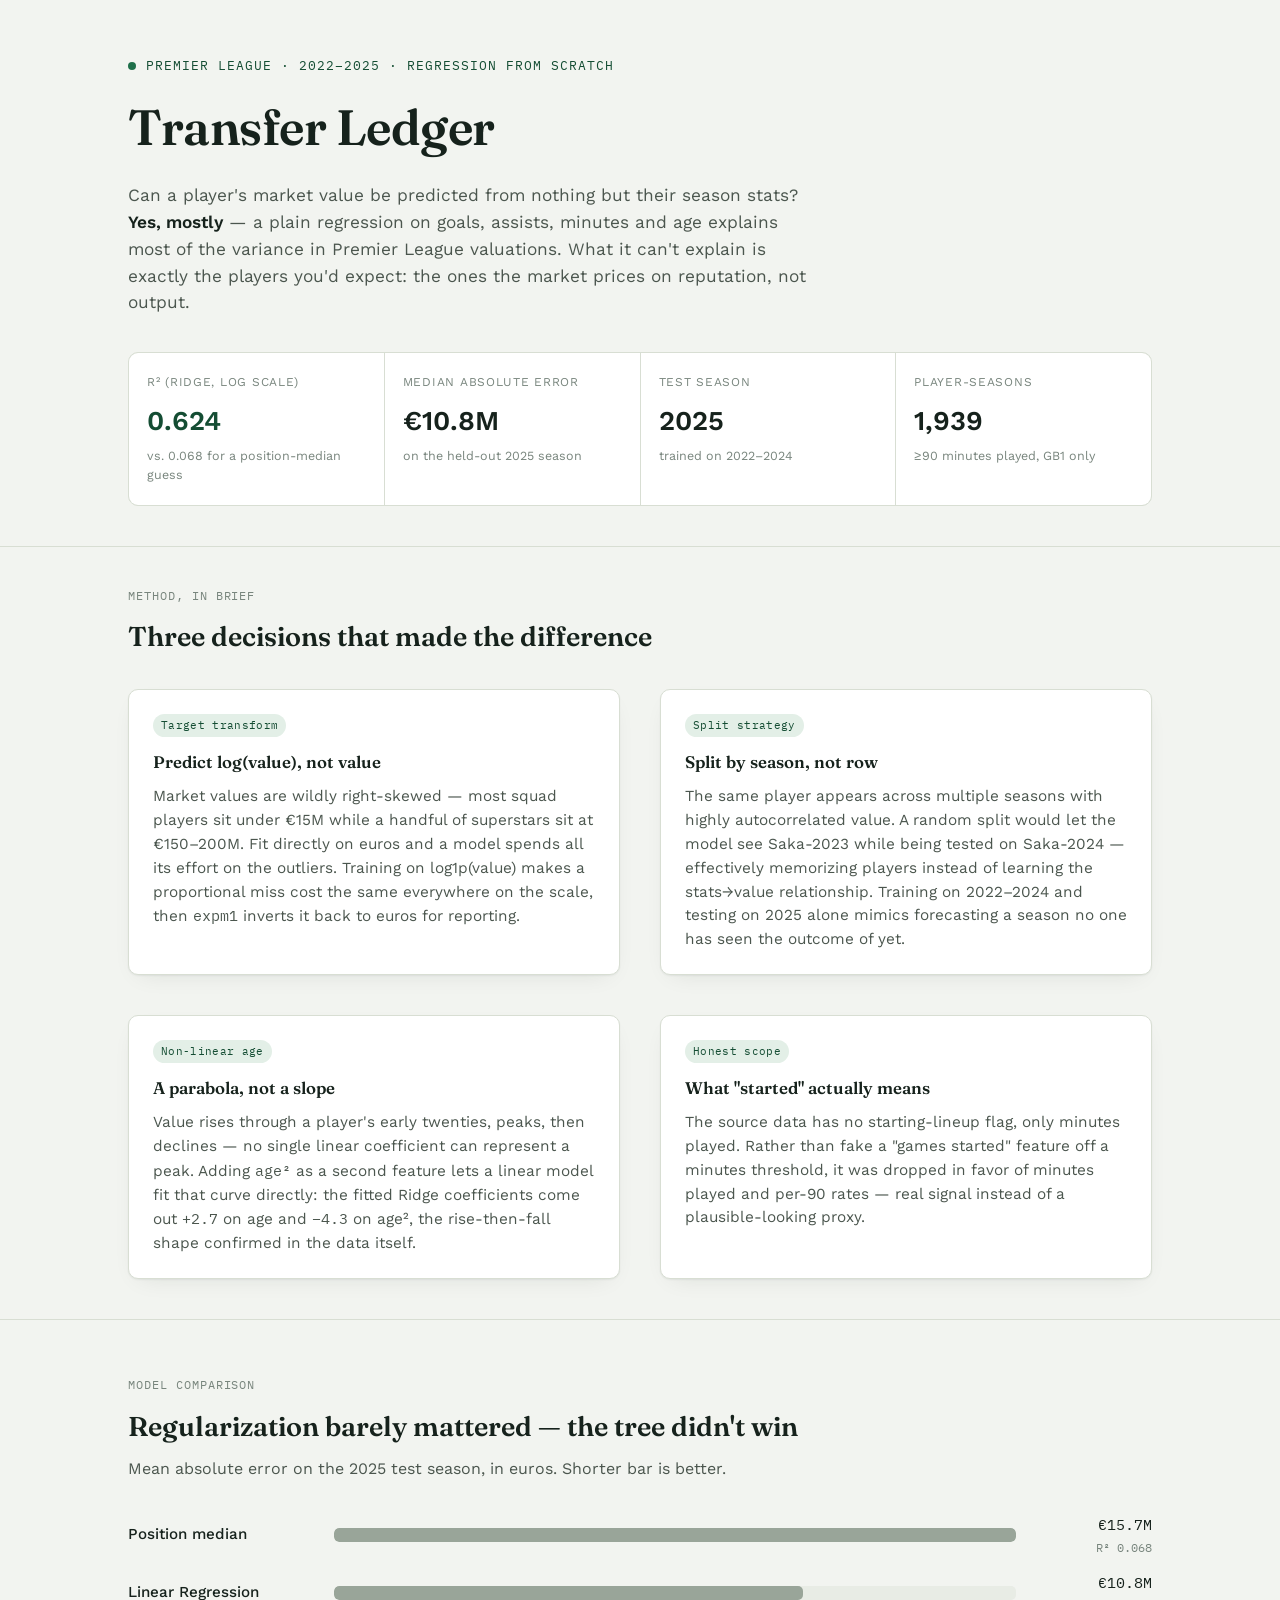
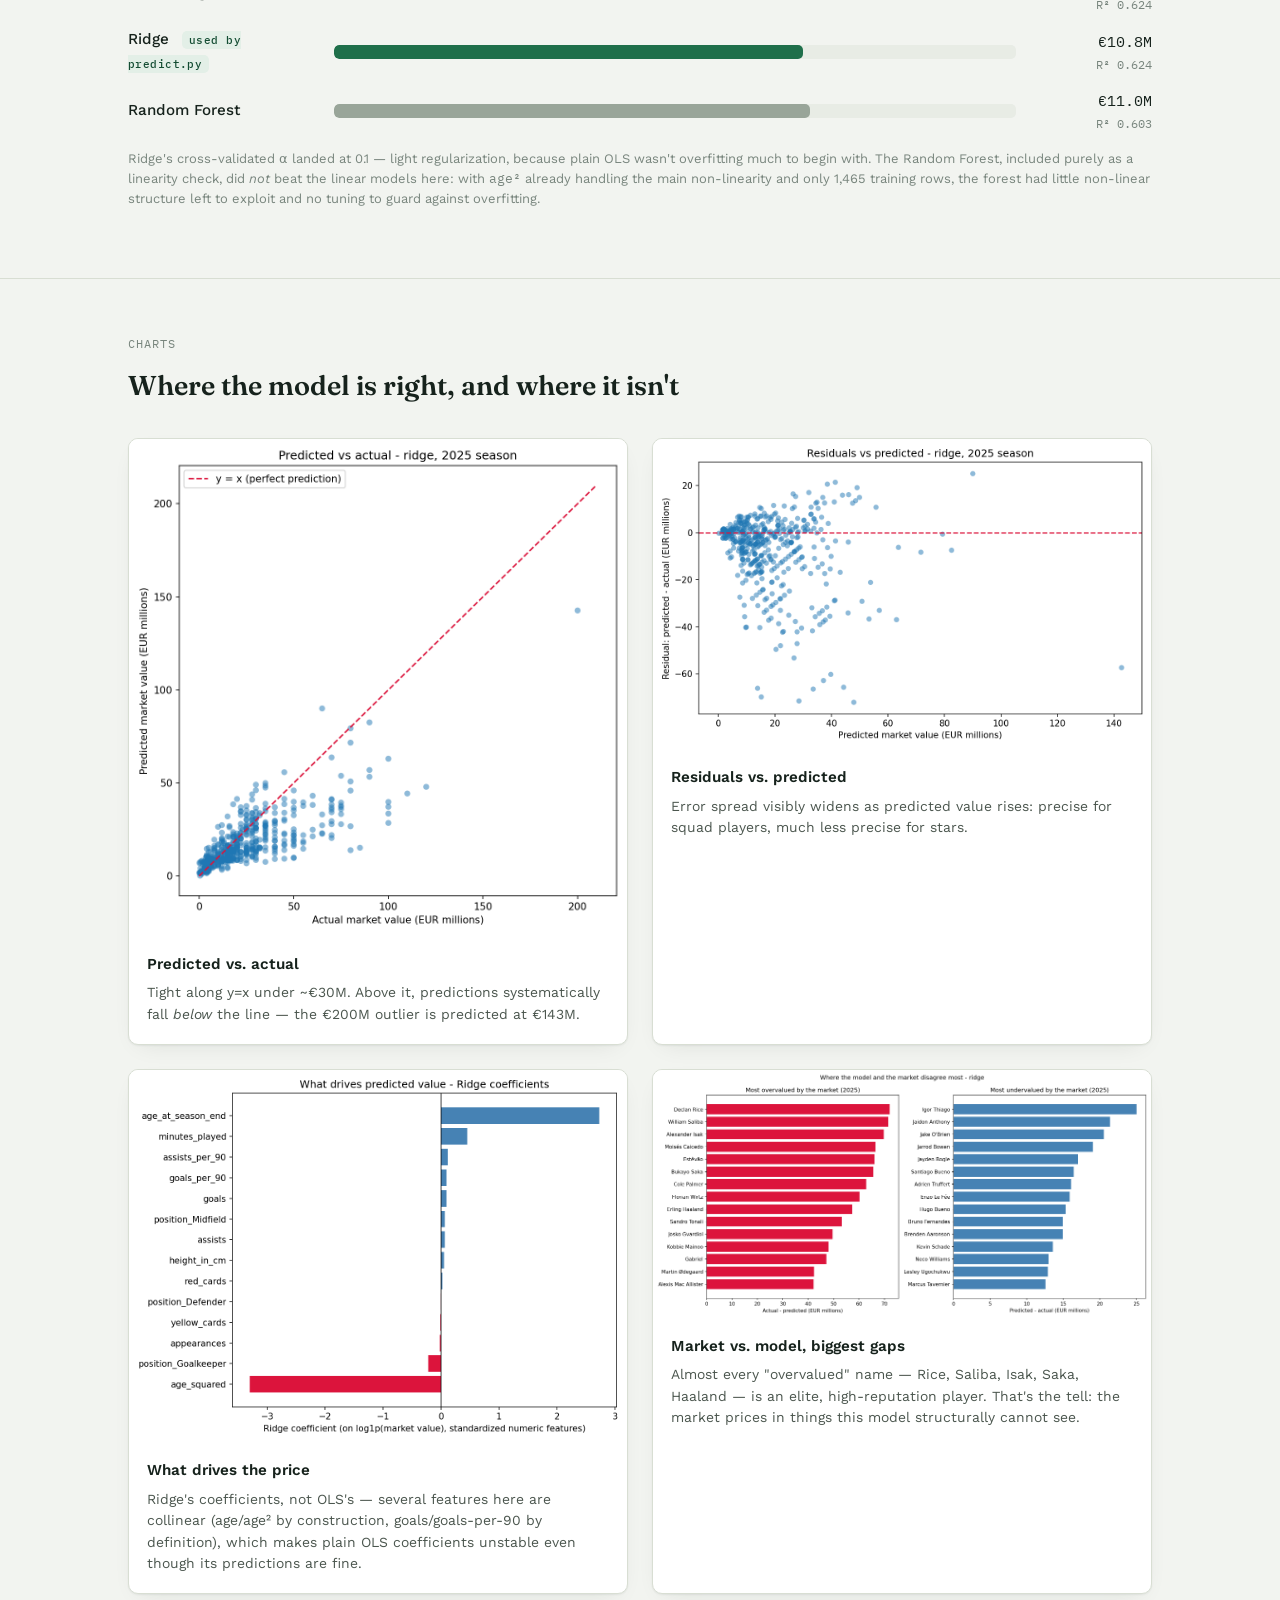
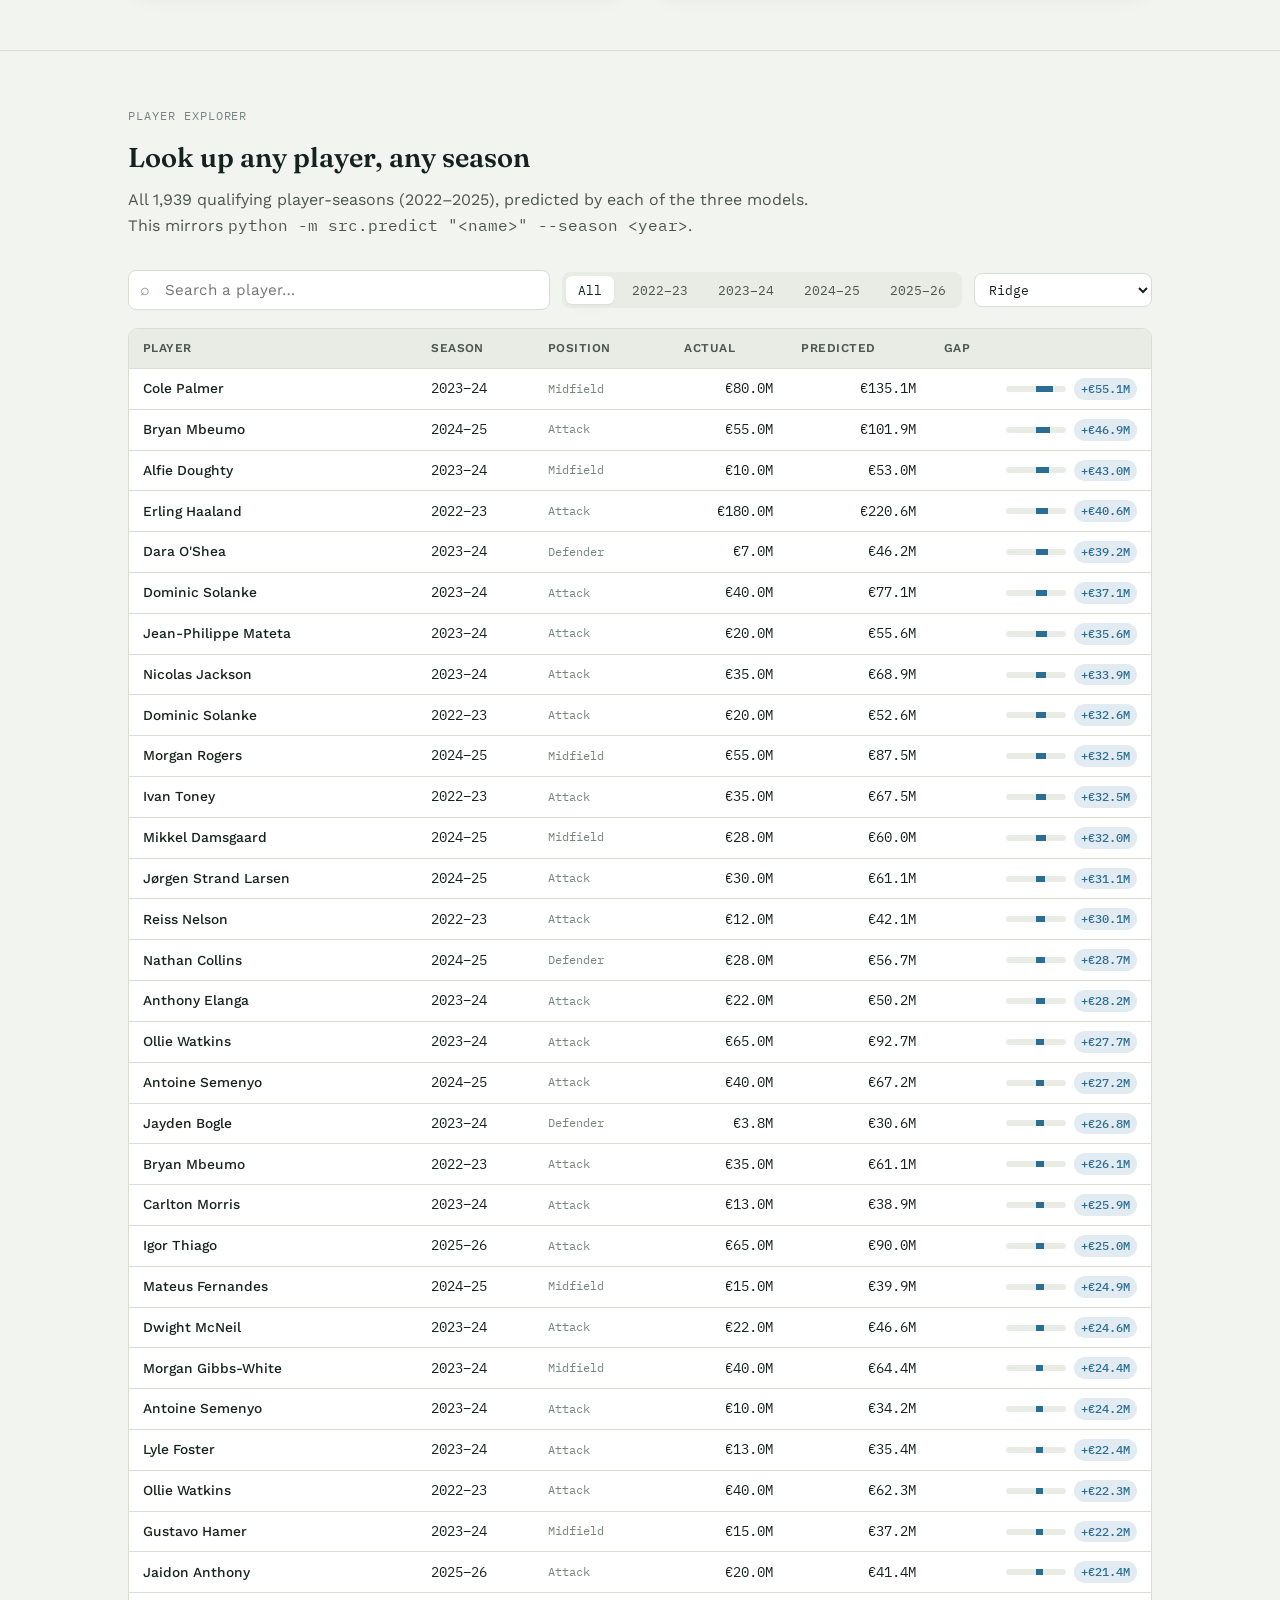
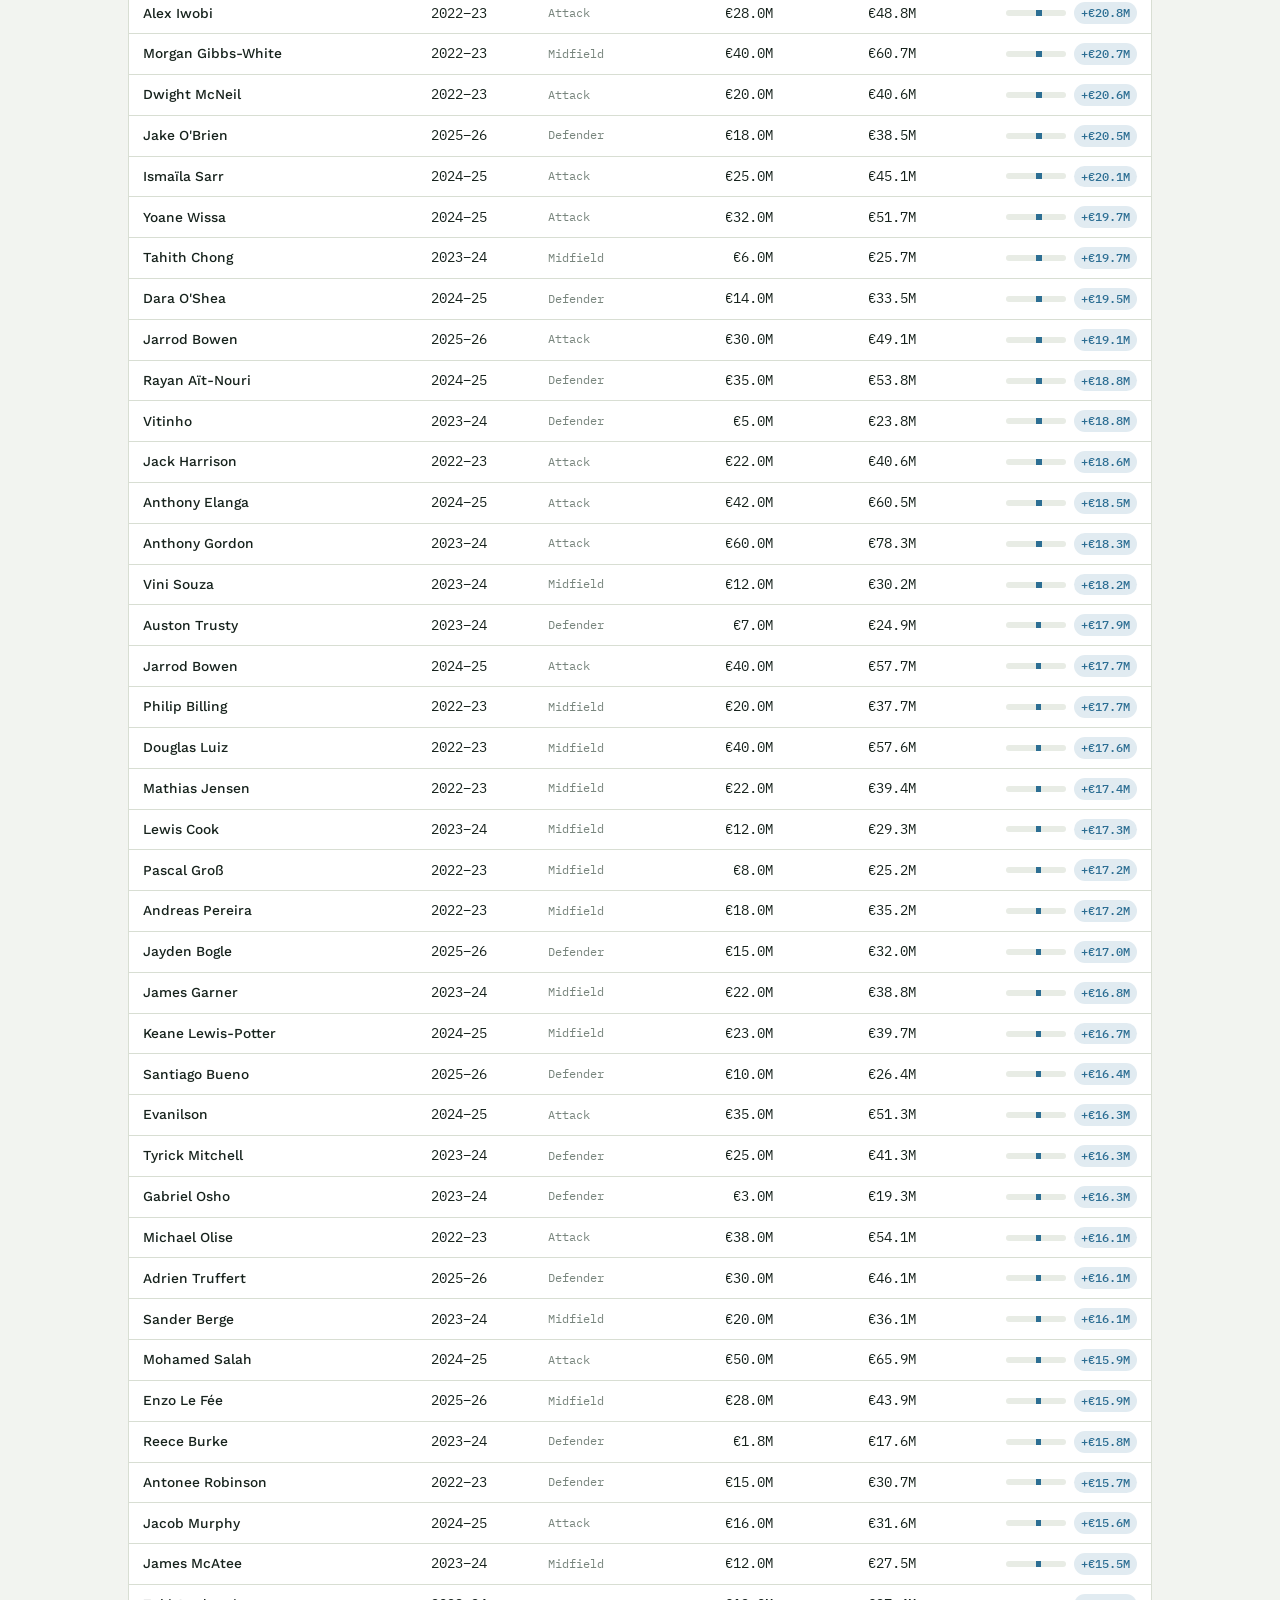
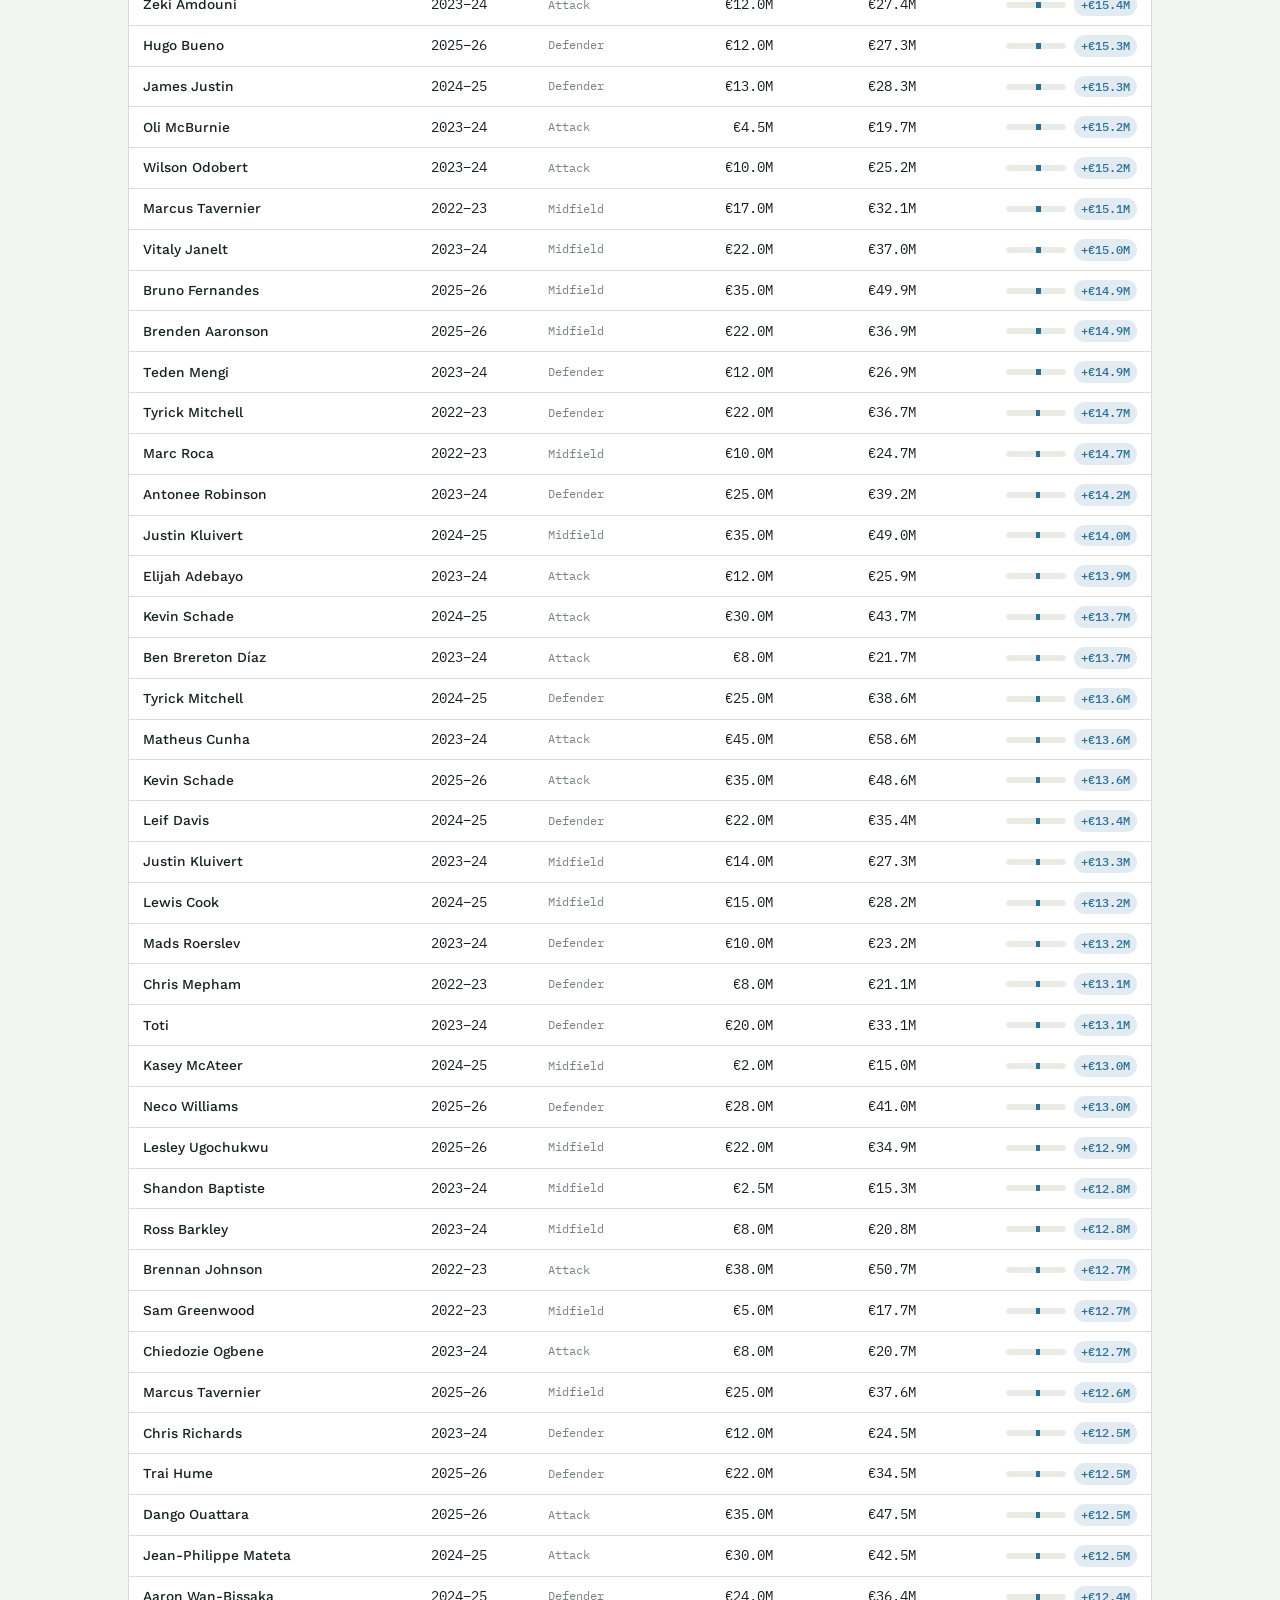
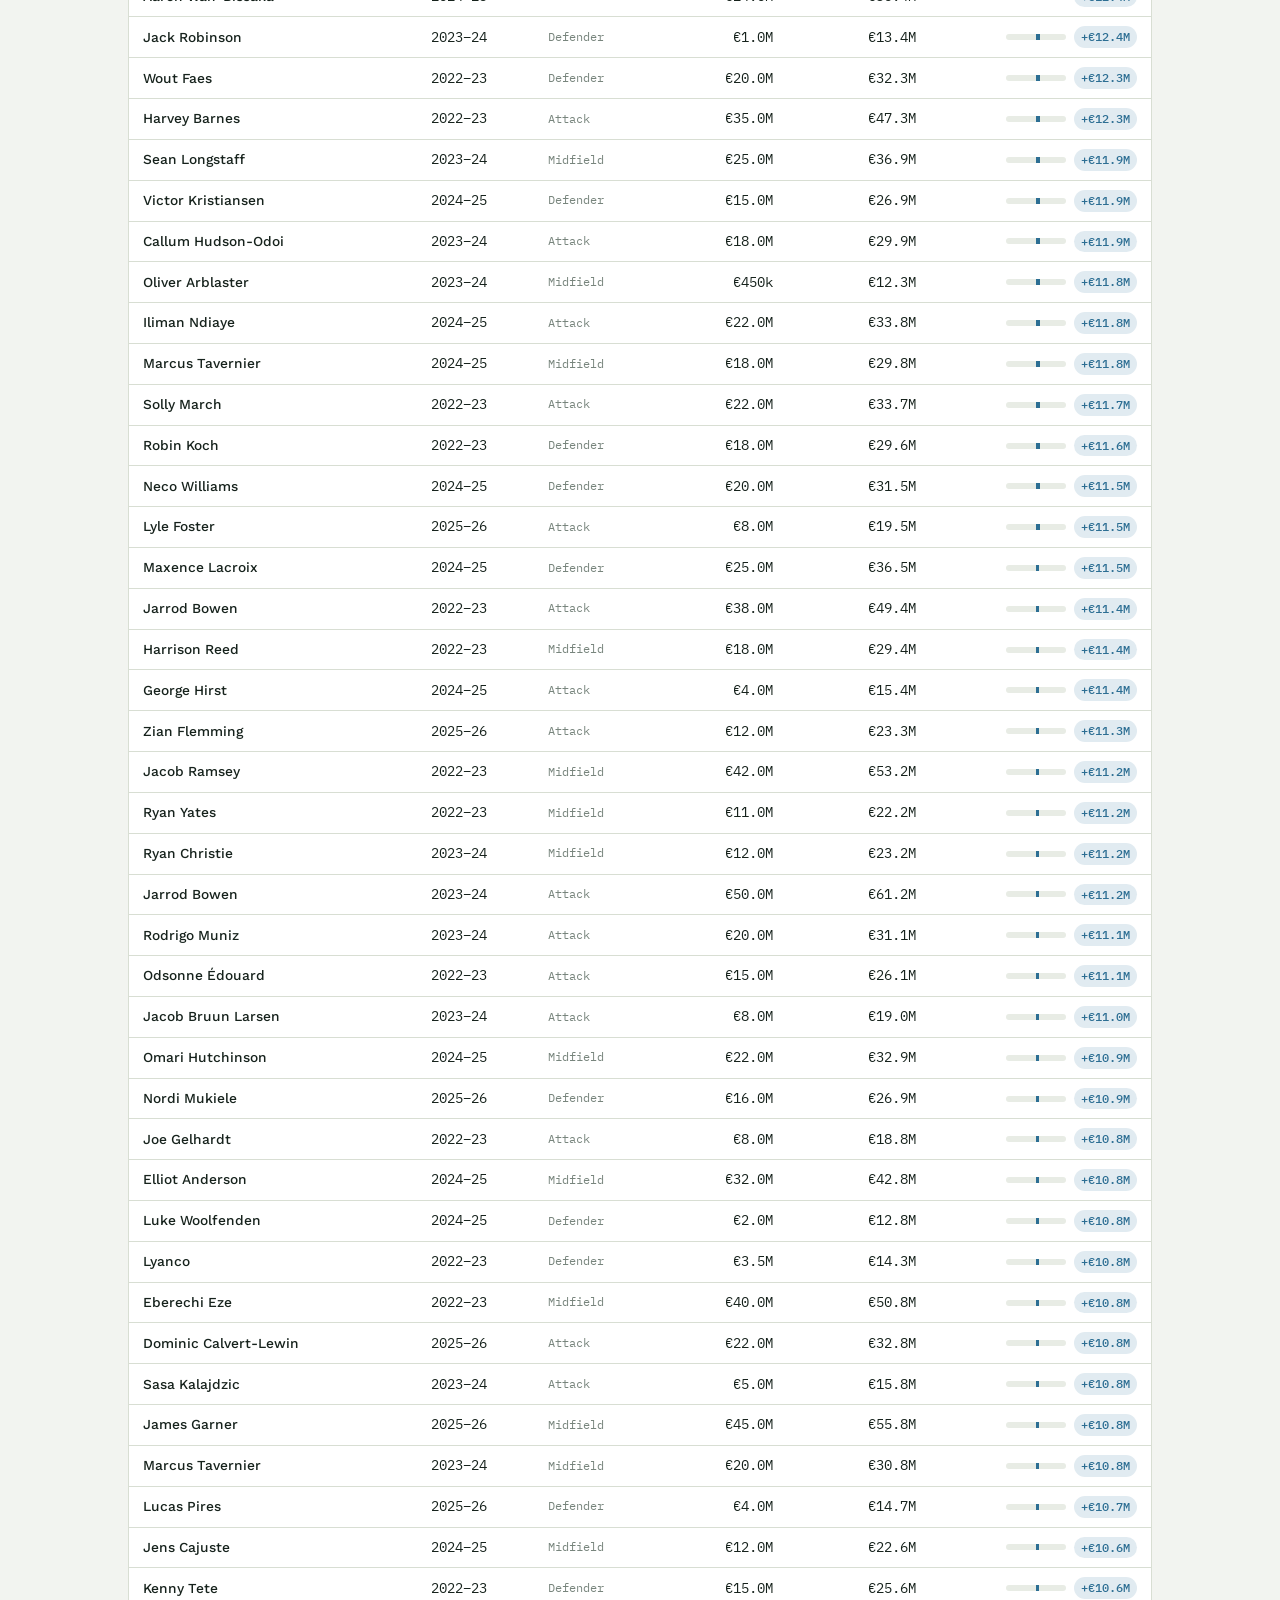
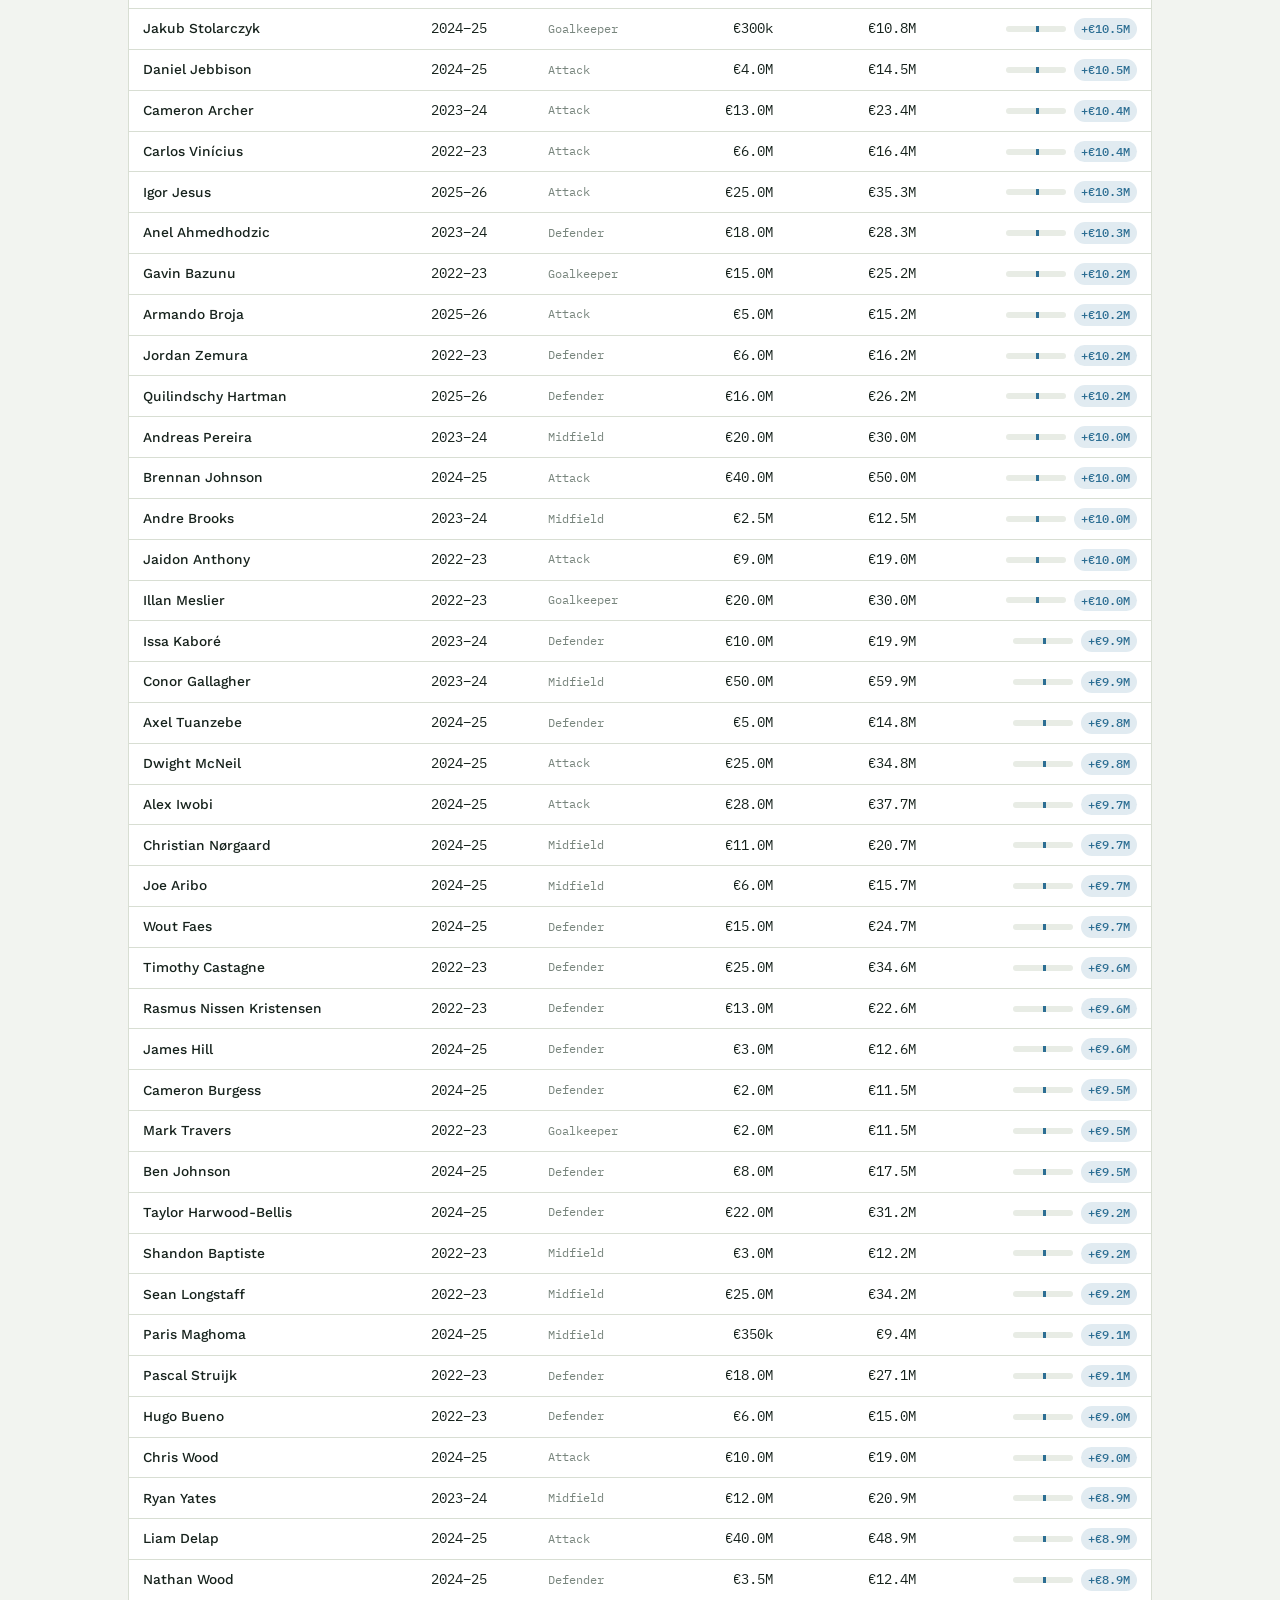
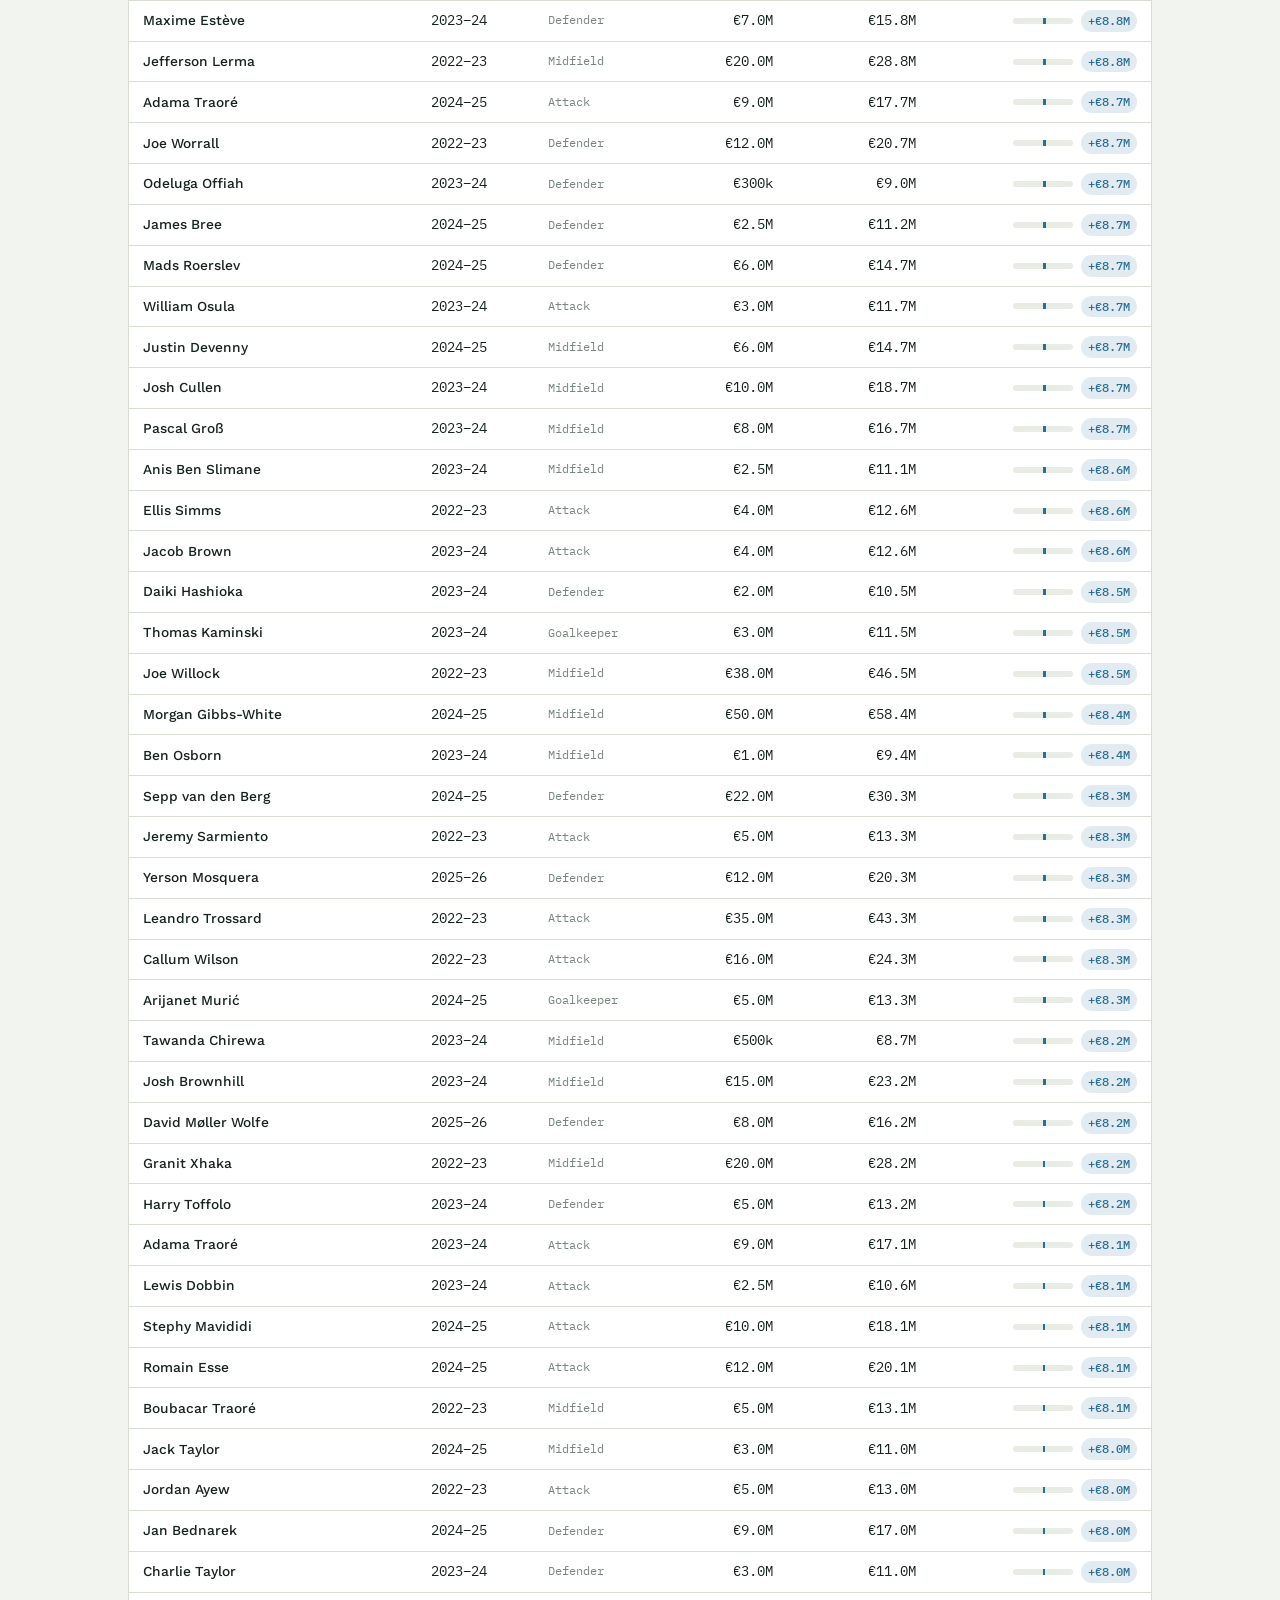
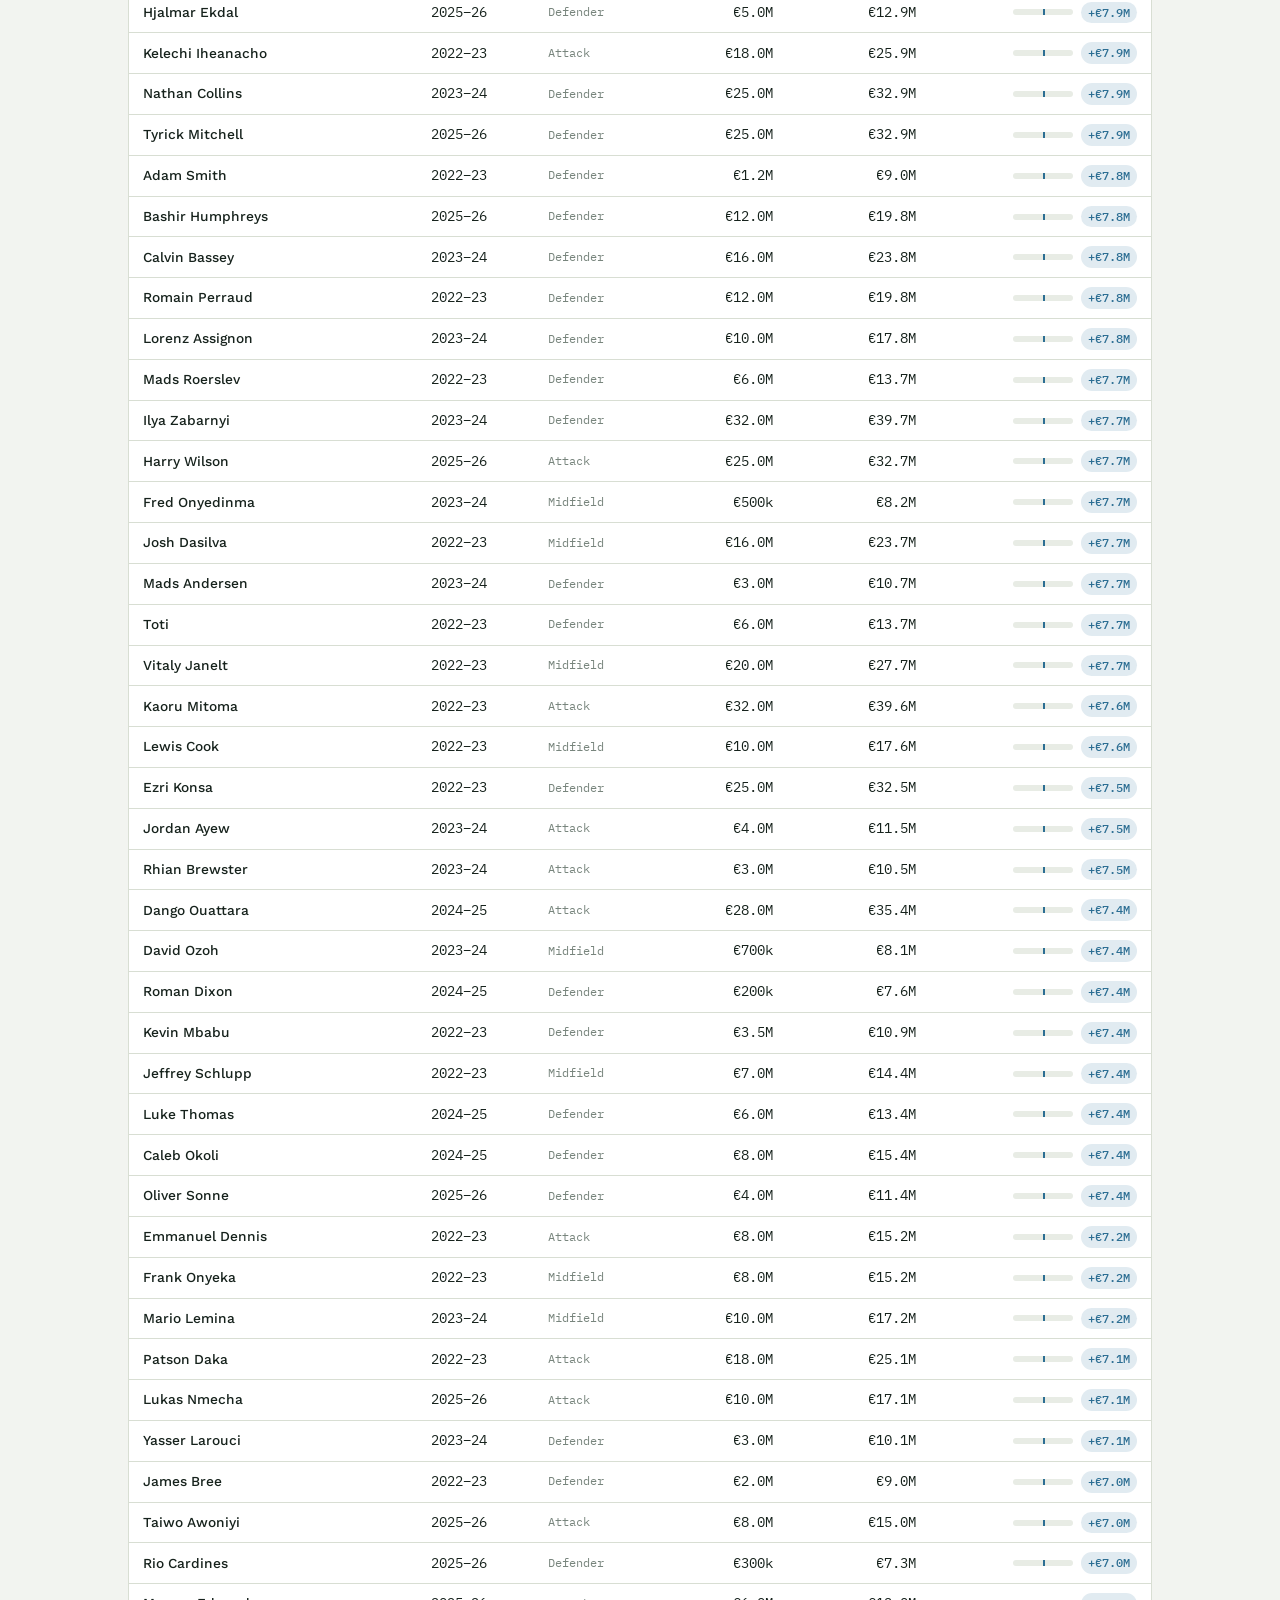
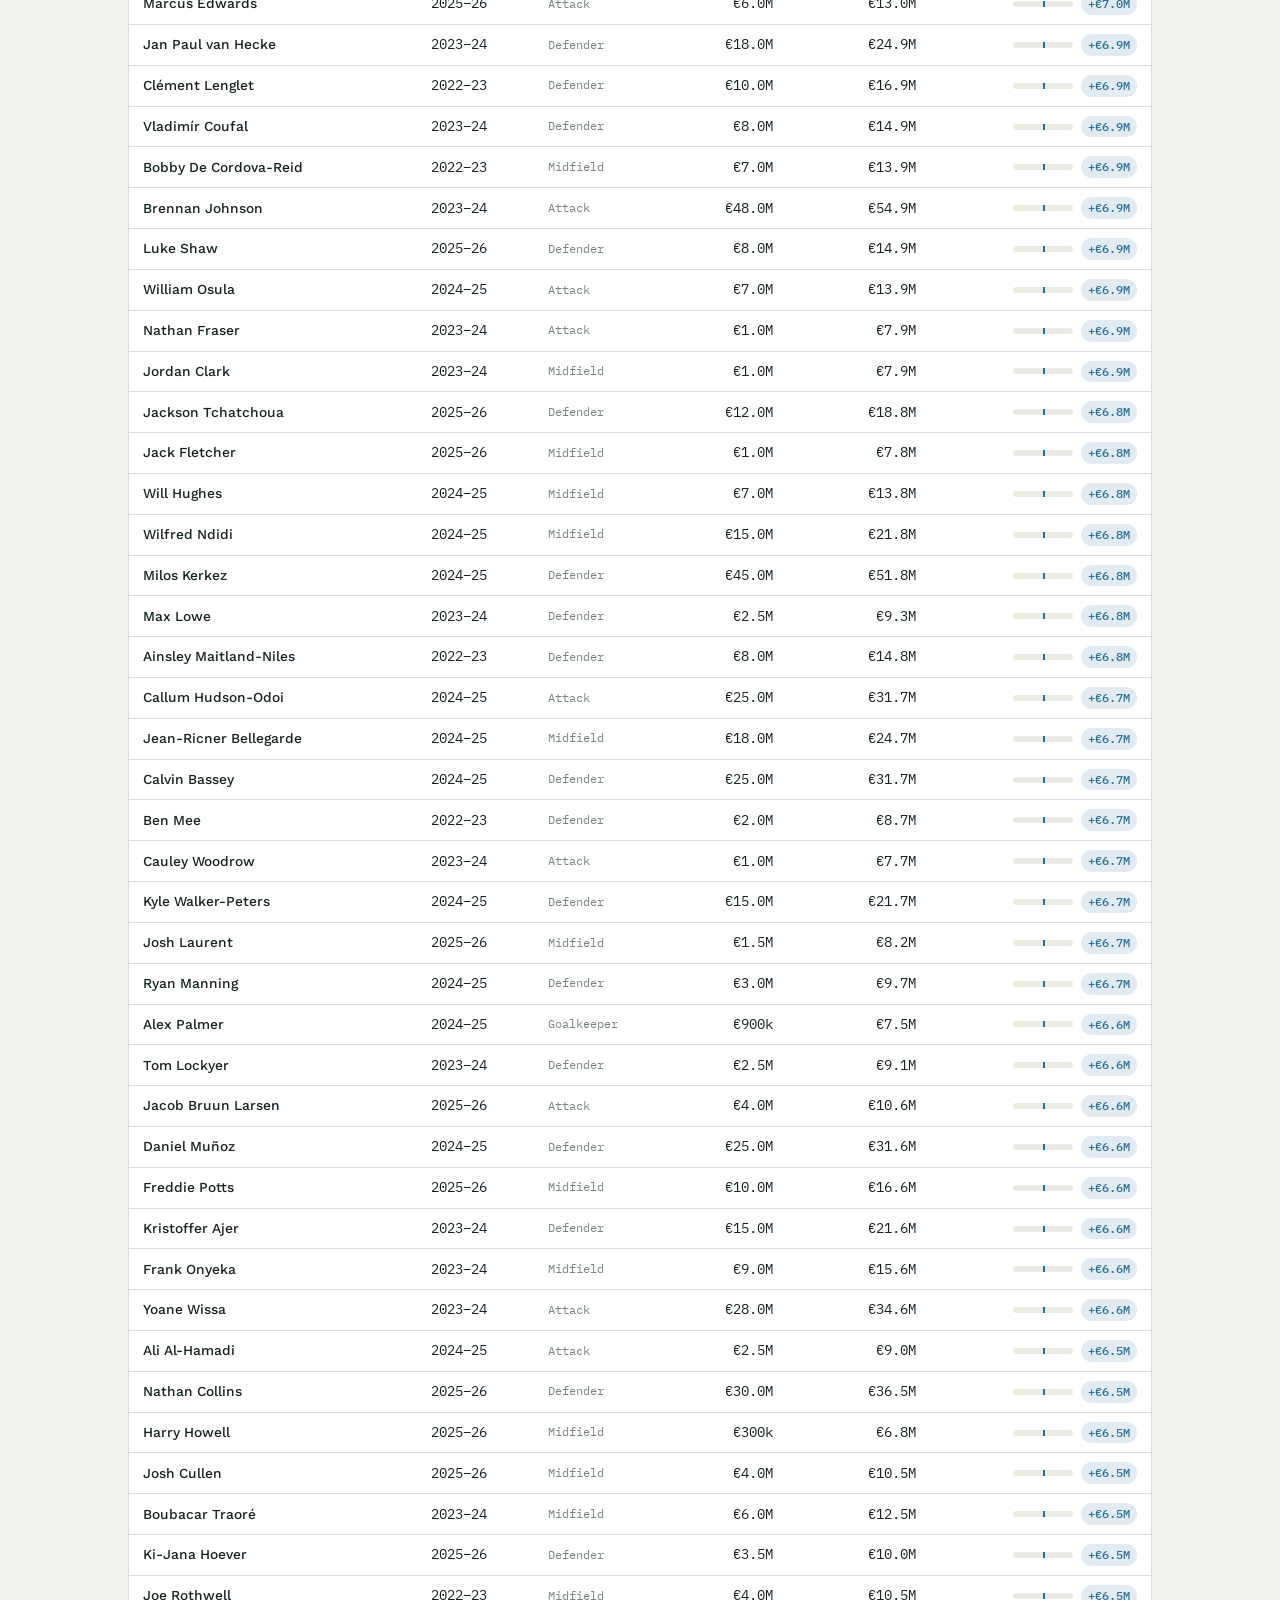
==== docs/index.html @ 1fcc5bcc "Premier League transfer value predictor: full pipeline + results dashboard Fetch/build/train/predict" ====
<!DOCTYPE html>
<html lang="en">
<head>
<meta charset="UTF-8">
<meta name="viewport" content="width=device-width, initial-scale=1.0">
<title>Transfer Ledger</title>
<meta name="description" content="A regression model that predicts Premier League market value from season stats, with model comparison, evaluation charts, and a searchable player lookup.">
<link rel="icon" href="data:image/svg+xml,<svg xmlns=%22http://www.w3.org/2000/svg%22 viewBox=%220 0 100 100%22><text y=%22.9em%22 font-size=%2290%22>⚽</text></svg>">
<link rel="preconnect" href="https://fonts.googleapis.com">
<link rel="preconnect" href="https://fonts.gstatic.com" crossorigin>
<link href="https://fonts.googleapis.com/css2?family=Fraunces:opsz,wght@9..144,400;9..144,500;9..144,600;9..144,700&family=Work+Sans:wght@400;500;600;700&family=IBM+Plex+Mono:wght@400;500;600&display=swap" rel="stylesheet">

<style>
  :root {
    --bg: #F2F4F0;
    --surface: #FFFFFF;
    --surface-alt: #E8ECE5;
    --ink: #16221C;
    --ink-secondary: #4B564E;
    --ink-muted: #78857D;
    --border: #D8DED3;
    --accent: #1F6F4A;
    --accent-strong: #144D33;
    --accent-tint: #E3EFE7;
    --overvalued: #AE4438;
    --overvalued-tint: #F5E4E1;
    --undervalued: #2C6E93;
    --undervalued-tint: #E1EBF1;
    --baseline: #99A599;
    --shadow: 0 1px 2px rgba(22,34,28,0.06), 0 8px 24px -12px rgba(22,34,28,0.12);
    --radius: 10px;
  }

  @media (prefers-color-scheme: dark) {
    :root:not([data-theme="light"]) {
      --bg: #10140F;
      --surface: #171D18;
      --surface-alt: #1E2620;
      --ink: #E7ECE5;
      --ink-secondary: #B7C2B7;
      --ink-muted: #7E8B80;
      --border: #2B342C;
      --accent: #48AC77;
      --accent-strong: #6DC998;
      --accent-tint: #1B2A21;
      --overvalued: #E2685C;
      --overvalued-tint: #2E1D1B;
      --undervalued: #6FB2DA;
      --undervalued-tint: #16242D;
      --baseline: #5C6A5F;
      --shadow: 0 1px 2px rgba(0,0,0,0.3), 0 8px 24px -12px rgba(0,0,0,0.5);
    }
  }
  :root[data-theme="dark"] {
    --bg: #10140F;
    --surface: #171D18;
    --surface-alt: #1E2620;
    --ink: #E7ECE5;
    --ink-secondary: #B7C2B7;
    --ink-muted: #7E8B80;
    --border: #2B342C;
    --accent: #48AC77;
    --accent-strong: #6DC998;
    --accent-tint: #1B2A21;
    --overvalued: #E2685C;
    --overvalued-tint: #2E1D1B;
    --undervalued: #6FB2DA;
    --undervalued-tint: #16242D;
    --baseline: #5C6A5F;
    --shadow: 0 1px 2px rgba(0,0,0,0.3), 0 8px 24px -12px rgba(0,0,0,0.5);
  }

  * { box-sizing: border-box; }
  html { color-scheme: light dark; }
  body {
    margin: 0;
    background: var(--bg);
    color: var(--ink);
    font-family: "Work Sans", system-ui, sans-serif;
    line-height: 1.55;
    -webkit-font-smoothing: antialiased;
  }
  ::selection { background: var(--accent-tint); color: var(--accent-strong); }

  h1, h2, h3 { font-family: "Fraunces", Georgia, serif; text-wrap: balance; margin: 0; color: var(--ink); }
  .mono, .num, table, code { font-family: "IBM Plex Mono", ui-monospace, monospace; font-variant-numeric: tabular-nums; }

  a { color: var(--accent-strong); }
  a:focus-visible, button:focus-visible, input:focus-visible, th button:focus-visible {
    outline: 2px solid var(--accent); outline-offset: 2px;
  }

  .wrap { max-width: 1080px; margin: 0 auto; padding: 0 28px; }

  /* ---------- Header ---------- */
  header.site {
    padding: 56px 0 40px;
    border-bottom: 1px solid var(--border);
  }
  .eyebrow {
    font-family: "IBM Plex Mono", monospace;
    font-size: 12.5px;
    letter-spacing: 0.08em;
    text-transform: uppercase;
    color: var(--accent-strong);
    display: flex;
    align-items: center;
    gap: 10px;
    margin-bottom: 14px;
  }
  .eyebrow::before {
    content: "";
    width: 8px; height: 8px; border-radius: 50%;
    background: var(--accent);
    display: inline-block;
  }
  h1.title { font-size: clamp(2.1rem, 4vw, 3.1rem); font-weight: 600; letter-spacing: -0.01em; max-width: 16ch; }
  .lede {
    margin-top: 16px;
    max-width: 62ch;
    font-size: 1.08rem;
    color: var(--ink-secondary);
  }
  .lede strong { color: var(--ink); font-weight: 600; }

  /* ---------- Stat tiles ---------- */
  .stats {
    display: grid;
    grid-template-columns: repeat(4, 1fr);
    gap: 1px;
    background: var(--border);
    border: 1px solid var(--border);
    border-radius: var(--radius);
    overflow: hidden;
    margin-top: 36px;
  }
  .stat {
    background: var(--surface);
    padding: 20px 18px;
  }
  .stat .label {
    font-size: 12px; text-transform: uppercase; letter-spacing: 0.06em;
    color: var(--ink-muted); margin-bottom: 8px;
  }
  .stat .value { font-size: 1.7rem; font-weight: 600; }
  .stat .sub { font-size: 12.5px; color: var(--ink-muted); margin-top: 4px; }
  .stat.highlight .value { color: var(--accent-strong); }

  /* ---------- Sections ---------- */
  section { padding: 56px 0; }
  section.tight { padding: 40px 0; }
  section + section { border-top: 1px solid var(--border); }
  .section-head { max-width: 68ch; margin-bottom: 32px; }
  .section-head h2 { font-size: 1.7rem; font-weight: 600; }
  .section-head p { color: var(--ink-secondary); margin-top: 10px; }
  .kicker {
    font-family: "IBM Plex Mono", monospace; font-size: 12px; letter-spacing: 0.08em;
    text-transform: uppercase; color: var(--ink-muted); margin-bottom: 10px; display: block;
  }

  /* ---------- Narrative two-col ---------- */
  .narrative {
    display: grid;
    grid-template-columns: 1fr 1fr;
    gap: 40px;
  }
  .narrative .card {
    background: var(--surface);
    border: 1px solid var(--border);
    border-radius: var(--radius);
    padding: 22px 24px;
    box-shadow: var(--shadow);
  }
  .narrative .card h3 { font-size: 1.05rem; font-weight: 600; margin-bottom: 10px; }
  .narrative .card p { color: var(--ink-secondary); font-size: 0.96rem; margin: 0; }
  .narrative .card .tag {
    display: inline-block; font-family: "IBM Plex Mono", monospace; font-size: 11px;
    padding: 3px 8px; border-radius: 20px; background: var(--accent-tint); color: var(--accent-strong);
    margin-bottom: 12px; letter-spacing: 0.03em;
  }

  /* ---------- Model comparison bars ---------- */
  .model-bars { display: flex; flex-direction: column; gap: 14px; }
  .model-row { display: grid; grid-template-columns: 190px 1fr 120px; align-items: center; gap: 16px; }
  .model-row .name { font-weight: 500; font-size: 0.95rem; }
  .model-row .name .badge {
    font-family: "IBM Plex Mono", monospace; font-size: 10.5px; letter-spacing: 0.04em;
    background: var(--accent-tint); color: var(--accent-strong); padding: 2px 7px; border-radius: 5px;
    margin-left: 8px; vertical-align: middle;
  }
  .bar-track { background: var(--surface-alt); border-radius: 5px; height: 14px; overflow: hidden; }
  .bar-fill { height: 100%; border-radius: 5px; background: var(--baseline); }
  .bar-fill.primary { background: var(--accent); }
  .model-row .mae { text-align: right; font-size: 0.95rem; }
  .model-row .mae .r2 { display: block; color: var(--ink-muted); font-size: 11.5px; margin-top: 2px; }
  .bars-caption { margin-top: 16px; font-size: 13px; color: var(--ink-muted); }

  /* ---------- Chart gallery ---------- */
  .gallery { display: grid; grid-template-columns: 1fr 1fr; gap: 24px; }
  figure.chart {
    margin: 0; background: var(--surface); border: 1px solid var(--border); border-radius: var(--radius);
    overflow: hidden; box-shadow: var(--shadow);
  }
  figure.chart img { display: block; width: 100%; height: auto; background: #fff; }
  figure.chart figcaption { padding: 16px 18px 18px; }
  figure.chart figcaption h4 { font-size: 0.95rem; font-weight: 600; margin: 0 0 6px; font-family: "Work Sans", sans-serif; }
  figure.chart figcaption p { margin: 0; font-size: 0.87rem; color: var(--ink-secondary); }

  /* ---------- Explorer ---------- */
  .explorer-controls {
    display: flex; flex-wrap: wrap; gap: 12px; align-items: center; margin-bottom: 18px;
  }
  .search-box { position: relative; flex: 1; min-width: 220px; }
  .search-box input {
    width: 100%; padding: 10px 14px 10px 36px; border-radius: 8px; border: 1px solid var(--border);
    background: var(--surface); color: var(--ink); font-family: "Work Sans", sans-serif; font-size: 0.95rem;
  }
  .search-box::before {
    content: "⌕"; position: absolute; left: 12px; top: 50%; transform: translateY(-50%);
    color: var(--ink-muted); font-size: 16px;
  }
  .season-filter { display: flex; gap: 6px; background: var(--surface-alt); padding: 4px; border-radius: 8px; }
  .season-filter button {
    font-family: "IBM Plex Mono", monospace; font-size: 12.5px; padding: 6px 12px; border-radius: 6px;
    border: none; background: transparent; color: var(--ink-secondary); cursor: pointer;
  }
  .season-filter button.active { background: var(--surface); color: var(--ink); box-shadow: var(--shadow); }
  .model-select {
    font-family: "IBM Plex Mono", monospace; font-size: 12.5px; padding: 7px 10px; border-radius: 8px;
    border: 1px solid var(--border); background: var(--surface); color: var(--ink);
  }

  .table-wrap { overflow-x: auto; border: 1px solid var(--border); border-radius: var(--radius); background: var(--surface); }
  table.players { width: 100%; border-collapse: collapse; font-size: 0.86rem; min-width: 720px; }
  table.players thead th {
    position: sticky; top: 0; background: var(--surface-alt); text-align: left; padding: 10px 14px;
    font-family: "Work Sans", sans-serif; font-weight: 600; font-size: 12px; text-transform: uppercase;
    letter-spacing: 0.04em; color: var(--ink-secondary); border-bottom: 1px solid var(--border); white-space: nowrap;
  }
  table.players thead th button {
    background: none; border: none; font: inherit; color: inherit; cursor: pointer; padding: 0;
    display: flex; align-items: center; gap: 4px; text-transform: uppercase; letter-spacing: 0.04em;
  }
  table.players tbody td { padding: 9px 14px; border-bottom: 1px solid var(--border); vertical-align: middle; }
  table.players tbody tr:last-child td { border-bottom: none; }
  table.players tbody tr:hover { background: var(--surface-alt); }
  table.players td.name-cell { font-family: "Work Sans", sans-serif; font-weight: 500; }
  table.players td.pos-cell { color: var(--ink-muted); font-size: 12px; }
  td.num { text-align: right; }
  .gap-cell { display: flex; align-items: center; gap: 8px; justify-content: flex-end; }
  .gap-pill {
    font-size: 11.5px; padding: 2px 7px; border-radius: 20px; white-space: nowrap; font-weight: 500;
  }
  .gap-pill.over { background: var(--overvalued-tint); color: var(--overvalued); }
  .gap-pill.under { background: var(--undervalued-tint); color: var(--undervalued); }
  .gap-pill.flat { background: var(--surface-alt); color: var(--ink-muted); }
  .gap-bar-track { width: 60px; height: 6px; border-radius: 4px; background: var(--surface-alt); position: relative; overflow: hidden; }
  .gap-bar-fill { position: absolute; top: 0; bottom: 0; }
  .gap-bar-fill.over { background: var(--overvalued); right: 50%; }
  .gap-bar-fill.under { background: var(--undervalued); left: 50%; }
  .no-results { padding: 32px; text-align: center; color: var(--ink-muted); font-size: 0.9rem; }
  .result-count { font-size: 12.5px; color: var(--ink-muted); margin-top: 10px; }

  /* ---------- Limitations ---------- */
  .honesty-list { display: flex; flex-direction: column; gap: 0; }
  .honesty-item {
    border-left: 2px solid var(--border); padding: 4px 0 26px 22px; position: relative;
  }
  .honesty-item::before {
    content: ""; position: absolute; left: -5px; top: 6px; width: 8px; height: 8px; border-radius: 50%;
    background: var(--accent); border: 2px solid var(--bg);
  }
  .honesty-item:last-child { padding-bottom: 4px; }
  .honesty-item h3 { font-size: 1.02rem; font-weight: 600; margin-bottom: 8px; font-family: "Work Sans", sans-serif; }
  .honesty-item p { margin: 0; color: var(--ink-secondary); font-size: 0.94rem; max-width: 68ch; }
  .honesty-item .fact {
    display: inline-block; margin-top: 10px; font-family: "IBM Plex Mono", monospace; font-size: 12px;
    background: var(--surface-alt); padding: 6px 10px; border-radius: 6px; color: var(--ink-secondary);
  }

  /* ---------- CLI ---------- */
  .cli { background: var(--ink); color: #DDE7DF; border-radius: var(--radius); padding: 20px 22px; overflow-x: auto; }
  .cli pre { margin: 0; font-family: "IBM Plex Mono", monospace; font-size: 13px; line-height: 1.8; }
  .cli .prompt { color: #6DC998; }
  .cli .comment { color: #7E8B80; }

  footer.site { padding: 40px 0 60px; }
  footer.site p { color: var(--ink-muted); font-size: 0.85rem; margin: 0; }
  footer.site a { color: var(--ink-secondary); }

  @media (max-width: 760px) {
    .stats { grid-template-columns: 1fr 1fr; }
    .narrative { grid-template-columns: 1fr; }
    .gallery { grid-template-columns: 1fr; }
    .model-row { grid-template-columns: 1fr; gap: 6px; }
    .model-row .mae { text-align: left; }
  }

  @media (prefers-reduced-motion: no-preference) {
    .stat, figure.chart, .narrative .card { transition: transform 0.15s ease; }
  }
</style>
</head>
<body>

<header class="site">
  <div class="wrap">
    <span class="eyebrow">Premier League &middot; 2022&ndash;2025 &middot; Regression from scratch</span>
    <h1 class="title">Transfer Ledger</h1>
    <p class="lede">
      Can a player's market value be predicted from nothing but their season stats?
      <strong>Yes, mostly</strong> &mdash; a plain regression on goals, assists, minutes and age
      explains most of the variance in Premier League valuations. What it can't explain
      is exactly the players you'd expect: the ones the market prices on reputation, not output.
    </p>
    <div class="stats">
      <div class="stat highlight">
        <div class="label">R&sup2; (Ridge, log scale)</div>
        <div class="value">0.624</div>
        <div class="sub">vs. 0.068 for a position-median guess</div>
      </div>
      <div class="stat">
        <div class="label">Median absolute error</div>
        <div class="value">&euro;10.8M</div>
        <div class="sub">on the held-out 2025 season</div>
      </div>
      <div class="stat">
        <div class="label">Test season</div>
        <div class="value">2025</div>
        <div class="sub">trained on 2022&ndash;2024</div>
      </div>
      <div class="stat">
        <div class="label">Player-seasons</div>
        <div class="value">1,939</div>
        <div class="sub">&ge;90 minutes played, GB1 only</div>
      </div>
    </div>
  </div>
</header>

<section class="tight">
  <div class="wrap">
    <div class="section-head">
      <span class="kicker">Method, in brief</span>
      <h2>Three decisions that made the difference</h2>
    </div>
    <div class="narrative">
      <div class="card">
        <span class="tag">Target transform</span>
        <h3>Predict log(value), not value</h3>
        <p>
          Market values are wildly right-skewed &mdash; most squad players sit under &euro;15M
          while a handful of superstars sit at &euro;150&ndash;200M. Fit directly on euros and a
          model spends all its effort on the outliers. Training on log1p(value) makes a
          proportional miss cost the same everywhere on the scale, then <code>expm1</code>
          inverts it back to euros for reporting.
        </p>
      </div>
      <div class="card">
        <span class="tag">Split strategy</span>
        <h3>Split by season, not row</h3>
        <p>
          The same player appears across multiple seasons with highly autocorrelated
          value. A random split would let the model see Saka-2023 while being tested on
          Saka-2024 &mdash; effectively memorizing players instead of learning the
          stats&rarr;value relationship. Training on 2022&ndash;2024 and testing on 2025
          alone mimics forecasting a season no one has seen the outcome of yet.
        </p>
      </div>
      <div class="card">
        <span class="tag">Non-linear age</span>
        <h3>A parabola, not a slope</h3>
        <p>
          Value rises through a player's early twenties, peaks, then declines &mdash; no
          single linear coefficient can represent a peak. Adding <code>age&sup2;</code> as a
          second feature lets a linear model fit that curve directly: the fitted Ridge
          coefficients come out <code>+2.7</code> on age and <code>&minus;4.3</code> on
          age&sup2;, the rise-then-fall shape confirmed in the data itself.
        </p>
      </div>
      <div class="card">
        <span class="tag">Honest scope</span>
        <h3>What "started" actually means</h3>
        <p>
          The source data has no starting-lineup flag, only minutes played. Rather than
          fake a "games started" feature off a minutes threshold, it was dropped in favor
          of minutes played and per-90 rates &mdash; real signal instead of a plausible-looking
          proxy.
        </p>
      </div>
    </div>
  </div>
</section>

<section>
  <div class="wrap">
    <div class="section-head">
      <span class="kicker">Model comparison</span>
      <h2>Regularization barely mattered &mdash; the tree didn't win</h2>
      <p>Mean absolute error on the 2025 test season, in euros. Shorter bar is better.</p>
    </div>
    <div class="model-bars" id="model-bars"></div>
    <p class="bars-caption">
      Ridge's cross-validated &alpha; landed at 0.1 &mdash; light regularization, because plain
      OLS wasn't overfitting much to begin with. The Random Forest, included purely as a
      linearity check, did <em>not</em> beat the linear models here: with <code>age&sup2;</code>
      already handling the main non-linearity and only 1,465 training rows, the forest had
      little non-linear structure left to exploit and no tuning to guard against overfitting.
    </p>
  </div>
</section>

<section>
  <div class="wrap">
    <div class="section-head">
      <span class="kicker">Charts</span>
      <h2>Where the model is right, and where it isn't</h2>
    </div>
    <div class="gallery">
      <figure class="chart">
        <img src="[data-uri]" alt="Scatter plot of predicted versus actual market value for the 2025 test season, with a y=x reference line" loading="lazy">
        <figcaption>
          <h4>Predicted vs. actual</h4>
          <p>Tight along y=x under ~&euro;30M. Above it, predictions systematically fall
          <em>below</em> the line &mdash; the &euro;200M outlier is predicted at &euro;143M.</p>
        </figcaption>
      </figure>
      <figure class="chart">
        <img src="[data-uri]" alt="Scatter plot of residuals versus predicted value, showing the spread of errors widening at higher predicted values" loading="lazy">
        <figcaption>
          <h4>Residuals vs. predicted</h4>
          <p>Error spread visibly widens as predicted value rises: precise for squad
          players, much less precise for stars.</p>
        </figcaption>
      </figure>
      <figure class="chart">
        <img src="[data-uri]" alt="Horizontal bar chart of Ridge regression coefficients by feature" loading="lazy">
        <figcaption>
          <h4>What drives the price</h4>
          <p>Ridge's coefficients, not OLS's &mdash; several features here are collinear
          (age/age&sup2; by construction, goals/goals-per-90 by definition), which makes
          plain OLS coefficients unstable even though its predictions are fine.</p>
        </figcaption>
      </figure>
      <figure class="chart">
        <img src="[data-uri]" alt="Two horizontal bar charts showing the 15 most overvalued and 15 most undervalued players relative to model prediction" loading="lazy">
        <figcaption>
          <h4>Market vs. model, biggest gaps</h4>
          <p>Almost every "overvalued" name &mdash; Rice, Saliba, Isak, Saka, Haaland &mdash;
          is an elite, high-reputation player. That's the tell: the market prices in
          things this model structurally cannot see.</p>
        </figcaption>
      </figure>
    </div>
  </div>
</section>

<section>
  <div class="wrap">
    <div class="section-head">
      <span class="kicker">Player explorer</span>
      <h2>Look up any player, any season</h2>
      <p>All 1,939 qualifying player-seasons (2022&ndash;2025), predicted by each of the
      three models. This mirrors <code class="mono">python -m src.predict "&lt;name&gt;" --season &lt;year&gt;</code>.</p>
    </div>
    <div class="explorer-controls">
      <div class="search-box">
        <input type="text" id="search" placeholder="Search a player&hellip;" autocomplete="off">
      </div>
      <div class="season-filter" id="season-filter" role="group" aria-label="Filter by season">
        <button data-season="all" class="active">All</button>
        <button data-season="2022">2022&ndash;23</button>
        <button data-season="2023">2023&ndash;24</button>
        <button data-season="2024">2024&ndash;25</button>
        <button data-season="2025">2025&ndash;26</button>
      </div>
      <select class="model-select" id="model-select" aria-label="Model">
        <option value="predicted_ridge" selected>Ridge</option>
        <option value="predicted_linear_regression">Linear Regression</option>
        <option value="predicted_random_forest">Random Forest</option>
      </select>
    </div>
    <div class="table-wrap">
      <table class="players">
        <thead>
          <tr>
            <th><button data-sort="name">Player</button></th>
            <th><button data-sort="season">Season</button></th>
            <th>Position</th>
            <th class="num"><button data-sort="actual_eur">Actual</button></th>
            <th class="num"><button data-sort="predicted">Predicted</button></th>
            <th class="num"><button data-sort="gap">Gap</button></th>
          </tr>
        </thead>
        <tbody id="table-body"></tbody>
      </table>
    </div>
    <p class="result-count" id="result-count"></p>
  </div>
</section>

<section>
  <div class="wrap">
    <div class="section-head">
      <span class="kicker">Honest limitations</span>
      <h2>What this model can and can't tell you</h2>
    </div>
    <div class="honesty-list">
      <div class="honesty-item">
        <h3>Where a linear model is the wrong tool</h3>
        <p>Value isn't a smooth additive function of stats &mdash; it has thresholds and
        interactions no linear model represents: one wonder-goal against a rival can move
        a valuation more than a season of solid-but-unspectacular numbers, and a young
        player's resale/potential value depends on stats this dataset doesn't have. The
        Random Forest exists specifically to price that cost.</p>
        <span class="fact">Cost measured here: R&sup2; 0.603 (forest) vs 0.624 (Ridge) &mdash; small, not zero.</span>
      </div>
      <div class="honesty-item">
        <h3>Collinear features, named</h3>
        <p><code class="mono">appearances</code> &harr; <code class="mono">minutes_played</code>
        (r=0.89) are nearly redundant. <code class="mono">goals</code> &harr;
        <code class="mono">goals_per_90</code> (r=0.75) share a numerator by construction.
        <code class="mono">age</code> &harr; <code class="mono">age&sup2;</code> (r=1.00) is
        intentional collinearity &mdash; a polynomial term, not an accident. This is exactly
        why the coefficient chart reads Ridge, not plain OLS.</p>
      </div>
      <div class="honesty-item">
        <h3>Why age isn't linear, and the fix</h3>
        <p>Value rises through a player's mid-twenties, peaks, then declines. A single
        linear age coefficient forces one constant slope across a 17-year-old prospect and
        a 34-year-old veteran &mdash; it can't represent a peak. Adding
        <code class="mono">age&sup2;</code> lets the model fit a curve instead of a line.</p>
        <span class="fact">Fitted signs confirm it: age +2.7, age&sup2; &minus;4.3</span>
      </div>
      <div class="honesty-item">
        <h3>What no stats column can capture</h3>
        <p>Contract length, agent leverage, club wealth, transfer hype, injury history,
        international reputation, resale value for young players &mdash; none of it is in
        this dataset. The evidence for how much that matters is in the charts: predictions
        track tightly under ~&euro;30M, and nearly every large miss is an elite player whose
        stats are good but whose price carries a reputation premium on top.</p>
        <span class="fact">Overall MAE &euro;10.8M; worst individual misses reach &euro;70&ndash;98M, concentrated in a handful of stars.</span>
      </div>
    </div>
  </div>
</section>

<section class="tight">
  <div class="wrap">
    <div class="section-head">
      <span class="kicker">Run it yourself</span>
      <h2>The full pipeline, five commands</h2>
    </div>
    <div class="cli">
      <pre><span class="comment"># download + cache raw CSVs, then build the model</span>
<span class="prompt">$</span> pip install -r requirements.txt
<span class="prompt">$</span> python -m src.fetch
<span class="prompt">$</span> python -m src.build_dataset
<span class="prompt">$</span> python -m src.train
<span class="prompt">$</span> python -m src.visualize

<span class="comment"># look up any player</span>
<span class="prompt">$</span> python -m src.predict "Bukayo Saka" --season 2024</pre>
    </div>
  </div>
</section>

<footer class="site">
  <div class="wrap">
    <p>Data: transfermarkt-datasets (CC0). Premier League (GB1) only, seasons 2022&ndash;2025. Built as a learning project in scikit-learn.</p>
  </div>
</footer>

<script>
(function () {
  "use strict";
  var DATA = {"fields":["player_id","name","season","position","actual_eur","predicted_linear_regression","predicted_ridge","predicted_random_forest"],"rows":[[3333,"James Milner",2022,"Midfield",1500000.0,699668.25,710523.25,1384687.27],[8198,"Cristiano Ronaldo",2022,"Attack",15000000.0,419289.97,427106.72,5727652.8],[14086,"Ashley Young",2022,"Defender",600000.0,830009.06,845302.52,716438.13],[16306,"Casemiro",2022,"Midfield",40000000.0,15718069.67,15699234.52,25716065.57],[17965,"Hugo Lloris",2022,"Goalkeeper",3000000.0,1455634.41,1472055.78,2310099.08],[29241,"Thiago Silva",2022,"Defender",2000000.0,787718.73,804764.38,1562765.63],[29364,"Jo\u00e3o Moutinho",2022,"Midfield",1500000.0,1370825.06,1388377.8,1433058.47],[29692,"Lukasz Fabianski",2022,"Goalkeeper",900000.0,1105960.58,1126858.11,1097666.8],[33713,"Theo Walcott",2022,"Attack",1000000.0,2996445.78,3008851.57,1372562.61],[33873,"Asmir Begovic",2022,"Goalkeeper",800000.0,734350.96,740600.15,816201.29],[42412,"Jonny Evans",2022,"Defender",2000000.0,1554823.75,1567165.53,1496080.82],[42460,"Ivan Peri\u0161i\u0107",2022,"Attack",7000000.0,5919244.61,5957316.32,5341572.59],[43530,"Adam Lallana",2022,"Midfield",1200000.0,1952031.23,1964140.24,1238575.84],[44779,"Diego Costa",2022,"Attack",2000000.0,2502451.15,2516898.09,1761066.37],[45403,"Andr\u00e9 Ayew",2022,"Attack",1800000.0,1889695.28,1892648.46,1655270.01],[45494,"Wayne Hennessey",2022,"Goalkeeper",400000.0,678008.87,684845.59,533716.16],[48002,"Angelo Ogbonna",2022,"Defender",900000.0,1987529.67,2001304.27,1137192.0],[51152,"Aleksandar Mitrovi\u0107",2022,"Attack",28000000.0,29911189.23,29839465.18,29501506.83],[51471,"Mateo Kovacic",2022,"Midfield",38000000.0,12812592.77,12772061.8,26006514.4],[52059,"Zanka",2022,"Defender",1500000.0,3321223.53,3328319.98,2080979.96],[52570,"Fraser Forster",2022,"Goalkeeper",1500000.0,1608363.3,1619631.2,1321948.22],[52769,"Willian",2022,"Attack",3000000.0,5161811.77,5196578.61,3221893.97],[53622,"\u0130lkay G\u00fcndo\u011fan",2022,"Midfield",20000000.0,13150800.69,13171402.62,16020250.2],[57500,"C\u00e9sar Azpilicueta",2022,"Defender",5000000.0,3004715.43,3016250.12,3593894.47],[58864,"Pierre-Emerick Aubameyang",2022,"Attack",4000000.0,2222736.36,2230659.89,2972548.23],[59377,"David de Gea",2022,"Goalkeeper",13000000.0,9308951.49,9320722.15,12322980.44],[60444,"Thiago Alc\u00e1ntara",2022,"Midfield",15000000.0,4459848.0,4455703.55,8226249.97],[61560,"Marc Albrighton",2022,"Midfield",1000000.0,2430665.42,2434985.11,1055895.81],[61592,"James Tomkins",2022,"Defender",800000.0,2052231.57,2061727.47,1201920.54],[61644,"Jack Colback",2022,"Midfield",600000.0,2160152.8,2163853.81,910659.97],[61651,"Jordan Henderson",2022,"Midfield",10000000.0,6137756.22,6151090.03,9335683.05],[61841,"Adam Smith",2022,"Defender",1200000.0,9009709.38,9023736.09,2222714.18],[64399,"Vicente Guaita",2022,"Goalkeeper",1000000.0,1654205.69,1673064.0,1189133.57],[66934,"Cheikhou Kouyat\u00e9",2022,"Midfield",2000000.0,3114999.94,3123710.72,2279122.5],[67063,"Danny Welbeck",2022,"Attack",7000000.0,9561223.91,9575455.54,8711715.18],[67420,"Luke Ayling",2022,"Defender",1800000.0,8138966.02,8141080.66,3895311.67],[68390,"S\u00e9amus Coleman",2022,"Defender",1000000.0,2571509.48,2586751.27,1114614.72],[69633,"Christian Eriksen",2022,"Midfield",22000000.0,14557782.22,14546140.6,18523349.5],[71292,"Jonjo Shelvey",2022,"Midfield",5000000.0,4418387.47,4407565.43,5141415.23],[72476,"Bernd Leno",2022,"Goalkeeper",12000000.0,11638794.12,11627821.56,12448849.94],[73564,"Jason Steele",2022,"Goalkeeper",4000000.0,3602769.11,3604028.57,4733151.23],[74230,"Pablo Sarabia",2022,"Midfield",14000000.0,5067642.64,5054051.27,10039945.4],[74300,"Luka Milivojevic",2022,"Midfield",2000000.0,3430810.1,3429338.78,2954217.18],[74810,"Ben Mee",2022,"Defender",2000000.0,8673698.23,8713437.21,3468775.18],[74960,"Martin D\u00fabravka",2022,"Goalkeeper",1500000.0,1230600.05,1234814.29,1432570.1],[75067,"Liam Cooper",2022,"Defender",3000000.0,5681276.63,5679703.99,3596058.77],[75458,"Robin Olsen",2022,"Goalkeeper",1500000.0,1835993.18,1838212.52,1446987.99],[77100,"Lucas Moura",2022,"Attack",6000000.0,5440543.37,5426122.16,5570235.51],[79422,"Keylor Navas",2022,"Goalkeeper",4000000.0,1025501.89,1036767.34,2673651.67],[80197,"Salom\u00f3n Rond\u00f3n",2022,"Attack",2000000.0,1762396.43,1766028.92,1829353.71],[80444,"Philippe Coutinho",2022,"Midfield",10000000.0,5051778.17,5039706.41,7917715.73],[82105,"Joel Matip",2022,"Defender",12000000.0,5280833.62,5279466.31,9291070.6],[82873,"Pascal Gro\u00df",2022,"Midfield",8000000.0,25198223.44,25235215.09,11217570.77],[85177,"Nathaniel Clyne",2022,"Defender",2000000.0,4934616.09,4934836.3,2803218.99],[85941,"Stefan Ortega",2022,"Goalkeeper",9000000.0,3480335.79,3465760.36,4834522.33],[88755,"Kevin De Bruyne",2022,"Midfield",70000000.0,32569369.06,32613897.75,47449721.88],[90836,"Steve Cook",2022,"Defender",1800000.0,3952604.89,3951735.17,2792345.49],[91845,"Heung-min Son",2022,"Attack",50000000.0,26328871.97,26314244.6,33040015.99],[92571,"Aaron Cresswell",2022,"Defender",1200000.0,4596842.72,4610417.18,1588956.47],[92572,"Joel Ward",2022,"Defender",1200000.0,4865351.86,4885450.39,1659004.53],[92738,"Mateusz Klich",2022,"Midfield",2000000.0,2412342.6,2414403.73,2156330.42],[93128,"Kalidou Koulibaly",2022,"Defender",15000000.0,7067673.12,7072195.55,11811924.42],[95424,"Kyle Walker",2022,"Defender",13000000.0,4770601.31,4781755.41,9163468.05],[95810,"Kieran Trippier",2022,"Defender",11000000.0,13164433.35,13200950.94,9748242.92],[95976,"Alex McCarthy",2022,"Goalkeeper",1200000.0,1960744.94,1963591.82,1381123.35],[101118,"Joel Robles",2022,"Goalkeeper",1000000.0,2120316.94,2120808.06,1285702.92],[102017,"Jorginho",2022,"Midfield",25000000.0,9482158.5,9475858.92,17561732.15],[104124,"Michail Antonio",2022,"Attack",7000000.0,6633035.95,6652409.43,6201418.57],[105470,"Alisson",2022,"Goalkeeper",35000000.0,15052125.18,15027409.67,26415106.28],[106987,"Marcel Sabitzer",2022,"Midfield",20000000.0,7703888.41,7665938.54,15805833.25],[108354,"Jordan Ayew",2022,"Attack",5000000.0,13033971.65,13040965.79,6544588.82],[108725,"Chris Wood",2022,"Attack",8000000.0,5866520.93,5863122.97,7487036.97],[110864,"Sam Johnstone",2022,"Goalkeeper",6000000.0,5092413.21,5072553.82,6694919.55],[111051,"Nampalys Mendy",2022,"Midfield",2500000.0,4938542.88,4924751.56,3787340.23],[111195,"Jo\u00ebl Veltman",2022,"Defender",10000000.0,8985376.54,8985256.5,9773059.45],[111422,"Neeskens Kebano",2022,"Attack",2000000.0,5967238.46,5950284.35,3135690.71],[111455,"Granit Xhaka",2022,"Midfield",20000000.0,28232272.35,28212924.99,22023916.63],[111819,"Neto",2022,"Goalkeeper",2500000.0,3828271.69,3843092.1,2910065.24],[111873,"Emiliano Mart\u00ednez",2022,"Goalkeeper",28000000.0,12644804.75,12631011.69,23893752.39],[112988,"C\u00e9dric Soares",2022,"Defender",3000000.0,2840288.21,2835004.6,3007838.96],[118534,"Michael Keane",2022,"Defender",10000000.0,8355671.85,8331800.05,9630236.84],[120629,"Alphonse Areola",2022,"Goalkeeper",8000000.0,4075660.21,4059088.51,5078491.78],[121257,"Adam Forshaw",2022,"Midfield",1200000.0,3611706.61,3603606.69,1946344.07],[121477,"Craig Dawson",2022,"Defender",2000000.0,5479799.82,5495156.72,2583749.89],[123275,"Tom Cairney",2022,"Midfield",2000000.0,4526330.84,4531764.25,2851727.94],[123682,"Callum Wilson",2022,"Attack",16000000.0,24256203.91,24266471.13,19145670.32],[125314,"Pontus Jansson",2022,"Defender",2500000.0,4121945.49,4123374.51,3228775.33],[126664,"Lucas Digne",2022,"Defender",15000000.0,8275758.48,8257010.5,13865487.55],[126665,"Idrissa Gueye",2022,"Midfield",5000000.0,5400182.99,5420552.09,2566515.21],[126710,"Layvin Kurzawa",2022,"Defender",3000000.0,3783998.61,3771844.53,3492815.72],[127032,"Serge Aurier",2022,"Defender",8000000.0,9107120.06,9085526.45,9211288.31],[127187,"Abdoulaye Doucour\u00e9",2022,"Midfield",12000000.0,13583520.67,13554031.38,11935894.89],[128901,"Conor Coady",2022,"Defender",12000000.0,11533259.2,11507695.68,13157744.7],[129588,"Dennis Praet",2022,"Midfield",7000000.0,7622366.67,7592887.81,8255296.38],[130164,"Jordan Pickford",2022,"Goalkeeper",22000000.0,18350705.42,18298226.42,22953278.3],[130765,"Stuart Armstrong",2022,"Midfield",4500000.0,7583839.32,7578672.31,5275621.28],[131505,"Rodrigo",2022,"Attack",6000000.0,11553379.38,11572688.63,7501209.12],[131789,"Roberto Firmino",2022,"Attack",18000000.0,14044480.49,14046598.34,12608927.18],[131996,"Bertrand Traor\u00e9",2022,"Attack",12000000.0,10651967.08,10608639.09,9128337.01],[132098,"Harry Kane",2022,"Attack",90000000.0,75578511.06,75528978.59,61490793.84],[134270,"Dan Burn",2022,"Defender",10000000.0,15846859.62,15851631.73,11984843.14],[134294,"Danny Ings",2022,"Attack",12000000.0,11775078.03,11766583.72,13311102.04],[134425,"Raheem Sterling",2022,"Attack",55000000.0,18852019.36,18785434.09,45467914.95],[135343,"Fabian Sch\u00e4r",2022,"Defender",10000000.0,15478699.84,15488748.12,11194413.12],[135853,"Manuel Lanzini",2022,"Midfield",6000000.0,5299803.3,5279935.36,5662276.13],[136401,"Daniel Bentley",2022,"Goalkeeper",2000000.0,4097273.1,4078094.55,2296304.5],[139208,"Virgil van Dijk",2022,"Defender",35000000.0,12676470.84,12689457.0,23599894.48],[140191,"Ryan Fredericks",2022,"Defender",1500000.0,4549020.67,4536324.31,2631475.31],[141660,"Jesse Lingard",2022,"Midfield",8000000.0,5744690.15,5724454.43,6281885.3],[142310,"Willy Boly",2022,"Defender",2500000.0,4141465.3,4142372.5,3317322.75],[143424,"Alex Oxlade-Chamberlain",2022,"Midfield",7000000.0,6283541.68,6257611.82,6761797.44],[144028,"Leandro Trossard",2022,"Attack",35000000.0,43377683.23,43271635.36,40424108.36],[145466,"Tim Ream",2022,"Defender",1000000.0,3339828.85,3373195.34,1155108.93],[145988,"Wilfried Zaha",2022,"Attack",22000000.0,15599099.4,15571596.0,18623731.39],[146795,"Ryan Fraser",2022,"Attack",6000000.0,4746339.2,4720470.4,5919686.25],[148153,"Lewis Dunk",2022,"Defender",16000000.0,14137404.75,14143752.8,14310457.25],[148252,"Remo Freuler",2022,"Midfield",8000000.0,9015751.33,9001584.38,9771029.8],[148367,"Christian N\u00f8rgaard",2022,"Midfield",16000000.0,16091185.89,16039846.2,13820011.3],[148455,"Mohamed Salah",2022,"Attack",65000000.0,53886278.8,53897216.77,54992224.03],[156501,"Felipe",2022,"Defender",2000000.0,3145402.02,3159495.55,2188852.99],[157506,"Jeffrey Schlupp",2022,"Midfield",7000000.0,14401408.07,14377243.9,9427424.47],[157509,"Kurt Zouma",2022,"Defender",22000000.0,15477180.64,15426166.98,21429093.19],[157672,"Vladim\u00edr Coufal",2022,"Defender",9000000.0,9084402.92,9070223.43,9351868.68],[160438,"Mohamed Elneny",2022,"Midfield",6000000.0,3802890.3,3788985.44,4994595.76],[163744,"Jack Stephens",2022,"Defender",3500000.0,8238105.46,8209902.81,5701488.57],[164770,"Rapha\u00ebl Varane",2022,"Defender",35000000.0,10357703.97,10333090.97,23203585.25],[167799,"Pierre-Emile H\u00f8jbjerg",2022,"Midfield",45000000.0,40148963.99,40038502.07,41524177.46],[168157,"Leander Dendoncker",2022,"Midfield",15000000.0,9584970.7,9545173.0,13293419.64],[170934,"Mario Lemina",2022,"Midfield",10000000.0,9131814.86,9099814.16,8833245.55],[171424,"Riyad Mahrez",2022,"Attack",20000000.0,13890080.27,13906819.6,20194328.95],[171679,"Matt Doherty",2022,"Defender",5000000.0,4679950.8,4672649.97,5315089.71],[173504,"James Tarkowski",2022,"Defender",18000000.0,18928710.89,18914266.69,16475330.69],[175446,"Jonny Otto",2022,"Defender",13000000.0,9381122.21,9343799.3,11551675.25],[175722,"Eric Dier",2022,"Defender",18000000.0,20160039.59,20119259.01,20099014.11],[176553,"Aymeric Laporte",2022,"Defender",25000000.0,8450697.87,8416922.85,16881831.85],[177476,"Nathan Ak\u00e9",2022,"Defender",42000000.0,13412399.33,13365138.95,34091784.41],[177907,"Harry Maguire",2022,"Defender",20000000.0,5965265.55,5951551.18,14058380.25],[181579,"James Ward-Prowse",2022,"Midfield",38000000.0,42559398.12,42452812.03,35825730.7],[181778,"Emerson",2022,"Defender",12000000.0,9344879.6,9310719.47,11608473.65],[182712,"Jo\u00e3o Cancelo",2022,"Defender",50000000.0,12068704.1,12022604.87,31381708.03],[182877,"Anthony Martial",2022,"Attack",15000000.0,18891052.54,18822098.51,18661008.91],[182904,"Cl\u00e9ment Lenglet",2022,"Defender",10000000.0,16997666.54,16942383.3,14820350.18],[183288,"Luke Shaw",2022,"Defender",42000000.0,20462461.63,20406667.87,32866188.28],[183293,"Joe Rothwell",2022,"Midfield",4000000.0,10524622.28,10478330.61,6014863.89],[183302,"Ben Pearson",2022,"Midfield",2200000.0,6407396.34,6372165.07,3924848.11],[183318,"Jamaal Lascelles",2022,"Defender",4500000.0,5178532.25,5158659.21,5179323.79],[183321,"Kevin Mbabu",2022,"Defender",3500000.0,10950132.73,10889431.35,4253087.29],[183334,"Patrick Bamford",2022,"Attack",9000000.0,12690305.09,12658145.96,11435877.39],[184573,"Victor Lindel\u00f6f",2022,"Defender",18000000.0,9773390.36,9738176.19,13630183.46],[186186,"Bobby De Cordova-Reid",2022,"Midfield",7000000.0,13958512.05,13933698.63,9274191.85],[186590,"John Stones",2022,"Defender",40000000.0,15150261.41,15104717.93,27202262.83],[186644,"Mohamed Elyounoussi",2022,"Attack",9000000.0,14526923.61,14479009.98,11328442.47],[186901,"Marek Rod\u00e1k",2022,"Goalkeeper",3000000.0,6854339.17,6818398.43,2965618.59],[188077,"Ryan Christie",2022,"Midfield",10000000.0,14799653.84,14744762.5,13067333.97],[191614,"Fred",2022,"Midfield",20000000.0,8576870.54,8559802.16,12411891.11],[192080,"Nick Pope",2022,"Goalkeeper",20000000.0,14364389.57,14348174.43,17004522.6],[192279,"Kepa Arrizabalaga",2022,"Goalkeeper",18000000.0,14292575.7,14236228.51,20264974.17],[192765,"Ben Davies",2022,"Defender",15000000.0,13660402.68,13636508.72,15536009.4],[193098,"\u00c1lex Moreno",2022,"Defender",15000000.0,9407092.75,9379775.52,11753734.68],[193116,"John McGinn",2022,"Midfield",27000000.0,22150074.1,22084041.29,23164803.89],[197838,"Jamie Vardy",2022,"Attack",2500000.0,2158907.96,2185764.08,2306577.14],[198516,"Harry Toffolo",2022,"Defender",3500000.0,9123920.41,9088063.84,5629429.54],[199527,"Jacob Murphy",2022,"Attack",15000000.0,14433550.3,14388435.93,15787481.2],[202886,"Ruben Loftus-Cheek",2022,"Midfield",25000000.0,15761116.25,15699285.4,20001435.94],[203026,"Danny Ward",2022,"Goalkeeper",6000000.0,10560199.9,10525469.23,10294702.1],[203394,"Andreas Pereira",2022,"Midfield",18000000.0,35327180.92,35231221.71,23573295.05],[203460,"Jack Grealish",2022,"Attack",75000000.0,29508517.13,29415287.42,59394980.22],[203853,"Oleksandr Zinchenko",2022,"Defender",42000000.0,20490535.62,20425974.31,33776630.67],[204103,"Adama Traor\u00e9",2022,"Attack",10000000.0,15412004.41,15359678.83,12506834.27],[204294,"Saman Ghoddos",2022,"Midfield",2000000.0,4681208.61,4661100.36,2916707.79],[206040,"Ra\u00fal Jim\u00e9nez",2022,"Attack",6000000.0,4458370.13,4454268.4,6510631.57],[206746,"Kenny Tete",2022,"Defender",15000000.0,25614666.83,25552271.53,18912029.33],[207014,"Will Hughes",2022,"Midfield",5000000.0,10742741.31,10704563.59,7208649.2],[209212,"Solly March",2022,"Attack",22000000.0,33801934.48,33711055.8,27145413.07],[212847,"Adam Webster",2022,"Defender",25000000.0,14232394.78,14187150.59,25339813.44],[214056,"Daniel Amartey",2022,"Defender",12000000.0,11692823.93,11648098.34,13398155.78],[215118,"Calum Chambers",2022,"Defender",8000000.0,6360089.06,6333606.81,8062761.41],[215876,"Ricardo Pereira",2022,"Defender",10000000.0,7061763.76,7034516.61,8840955.48],[217111,"Hakim Ziyech",2022,"Attack",16000000.0,8020489.63,7990911.35,13328810.79],[217115,"Neal Maupay",2022,"Attack",10000000.0,10702893.56,10661424.08,10607185.34],[225083,"N'Golo Kant\u00e9",2022,"Midfield",15000000.0,3634647.98,3627578.29,7856916.06],[225122,"Gon\u00e7alo Guedes",2022,"Attack",23000000.0,11849032.85,11794137.46,20492093.66],[225161,"R\u00faben Neves",2022,"Midfield",40000000.0,38503689.86,38428231.91,39527900.02],[225693,"Fabinho",2022,"Midfield",42000000.0,17643696.45,17613045.95,27891593.6],[226973,"Harrison Reed",2022,"Midfield",18000000.0,29518890.3,29436967.61,18685635.66],[228645,"Wout Weghorst",2022,"Attack",12000000.0,6329780.7,6315012.57,9657591.66],[228948,"Thilo Kehrer",2022,"Defender",18000000.0,21553870.87,21491730.25,19852022.73],[230784,"Thomas Partey",2022,"Midfield",35000000.0,15631897.4,15597011.75,25726796.81],[231572,"N\u00e9lson Semedo",2022,"Defender",15000000.0,16065405.48,16034811.96,16229501.56],[234781,"Maxwel Cornet",2022,"Attack",12000000.0,7467457.37,7431444.4,12073528.61],[234803,"Andrew Robertson",2022,"Defender",40000000.0,23003372.09,22954960.1,28843237.78],[238223,"Ederson",2022,"Goalkeeper",40000000.0,15827994.43,15786053.24,32673540.29],[238266,"Duje Caleta-Car",2022,"Defender",11000000.0,12300220.34,12255481.14,12277491.77],[240306,"Bruno Fernandes",2022,"Midfield",75000000.0,49998805.05,49898788.97,63139288.76],[241641,"Bernardo Silva",2022,"Midfield",80000000.0,23352830.55,23286855.41,52411298.83],[242631,"Alex Iwobi",2022,"Attack",28000000.0,48946357.89,48819620.06,28987592.82],[243028,"Jan Bednarek",2022,"Defender",14000000.0,15028024.31,14979748.55,15504672.54],[245056,"Sa\u0161a Luki\u0107",2022,"Midfield",12000000.0,8725780.69,8683271.92,9747334.89],[246291,"Diego Llorente",2022,"Defender",12000000.0,5997651.13,5974980.02,10174966.58],[246968,"Ayoze P\u00e9rez",2022,"Attack",6000000.0,6245345.81,6215149.83,6487679.64],[249089,"Lewis Cook",2022,"Midfield",10000000.0,17636480.43,17573801.22,12881780.19],[249356,"Jack Stacey",2022,"Defender",2000000.0,7257724.68,7225065.81,3155805.16],[249565,"Youri Tielemans",2022,"Midfield",25000000.0,27258046.62,27175963.82,27894350.56],[249994,"Jos\u00e9 S\u00e1",2022,"Goalkeeper",18000000.0,14459183.34,14429245.62,18804251.39],[250426,"Adam Armstrong",2022,"Attack",10000000.0,14617342.34,14567017.32,11512873.26],[250478,"Matt Targett",2022,"Defender",13000000.0,7967374.04,7934577.93,10278291.59],[251664,"Ivan Toney",2022,"Attack",35000000.0,67659807.52,67536929.27,37526712.59],[253341,"Rob Holding",2022,"Defender",8000000.0,9238453.64,9201903.32,9516336.87],[253677,"Tyrone Mings",2022,"Defender",22000000.0,20461823.51,20446608.54,20113307.97],[255906,"Scott McKenna",2022,"Defender",10000000.0,14751157.01,14703052.15,13147645.18],[256178,"Joe Gomez",2022,"Defender",22000000.0,14649543.86,14605893.93,19262318.17],[256977,"Daniel Podence",2022,"Attack",20000000.0,16438736.26,16382801.29,20008854.59],[257455,"Jo\u00e3o Palhinha",2022,"Midfield",40000000.0,28995729.53,28929995.91,38056828.47],[258004,"R\u00faben Dias",2022,"Defender",80000000.0,18507937.76,18457106.22,49145872.0],[258878,"Tosin Adarabioyo",2022,"Defender",16000000.0,22418911.1,22372758.98,17179825.09],[258889,"Dominic Solanke",2022,"Attack",20000000.0,52740607.59,52638022.1,28704171.0],[258919,"Dean Henderson",2022,"Goalkeeper",18000000.0,12663572.45,12610521.71,17018453.74],[258923,"Marcus Rashford",2022,"Attack",80000000.0,75058860.8,74954026.89,70374214.61],[260827,"Joachim Andersen",2022,"Defender",30000000.0,25487725.92,25427843.14,25440211.76],[260841,"Daniel Iversen",2022,"Goalkeeper",5000000.0,10770384.8,10724087.74,4603894.79],[262226,"Timothy Castagne",2022,"Defender",25000000.0,34724880.58,34639896.38,26348281.12],[262749,"David Raya",2022,"Goalkeeper",30000000.0,23843250.36,23756084.39,30267089.65],[262980,"Jefferson Lerma",2022,"Midfield",20000000.0,28910536.89,28827757.69,24820357.27],[263361,"Maximilian W\u00f6ber",2022,"Defender",14000000.0,14217943.68,14179648.15,15562861.83],[270171,"Vitaly Janelt",2022,"Midfield",20000000.0,27707124.43,27660283.59,21466086.84],[272622,"Issa Diop",2022,"Defender",18000000.0,20135737.94,20078897.55,19981098.79],[272642,"Allan Saint-Maximin",2022,"Attack",32000000.0,18874670.22,18801907.15,26953949.84],[272855,"Paul Onuachu",2022,"Attack",13000000.0,6987940.73,6958340.23,9242704.84],[272999,"Miguel Almir\u00f3n",2022,"Attack",32000000.0,25609404.1,25543362.95,30508955.21],[274839,"Wilfred Ndidi",2022,"Midfield",25000000.0,15870677.91,15814612.51,22402485.92],[275590,"Kieffer Moore",2022,"Attack",4000000.0,8763462.32,8752348.7,5404046.64],[277033,"David Brooks",2022,"Attack",12000000.0,7503119.76,7465582.18,9681291.71],[279455,"Harry Wilson",2022,"Attack",16000000.0,20063516.48,19994432.39,19372572.53],[283628,"Tom\u00e1\u0161 Sou\u010dek",2022,"Midfield",35000000.0,29302271.88,29220412.79,31419795.12],[284730,"Manuel Akanji",2022,"Defender",38000000.0,18456353.87,18398093.29,33695068.44],[284857,"Marc Cucurella",2022,"Defender",35000000.0,17855858.19,17820297.23,26180572.06],[285845,"Ainsley Maitland-Niles",2022,"Defender",8000000.0,14820144.95,14776768.16,10578518.18],[288255,"Donny van de Beek",2022,"Midfield",13000000.0,8566610.75,8525118.73,9577024.55],[289446,"Yerry Mina",2022,"Defender",10000000.0,9376430.2,9342029.58,9837964.11],[289592,"Orel Mangala",2022,"Midfield",16000000.0,18229512.83,18181361.3,17574219.45],[290532,"Sa\u00efd Benrahma",2022,"Attack",25000000.0,22647176.43,22568388.04,25678759.47],[291200,"Moussa Niakhat\u00e9",2022,"Defender",18000000.0,11703520.06,11655562.89,14319050.49],[292246,"Hee-chan Hwang",2022,"Attack",12000000.0,13507356.08,13455515.83,14353474.9],[292417,"Demarai Gray",2022,"Attack",20000000.0,26193560.1,26109867.07,21917020.48],[292808,"Wout Faes",2022,"Defender",20000000.0,32378626.07,32338702.91,21306754.46],[294057,"James Maddison",2022,"Midfield",60000000.0,53666231.93,53559118.09,58645342.48],[295313,"Taiwo Awoniyi",2022,"Attack",25000000.0,27231206.56,27171164.54,24372923.84],[295330,"Kelechi Iheanacho",2022,"Attack",18000000.0,25980496.76,25900341.3,21166814.97],[298091,"Harry Souttar",2022,"Defender",15000000.0,15792808.11,15763215.03,13716456.19],[300716,"Kieran Tierney",2022,"Defender",25000000.0,11418486.62,11383900.14,20311431.7],[302215,"Naby Ke\u00efta",2022,"Midfield",12000000.0,6320308.48,6284991.9,8371815.84],[306024,"Dominic Calvert-Lewin",2022,"Attack",25000000.0,16036589.1,15978386.62,21848933.24],[309400,"Kai Havertz",2022,"Attack",55000000.0,40174640.44,40191243.07,44106869.41],[314210,"Tom Davies",2022,"Midfield",9000000.0,10337227.94,10308041.39,9438576.46],[314353,"Trent Alexander-Arnold",2022,"Defender",65000000.0,50223609.28,50227307.16,45888808.19],[314875,"Jarrod Bowen",2022,"Attack",38000000.0,49574591.58,49447337.85,41487152.88],[315779,"Christian Pulisic",2022,"Attack",25000000.0,13439467.81,13407866.97,18656181.11],[315867,"Gianluca Scamacca",2022,"Attack",22000000.0,16974061.63,16949370.0,19506244.96],[315969,"Scott McTominay",2022,"Midfield",25000000.0,13992261.92,13951739.4,20053886.7],[316125,"Ben Chilwell",2022,"Defender",35000000.0,18401874.08,18345438.93,26734516.78],[316264,"Martin \u00d8degaard",2022,"Midfield",90000000.0,93545444.14,93548534.91,84050766.16],[318523,"Romain Perraud",2022,"Defender",12000000.0,19843342.65,19796529.65,13830641.79],[319301,"Daniel James",2022,"Attack",12000000.0,13288367.58,13243286.19,13011399.29],[319859,"Mathias Jensen",2022,"Midfield",22000000.0,39494246.64,39391620.46,27886982.87],[320141,"\u00c7a\u011flar S\u00f6y\u00fcnc\u00fc",2022,"Defender",15000000.0,9641475.55,9600344.63,13196412.97],[320411,"Philip Billing",2022,"Midfield",20000000.0,37781708.85,37689706.73,23196226.31],[321247,"Emiliano Buend\u00eda",2022,"Attack",28000000.0,27232538.12,27147827.53,28854104.43],[324223,"James Bree",2022,"Defender",2000000.0,9082844.05,9047722.2,2974151.15],[324358,"Ollie Watkins",2022,"Attack",40000000.0,62428948.06,62286631.14,43179348.27],[328658,"Kristoffer Ajer",2022,"Defender",16000000.0,12683009.67,12646977.46,12615609.95],[328784,"Robin Koch",2022,"Defender",18000000.0,29641205.05,29578312.26,22036888.86],[329145,"Diego Carlos",2022,"Defender",20000000.0,4504995.86,4487875.6,12155198.08],[330085,"Gustavo Scarpa",2022,"Midfield",10000000.0,5202106.62,5175846.28,7988571.8],[331560,"Takehiro Tomiyasu",2022,"Defender",25000000.0,12692015.35,12671733.69,20127902.23],[332697,"Weston McKennie",2022,"Midfield",18000000.0,16932373.03,16892632.51,18605137.35],[332705,"Tyler Adams",2022,"Midfield",18000000.0,21432311.58,21394857.79,19511764.4],[333241,"Joelinton",2022,"Midfield",42000000.0,33890498.07,33815410.19,38477978.4],[334526,"Denis Zakaria",2022,"Midfield",18000000.0,9637546.6,9589859.98,13606781.46],[335721,"Ben White",2022,"Defender",55000000.0,42466054.37,42420300.49,44960541.25],[336869,"Marc Roca",2022,"Midfield",10000000.0,24730152.07,24660914.38,13091620.09],[338070,"Konstantinos Tsimikas",2022,"Defender",18000000.0,14700976.16,14642851.15,17304359.42],[339314,"Deniz Undav",2022,"Attack",10000000.0,14155465.27,14111713.43,12943081.3],[339340,"Tyrell Malacia",2022,"Defender",22000000.0,13542149.35,13533618.5,17983228.08],[339556,"Rico Henry",2022,"Defender",28000000.0,31786596.03,31712837.62,26264575.06],[340321,"Josh Dasilva",2022,"Midfield",16000000.0,23711427.99,23689182.54,16942102.18],[340324,"Eddie Nketiah",2022,"Attack",25000000.0,19605572.71,19595988.01,24300420.41],[340325,"Reiss Nelson",2022,"Attack",12000000.0,42084416.1,42062874.6,12314119.62],[340329,"Joe Willock",2022,"Midfield",38000000.0,46436384.09,46450049.84,36303359.78],[340918,"Caoimh\u00edn Kelleher",2022,"Goalkeeper",12000000.0,7210796.55,7184265.69,4594358.17],[340950,"Diogo Jota",2022,"Attack",50000000.0,25989191.99,25904910.49,44460563.94],[341051,"Kyle Walker-Peters",2022,"Defender",25000000.0,23038933.08,22973031.42,23916795.06],[341429,"Davinson S\u00e1nchez",2022,"Defender",15000000.0,10183309.83,10144783.53,13862352.62],[343475,"Ben Godfrey",2022,"Defender",13000000.0,12611715.63,12571919.05,14975518.86],[344152,"Odsonne \u00c9douard",2022,"Attack",15000000.0,26108853.5,26066690.99,19238321.68],[344605,"Boubakary Soumar\u00e9",2022,"Midfield",20000000.0,18195095.55,18180337.79,20968136.39],[346314,"Trevoh Chalobah",2022,"Defender",18000000.0,17959081.48,17958174.49,20154277.49],[346478,"Japhet Tanganga",2022,"Defender",7000000.0,8962830.9,8941774.31,6722646.09],[346483,"Mason Mount",2022,"Midfield",60000000.0,24252499.31,24217094.58,44481966.47],[346707,"Sean Longstaff",2022,"Midfield",25000000.0,34248095.86,34170111.57,25142211.07],[346779,"Ch\u00e9 Adams",2022,"Attack",20000000.0,24302925.33,24213781.2,21341376.35],[348623,"Mason Holgate",2022,"Defender",9000000.0,8991464.44,8954180.3,9378911.09],[349066,"Alexander Isak",2022,"Attack",70000000.0,35425461.55,35438298.31,56246921.27],[349599,"Pervis Estupi\u00f1\u00e1n",2022,"Defender",32000000.0,34762404.44,34713393.05,29402373.63],[349701,"Antonee Robinson",2022,"Defender",15000000.0,30733959.66,30682129.37,18126493.96],[351749,"Kalvin Phillips",2022,"Midfield",32000000.0,7422685.03,7384588.25,20575407.7],[354362,"Rodrigo Bentancur",2022,"Midfield",40000000.0,24215940.0,24148577.06,35501146.37],[355861,"Arnaut Danjuma",2022,"Attack",25000000.0,10238817.22,10196420.41,16326894.77],[355915,"Cristian Romero",2022,"Defender",60000000.0,23446234.17,23419089.97,41187767.23],[357119,"Ibrahima Konat\u00e9",2022,"Defender",38000000.0,17855943.97,17846111.95,32611972.13],[357147,"Diogo Dalot",2022,"Defender",40000000.0,25339628.34,25329530.41,32820210.71],[357565,"Rodri",2022,"Midfield",90000000.0,41447186.22,41349082.44,54282306.99],[357658,"Mark Travers",2022,"Goalkeeper",2000000.0,11492270.91,11466577.83,3086834.0],[357662,"Declan Rice",2022,"Midfield",90000000.0,50746302.24,50724789.55,69925153.17],[357885,"Pablo Fornals",2022,"Midfield",22000000.0,16635390.83,16574358.75,17943315.07],[361093,"Sven Botman",2022,"Defender",45000000.0,37157661.1,37205642.92,38861452.04],[361914,"Nayef Aguerd",2022,"Defender",35000000.0,15690600.14,15636818.03,27988700.89],[363205,"Gabriel Jesus",2022,"Attack",75000000.0,44810992.28,44704503.51,64373415.38],[365172,"Patson Daka",2022,"Attack",18000000.0,25117335.47,25086553.48,20880770.37],[366930,"Sergio G\u00f3mez",2022,"Defender",13000000.0,11614275.0,11615697.16,14455600.15],[369684,"Rasmus Nissen Kristensen",2022,"Defender",13000000.0,22649389.73,22597920.85,15905305.54],[371256,"Tet\u00ea",2022,"Attack",25000000.0,12151414.34,12139250.14,21572286.59],[374139,"Junior Firpo",2022,"Defender",10000000.0,16004729.1,15947023.99,13086529.66],[378710,"Richarlison",2022,"Attack",48000000.0,18382457.41,18325300.09,32321411.07],[379807,"Lyanco",2022,"Defender",3500000.0,14365256.36,14322739.22,6697342.1],[381967,"Albert Sambi Lokonga",2022,"Midfield",15000000.0,12368112.57,12353163.43,12492013.15],[387626,"Leon Bailey",2022,"Attack",28000000.0,27167245.22,27103554.51,27433838.35],[388165,"Yoane Wissa",2022,"Attack",18000000.0,23687593.21,23629190.91,23071766.82],[391005,"Mads Roerslev",2022,"Defender",6000000.0,13754452.96,13740725.52,6900917.29],[391065,"Hamed Traor\u00e9",2022,"Attack",22000000.0,9869970.09,9855187.96,16906778.25],[392757,"Marc Gu\u00e9hi",2022,"Defender",35000000.0,37614400.72,37708356.15,35599139.23],[392765,"Emile Smith Rowe",2022,"Midfield",35000000.0,25909856.76,25872200.17,21148764.91],[392775,"Ryan Sessegnon",2022,"Defender",18000000.0,13428615.88,13440963.43,17666189.89],[393323,"Brenden Aaronson",2022,"Midfield",25000000.0,30866405.71,30930149.07,27180388.12],[394327,"Boubacar Kamara",2022,"Midfield",30000000.0,21306869.83,21300616.79,27362133.21],[396638,"Manor Solomon",2022,"Attack",18000000.0,14913844.18,14900361.01,18551773.91],[398065,"Harvey Barnes",2022,"Attack",35000000.0,47343649.81,47257090.06,34223499.82],[398402,"Sam Surridge",2022,"Attack",5000000.0,11375023.17,11353318.21,7204384.6],[399434,"Marcus Tavernier",2022,"Midfield",17000000.0,32110820.39,32067014.31,22537759.02],[401173,"Jadon Sancho",2022,"Attack",45000000.0,30168379.16,30186282.24,40197664.73],[403151,"Robert S\u00e1nchez",2022,"Goalkeeper",22000000.0,17609316.25,17555346.18,20998078.86],[404842,"Vitaliy Mykolenko",2022,"Defender",25000000.0,26321810.06,26319047.32,23919680.28],[406635,"Phil Foden",2022,"Midfield",110000000.0,45478260.16,45548852.17,80907237.31],[406638,"Oliver Skipp",2022,"Midfield",15000000.0,16919419.12,16940485.13,16796678.87],[410425,"Yves Bissouma",2022,"Midfield",18000000.0,11053837.68,11012573.79,17174084.0],[410708,"Pascal Struijk",2022,"Defender",18000000.0,27041164.62,27055551.6,21695649.01],[413032,"Ibrahima Diallo",2022,"Midfield",7000000.0,12064932.47,12041229.55,8296816.13],[413039,"Bryan Mbeumo",2022,"Attack",35000000.0,61105055.55,61149509.03,41345931.01],[413220,"James Justin",2022,"Defender",20000000.0,15204663.73,15156351.58,17748287.23],[413403,"Ezri Konsa",2022,"Defender",25000000.0,32579288.16,32524359.07,25725267.98],[415970,"Joe Worrall",2022,"Defender",12000000.0,20792265.14,20744573.8,13791799.1],[417346,"Jack Harrison",2022,"Attack",22000000.0,40692227.01,40582836.98,27407096.58],[418560,"Erling Haaland",2022,"Attack",180000000.0,219608937.09,220569923.73,150651588.27],[420002,"Jean-Philippe Mateta",2022,"Attack",7000000.0,12919387.24,12889137.19,8290250.15],[421637,"Frank Onyeka",2022,"Midfield",8000000.0,15251034.31,15198210.91,10647021.78],[423744,"Billy Gilmour",2022,"Midfield",12000000.0,11954345.81,11972082.12,12790841.73],[424015,"Nathan Patterson",2022,"Defender",16000000.0,14353198.73,14409669.28,16352812.15],[425334,"Matty Cash",2022,"Defender",25000000.0,18193701.04,18148667.47,22232362.25],[425902,"Ryan Yates",2022,"Midfield",11000000.0,22277491.65,22221600.14,13697097.6],[425918,"Jakub Kiwior",2022,"Defender",25000000.0,12325972.29,12323395.74,22883677.36],[427568,"Aaron Ramsdale",2022,"Goalkeeper",40000000.0,31811433.2,31747590.6,35008548.78],[429014,"Morgan Gibbs-White",2022,"Midfield",40000000.0,60662145.06,60743821.37,41969164.91],[431755,"Dejan Kulusevski",2022,"Midfield",50000000.0,39870647.06,39921839.54,44574071.38],[433177,"Bukayo Saka",2022,"Attack",120000000.0,98561080.81,99132125.91,91970556.6],[433188,"Curtis Jones",2022,"Midfield",22000000.0,19652564.13,19691328.75,22105821.49],[434675,"Cody Gakpo",2022,"Attack",55000000.0,32996433.59,32974170.94,46354273.84],[435338,"Gabriel",2022,"Defender",55000000.0,41944760.42,41894644.21,47214614.07],[439072,"Mat\u00edas Vi\u00f1a",2022,"Defender",8000000.0,11823851.37,11789273.71,10303860.99],[442248,"Ethan Pinnock",2022,"Defender",14000000.0,17644470.53,17609506.38,15012169.68],[442531,"Edouard Mendy",2022,"Goalkeeper",12000000.0,4134233.5,4123923.04,9242989.19],[444523,"Lucas Paquet\u00e1",2022,"Midfield",45000000.0,30535430.7,30458729.39,38284507.14],[447661,"Douglas Luiz",2022,"Midfield",40000000.0,57633568.16,57550858.23,45195356.31],[448854,"Emmanuel Dennis",2022,"Attack",8000000.0,15284870.6,15233653.22,10788609.89],[462250,"Jo\u00e3o F\u00e9lix",2022,"Attack",50000000.0,18745293.41,18726300.51,32690579.99],[463603,"Beno\u00eet Badiashile",2022,"Defender",40000000.0,14719088.03,14755774.66,24976557.69],[467563,"Armel Bella-Kotchap",2022,"Defender",20000000.0,22571595.73,22685486.16,21787817.29],[468002,"Ben Johnson",2022,"Defender",10000000.0,12475686.59,12473483.17,10011698.96],[468198,"Joe Aribo",2022,"Midfield",11000000.0,14261920.46,14204488.5,12747657.51],[469050,"Nathan Collins",2022,"Defender",22000000.0,22479278.49,22549521.49,23441300.63],[469781,"Marcos Senesi",2022,"Defender",22000000.0,24114267.45,24063309.36,24503698.55],[470607,"Brennan Johnson",2022,"Attack",38000000.0,50505537.82,50731215.1,39312789.31],[472423,"Reece James",2022,"Defender",65000000.0,16435174.13,16432338.73,37460299.36],[473050,"Kevin Schade",2022,"Attack",25000000.0,12955178.82,13001606.2,21959554.94],[474701,"Crysencio Summerville",2022,"Attack",15000000.0,20461497.72,20548502.72,18111541.81],[475188,"Kiernan Dewsbury-Hall",2022,"Midfield",25000000.0,27966248.84,27919401.62,23734262.72],[475411,"Wesley Fofana",2022,"Defender",55000000.0,16871408.32,16907875.0,38873073.56],[476344,"Emerson Royal",2022,"Defender",20000000.0,23541992.52,23511295.79,21225106.97],[476352,"Renan Lodi",2022,"Defender",20000000.0,20357636.54,20319444.37,19801696.98],[477758,"Aaron Wan-Bissaka",2022,"Defender",25000000.0,14633068.22,14589991.61,20927293.95],[479999,"Eberechi Eze",2022,"Midfield",40000000.0,50872071.47,50820383.11,40460400.76],[480116,"Lloyd Kelly",2022,"Defender",18000000.0,24040756.89,24007767.74,18277394.71],[480692,"Luis D\u00edaz",2022,"Attack",75000000.0,17737593.57,17669660.35,51911897.39],[480762,"Lisandro Mart\u00ednez",2022,"Defender",50000000.0,19313160.76,19270949.37,36242901.72],[480987,"Chris Mepham",2022,"Defender",8000000.0,21127890.58,21086968.07,11395383.3],[485424,"Moussa Djenepo",2022,"Attack",8000000.0,13646146.86,13598985.6,11243575.79],[485706,"Amadou Onana",2022,"Midfield",45000000.0,33327609.68,33490043.38,39733732.39],[487465,"Pedro Neto",2022,"Attack",28000000.0,13474065.06,13464524.3,20076700.47],[488362,"Conor Gallagher",2022,"Midfield",32000000.0,21647215.17,21682717.11,28112390.7],[488656,"Siriki Demb\u00e9l\u00e9",2022,"Attack",2000000.0,6755865.87,6718184.86,3858455.66],[490307,"Enock Mwepu",2022,"Midfield",18000000.0,13673452.01,13607563.97,15281278.51],[495666,"William Saliba",2022,"Defender",65000000.0,30400008.87,30507992.38,53682701.87],[503680,"Neco Williams",2022,"Defender",20000000.0,19456104.45,19531354.76,21784734.72],[503733,"Anthony Gordon",2022,"Attack",35000000.0,20171008.74,20239018.72,28731416.67],[503749,"Jacob Ramsey",2022,"Midfield",42000000.0,53004679.81,53230179.23,45459104.61],[503975,"Joe Hodge",2022,"Midfield",2000000.0,8299077.55,8336697.6,3035630.48],[503980,"Joe Gelhardt",2022,"Attack",8000000.0,18784820.11,18847539.75,9880406.91],[503987,"Noni Madueke",2022,"Attack",30000000.0,11876930.04,11923556.43,24854102.38],[504148,"Tariq Lamptey",2022,"Defender",12000000.0,8594248.69,8601293.76,11313423.41],[504849,"Kaoru Mitoma",2022,"Attack",32000000.0,39714435.4,39611673.87,36352030.38],[505194,"Luke Thomas",2022,"Defender",12000000.0,13030199.49,13067747.95,11501930.41],[505219,"James Garner",2022,"Midfield",14000000.0,14118836.0,14142446.06,16502148.99],[506189,"Flynn Downes",2022,"Midfield",9000000.0,11665586.76,11640591.51,9944748.51],[511550,"Ellis Simms",2022,"Attack",4000000.0,12539743.82,12561391.1,5015162.88],[512385,"Luis Sinisterra",2022,"Attack",22000000.0,16509075.26,16492907.71,19861627.45],[517894,"Matheus Cunha",2022,"Attack",25000000.0,14910350.52,14887441.28,20992646.87],[520624,"Bruno Guimar\u00e3es",2022,"Midfield",70000000.0,42180296.47,42103288.63,60807079.1],[525247,"Maximilian Kilman",2022,"Defender",30000000.0,35577898.11,35510741.12,28307340.12],[525287,"Carlos Vin\u00edcius",2022,"Attack",6000000.0,16441550.28,16393962.53,9672524.65],[532178,"Sam Greenwood",2022,"Midfield",5000000.0,17620868.8,17687723.89,8380918.58],[533916,"Shandon Baptiste",2022,"Midfield",3000000.0,12232529.08,12197041.96,5201591.98],[534033,"Alexis Mac Allister",2022,"Midfield",65000000.0,49219825.9,49197616.9,51889085.29],[537382,"Bryan Gil",2022,"Attack",15000000.0,14528162.82,14522942.26,11319331.53],[537598,"F\u00e1bio Vieira",2022,"Midfield",25000000.0,16204888.72,16202190.18,19622693.25],[537860,"Mykhaylo Mudryk",2022,"Attack",50000000.0,14030527.15,14040598.45,28563850.85],[538977,"Georginio Rutter",2022,"Attack",18000000.0,12281834.37,12326368.71,16636226.07],[540941,"Mikkel Damsgaard",2022,"Midfield",13000000.0,13224134.92,13236039.64,11514341.51],[542586,"Illan Meslier",2022,"Goalkeeper",20000000.0,29933611.99,29959455.37,23899857.2],[543387,"Cheick Doucour\u00e9",2022,"Midfield",35000000.0,34497707.41,34535053.28,34726837.36],[546543,"Darwin N\u00fa\u00f1ez",2022,"Attack",65000000.0,40049595.96,40035233.77,53411757.85],[553875,"Pedro Porro",2022,"Defender",40000000.0,20985541.51,20965722.51,31464710.6],[557612,"S\u00e9kou Mara",2022,"Attack",10000000.0,15427199.96,15514520.4,12403477.07],[559263,"F\u00e1bio Carvalho",2022,"Midfield",16000000.0,12206400.79,12274273.28,14794604.81],[560694,"Lewis O'Brien",2022,"Midfield",8000000.0,11504139.79,11470109.96,10935553.14],[563963,"Mohammed Salisu",2022,"Defender",18000000.0,21944507.13,21930918.59,19224737.72],[564529,"Victor Kristiansen",2022,"Defender",12000000.0,12569820.26,12652723.26,11791139.27],[565822,"Harvey Elliott",2022,"Midfield",35000000.0,17919162.05,18063705.82,31994624.71],[566723,"Michael Olise",2022,"Attack",38000000.0,53826252.13,54129658.51,36107912.89],[567576,"Elliot Anderson",2022,"Midfield",8000000.0,11739787.63,11810154.25,8985333.35],[568005,"Jeremy Sarmiento",2022,"Attack",5000000.0,13239888.92,13287747.62,5983300.94],[568177,"Cole Palmer",2022,"Midfield",15000000.0,12834933.34,12889279.07,14990474.95],[568693,"Pape Matar Sarr",2022,"Midfield",15000000.0,13629274.2,13695038.16,13828061.95],[571743,"Armando Broja",2022,"Attack",28000000.0,16140958.02,16188089.81,22328601.65],[576024,"Juli\u00e1n Alvarez",2022,"Attack",60000000.0,26283501.61,26299593.12,39991662.62],[576314,"Jan Paul van Hecke",2022,"Defender",5000000.0,9981738.55,9984899.84,6847828.67],[578391,"Rayan A\u00eft-Nouri",2022,"Defender",22000000.0,13674193.34,13719527.94,19209647.19],[578539,"Chris Richards",2022,"Defender",10000000.0,10819805.26,10817769.6,10705410.5],[583189,"Anthony Elanga",2022,"Attack",18000000.0,11396503.56,11442742.04,15673910.55],[583255,"Antoine Semenyo",2022,"Attack",9000000.0,11858603.24,11851807.48,9071404.19],[584769,"Dwight McNeil",2022,"Attack",20000000.0,40591527.54,40634911.64,26809966.32],[585550,"Gavin Bazunu",2022,"Goalkeeper",15000000.0,25080118.15,25198053.82,19097523.82],[591949,"Aaron Hickey",2022,"Defender",25000000.0,19787230.5,19917273.23,24683762.36],[601883,"Matheus Nunes",2022,"Defender",45000000.0,26941971.32,26912702.89,32356676.09],[602105,"Antony",2022,"Attack",60000000.0,24105079.61,24112386.23,43646539.18],[606718,"Toti",2022,"Defender",6000000.0,13689168.62,13674362.25,8841503.69],[614258,"Levi Colwill",2022,"Defender",30000000.0,16110810.33,16234678.04,27420247.03],[627626,"Wilfried Gnonto",2022,"Attack",18000000.0,17879436.24,18058520.32,20472581.43],[628451,"Rom\u00e9o Lavia",2022,"Midfield",32000000.0,20115421.89,20340521.82,29192336.14],[633530,"Jordan Zemura",2022,"Defender",6000000.0,16186255.35,16175042.9,9369365.22],[644401,"Keane Lewis-Potter",2022,"Midfield",12000000.0,12215017.25,12218543.64,12125058.62],[646738,"Juan Larios",2022,"Defender",7000000.0,6775324.0,6837618.93,6640990.28],[648046,"Evan Ferguson",2022,"Attack",30000000.0,19600598.69,19873066.97,28514250.69],[648195,"Enzo Fern\u00e1ndez",2022,"Midfield",80000000.0,20072472.02,20100030.89,47054382.99],[649020,"Boubacar Traor\u00e9",2022,"Midfield",5000000.0,13031574.58,13059509.91,6163496.66],[649317,"Jhon Dur\u00e1n",2022,"Attack",12000000.0,7499622.74,7570220.1,8008515.39],[655488,"Gabriel Martinelli",2022,"Attack",80000000.0,68226392.16,68532848.9,71463967.13],[659089,"Ilya Zabarnyi",2022,"Defender",20000000.0,9447531.16,9498725.67,13372598.0],[659459,"Carney Chukwuemeka",2022,"Midfield",15000000.0,9173182.81,9255476.79,13178906.31],[660867,"Julio Enciso",2022,"Midfield",22000000.0,17390620.57,17573146.01,21966213.23],[670840,"Joe Whitworth",2022,"Goalkeeper",900000.0,5895427.55,5948324.12,1421121.74],[670858,"Lewis Hall",2022,"Defender",10000000.0,8446917.52,8550034.92,8742055.49],[680806,"Samuel Edozie",2022,"Attack",8000000.0,9607881.3,9671443.83,7952246.81],[684210,"Jaidon Anthony",2022,"Attack",9000000.0,18967164.79,18973570.84,12738954.07],[687626,"Mois\u00e9s Caicedo",2022,"Midfield",75000000.0,36188014.77,36371347.09,60703927.17],[698678,"Hugo Bueno",2022,"Defender",6000000.0,14902959.95,14997829.46,9474293.19],[701057,"Rico Lewis",2022,"Defender",20000000.0,8536983.23,8648016.73,14003717.61],[730893,"Tyrick Mitchell",2022,"Defender",22000000.0,36717758.13,36731362.73,22773471.56],[735570,"Jo\u00e3o Gomes",2022,"Midfield",18000000.0,12259078.13,12276100.4,18319539.01],[746695,"Kamaldeen Sulemana",2022,"Attack",22000000.0,14944429.36,15004481.48,20972001.33],[748319,"Carlos Alcaraz",2022,"Midfield",15000000.0,19817580.84,19951316.0,19346294.38],[808509,"Danilo",2022,"Midfield",28000000.0,20356472.3,20394270.42,25403689.15],[811779,"Alejandro Garnacho",2022,"Attack",25000000.0,15587686.25,15780870.06,21423571.75],[823231,"Dango Ouattara",2022,"Attack",25000000.0,18727816.55,18803182.43,24933709.36],[864799,"Stefan Bajcetic",2022,"Midfield",13000000.0,9787697.92,9912802.76,14816888.6],[983989,"Facundo Buonanotte",2022,"Midfield",12000000.0,10400768.22,10536899.55,12833414.03],[3333,"James Milner",2023,"Midfield",1000000.0,505701.25,515177.3,1096919.15],[14086,"Ashley Young",2023,"Defender",500000.0,569897.99,583005.13,618096.81],[16306,"Casemiro",2023,"Midfield",20000000.0,7579252.15,7584577.21,14751935.58],[29241,"Thiago Silva",2023,"Defender",1000000.0,565154.33,580444.28,1050726.88],[29692,"Lukasz Fabianski",2023,"Goalkeeper",700000.0,241170.18,246445.73,776307.61],[42412,"Jonny Evans",2023,"Defender",2000000.0,1335120.08,1351343.1,1819003.95],[42460,"Ivan Peri\u0161i\u0107",2023,"Attack",2000000.0,2279795.38,2292291.53,1786549.06],[43530,"Adam Lallana",2023,"Midfield",1000000.0,1152886.57,1164308.14,1069378.97],[48002,"Angelo Ogbonna",2023,"Defender",700000.0,1047617.4,1058099.15,698845.03],[51471,"Mateo Kovacic",2023,"Midfield",30000000.0,8734303.57,8711400.31,22140751.31],[52059,"Zanka",2023,"Defender",1000000.0,2593400.63,2605362.39,1203629.0],[52495,"Chris Basham",2023,"Defender",300000.0,955400.45,964240.22,459483.98],[52769,"Willian",2023,"Attack",3000000.0,2606341.64,2631855.26,2591512.4],[53360,"Jay Rodr\u00edguez",2023,"Attack",1000000.0,2194521.4,2208400.99,1263723.75],[61697,"Wes Foderingham",2023,"Goalkeeper",900000.0,4864898.97,4877134.95,1748370.36],[61841,"Adam Smith",2023,"Defender",1000000.0,5294084.55,5308174.91,1520845.02],[61842,"Andros Townsend",2023,"Attack",1800000.0,4866900.0,4874213.39,3044545.59],[66934,"Cheikhou Kouyat\u00e9",2023,"Midfield",1000000.0,1567458.0,1574657.86,1163830.86],[67063,"Danny Welbeck",2023,"Attack",5000000.0,5160339.96,5179426.07,4338114.64],[68390,"S\u00e9amus Coleman",2023,"Defender",500000.0,1101371.82,1110411.16,554591.85],[69633,"Christian Eriksen",2023,"Midfield",8000000.0,5546842.11,5546697.9,7280565.96],[72476,"Bernd Leno",2023,"Goalkeeper",13000000.0,9817706.25,9825934.27,10451956.17],[73547,"Oliver Norwood",2023,"Midfield",1000000.0,3731987.1,3740769.91,1406606.21],[73564,"Jason Steele",2023,"Goalkeeper",3500000.0,2691961.74,2699123.36,3039432.48],[74230,"Pablo Sarabia",2023,"Midfield",10000000.0,11090842.66,11097840.21,11157638.05],[74810,"Ben Mee",2023,"Defender",1000000.0,2608764.5,2623235.01,1259529.92],[74960,"Martin D\u00fabravka",2023,"Goalkeeper",1000000.0,1979916.26,1995254.19,1159578.28],[75458,"Robin Olsen",2023,"Goalkeeper",1500000.0,1420913.96,1426357.13,1301243.65],[77757,"Thomas Kaminski",2023,"Goalkeeper",3000000.0,11483767.7,11480691.78,5337494.92],[82105,"Joel Matip",2023,"Defender",8000000.0,3303278.29,3307207.01,5782177.42],[82873,"Pascal Gro\u00df",2023,"Midfield",8000000.0,16597286.27,16652830.62,10024426.93],[85177,"Nathaniel Clyne",2023,"Defender",1500000.0,3313590.2,3319083.44,1809387.31],[85864,"Loris Karius",2023,"Goalkeeper",1000000.0,3092172.29,3080924.64,1303063.25],[85941,"Stefan Ortega",2023,"Goalkeeper",9000000.0,3238578.51,3230677.66,7949971.81],[88755,"Kevin De Bruyne",2023,"Midfield",50000000.0,11663791.96,11681705.2,24112722.92],[89231,"J\u00f3hann Berg Gudmundsson",2023,"Attack",1000000.0,4063077.53,4076592.0,1376225.48],[91845,"Heung-min Son",2023,"Attack",45000000.0,34765265.88,34815307.43,37910539.29],[92469,"Matt Ritchie",2023,"Midfield",1000000.0,1843298.18,1854444.85,1207202.31],[92571,"Aaron Cresswell",2023,"Defender",900000.0,1400478.9,1406670.86,945515.0],[92572,"Joel Ward",2023,"Defender",1000000.0,3218758.67,3239700.66,1369778.72],[95424,"Kyle Walker",2023,"Defender",13000000.0,6384413.75,6417838.16,7679833.16],[95810,"Kieran Trippier",2023,"Defender",10000000.0,7746365.41,7781840.29,7450270.81],[102017,"Jorginho",2023,"Midfield",12000000.0,4551307.61,4552168.85,8769558.24],[104124,"Michail Antonio",2023,"Attack",4000000.0,4545956.93,4570149.07,3045446.33],[105470,"Alisson",2023,"Goalkeeper",28000000.0,7867137.34,7860538.98,18829771.1],[108354,"Jordan Ayew",2023,"Attack",4000000.0,11453509.46,11486381.39,6124759.51],[108725,"Chris Wood",2023,"Attack",7000000.0,12182827.25,12208160.12,8193580.16],[110864,"Sam Johnstone",2023,"Goalkeeper",10000000.0,6371328.04,6358361.46,9790723.71],[111195,"Jo\u00ebl Veltman",2023,"Defender",10000000.0,5439303.78,5446529.47,7870612.39],[111819,"Neto",2023,"Goalkeeper",2500000.0,3433645.17,3457756.68,2142466.98],[111873,"Emiliano Mart\u00ednez",2023,"Goalkeeper",28000000.0,9607640.39,9607450.54,20564590.99],[118534,"Michael Keane",2023,"Defender",6000000.0,4418568.64,4412668.4,6118249.75],[120629,"Alphonse Areola",2023,"Goalkeeper",10000000.0,9545917.67,9534360.71,11477529.64],[121324,"John Egan",2023,"Defender",4000000.0,3674074.67,3668143.27,3918830.17],[121477,"Craig Dawson",2023,"Defender",2000000.0,4422977.75,4446784.48,1960715.7],[123275,"Tom Cairney",2023,"Midfield",2000000.0,5352791.39,5370975.23,3058272.71],[123682,"Callum Wilson",2023,"Attack",13000000.0,7890505.57,7898695.88,10940287.2],[124419,"Odysseas Vlachodimos",2023,"Goalkeeper",7000000.0,4362532.09,4343465.9,5805479.84],[125685,"Luke Berry",2023,"Midfield",400000.0,5878055.27,5873925.02,1155307.48],[125714,"Mark Flekken",2023,"Goalkeeper",12000000.0,13816913.67,13802983.16,14473321.94],[126664,"Lucas Digne",2023,"Defender",12000000.0,11843578.61,11836703.54,11956364.96],[126665,"Idrissa Gueye",2023,"Midfield",3000000.0,3278177.7,3298785.08,2558731.13],[127032,"Serge Aurier",2023,"Defender",3700000.0,5279504.48,5269612.19,4238441.66],[127187,"Abdoulaye Doucour\u00e9",2023,"Midfield",10000000.0,15721766.02,15720201.53,11374111.56],[127202,"Matz Sels",2023,"Goalkeeper",7000000.0,3984957.72,3982327.04,6210666.26],[128909,"Jack Robinson",2023,"Defender",1000000.0,13367133.19,13359993.49,2326085.89],[129078,"Nathan Redmond",2023,"Attack",5000000.0,3880597.33,3864996.65,5030404.89],[130164,"Jordan Pickford",2023,"Goalkeeper",22000000.0,14994569.32,14963623.63,21288781.53],[131978,"Ross Barkley",2023,"Midfield",8000000.0,20814961.95,20790806.4,11194015.69],[134270,"Dan Burn",2023,"Defender",8000000.0,12222107.48,12243065.97,10737942.52],[134294,"Danny Ings",2023,"Attack",8000000.0,3549910.22,3547099.04,5546439.73],[134425,"Raheem Sterling",2023,"Attack",35000000.0,18748982.75,18704370.41,32433523.82],[135343,"Fabian Sch\u00e4r",2023,"Defender",10000000.0,11525485.04,11550837.4,9642679.33],[136401,"Daniel Bentley",2023,"Goalkeeper",2000000.0,3625229.59,3612886.39,2932661.41],[139208,"Virgil van Dijk",2023,"Defender",30000000.0,12625202.99,12661791.62,20652221.88],[142310,"Willy Boly",2023,"Defender",2500000.0,4615394.17,4630388.87,2723954.36],[144028,"Leandro Trossard",2023,"Attack",35000000.0,17768694.84,17728842.27,28988064.87],[145466,"Tim Ream",2023,"Defender",800000.0,1222662.97,1238396.06,1100738.73],[146310,"Wataru Endo",2023,"Midfield",13000000.0,6953690.17,6948865.94,9129449.33],[146690,"George Baldock",2023,"Defender",2500000.0,5199714.15,5190166.11,3631930.07],[148153,"Lewis Dunk",2023,"Defender",12000000.0,11597359.26,11622499.79,12792726.35],[148367,"Christian N\u00f8rgaard",2023,"Midfield",18000000.0,15221599.23,15194649.79,16068262.6],[148368,"Divock Origi",2023,"Attack",5000000.0,7802939.3,7771908.09,6772579.47],[148455,"Mohamed Salah",2023,"Attack",55000000.0,30120861.72,30160779.76,40411809.79],[156501,"Felipe",2023,"Defender",1500000.0,1301943.22,1310664.47,1306752.62],[157506,"Jeffrey Schlupp",2023,"Midfield",7000000.0,7542201.54,7534288.58,6361417.06],[157509,"Kurt Zouma",2023,"Defender",25000000.0,19283866.98,19244903.75,23901194.26],[157672,"Vladim\u00edr Coufal",2023,"Defender",8000000.0,14922115.19,14938802.98,8406051.19],[164770,"Rapha\u00ebl Varane",2023,"Defender",20000000.0,6818140.57,6810767.57,11814749.13],[167799,"Pierre-Emile H\u00f8jbjerg",2023,"Midfield",18000000.0,9654536.74,9626374.16,15118501.36],[168157,"Leander Dendoncker",2023,"Midfield",7000000.0,8833545.04,8801715.24,4827709.06],[169801,"Cauley Woodrow",2023,"Attack",1000000.0,7727452.53,7702162.68,2042259.93],[170527,"Timo Werner",2023,"Attack",17000000.0,13629221.51,13564038.81,16303028.77],[170934,"Mario Lemina",2023,"Midfield",10000000.0,17197553.77,17186713.79,8316167.38],[171679,"Matt Doherty",2023,"Defender",3000000.0,4215525.74,4221549.38,3254943.13],[173504,"James Tarkowski",2023,"Defender",13000000.0,14593669.88,14608805.27,9202670.36],[175722,"Eric Dier",2023,"Defender",12000000.0,4541329.72,4526070.32,7069115.38],[177476,"Nathan Ak\u00e9",2023,"Defender",40000000.0,14702198.82,14659621.49,26217733.28],[177907,"Harry Maguire",2023,"Defender",18000000.0,9976875.77,9971694.32,13781670.0],[181579,"James Ward-Prowse",2023,"Midfield",30000000.0,33677420.12,33611350.53,30443590.7],[181778,"Emerson",2023,"Defender",12000000.0,18504904.97,18478216.69,12864121.28],[182877,"Anthony Martial",2023,"Attack",10000000.0,7712185.48,7677009.4,10936316.01],[182904,"Cl\u00e9ment Lenglet",2023,"Defender",10000000.0,9505303.96,9469214.97,10030156.24],[183288,"Luke Shaw",2023,"Defender",32000000.0,7421403.58,7391978.02,19995536.73],[183293,"Joe Rothwell",2023,"Midfield",2500000.0,6088209.97,6060448.25,3815435.14],[183318,"Jamaal Lascelles",2023,"Defender",7000000.0,6623009.24,6609371.98,7990915.77],[184129,"Jordan Clark",2023,"Midfield",1000000.0,7875979.05,7858719.25,2116805.61],[184528,"Emil Krafth",2023,"Defender",2500000.0,6485635.64,6465296.22,4560255.56],[184573,"Victor Lindel\u00f6f",2023,"Defender",15000000.0,9234199.2,9208562.97,11980781.94],[186186,"Bobby De Cordova-Reid",2023,"Midfield",5000000.0,9170527.03,9165284.17,6319446.34],[186590,"John Stones",2023,"Defender",38000000.0,7449792.85,7428953.35,21075449.2],[188077,"Ryan Christie",2023,"Midfield",12000000.0,23270086.85,23213389.25,14533953.26],[191422,"Mahmoud Dahoud",2023,"Midfield",6000000.0,9503434.3,9448270.87,6481549.45],[192080,"Nick Pope",2023,"Goalkeeper",16000000.0,4291007.51,4288194.73,10688676.17],[192765,"Ben Davies",2023,"Defender",10000000.0,5609215.4,5599720.46,9554535.36],[193098,"\u00c1lex Moreno",2023,"Defender",13000000.0,5912167.4,5903273.63,10923656.25],[193116,"John McGinn",2023,"Midfield",30000000.0,30217596.32,30150063.61,28616817.61],[195633,"Charlie Taylor",2023,"Defender",3000000.0,11005664.49,10994486.02,4610728.61],[198516,"Harry Toffolo",2023,"Defender",5000000.0,13247043.67,13204655.19,8229084.95],[199527,"Jacob Murphy",2023,"Attack",15000000.0,18133737.9,18067434.83,16405400.47],[203394,"Andreas Pereira",2023,"Midfield",20000000.0,30114156.51,30041075.16,22807959.39],[203460,"Jack Grealish",2023,"Attack",60000000.0,10692889.32,10655550.95,38397081.21],[203853,"Oleksandr Zinchenko",2023,"Defender",38000000.0,15510153.52,15455339.48,29721252.39],[204103,"Adama Traor\u00e9",2023,"Attack",9000000.0,17217761.05,17139168.95,10109607.47],[204294,"Saman Ghoddos",2023,"Midfield",2000000.0,5331636.76,5318659.09,3185856.52],[206040,"Ra\u00fal Jim\u00e9nez",2023,"Attack",5000000.0,6373777.63,6388334.01,4653475.46],[206746,"Kenny Tete",2023,"Defender",15000000.0,8287876.18,8254400.19,13432264.6],[207014,"Will Hughes",2023,"Midfield",9000000.0,13011471.94,12972273.97,10746225.52],[207742,"Tom Lockyer",2023,"Defender",2500000.0,9156737.86,9126536.14,3984761.61],[209212,"Solly March",2023,"Attack",18000000.0,8890945.88,8856398.85,14998373.35],[212847,"Adam Webster",2023,"Defender",20000000.0,8247378.73,8219092.85,13408324.43],[214666,"Connor Roberts",2023,"Defender",7000000.0,7020741.68,6992076.35,9275489.72],[215118,"Calum Chambers",2023,"Defender",4000000.0,8553147.49,8509397.26,4513784.54],[217115,"Neal Maupay",2023,"Attack",12000000.0,17848018.63,17795899.78,15985003.94],[218087,"Ben Osborn",2023,"Midfield",1000000.0,9387283.29,9355200.2,2113597.56],[221025,"Andr\u00e9 Gomes",2023,"Midfield",10000000.0,5476335.57,5463766.0,7848803.66],[222209,"Thomas Strakosha",2023,"Goalkeeper",3000000.0,4556474.02,4532874.73,2652308.51],[226073,"Ivo Grbic",2023,"Goalkeeper",3500000.0,7043533.19,7008487.31,3459005.12],[226973,"Harrison Reed",2023,"Midfield",15000000.0,10297732.97,10265268.26,12069910.35],[230784,"Thomas Partey",2023,"Midfield",18000000.0,5208083.25,5194791.71,12910520.42],[231572,"N\u00e9lson Semedo",2023,"Defender",12000000.0,16204604.54,16188464.14,8252541.78],[234509,"Andr\u00e9 Onana",2023,"Goalkeeper",35000000.0,22535416.95,22464574.22,29582317.94],[234781,"Maxwel Cornet",2023,"Attack",9000000.0,9948377.85,9906240.33,7842513.02],[234803,"Andrew Robertson",2023,"Defender",30000000.0,11033551.14,11008211.31,22635941.75],[236490,"Ola Aina",2023,"Defender",12000000.0,15023666.6,14970215.28,13286683.69],[238223,"Ederson",2023,"Goalkeeper",35000000.0,10212544.07,10196161.27,25831938.41],[240306,"Bruno Fernandes",2023,"Midfield",70000000.0,41428319.01,41380414.38,59465106.58],[241481,"Ja\u00efro Riedewald",2023,"Midfield",3000000.0,7242414.74,7203796.86,4418977.07],[241641,"Bernardo Silva",2023,"Midfield",70000000.0,28284885.67,28237202.55,56410431.13],[242606,"Josh Cullen",2023,"Midfield",10000000.0,18725857.36,18659574.08,14243141.44],[242631,"Alex Iwobi",2023,"Attack",25000000.0,23516536.03,23438638.73,25112002.4],[244338,"Pelly Ruddock Mpanzu",2023,"Midfield",1500000.0,6502906.49,6482732.66,2607697.82],[245056,"Sa\u0161a Luki\u0107",2023,"Midfield",10000000.0,11153369.92,11108526.03,11671206.59],[246963,"Carlton Morris",2023,"Attack",13000000.0,38952624.07,38865422.6,18665862.28],[249089,"Lewis Cook",2023,"Midfield",12000000.0,29395069.53,29282498.56,15226037.25],[249565,"Youri Tielemans",2023,"Midfield",25000000.0,23558905.85,23481030.9,24679018.32],[249994,"Jos\u00e9 S\u00e1",2023,"Goalkeeper",14000000.0,10568234.75,10558658.18,14000975.33],[251106,"Enes \u00dcnal",2023,"Attack",18000000.0,18848194.42,18769890.39,15855189.59],[251664,"Ivan Toney",2023,"Attack",50000000.0,16209161.35,16146445.39,36302877.26],[255906,"Scott McKenna",2023,"Defender",9000000.0,8013696.53,7975239.41,9390560.52],[256178,"Joe Gomez",2023,"Defender",28000000.0,15959401.62,15918803.3,20967452.68],[257455,"Jo\u00e3o Palhinha",2023,"Midfield",55000000.0,22989624.62,22942936.77,41952770.74],[258004,"R\u00faben Dias",2023,"Defender",80000000.0,21974477.31,21902099.66,43422668.62],[258878,"Tosin Adarabioyo",2023,"Defender",20000000.0,17815882.94,17761162.64,18777642.79],[258885,"Max Lowe",2023,"Defender",2500000.0,9352829.44,9307189.03,4075657.01],[258889,"Dominic Solanke",2023,"Attack",40000000.0,77229013.37,77070419.05,41073168.55],[258919,"Dean Henderson",2023,"Goalkeeper",12000000.0,11382536.31,11329977.86,13180426.12],[258923,"Marcus Rashford",2023,"Attack",60000000.0,32482366.37,32394104.09,44319370.01],[260827,"Joachim Andersen",2023,"Defender",35000000.0,35788901.29,35723785.42,32681556.82],[262226,"Timothy Castagne",2023,"Defender",17000000.0,22140974.82,22084663.63,19676259.44],[262749,"David Raya",2023,"Goalkeeper",35000000.0,16000733.37,15941034.27,27283995.13],[262980,"Jefferson Lerma",2023,"Midfield",20000000.0,14944713.91,14902713.87,19642398.59],[264220,"Reece Burke",2023,"Defender",1800000.0,17650821.7,17595151.45,3962725.8],[270171,"Vitaly Janelt",2023,"Midfield",22000000.0,37092563.67,37017847.83,22385070.88],[272622,"Issa Diop",2023,"Defender",20000000.0,13046377.98,13000837.86,19234445.04],[272999,"Miguel Almir\u00f3n",2023,"Attack",20000000.0,11077050.8,11052755.63,16293737.58],[275590,"Kieffer Moore",2023,"Attack",2000000.0,5295107.59,5294828.06,2451592.68],[277033,"David Brooks",2023,"Attack",8000000.0,11661788.53,11604377.66,10321321.53],[278166,"Amari'i Bell",2023,"Defender",2500000.0,8815971.58,8789222.87,4424983.43],[279455,"Harry Wilson",2023,"Attack",17000000.0,23082542.24,23018415.81,24745825.24],[282429,"Sergio Reguil\u00f3n",2023,"Defender",12000000.0,17648288.18,17587076.59,12731477.99],[283628,"Tom\u00e1\u0161 Sou\u010dek",2023,"Midfield",30000000.0,28917226.06,28864582.23,27962092.86],[284730,"Manuel Akanji",2023,"Defender",45000000.0,17861585.24,17814273.46,32826326.88],[284857,"Marc Cucurella",2023,"Defender",25000000.0,16939780.58,16894442.47,20336463.12],[286047,"Guglielmo Vicario",2023,"Goalkeeper",35000000.0,25438524.37,25354481.86,32463041.62],[287579,"Sofyan Amrabat",2023,"Midfield",22000000.0,9684309.83,9645853.11,17164959.0],[289592,"Orel Mangala",2023,"Midfield",20000000.0,15667190.8,15608296.6,18566017.82],[290532,"Sa\u00efd Benrahma",2023,"Attack",20000000.0,7321555.74,7283704.26,16439885.75],[291200,"Moussa Niakhat\u00e9",2023,"Defender",16000000.0,11973119.64,11934572.1,16483376.42],[292246,"Hee-chan Hwang",2023,"Attack",25000000.0,28696369.67,28616915.49,26884159.28],[293281,"Jacob Bruun Larsen",2023,"Attack",8000000.0,19024922.96,18983293.36,10220954.34],[293569,"Josh Brownhill",2023,"Midfield",15000000.0,23316516.8,23234281.06,18672106.48],[294057,"James Maddison",2023,"Midfield",70000000.0,34315708.67,34206284.26,62798798.72],[295313,"Taiwo Awoniyi",2023,"Attack",28000000.0,22289549.23,22212659.54,27844418.81],[298477,"Oli McBurnie",2023,"Attack",4500000.0,19767055.62,19706381.32,9593477.28],[303657,"Ionu\u021b Radu",2023,"Goalkeeper",3000000.0,6168346.88,6133366.16,2777578.19],[305274,"Fred Onyedinma",2023,"Midfield",500000.0,8247771.91,8204685.67,1654272.49],[306024,"Dominic Calvert-Lewin",2023,"Attack",22000000.0,28497454.27,28414190.93,24486663.77],[309400,"Kai Havertz",2023,"Attack",70000000.0,68331039.06,68361981.03,64257606.31],[314210,"Tom Davies",2023,"Midfield",5000000.0,8520164.55,8481569.95,5437673.36],[314353,"Trent Alexander-Arnold",2023,"Defender",70000000.0,28159966.99,28108310.17,51313257.36],[314875,"Jarrod Bowen",2023,"Attack",50000000.0,61375595.23,61208517.04,47574473.28],[315969,"Scott McTominay",2023,"Midfield",32000000.0,25612479.09,25539908.02,27117771.35],[316125,"Ben Chilwell",2023,"Defender",28000000.0,9662149.05,9621704.5,24403399.67],[316264,"Martin \u00d8degaard",2023,"Midfield",110000000.0,73960293.24,73845212.74,88103679.4],[319859,"Mathias Jensen",2023,"Midfield",28000000.0,21129203.44,21062941.15,25715574.72],[319900,"Elijah Adebayo",2023,"Attack",12000000.0,25958964.39,25896411.82,15554000.66],[320411,"Philip Billing",2023,"Midfield",22000000.0,18453856.59,18388671.91,19378459.54],[322702,"Benson Manuel",2023,"Attack",5000000.0,6075683.06,6040322.53,6038706.26],[322985,"Gustavo Hamer",2023,"Midfield",15000000.0,37347588.08,37249571.1,20874820.58],[324358,"Ollie Watkins",2023,"Attack",65000000.0,92875676.14,92739161.83,64211372.02],[324882,"Marvelous Nakamba",2023,"Midfield",5000000.0,6499186.91,6476583.43,5421605.05],[328658,"Kristoffer Ajer",2023,"Defender",15000000.0,21621789.78,21580606.86,15041184.05],[329145,"Diego Carlos",2023,"Defender",16000000.0,7196885.61,7191468.69,14594766.66],[330659,"Justin Kluivert",2023,"Midfield",14000000.0,27378173.95,27329515.28,17292471.46],[331560,"Takehiro Tomiyasu",2023,"Defender",35000000.0,16320979.99,16282236.54,26762940.28],[332705,"Tyler Adams",2023,"Midfield",15000000.0,8388453.86,8348937.66,10503781.3],[333014,"Sander Berge",2023,"Midfield",20000000.0,36135460.36,36071271.82,24077934.16],[333241,"Joelinton",2023,"Midfield",40000000.0,14163643.56,14109741.52,27280424.62],[335721,"Ben White",2023,"Defender",55000000.0,38176513.98,38117477.78,49132899.79],[338070,"Konstantinos Tsimikas",2023,"Defender",22000000.0,11688245.63,11632254.18,20487893.39],[338635,"Hannes Delcroix",2023,"Defender",4000000.0,10102127.94,10071016.66,5397154.1],[339556,"Rico Henry",2023,"Defender",20000000.0,9155219.28,9105893.33,13405017.34],[340324,"Eddie Nketiah",2023,"Attack",30000000.0,20227856.01,20189052.7,28107633.06],[340325,"Reiss Nelson",2023,"Attack",15000000.0,8534230.15,8510180.58,13171186.38],[340329,"Joe Willock",2023,"Midfield",30000000.0,12317419.66,12279755.16,21957950.28],[340918,"Caoimh\u00edn Kelleher",2023,"Goalkeeper",20000000.0,9806913.33,9764877.87,15952781.27],[340950,"Diogo Jota",2023,"Attack",50000000.0,25630444.9,25548273.98,44048024.28],[343475,"Ben Godfrey",2023,"Defender",10000000.0,11919107.65,11873819.67,9378043.75],[344152,"Odsonne \u00c9douard",2023,"Attack",18000000.0,21314893.61,21261678.01,18738107.66],[344381,"Christopher Nkunku",2023,"Attack",65000000.0,12255940.15,12205763.69,37224933.08],[344830,"Tahith Chong",2023,"Midfield",6000000.0,25687356.1,25662670.93,9220460.96],[346314,"Trevoh Chalobah",2023,"Defender",13000000.0,14207996.98,14175182.13,12620670.09],[346483,"Mason Mount",2023,"Midfield",35000000.0,11466274.16,11426688.3,23683133.68],[346707,"Sean Longstaff",2023,"Midfield",25000000.0,37023902.14,36937506.68,30724166.41],[348623,"Mason Holgate",2023,"Defender",5000000.0,9787273.07,9741892.77,6783388.84],[348795,"Giovani Lo Celso",2023,"Midfield",16000000.0,13107951.3,13053806.31,14566168.03],[349066,"Alexander Isak",2023,"Attack",75000000.0,69972587.78,69942483.04,71936822.82],[349599,"Pervis Estupi\u00f1\u00e1n",2023,"Defender",30000000.0,17043309.65,16985958.99,25403490.32],[349701,"Antonee Robinson",2023,"Defender",25000000.0,39246543.33,39171743.25,26108704.01],[351749,"Kalvin Phillips",2023,"Midfield",25000000.0,6677510.15,6644988.65,18528951.06],[354362,"Rodrigo Bentancur",2023,"Midfield",35000000.0,13340166.53,13294600.97,24259552.18],[355861,"Arnaut Danjuma",2023,"Attack",13000000.0,9016545.67,8972715.66,11973045.9],[355915,"Cristian Romero",2023,"Defender",60000000.0,34961792.44,34884483.03,46459848.49],[357119,"Ibrahima Konat\u00e9",2023,"Defender",45000000.0,17160637.29,17132762.54,33358481.13],[357147,"Diogo Dalot",2023,"Defender",35000000.0,40674150.27,40635517.99,32022371.65],[357565,"Rodri",2023,"Midfield",120000000.0,60413290.44,60280354.81,90594318.83],[357658,"Mark Travers",2023,"Goalkeeper",3500000.0,8120796.52,8087943.71,4459235.8],[357662,"Declan Rice",2023,"Midfield",120000000.0,75213868.16,75151936.54,97941890.23],[357885,"Pablo Fornals",2023,"Midfield",14000000.0,7020472.0,6985244.13,13723357.05],[361093,"Sven Botman",2023,"Defender",45000000.0,21783229.63,21757735.88,36960974.78],[361914,"Nayef Aguerd",2023,"Defender",35000000.0,14661420.37,14610555.39,26216634.4],[363205,"Gabriel Jesus",2023,"Attack",65000000.0,21509746.83,21439001.87,47703056.12],[364409,"Gabriel Osho",2023,"Defender",3000000.0,19339108.55,19284880.73,6206286.46],[369567,"Sasa Kalajdzic",2023,"Attack",5000000.0,15831786.93,15790127.71,5570982.39],[371021,"Arijanet Muri\u0107",2023,"Goalkeeper",7000000.0,10570828.74,10528578.72,5131574.66],[375885,"Ibrahim Sangar\u00e9",2023,"Midfield",30000000.0,12500127.95,12453471.92,23041215.64],[377468,"Anel Ahmedhodzic",2023,"Defender",18000000.0,28282508.52,28259333.68,21969552.09],[378710,"Richarlison",2023,"Attack",38000000.0,32666274.37,32582770.29,38275551.82],[380350,"Igor Julio",2023,"Defender",17000000.0,15323289.68,15278891.57,17208119.61],[381963,"Mike Tresor",2023,"Midfield",12000000.0,9366363.79,9332201.16,12243853.02],[381967,"Albert Sambi Lokonga",2023,"Midfield",15000000.0,21201332.78,21152766.42,17546651.22],[384461,"Jakub Moder",2023,"Midfield",10000000.0,11680687.76,11646159.07,10075836.43],[386047,"Axel Disasi",2023,"Defender",40000000.0,26246803.65,26191853.38,34272485.31],[387191,"Daiki Hashioka",2023,"Defender",2000000.0,10522016.71,10489110.8,3194786.45],[387626,"Leon Bailey",2023,"Attack",42000000.0,46060031.76,45966749.43,46145338.62],[388165,"Yoane Wissa",2023,"Attack",28000000.0,34645527.42,34556011.45,28956622.2],[389253,"Auston Trusty",2023,"Defender",7000000.0,24917820.63,24867293.28,11291064.62],[391005,"Mads Roerslev",2023,"Defender",10000000.0,23210287.07,23181565.52,11802390.57],[392085,"Nicol\u00f2 Zaniolo",2023,"Attack",20000000.0,13739916.18,13720630.05,16778531.19],[392179,"Hjalmar Ekdal",2023,"Defender",7000000.0,9555062.07,9521159.63,8198721.41],[392591,"Chiedozie Ogbene",2023,"Attack",8000000.0,20735321.67,20660956.08,9844629.33],[392757,"Marc Gu\u00e9hi",2023,"Defender",38000000.0,21831198.56,21820200.05,32344987.63],[392765,"Emile Smith Rowe",2023,"Midfield",22000000.0,16935503.8,16894939.42,20481596.89],[392768,"Callum Hudson-Odoi",2023,"Attack",18000000.0,29859240.79,29860178.24,20391101.55],[394327,"Boubacar Kamara",2023,"Midfield",38000000.0,21667169.66,21619679.67,29090098.89],[395516,"Moussa Diaby",2023,"Attack",55000000.0,41195998.87,41144202.56,52276602.61],[396638,"Manor Solomon",2023,"Attack",13000000.0,18153555.67,18059254.89,12604609.01],[397033,"Sandro Tonali",2023,"Midfield",38000000.0,12126360.37,12100332.98,26131597.71],[398065,"Harvey Barnes",2023,"Attack",35000000.0,21654721.79,21585821.3,29097142.71],[399434,"Marcus Tavernier",2023,"Midfield",20000000.0,30818812.63,30751898.01,25221296.11],[399776,"Pau Torres",2023,"Defender",45000000.0,22867434.63,22797325.93,39053222.83],[401320,"Dara O'Shea",2023,"Defender",7000000.0,46307066.83,46246838.4,12889866.36],[401356,"Edson \u00c1lvarez",2023,"Midfield",35000000.0,24253699.88,24194341.88,31345506.59],[402733,"Gonzalo Montiel",2023,"Defender",10000000.0,10675659.21,10629669.12,13166997.06],[403151,"Robert S\u00e1nchez",2023,"Goalkeeper",20000000.0,12189693.03,12137583.27,14461566.85],[403898,"Jordan Beyer",2023,"Defender",13000000.0,15912454.01,15898602.17,15269849.85],[404842,"Vitaliy Mykolenko",2023,"Defender",28000000.0,26116490.65,26061976.5,29352954.12],[406560,"Rhian Brewster",2023,"Attack",3000000.0,10513982.8,10484727.44,5551620.08],[406635,"Phil Foden",2023,"Midfield",150000000.0,98391750.44,98429894.07,117031079.87],[406638,"Oliver Skipp",2023,"Midfield",15000000.0,11210164.94,11197414.09,13327563.84],[407021,"Mads Andersen",2023,"Defender",3000000.0,10716980.73,10678058.36,5499581.34],[410425,"Yves Bissouma",2023,"Midfield",35000000.0,17556799.66,17491686.85,27393436.43],[413039,"Bryan Mbeumo",2023,"Attack",40000000.0,40636468.48,40562172.0,47014440.65],[413403,"Ezri Konsa",2023,"Defender",35000000.0,27909479.01,27837073.2,30512210.22],[415912,"Konstantinos Mavropanos",2023,"Defender",20000000.0,16021860.36,15970601.08,19014457.48],[415970,"Joe Worrall",2023,"Defender",7500000.0,9269403.03,9223529.92,7863880.64],[417346,"Jack Harrison",2023,"Attack",18000000.0,22197230.04,22110506.14,21935798.38],[418560,"Erling Haaland",2023,"Attack",180000000.0,117562355.86,117714960.72,144570165.71],[420002,"Jean-Philippe Mateta",2023,"Attack",20000000.0,55720682.28,55623590.54,27916175.07],[421637,"Frank Onyeka",2023,"Midfield",9000000.0,15620382.02,15573108.79,11906946.4],[423744,"Billy Gilmour",2023,"Midfield",18000000.0,24150155.21,24166221.69,20609676.03],[424015,"Nathan Patterson",2023,"Defender",15000000.0,15750938.95,15778699.48,16746165.48],[425306,"Matt Turner",2023,"Goalkeeper",7000000.0,7233936.8,7206696.98,7173403.67],[425334,"Matty Cash",2023,"Defender",28000000.0,21714276.06,21663129.89,26036080.85],[425902,"Ryan Yates",2023,"Midfield",12000000.0,20961800.75,20908934.52,12842466.2],[425918,"Jakub Kiwior",2023,"Defender",30000000.0,19392853.99,19370542.89,25619429.63],[426192,"Ben Brereton D\u00edaz",2023,"Attack",8000000.0,21726844.94,21672226.55,12379217.94],[427568,"Aaron Ramsdale",2023,"Goalkeeper",25000000.0,8120490.58,8080821.39,17205745.46],[429014,"Morgan Gibbs-White",2023,"Midfield",40000000.0,64438385.29,64447821.78,43375527.04],[431755,"Dejan Kulusevski",2023,"Midfield",55000000.0,50077178.06,50095297.87,47361671.15],[433177,"Bukayo Saka",2023,"Attack",140000000.0,92537989.93,92822199.18,116011910.44],[433183,"Tommy Doyle",2023,"Midfield",10000000.0,14006426.37,14020887.96,11892993.18],[433188,"Curtis Jones",2023,"Midfield",35000000.0,19790596.79,19785251.72,24337194.8],[434675,"Cody Gakpo",2023,"Attack",50000000.0,39001616.47,38968882.87,48625226.77],[435338,"Gabriel",2023,"Defender",70000000.0,34265668.84,34194702.68,57747478.51],[438001,"Santiago Bueno",2023,"Defender",8000000.0,11830494.8,11792356.23,9557755.26],[442248,"Ethan Pinnock",2023,"Defender",12000000.0,12510973.38,12500487.53,12596529.07],[444523,"Lucas Paquet\u00e1",2023,"Midfield",65000000.0,38155327.66,38066452.09,50235059.76],[447661,"Douglas Luiz",2023,"Midfield",70000000.0,51239479.41,51158056.47,62477625.61],[450050,"Jean-Ricner Bellegarde",2023,"Midfield",15000000.0,15892347.35,15824252.0,15036484.63],[451276,"Dominik Szoboszlai",2023,"Midfield",75000000.0,31051453.34,31059436.09,50850473.02],[461883,"Calvin Bassey",2023,"Defender",16000000.0,23826033.32,23811319.99,18370635.14],[463603,"Beno\u00eet Badiashile",2023,"Defender",30000000.0,18225825.94,18236733.18,24057911.97],[465555,"Djordje Petrovic",2023,"Goalkeeper",20000000.0,17429727.93,17391771.62,21216667.35],[465717,"Jayden Bogle",2023,"Defender",3800000.0,30560726.08,30580439.81,8119261.13],[466810,"Ansu Fati",2023,"Attack",25000000.0,12294624.36,12341971.29,20462354.43],[467623,"Lyle Foster",2023,"Attack",13000000.0,35430459.52,35400776.95,18288445.34],[468002,"Ben Johnson",2023,"Defender",8000000.0,10462331.15,10442607.37,7768159.42],[468249,"Vitinho",2023,"Defender",5000000.0,23799186.54,23758797.78,8344629.25],[469050,"Nathan Collins",2023,"Defender",25000000.0,32803428.29,32863775.59,26108281.61],[469781,"Marcos Senesi",2023,"Defender",22000000.0,27812409.47,27768233.76,24916109.02],[469958,"Jacob Brown",2023,"Attack",4000000.0,12602066.04,12555592.0,6750290.8],[470607,"Brennan Johnson",2023,"Attack",48000000.0,54808107.15,54932782.24,48267650.93],[471690,"Max Aarons",2023,"Defender",16000000.0,14807450.86,14780259.87,15256679.13],[472423,"Reece James",2023,"Defender",40000000.0,16137125.83,16087634.74,23362884.08],[473050,"Kevin Schade",2023,"Attack",22000000.0,17964252.5,17986142.29,19987086.09],[475959,"Josko Gvardiol",2023,"Defender",75000000.0,32405015.43,32506037.44,59583875.79],[476344,"Emerson Royal",2023,"Defender",18000000.0,13588889.58,13557792.06,16220307.89],[477758,"Aaron Wan-Bissaka",2023,"Defender",20000000.0,17826509.23,17769115.72,18553566.82],[478573,"Ryan Gravenberch",2023,"Midfield",35000000.0,16506923.57,16554705.95,26072161.69],[479999,"Eberechi Eze",2023,"Midfield",55000000.0,41958328.33,41852791.13,51228579.06],[480116,"Lloyd Kelly",2023,"Defender",18000000.0,17191796.02,17147622.24,17115827.48],[480692,"Luis D\u00edaz",2023,"Attack",75000000.0,37402909.59,37302558.93,51713392.3],[480762,"Lisandro Mart\u00ednez",2023,"Defender",45000000.0,10280201.91,10236003.75,26862314.98],[480987,"Chris Mepham",2023,"Defender",6000000.0,11305049.8,11258980.44,8036541.62],[485585,"Ian Maatsen",2023,"Defender",40000000.0,8689097.7,8704392.21,21771891.82],[485706,"Amadou Onana",2023,"Midfield",50000000.0,27189063.28,27243582.15,39982653.14],[486049,"J\u00e9r\u00e9my Doku",2023,"Attack",65000000.0,38100808.84,38231555.22,56592076.31],[487465,"Pedro Neto",2023,"Attack",55000000.0,33498614.38,33448709.34,47240925.1],[488362,"Conor Gallagher",2023,"Midfield",50000000.0,59842237.47,59859927.74,48635335.33],[491296,"Anass Zaroury",2023,"Attack",9000000.0,9566744.92,9543761.61,9340300.61],[493003,"Daniel Mu\u00f1oz",2023,"Defender",18000000.0,14908021.83,14849021.71,15277755.98],[495666,"William Saliba",2023,"Defender",80000000.0,47283998.34,47381543.67,61294018.57],[497291,"Nicol\u00e1s Dom\u00ednguez",2023,"Midfield",17000000.0,19398721.58,19338404.5,18314013.11],[503680,"Neco Williams",2023,"Defender",17000000.0,18440398.28,18461134.0,19668559.87],[503733,"Anthony Gordon",2023,"Attack",60000000.0,78107834.33,78322580.18,61278619.47],[503743,"Morgan Rogers",2023,"Midfield",15000000.0,18729096.87,18785380.57,16305750.07],[503749,"Jacob Ramsey",2023,"Midfield",35000000.0,15593016.11,15592843.35,19441137.24],[503981,"Tino Livramento",2023,"Defender",35000000.0,15295503.64,15364285.71,27981476.83],[503987,"Noni Madueke",2023,"Attack",28000000.0,22644066.87,22706198.32,26784987.65],[504148,"Tariq Lamptey",2023,"Defender",12000000.0,14699254.92,14683314.88,14241337.06],[504215,"Giovanni Reyna",2023,"Midfield",18000000.0,14355681.83,14390032.1,14991938.29],[504581,"Ryan Giles",2023,"Defender",4500000.0,10311849.47,10289174.46,5006788.69],[504849,"Kaoru Mitoma",2023,"Attack",45000000.0,20076232.49,19995766.62,37884169.05],[505194,"Luke Thomas",2023,"Defender",6000000.0,12429521.08,12433868.48,7513932.48],[505219,"James Garner",2023,"Midfield",22000000.0,38719507.08,38772376.01,25293667.34],[505653,"F\u00e1bio Silva",2023,"Attack",11000000.0,9414161.66,9433760.48,10255967.32],[512385,"Luis Sinisterra",2023,"Attack",17000000.0,15758674.45,15710913.1,14996496.6],[517894,"Matheus Cunha",2023,"Attack",45000000.0,58638875.04,58607488.56,48694272.61],[520624,"Bruno Guimar\u00e3es",2023,"Midfield",85000000.0,61451578.45,61347158.73,76600134.85],[525247,"Maximilian Kilman",2023,"Defender",32000000.0,35713098.09,35644470.55,31602700.7],[525287,"Carlos Vin\u00edcius",2023,"Attack",4000000.0,8355570.59,8328382.04,4852479.32],[533662,"Cameron Archer",2023,"Attack",13000000.0,23384497.57,23431949.41,16032743.76],[533916,"Shandon Baptiste",2023,"Midfield",2500000.0,15382617.88,15313008.5,4765264.08],[534033,"Alexis Mac Allister",2023,"Midfield",75000000.0,44686376.1,44594863.21,68395303.21],[535955,"Nuno Tavares",2023,"Defender",15000000.0,10024994.99,10002670.3,10374953.94],[536835,"Amad Diallo",2023,"Attack",18000000.0,13215251.23,13238478.2,16750284.23],[537382,"Bryan Gil",2023,"Attack",14000000.0,8669586.92,8658413.54,12451298.57],[537598,"F\u00e1bio Vieira",2023,"Midfield",22000000.0,21905581.74,21836173.88,19906692.82],[537860,"Mykhaylo Mudryk",2023,"Attack",35000000.0,23693615.2,23710277.75,32890971.23],[538971,"Naouirou Ahamada",2023,"Midfield",8000000.0,9986875.34,10009355.78,8341186.31],[540941,"Mikkel Damsgaard",2023,"Midfield",10000000.0,15723600.4,15702695.69,12126081.48],[543164,"Rhys Norrington-Davies",2023,"Defender",2500000.0,8176439.28,8147778.7,2840518.69],[543387,"Cheick Doucour\u00e9",2023,"Midfield",35000000.0,13006545.63,12969717.1,15949200.49],[543499,"Mohammed Kudus",2023,"Attack",50000000.0,47489219.9,47513363.23,48589357.57],[546543,"Darwin N\u00fa\u00f1ez",2023,"Attack",70000000.0,54461550.31,54461781.91,67134654.99],[546712,"Anis Ben Slimane",2023,"Midfield",2500000.0,11115543.99,11112309.66,4508231.12],[548470,"Teden Mengi",2023,"Defender",12000000.0,26805992.79,26901653.41,17157989.44],[548729,"Zeki Amdouni",2023,"Attack",12000000.0,27394983.66,27411276.44,14735507.91],[553875,"Pedro Porro",2023,"Defender",45000000.0,48145369.26,48112352.83,42639516.1],[554251,"Yasser Larouci",2023,"Defender",3000000.0,10083051.22,10074526.78,4521833.33],[556385,"Destiny Udogie",2023,"Defender",45000000.0,31469516.59,31644906.2,42397285.43],[557459,"Micky van de Ven",2023,"Defender",55000000.0,29381882.42,29431465.63,50747823.57],[565093,"Bart Verbruggen",2023,"Goalkeeper",18000000.0,16762871.6,16815665.12,19947169.5],[565822,"Harvey Elliott",2023,"Midfield",35000000.0,27107822.17,27258822.44,30754926.08],[566723,"Michael Olise",2023,"Attack",55000000.0,45613288.77,45714739.07,49616546.24],[566799,"James Trafford",2023,"Goalkeeper",18000000.0,22104708.18,22188889.58,19970022.15],[567576,"Elliot Anderson",2023,"Midfield",15000000.0,16133991.98,16190701.45,15987808.93],[567597,"Odeluga Offiah",2023,"Defender",300000.0,8999385.06,9026036.4,914465.69],[568177,"Cole Palmer",2023,"Midfield",80000000.0,134329951.4,135067890.44,91891019.0],[568559,"Radu Dr\u0103gu\u0219in",2023,"Defender",25000000.0,10757881.42,10776607.35,19751384.36],[568693,"Pape Matar Sarr",2023,"Midfield",45000000.0,30085306.52,30236746.3,36432625.25],[571743,"Armando Broja",2023,"Attack",22000000.0,17728556.97,17747430.13,19606920.03],[576024,"Juli\u00e1n Alvarez",2023,"Attack",90000000.0,64033926.26,64016008.33,76724116.53],[576314,"Jan Paul van Hecke",2023,"Defender",18000000.0,24951647.07,24948017.25,19144706.98],[578391,"Rayan A\u00eft-Nouri",2023,"Defender",35000000.0,26328389.2,26384100.51,33111985.24],[578539,"Chris Richards",2023,"Defender",12000000.0,24534970.79,24522420.04,15572713.73],[583189,"Anthony Elanga",2023,"Attack",22000000.0,49962590.83,50154488.33,30592281.67],[583199,"James McAtee",2023,"Midfield",12000000.0,27430760.01,27549224.56,17733417.7],[583255,"Antoine Semenyo",2023,"Attack",10000000.0,34235099.64,34228441.69,17065284.4],[584769,"Dwight McNeil",2023,"Attack",22000000.0,46688650.37,46649978.93,24884099.87],[586834,"Jesurun Rak-Sakyi",2023,"Attack",2000000.0,8447110.83,8464729.66,2807897.43],[591949,"Aaron Hickey",2023,"Defender",28000000.0,11423334.26,11453817.38,18036024.17],[595809,"Beto",2023,"Attack",20000000.0,14585057.59,14548349.66,16302929.61],[601883,"Matheus Nunes",2023,"Defender",50000000.0,13690644.96,13647454.49,31351782.38],[602105,"Antony",2023,"Attack",25000000.0,15278831.84,15258923.56,20575375.49],[606718,"Toti",2023,"Defender",20000000.0,33107757.14,33074278.64,20915257.26],[607224,"Hannibal",2023,"Midfield",9000000.0,12916552.0,12967030.25,5666082.21],[608175,"Alfie Doughty",2023,"Midfield",10000000.0,53009066.88,52996801.0,17917898.96],[609556,"William Osula",2023,"Attack",3000000.0,11592466.97,11663026.0,5687250.05],[610442,"Rasmus H\u00f8jlund",2023,"Attack",65000000.0,41027371.04,41263259.9,54522678.31],[614258,"Levi Colwill",2023,"Defender",50000000.0,20953361.16,21064042.29,36819199.85],[620322,"Malo Gusto",2023,"Defender",35000000.0,27428955.19,27598154.95,32645723.82],[620598,"Ameen Al-Dakhil",2023,"Defender",12000000.0,14904739.87,14936620.04,14951650.79],[621993,"Andrew Omobamidele",2023,"Defender",11000000.0,12198611.43,12231845.82,11170074.73],[624258,"Conor Bradley",2023,"Defender",15000000.0,17367436.62,17459624.08,17985961.31],[626724,"Jo\u00e3o Pedro",2023,"Attack",45000000.0,39959579.48,40056838.23,42229054.91],[627248,"Lewis Dobbin",2023,"Attack",2500000.0,10598101.7,10637793.28,4341807.31],[632349,"Jarell Quansah",2023,"Defender",22000000.0,16597552.96,16677945.96,23371928.47],[644401,"Keane Lewis-Potter",2023,"Midfield",15000000.0,19855832.53,19857164.1,17056375.34],[646658,"Aaron Ramsey",2023,"Midfield",15000000.0,10758596.65,10796521.11,13108606.08],[648046,"Evan Ferguson",2023,"Attack",50000000.0,19415476.85,19619486.96,36501254.0],[648195,"Enzo Fern\u00e1ndez",2023,"Midfield",75000000.0,29489974.52,29505552.64,56184960.0],[649020,"Boubacar Traor\u00e9",2023,"Midfield",6000000.0,12498237.53,12512539.85,7179402.54],[649317,"Jhon Dur\u00e1n",2023,"Attack",20000000.0,17329279.09,17481038.03,19354904.89],[649452,"Issa Kabor\u00e9",2023,"Defender",10000000.0,19899260.7,19926065.81,15587485.3],[655488,"Gabriel Martinelli",2023,"Attack",70000000.0,34460711.58,34518050.55,53670916.31],[658536,"Simon Adingra",2023,"Attack",30000000.0,29794175.28,29864433.83,30854481.58],[659089,"Ilya Zabarnyi",2023,"Defender",32000000.0,39518848.93,39718139.33,33588198.49],[659459,"Carney Chukwuemeka",2023,"Midfield",15000000.0,17177159.48,17276657.24,11058639.14],[660867,"Julio Enciso",2023,"Midfield",22000000.0,13441428.4,13519580.79,19106567.67],[661053,"Jarrad Branthwaite",2023,"Defender",42000000.0,42400101.42,42616948.74,43419890.43],[661207,"Oscar Bobb",2023,"Attack",25000000.0,13730016.95,13796361.64,21873767.92],[663581,"Vini Souza",2023,"Midfield",12000000.0,30251855.45,30201691.19,15585123.71],[670688,"Youssef Chermiti",2023,"Attack",9000000.0,8438985.93,8509557.35,7872725.96],[670858,"Lewis Hall",2023,"Defender",18000000.0,10616667.37,10717507.16,18012618.19],[676318,"Facundo Pellistri",2023,"Attack",8000000.0,13780455.12,13775247.53,9275988.69],[684210,"Jaidon Anthony",2023,"Attack",6000000.0,8821561.31,8791572.12,6186998.99],[687626,"Mois\u00e9s Caicedo",2023,"Midfield",75000000.0,36275972.66,36381901.25,55910815.25],[696589,"Tim Iroegbunam",2023,"Midfield",4000000.0,9108412.83,9148578.0,4245530.71],[698678,"Hugo Bueno",2023,"Defender",6000000.0,10959262.11,11000106.08,7498570.09],[701057,"Rico Lewis",2023,"Defender",38000000.0,10776961.03,10882859.79,27526157.71],[711969,"Lorenz Assignon",2023,"Defender",10000000.0,17801974.21,17786369.93,13983878.17],[711999,"Lesley Ugochukwu",2023,"Midfield",25000000.0,9582896.28,9652243.54,16963511.21],[717411,"Yegor Yarmolyuk",2023,"Midfield",10000000.0,10369154.81,10448843.4,9767885.64],[724783,"Tawanda Chirewa",2023,"Midfield",500000.0,8689802.86,8734931.05,1147137.77],[730861,"Milos Kerkez",2023,"Defender",20000000.0,21405692.42,21558351.06,22523891.55],[730893,"Tyrick Mitchell",2023,"Defender",25000000.0,41345218.67,41326345.79,29207868.74],[735570,"Jo\u00e3o Gomes",2023,"Midfield",35000000.0,30704307.35,30740039.51,33503572.67],[735571,"Rodrigo Muniz",2023,"Attack",20000000.0,31031436.89,31071098.12,25724638.09],[743498,"Wilson Odobert",2023,"Attack",10000000.0,24893797.3,25160034.31,16429914.54],[743597,"Matheus Fran\u00e7a",2023,"Midfield",15000000.0,12835768.52,12918186.86,12317795.18],[744149,"Adam Wharton",2023,"Midfield",30000000.0,18701707.55,18828793.66,27468372.07],[745461,"Luca Koleosho",2023,"Attack",7000000.0,12699793.94,12806553.99,10131657.22],[746739,"Andre Brooks",2023,"Midfield",2500000.0,12437756.5,12505832.14,3933699.55],[776890,"Nicolas Jackson",2023,"Attack",35000000.0,68733075.21,68944462.21,43237957.67],[780630,"Willy Kambwala",2023,"Defender",5000000.0,8971247.81,9050997.55,7041309.74],[787232,"David Datro Fofana",2023,"Attack",12000000.0,18402396.97,18476237.47,14574205.57],[790992,"Alfie Gilchrist",2023,"Defender",5000000.0,10801814.69,10879075.97,6222510.19],[808509,"Danilo",2023,"Midfield",28000000.0,23979557.43,23999191.07,28428750.52],[811779,"Alejandro Garnacho",2023,"Attack",45000000.0,37961945.08,38343165.93,40144513.94],[820374,"Kobbie Mainoo",2023,"Midfield",50000000.0,21506596.7,21757534.1,37522454.99],[823231,"Dango Ouattara",2023,"Attack",20000000.0,17094482.64,17136311.28,20645379.44],[842341,"Maxime Est\u00e8ve",2023,"Defender",7000000.0,15795621.17,15848373.43,10503795.76],[849410,"Valent\u00edn Barco",2023,"Midfield",13000000.0,8268079.02,8327507.61,9987008.63],[852024,"B\u00e9nie Traor\u00e9",2023,"Attack",4000000.0,8989056.8,9010551.94,5861529.08],[855256,"Alex Scott",2023,"Midfield",20000000.0,14778795.15,14866374.81,17966222.43],[863741,"Nathan Fraser",2023,"Attack",1000000.0,7796537.72,7873288.57,2099881.73],[865993,"David Ozoh",2023,"Midfield",700000.0,8042511.4,8128691.2,1201113.58],[867688,"Jack Hinshelwood",2023,"Midfield",16000000.0,13586088.84,13733438.45,17237536.69],[874066,"Oliver Arblaster",2023,"Midfield",450000.0,12224384.47,12299726.29,1326941.9],[922769,"Lewis Miley",2023,"Midfield",22000000.0,16037952.87,16280759.43,23303406.95],[973085,"Carlos Baleba",2023,"Midfield",22000000.0,13701056.9,13804117.79,19791097.18],[983989,"Facundo Buonanotte",2023,"Midfield",18000000.0,16032083.93,16206518.53,20343913.09],[1005649,"Murillo",2023,"Defender",35000000.0,31065601.03,31195454.63,31689409.07],[1043634,"Leon Chiwome",2023,"Attack",1000000.0,6961044.5,7049600.03,1683357.4],[3333,"James Milner",2024,"Midfield",1000000.0,193913.32,198309.54,981562.94],[14086,"Ashley Young",2024,"Defender",500000.0,418424.77,430134.62,702251.71],[16306,"Casemiro",2024,"Midfield",10000000.0,4089609.52,4099852.14,6056893.47],[29692,"Lukasz Fabianski",2024,"Goalkeeper",500000.0,180675.67,185615.37,685294.57],[42412,"Jonny Evans",2024,"Defender",2000000.0,513749.07,521400.4,1367532.38],[43530,"Adam Lallana",2024,"Midfield",750000.0,900549.89,911916.25,899230.76],[51471,"Mateo Kovacic",2024,"Midfield",20000000.0,14937119.43,14917748.56,17739787.98],[52570,"Fraser Forster",2024,"Goalkeeper",1000000.0,582399.72,590325.42,871499.78],[52769,"Willian",2024,"Attack",750000.0,578480.32,585217.69,776281.46],[53622,"\u0130lkay G\u00fcndo\u011fan",2024,"Midfield",5000000.0,5554791.28,5590483.89,4318869.43],[61841,"Adam Smith",2024,"Defender",750000.0,2651280.54,2664291.61,1093920.89],[67063,"Danny Welbeck",2024,"Attack",5000000.0,6722474.18,6768080.23,4322130.55],[68390,"S\u00e9amus Coleman",2024,"Defender",500000.0,616148.57,623159.63,639371.58],[69633,"Christian Eriksen",2024,"Midfield",4000000.0,4005020.98,4014647.27,3944624.02],[72476,"Bernd Leno",2024,"Goalkeeper",10000000.0,7702629.26,7727119.16,8376059.49],[73564,"Jason Steele",2024,"Goalkeeper",1500000.0,1059618.66,1064388.17,1534072.0],[74230,"Pablo Sarabia",2024,"Midfield",5000000.0,4544948.03,4552983.89,4511311.83],[74810,"Ben Mee",2024,"Defender",1000000.0,878928.72,886286.13,981979.01],[74960,"Martin D\u00fabravka",2024,"Goalkeeper",1000000.0,845760.05,854458.94,930214.93],[75458,"Robin Olsen",2024,"Goalkeeper",1000000.0,929831.61,936123.66,947817.1],[75489,"Niclas F\u00fcllkrug",2024,"Attack",10000000.0,5944278.7,5946733.09,8534882.51],[85177,"Nathaniel Clyne",2024,"Defender",1000000.0,1639121.97,1645494.63,1003254.99],[85941,"Stefan Ortega",2024,"Goalkeeper",8000000.0,3070687.49,3069647.18,6371270.46],[88755,"Kevin De Bruyne",2024,"Midfield",20000000.0,6925390.15,6956908.75,12043202.62],[91845,"Heung-min Son",2024,"Attack",20000000.0,13932709.71,13969505.87,20293534.64],[92571,"Aaron Cresswell",2024,"Defender",500000.0,1166212.31,1175603.17,624135.64],[95424,"Kyle Walker",2024,"Defender",4000000.0,1625599.23,1636739.96,2817911.24],[95810,"Kieran Trippier",2024,"Defender",4000000.0,2515527.66,2531012.48,2556437.29],[95976,"Alex McCarthy",2024,"Goalkeeper",350000.0,972951.13,979789.61,491748.79],[99331,"Jannik Vestergaard",2024,"Defender",2000000.0,4392348.52,4401523.94,2935543.62],[102017,"Jorginho",2024,"Midfield",6000000.0,2466880.04,2472135.98,4301010.63],[104124,"Michail Antonio",2024,"Attack",700000.0,1756025.85,1767627.14,952744.27],[105470,"Alisson",2024,"Goalkeeper",20000000.0,6053829.98,6059334.78,15883991.64],[108354,"Jordan Ayew",2024,"Attack",2500000.0,4274247.31,4292989.91,2821073.08],[108725,"Chris Wood",2024,"Attack",10000000.0,18867258.8,18953719.9,7861977.46],[110864,"Sam Johnstone",2024,"Goalkeeper",6000000.0,2952322.4,2948623.25,5742859.09],[111195,"Jo\u00ebl Veltman",2024,"Defender",4000000.0,3821936.09,3833372.27,3875608.18],[111819,"Neto",2024,"Goalkeeper",1500000.0,734075.68,739946.25,1099249.2],[111873,"Emiliano Mart\u00ednez",2024,"Goalkeeper",20000000.0,8853160.61,8868960.95,17471980.2],[118534,"Michael Keane",2024,"Defender",5000000.0,4796498.83,4801268.97,5262814.01],[120629,"Alphonse Areola",2024,"Goalkeeper",9000000.0,6124347.24,6124786.31,10250014.19],[121477,"Craig Dawson",2024,"Defender",1500000.0,1667658.66,1679526.07,1635953.51],[123275,"Tom Cairney",2024,"Midfield",1500000.0,2510180.93,2523471.59,1762900.54],[123551,"Sam Morsy",2024,"Midfield",500000.0,5962497.38,5987106.44,1042151.13],[123682,"Callum Wilson",2024,"Attack",8000000.0,2113289.12,2116699.59,5240909.0],[125714,"Mark Flekken",2024,"Goalkeeper",10000000.0,11475030.47,11480194.52,11437272.07],[126664,"Lucas Digne",2024,"Defender",10000000.0,9984720.17,9991542.22,10601693.44],[126665,"Idrissa Gueye",2024,"Midfield",1500000.0,3759904.46,3797756.55,1483253.0],[127187,"Abdoulaye Doucour\u00e9",2024,"Midfield",7000000.0,10084503.42,10097977.61,7725374.82],[127202,"Matz Sels",2024,"Goalkeeper",7000000.0,7225977.02,7247519.74,6982037.77],[128901,"Conor Coady",2024,"Defender",2200000.0,5651689.67,5655335.32,3677500.14],[130164,"Jordan Pickford",2024,"Goalkeeper",18000000.0,12462447.47,12455424.9,16091034.24],[131978,"Ross Barkley",2024,"Midfield",6000000.0,6879932.69,6875879.79,6527380.26],[134270,"Dan Burn",2024,"Defender",6000000.0,10568426.75,10615037.57,5977766.44],[134294,"Danny Ings",2024,"Attack",6000000.0,5091030.71,5091870.89,3712373.11],[134425,"Raheem Sterling",2024,"Attack",10000000.0,6073674.13,6050456.2,7552835.04],[135343,"Fabian Sch\u00e4r",2024,"Defender",7000000.0,8540964.8,8576613.91,4895520.84],[136401,"Daniel Bentley",2024,"Goalkeeper",1500000.0,2605911.13,2600484.7,1503892.48],[139208,"Virgil van Dijk",2024,"Defender",23000000.0,8777190.18,8827856.02,12290553.46],[142310,"Willy Boly",2024,"Defender",1500000.0,1570226.62,1577384.72,1397842.18],[144028,"Leandro Trossard",2024,"Attack",22000000.0,23678900.68,23655541.41,23664257.23],[146310,"Wataru Endo",2024,"Midfield",8000000.0,2780434.93,2779290.59,5052484.84],[146509,"Conor Townsend",2024,"Defender",800000.0,3721089.68,3717680.01,1342237.7],[146795,"Ryan Fraser",2024,"Attack",2000000.0,3503036.69,3489760.25,2697823.82],[148153,"Lewis Dunk",2024,"Defender",6000000.0,4626116.05,4643924.96,4367372.63],[148367,"Christian N\u00f8rgaard",2024,"Midfield",11000000.0,20708807.23,20702017.1,12523904.04],[148455,"Mohamed Salah",2024,"Attack",50000000.0,65641992.93,65938702.2,32555079.11],[157506,"Jeffrey Schlupp",2024,"Midfield",3000000.0,2516644.0,2514904.57,2493976.41],[157672,"Vladim\u00edr Coufal",2024,"Defender",5000000.0,3136508.82,3141204.12,4622487.83],[163744,"Jack Stephens",2024,"Defender",1500000.0,7772345.4,7758217.0,2686842.86],[170527,"Timo Werner",2024,"Attack",7000000.0,10027868.68,9980621.7,8613893.54],[170934,"Mario Lemina",2024,"Midfield",7500000.0,7580830.92,7572648.53,6270483.63],[171679,"Matt Doherty",2024,"Defender",2000000.0,5359211.13,5379975.0,2289267.91],[173504,"James Tarkowski",2024,"Defender",9000000.0,9324027.13,9343567.99,8846055.81],[177476,"Nathan Ak\u00e9",2024,"Defender",25000000.0,5279958.51,5261667.03,15875112.54],[177907,"Harry Maguire",2024,"Defender",13000000.0,6056381.81,6065469.14,10805592.48],[181579,"James Ward-Prowse",2024,"Midfield",8000000.0,8779874.54,8758528.43,6657771.93],[181687,"Massimo Luongo",2024,"Midfield",400000.0,2435312.88,2434459.49,908187.36],[181778,"Emerson",2024,"Defender",10000000.0,9806384.37,9796025.55,10360155.46],[183288,"Luke Shaw",2024,"Defender",12000000.0,4807900.45,4788698.61,8917297.64],[184528,"Emil Krafth",2024,"Defender",2000000.0,4044878.22,4035386.92,2564706.94],[184573,"Victor Lindel\u00f6f",2024,"Defender",8000000.0,4857925.16,4848000.06,7466867.4],[186186,"Bobby De Cordova-Reid",2024,"Midfield",2500000.0,5153599.91,5152218.86,3227807.96],[186590,"John Stones",2024,"Defender",25000000.0,5567259.43,5558133.52,14161625.08],[188077,"Ryan Christie",2024,"Midfield",10000000.0,13422646.4,13397300.15,10634957.83],[192080,"Nick Pope",2024,"Goalkeeper",8000000.0,5497352.92,5509558.53,5666310.19],[192279,"Kepa Arrizabalaga",2024,"Goalkeeper",10000000.0,10740813.24,10717610.17,13406498.51],[192765,"Ben Davies",2024,"Defender",6000000.0,4511281.44,4511337.45,5305208.78],[193098,"\u00c1lex Moreno",2024,"Defender",7000000.0,4373951.96,4371160.61,5933597.08],[193116,"John McGinn",2024,"Midfield",16000000.0,13202970.6,13185420.74,14607430.68],[195633,"Charlie Taylor",2024,"Defender",2200000.0,3336134.02,3331220.24,2700335.89],[197838,"Jamie Vardy",2024,"Attack",1000000.0,1735955.66,1772400.14,1517766.31],[198516,"Harry Toffolo",2024,"Defender",3000000.0,4640396.79,4621366.67,3359080.17],[199527,"Jacob Murphy",2024,"Attack",16000000.0,31585409.57,31557092.66,23157637.01],[203026,"Danny Ward",2024,"Goalkeeper",1200000.0,2475153.02,2470093.6,1314133.03],[203394,"Andreas Pereira",2024,"Midfield",18000000.0,18539647.81,18496377.64,17384446.62],[203460,"Jack Grealish",2024,"Attack",28000000.0,7285041.27,7259785.97,18764196.84],[203853,"Oleksandr Zinchenko",2024,"Defender",20000000.0,7691000.27,7656195.47,15856163.61],[204103,"Adama Traor\u00e9",2024,"Attack",9000000.0,17792975.78,17747924.77,12134033.25],[206040,"Ra\u00fal Jim\u00e9nez",2024,"Attack",5000000.0,9143264.46,9199580.23,4531546.59],[206746,"Kenny Tete",2024,"Defender",13000000.0,10962394.26,10931610.61,12579817.07],[207014,"Will Hughes",2024,"Midfield",7000000.0,13835456.37,13815821.56,8837998.31],[208379,"Christian Walton",2024,"Goalkeeper",900000.0,5425393.35,5400514.99,2033716.53],[209212,"Solly March",2024,"Attack",6000000.0,3634426.22,3622603.03,6107743.59],[212847,"Adam Webster",2024,"Defender",11000000.0,6048358.94,6032247.79,10157897.7],[215876,"Ricardo Pereira",2024,"Defender",4500000.0,3209610.99,3204207.23,3656212.53],[225122,"Gon\u00e7alo Guedes",2024,"Attack",11000000.0,14174344.56,14122568.99,12987821.41],[226973,"Harrison Reed",2024,"Midfield",6000000.0,4223365.67,4208234.77,4664758.67],[230784,"Thomas Partey",2024,"Midfield",14000000.0,13251685.1,13260238.43,12370728.1],[231572,"N\u00e9lson Semedo",2024,"Defender",9000000.0,12588356.54,12595589.94,8277342.15],[234509,"Andr\u00e9 Onana",2024,"Goalkeeper",25000000.0,16775405.23,16717818.67,25181959.85],[234803,"Andrew Robertson",2024,"Defender",18000000.0,11004771.18,10993973.77,14566259.71],[236490,"Ola Aina",2024,"Defender",22000000.0,23307224.26,23250488.63,22396600.35],[238223,"Ederson",2024,"Goalkeeper",20000000.0,8335280.55,8332203.2,15200402.21],[240306,"Bruno Fernandes",2024,"Midfield",50000000.0,39926085.62,39903591.69,41258855.24],[241641,"Bernardo Silva",2024,"Midfield",38000000.0,16581266.09,16561298.74,23412851.38],[242631,"Alex Iwobi",2024,"Attack",28000000.0,37813420.02,37728179.68,31380566.01],[243028,"Jan Bednarek",2024,"Defender",9000000.0,17060434.66,17022529.78,14795706.14],[245056,"Sa\u0161a Luki\u0107",2024,"Midfield",14000000.0,16939365.09,16893242.5,17265161.6],[245625,"Alex Palmer",2024,"Goalkeeper",900000.0,7576024.0,7540874.96,2040646.78],[249089,"Lewis Cook",2024,"Midfield",15000000.0,28305786.04,28212266.17,17364515.18],[249126,"Harry Winks",2024,"Midfield",9000000.0,11203678.09,11161384.84,9096574.67],[249565,"Youri Tielemans",2024,"Midfield",38000000.0,37051789.5,36943898.68,36528741.95],[249994,"Jos\u00e9 S\u00e1",2024,"Goalkeeper",7000000.0,6732059.78,6735603.68,8912561.74],[250426,"Adam Armstrong",2024,"Attack",12000000.0,12165432.95,12113250.04,14154175.62],[251106,"Enes \u00dcnal",2024,"Attack",10000000.0,12408365.24,12360927.17,11363479.87],[253677,"Tyrone Mings",2024,"Defender",5000000.0,4590591.48,4591462.08,5747817.43],[255731,"Wes Burns",2024,"Midfield",1200000.0,6273425.21,6251919.81,2508246.89],[255788,"Cameron Burgess",2024,"Defender",2000000.0,11557333.47,11521800.96,3607984.52],[256178,"Joe Gomez",2024,"Defender",20000000.0,7718652.74,7684104.49,13992969.39],[258004,"R\u00faben Dias",2024,"Defender",65000000.0,16545488.23,16492437.84,44149002.38],[258878,"Tosin Adarabioyo",2024,"Defender",20000000.0,14534375.16,14490635.3,17940640.99],[258889,"Dominic Solanke",2024,"Attack",40000000.0,31286132.54,31179315.08,36221401.9],[258919,"Dean Henderson",2024,"Goalkeeper",20000000.0,22256088.09,22181042.31,23376670.37],[258923,"Marcus Rashford",2024,"Attack",50000000.0,23231147.61,23153366.77,40423348.63],[260827,"Joachim Andersen",2024,"Defender",27000000.0,19523806.23,19472017.19,23435499.24],[262226,"Timothy Castagne",2024,"Defender",13000000.0,10523372.24,10491659.82,13217045.32],[262300,"Ryan Manning",2024,"Defender",3000000.0,9689478.48,9654266.89,5558366.75],[262749,"David Raya",2024,"Goalkeeper",40000000.0,16984948.93,16939287.98,32559453.14],[262980,"Jefferson Lerma",2024,"Midfield",10000000.0,10849902.67,10834168.9,9101442.6],[263236,"Kevin Danso",2024,"Defender",25000000.0,10816584.36,10770624.11,17797001.33],[270171,"Vitaly Janelt",2024,"Midfield",20000000.0,24642089.94,24560979.89,18999651.98],[272622,"Issa Diop",2024,"Defender",14000000.0,10944619.47,10907515.76,13611583.71],[272855,"Paul Onuachu",2024,"Attack",6000000.0,8794461.28,8789259.98,6698107.55],[272999,"Miguel Almir\u00f3n",2024,"Attack",10000000.0,3245057.32,3235918.04,6893606.78],[274839,"Wilfred Ndidi",2024,"Midfield",15000000.0,21882840.46,21815371.16,16598172.69],[277033,"David Brooks",2024,"Attack",10000000.0,9533905.26,9498093.24,10410130.48],[279455,"Harry Wilson",2024,"Attack",15000000.0,15670138.53,15612876.65,17232198.86],[282429,"Sergio Reguil\u00f3n",2024,"Defender",6000000.0,5760187.19,5731741.15,6530813.23],[283628,"Tom\u00e1\u0161 Sou\u010dek",2024,"Midfield",18000000.0,22923535.96,22903551.42,16925493.75],[284730,"Manuel Akanji",2024,"Defender",28000000.0,10921900.54,10895810.31,23334778.89],[284857,"Marc Cucurella",2024,"Defender",35000000.0,31302495.04,31237318.04,33545862.17],[286047,"Guglielmo Vicario",2024,"Goalkeeper",32000000.0,12512060.59,12461427.61,26901883.45],[289592,"Orel Mangala",2024,"Midfield",18000000.0,12590848.98,12533562.26,16231484.72],[292139,"Sammie Szmodics",2024,"Midfield",10000000.0,8755190.74,8723442.03,10724651.25],[292246,"Hee-chan Hwang",2024,"Attack",12000000.0,7310598.75,7283270.27,10862401.78],[292808,"Wout Faes",2024,"Defender",15000000.0,24725938.51,24659540.16,18428564.01],[294057,"James Maddison",2024,"Midfield",42000000.0,30435993.31,30358767.93,43249578.08],[295313,"Taiwo Awoniyi",2024,"Attack",16000000.0,8206549.35,8175581.72,12193204.66],[296622,"Marco Asensio",2024,"Midfield",20000000.0,10345175.82,10304903.87,17442253.5],[300716,"Kieran Tierney",2024,"Defender",9000000.0,7936861.83,7905401.05,9182511.48],[306024,"Dominic Calvert-Lewin",2024,"Attack",16000000.0,16745747.57,16687079.83,18480012.28],[309400,"Kai Havertz",2024,"Attack",65000000.0,35278676.76,35198926.89,52392647.39],[314353,"Trent Alexander-Arnold",2024,"Defender",75000000.0,33180761.77,33112837.19,59796148.82],[314875,"Jarrod Bowen",2024,"Attack",40000000.0,57862686.54,57712062.31,46677153.67],[316125,"Ben Chilwell",2024,"Defender",15000000.0,7431656.72,7400905.73,11111079.77],[316264,"Martin \u00d8degaard",2024,"Midfield",85000000.0,37778142.16,37671318.21,61941603.92],[319859,"Mathias Jensen",2024,"Midfield",14000000.0,8854697.71,8821543.31,10972986.92],[320411,"Philip Billing",2024,"Midfield",10000000.0,6310123.86,6281716.65,8355375.27],[324223,"James Bree",2024,"Defender",2500000.0,11264073.44,11216023.39,4867658.38],[324358,"Ollie Watkins",2024,"Attack",40000000.0,45360804.93,45293709.65,44721341.82],[326029,"Donyell Malen",2024,"Attack",25000000.0,13634055.91,13589325.09,20770369.57],[326031,"Matthijs de Ligt",2024,"Defender",38000000.0,22160299.82,22113941.53,29244970.88],[328658,"Kristoffer Ajer",2024,"Defender",18000000.0,13802506.11,13763757.24,16236942.15],[329145,"Diego Carlos",2024,"Defender",9500000.0,3701070.83,3699489.52,7284567.76],[330659,"Justin Kluivert",2024,"Midfield",35000000.0,49037211.33,48950276.08,43693508.32],[332705,"Tyler Adams",2024,"Midfield",18000000.0,20616341.57,20549820.44,17414812.49],[333014,"Sander Berge",2024,"Midfield",25000000.0,20144573.06,20083028.95,22224902.23],[333241,"Joelinton",2024,"Midfield",35000000.0,22874300.19,22816113.63,34227507.71],[335721,"Ben White",2024,"Defender",45000000.0,12928453.86,12877280.07,27097124.73],[336077,"Altay Bay\u0131nd\u0131r",2024,"Goalkeeper",8000000.0,7133031.56,7095520.24,6061822.59],[336367,"Joe Lumley",2024,"Goalkeeper",500000.0,3836431.31,3819832.48,1487981.76],[338070,"Konstantinos Tsimikas",2024,"Defender",18000000.0,7798367.08,7768756.28,15137578.18],[338424,"Mikel Merino",2024,"Midfield",35000000.0,19132168.03,19081413.23,29852464.84],[339340,"Tyrell Malacia",2024,"Defender",8000000.0,7083263.13,7050083.72,8308728.91],[339556,"Rico Henry",2024,"Defender",15000000.0,5664873.6,5634323.47,11115566.43],[340324,"Eddie Nketiah",2024,"Attack",18000000.0,16012191.35,15967597.59,18487334.24],[340325,"Reiss Nelson",2024,"Attack",16000000.0,12247097.9,12197504.93,15533606.68],[340328,"Stephy Mavididi",2024,"Attack",10000000.0,18136758.78,18076004.23,12051661.56],[340329,"Joe Willock",2024,"Midfield",22000000.0,15608118.43,15568248.34,19401702.57],[340456,"Noussair Mazraoui",2024,"Defender",25000000.0,24808290.38,24742536.66,22842446.24],[340918,"Caoimh\u00edn Kelleher",2024,"Goalkeeper",20000000.0,8996424.81,8951417.96,16226460.77],[340950,"Diogo Jota",2024,"Attack",40000000.0,18716322.55,18653973.48,31000897.31],[341051,"Kyle Walker-Peters",2024,"Defender",15000000.0,21746877.37,21680183.51,17571385.13],[341092,"Federico Chiesa",2024,"Attack",14000000.0,6185975.24,6150569.44,8999576.41],[341501,"Hamza Choudhury",2024,"Midfield",4500000.0,6809535.7,6770083.59,5272101.29],[342046,"Axel Tuanzebe",2024,"Defender",5000000.0,14836000.19,14786638.23,7855850.9],[342385,"Guido Rodr\u00edguez",2024,"Midfield",10000000.0,6310480.44,6301218.57,7250259.37],[343475,"Ben Godfrey",2024,"Defender",6000000.0,6964266.7,6929690.85,5479031.65],[344009,"Nathan Broadhead",2024,"Attack",4500000.0,10365105.6,10320401.95,6388557.57],[344152,"Odsonne \u00c9douard",2024,"Attack",8000000.0,7121721.01,7083920.38,6617312.84],[344381,"Christopher Nkunku",2024,"Attack",35000000.0,13818155.69,13766959.64,28522104.93],[344605,"Boubakary Soumar\u00e9",2024,"Midfield",14000000.0,20521690.66,20466539.6,15179346.04],[346314,"Trevoh Chalobah",2024,"Defender",25000000.0,23821339.71,23767033.59,23386902.17],[346483,"Mason Mount",2024,"Midfield",28000000.0,10809600.31,10766453.94,21993656.23],[346707,"Sean Longstaff",2024,"Midfield",20000000.0,9586293.28,9548383.95,15107627.88],[349066,"Alexander Isak",2024,"Attack",120000000.0,101850621.33,101740278.56,102860231.29],[349503,"Conor Chaplin",2024,"Attack",6000000.0,8838017.01,8797570.38,6731520.06],[349599,"Pervis Estupi\u00f1\u00e1n",2024,"Defender",30000000.0,19289428.0,19228022.4,29436279.12],[349701,"Antonee Robinson",2024,"Defender",35000000.0,40189155.98,40123300.34,29483359.07],[351749,"Kalvin Phillips",2024,"Midfield",12000000.0,8117028.3,8086917.31,10658028.21],[354362,"Rodrigo Bentancur",2024,"Midfield",30000000.0,14640251.39,14593224.93,26771655.13],[355915,"Cristian Romero",2024,"Defender",50000000.0,14519082.82,14465661.29,31685570.97],[356141,"Daichi Kamada",2024,"Midfield",12000000.0,11752018.76,11709875.2,12609172.78],[357119,"Ibrahima Konat\u00e9",2024,"Defender",60000000.0,29266634.39,29212800.4,43033406.12],[357147,"Diogo Dalot",2024,"Defender",30000000.0,29951808.11,29887445.21,25816269.55],[357658,"Mark Travers",2024,"Goalkeeper",4000000.0,7866294.68,7827726.64,5956840.05],[357662,"Declan Rice",2024,"Midfield",120000000.0,47375777.21,47285923.69,90375398.79],[361093,"Sven Botman",2024,"Defender",42000000.0,10127331.41,10094704.31,22398311.43],[363205,"Gabriel Jesus",2024,"Attack",32000000.0,9495406.74,9457043.24,23157230.67],[365172,"Patson Daka",2024,"Attack",15000000.0,10470907.08,10429853.79,13955718.78],[369316,"Ferdi Kad\u0131o\u011flu",2024,"Defender",25000000.0,9819754.72,9781813.71,16676199.98],[371021,"Arijanet Muri\u0107",2024,"Goalkeeper",5000000.0,13320730.44,13265576.7,7682754.33],[372246,"Carlos Soler",2024,"Midfield",18000000.0,11973664.47,11934376.9,16732701.01],[375885,"Ibrahim Sangar\u00e9",2024,"Midfield",24000000.0,10813752.68,10763779.54,18555507.29],[378710,"Richarlison",2024,"Attack",20000000.0,14053355.02,14001717.62,17715006.14],[380350,"Igor Julio",2024,"Defender",20000000.0,10191613.35,10151186.41,17245231.09],[386047,"Axel Disasi",2024,"Defender",22000000.0,10924283.67,10883192.91,18522421.41],[387626,"Leon Bailey",2024,"Attack",28000000.0,12296540.47,12246064.14,22329606.28],[388165,"Yoane Wissa",2024,"Attack",32000000.0,51856059.69,51745447.96,36790516.79],[391005,"Mads Roerslev",2024,"Defender",6000000.0,14731384.97,14684019.75,10243854.67],[392591,"Chiedozie Ogbene",2024,"Attack",7000000.0,6469684.19,6433508.4,6806010.29],[392757,"Marc Gu\u00e9hi",2024,"Defender",45000000.0,37864895.97,37843687.56,37213717.9],[392765,"Emile Smith Rowe",2024,"Midfield",30000000.0,33988784.67,33947155.23,30263209.93],[392768,"Callum Hudson-Odoi",2024,"Attack",25000000.0,31789720.84,31746428.15,26798054.28],[392775,"Ryan Sessegnon",2024,"Defender",15000000.0,20557719.32,20515730.62,16748938.59],[394327,"Boubacar Kamara",2024,"Midfield",40000000.0,18899869.3,18843454.58,30718852.83],[397033,"Sandro Tonali",2024,"Midfield",60000000.0,35289871.17,35237109.72,48636044.1],[398065,"Harvey Barnes",2024,"Attack",35000000.0,31056383.71,30967605.8,38390348.01],[399434,"Marcus Tavernier",2024,"Midfield",18000000.0,29857724.58,29777197.66,24945318.18],[399776,"Pau Torres",2024,"Defender",32000000.0,14832902.5,14783491.43,28426049.21],[400536,"Mads Hermansen",2024,"Goalkeeper",15000000.0,19644624.35,19594271.56,18667165.73],[401173,"Jadon Sancho",2024,"Attack",28000000.0,27744532.0,27689043.56,28333831.03],[401320,"Dara O'Shea",2024,"Defender",14000000.0,33544064.58,33480677.98,17273337.8],[401356,"Edson \u00c1lvarez",2024,"Midfield",25000000.0,15988837.29,15939227.28,20546410.56],[403151,"Robert S\u00e1nchez",2024,"Goalkeeper",20000000.0,20364885.52,20297890.11,21083318.09],[404842,"Vitaliy Mykolenko",2024,"Defender",28000000.0,33038835.42,32967614.06,26609976.3],[405385,"Yukinari Sugawara",2024,"Defender",11000000.0,17213168.08,17188840.5,13129987.0],[406634,"Matt O'Riley",2024,"Midfield",22000000.0,22183243.9,22142221.49,21772649.64],[406635,"Phil Foden",2024,"Midfield",100000000.0,28137310.68,28075576.64,56654927.99],[406638,"Oliver Skipp",2024,"Midfield",10000000.0,12799028.23,12773198.31,11889069.39],[410225,"Isma\u00efla Sarr",2024,"Attack",25000000.0,45212754.08,45114869.32,30120668.11],[410425,"Yves Bissouma",2024,"Midfield",25000000.0,11264487.15,11228954.17,20940855.87],[413039,"Bryan Mbeumo",2024,"Attack",55000000.0,102031182.8,101873699.02,61731834.0],[413220,"James Justin",2024,"Defender",13000000.0,28351663.69,28285415.66,17836677.72],[413403,"Ezri Konsa",2024,"Defender",35000000.0,24877376.89,24797388.36,31234668.34],[413507,"Nikola Milenkovi\u0107",2024,"Defender",35000000.0,40470924.06,40389115.28,38020899.79],[414908,"Marshall Munetsi",2024,"Midfield",15000000.0,11767151.72,11716184.35,13759958.91],[415381,"Mats Wieffer",2024,"Defender",25000000.0,21627200.77,21587425.24,24417495.46],[415912,"Konstantinos Mavropanos",2024,"Defender",17000000.0,16587531.83,16548277.17,18434859.47],[417346,"Jack Harrison",2024,"Attack",14000000.0,14583263.41,14528191.81,15080395.08],[418560,"Erling Haaland",2024,"Attack",180000000.0,90350241.96,90309307.4,129003518.41],[420002,"Jean-Philippe Mateta",2024,"Attack",30000000.0,42575645.81,42477709.23,31533176.62],[420243,"Jurri\u00ebn Timber",2024,"Defender",55000000.0,28832119.39,28838686.87,41194505.68],[420808,"George Hirst",2024,"Attack",4000000.0,15417555.03,15377273.56,6585330.63],[423744,"Billy Gilmour",2024,"Midfield",20000000.0,8511722.63,8484207.75,11429407.57],[424015,"Nathan Patterson",2024,"Defender",15000000.0,12467614.91,12451654.6,13085209.92],[425334,"Matty Cash",2024,"Defender",25000000.0,16877819.08,16829198.26,23944562.7],[425902,"Ryan Yates",2024,"Midfield",12000000.0,18502339.7,18457984.75,13939675.29],[425918,"Jakub Kiwior",2024,"Defender",28000000.0,14463633.94,14426073.13,21975760.35],[426192,"Ben Brereton D\u00edaz",2024,"Attack",7500000.0,9140240.21,9098869.01,6864912.03],[427568,"Aaron Ramsdale",2024,"Goalkeeper",16000000.0,19202376.67,19129323.04,18980185.31],[428016,"Brandon Austin",2024,"Goalkeeper",600000.0,6322430.34,6287897.02,1252094.46],[429014,"Morgan Gibbs-White",2024,"Midfield",50000000.0,58484319.35,58426604.02,53491286.37],[429983,"J\u00f8rgen Strand Larsen",2024,"Attack",30000000.0,61144336.47,61093418.09,37072180.11],[430310,"Andrew Irving",2024,"Midfield",4000000.0,9547195.77,9515612.99,4657129.72],[431755,"Dejan Kulusevski",2024,"Midfield",50000000.0,43381566.25,43317865.79,45614138.47],[433177,"Bukayo Saka",2024,"Attack",150000000.0,51401420.85,51408423.36,95445646.15],[433183,"Tommy Doyle",2024,"Midfield",10000000.0,12007002.08,11992838.77,9277828.88],[433188,"Curtis Jones",2024,"Midfield",45000000.0,29206286.05,29188000.07,38445313.16],[434224,"Maxence Lacroix",2024,"Defender",25000000.0,36533486.44,36494988.23,24684494.08],[434675,"Cody Gakpo",2024,"Attack",70000000.0,41805407.83,41749436.57,56984991.75],[435338,"Gabriel",2024,"Defender",75000000.0,26156018.31,26086288.7,52101226.42],[435648,"Joshua Zirkzee",2024,"Attack",30000000.0,23051304.07,23049483.84,25878172.64],[438001,"Santiago Bueno",2024,"Defender",10000000.0,15696302.05,15652858.72,12569515.02],[442248,"Ethan Pinnock",2024,"Defender",7000000.0,7500985.44,7504222.28,7769535.73],[444211,"Will Smallbone",2024,"Midfield",6000000.0,12404930.22,12365606.15,8980953.39],[444523,"Lucas Paquet\u00e1",2024,"Midfield",28000000.0,21761405.49,21698436.89,25149437.66],[445939,"Omar Marmoush",2024,"Attack",75000000.0,23437287.52,23352392.29,47843516.55],[447995,"Ross Stewart",2024,"Attack",4000000.0,7339660.29,7308828.98,5442379.86],[450050,"Jean-Ricner Bellegarde",2024,"Midfield",18000000.0,24822770.71,24743331.76,20015225.45],[451276,"Dominik Szoboszlai",2024,"Midfield",80000000.0,51662555.16,51655037.38,69648615.81],[458178,"Jack Taylor",2024,"Midfield",3000000.0,11077373.03,11043299.95,4690108.47],[461833,"Caleb Okoli",2024,"Defender",8000000.0,15375894.63,15371511.08,10975821.74],[461883,"Calvin Bassey",2024,"Defender",25000000.0,31771954.54,31727560.64,24538671.23],[462250,"Jo\u00e3o F\u00e9lix",2024,"Attack",20000000.0,12847113.46,12797223.73,17898040.9],[463603,"Beno\u00eet Badiashile",2024,"Defender",22000000.0,10553892.49,10532875.56,14051971.1],[466805,"Nico Gonz\u00e1lez",2024,"Midfield",40000000.0,14289512.96,14279512.95,28291502.48],[467563,"Armel Bella-Kotchap",2024,"Defender",9000000.0,10397660.94,10386940.95,9098901.45],[468002,"Ben Johnson",2024,"Defender",8000000.0,17496687.6,17460795.86,10864292.02],[468066,"Jens Cajuste",2024,"Midfield",12000000.0,22656685.01,22593142.0,13720603.14],[468198,"Joe Aribo",2024,"Midfield",6000000.0,15734453.57,15681255.11,9095173.2],[469050,"Nathan Collins",2024,"Defender",28000000.0,56599169.27,56655646.15,32509186.33],[469781,"Marcos Senesi",2024,"Defender",22000000.0,9453447.82,9417763.17,17115075.07],[470596,"Paris Maghoma",2024,"Midfield",350000.0,9436475.21,9412841.8,1113315.81],[470607,"Brennan Johnson",2024,"Attack",40000000.0,49998956.67,50028110.96,42955522.54],[472423,"Reece James",2024,"Defender",30000000.0,14291601.54,14249802.69,22262134.9],[473050,"Kevin Schade",2024,"Attack",30000000.0,43639449.52,43697420.49,33190974.21],[474701,"Crysencio Summerville",2024,"Attack",22000000.0,13312438.54,13297811.38,19701427.32],[475188,"Kiernan Dewsbury-Hall",2024,"Midfield",20000000.0,10816680.27,10758095.29,18008064.21],[475411,"Wesley Fofana",2024,"Defender",25000000.0,14000915.52,13980678.16,18459552.5],[475959,"Josko Gvardiol",2024,"Defender",75000000.0,45527136.68,45587694.19,62464235.17],[476701,"Manuel Ugarte",2024,"Midfield",45000000.0,22291534.09,22285083.21,35289877.33],[477758,"Aaron Wan-Bissaka",2024,"Defender",24000000.0,36525942.68,36431814.01,26401628.87],[478573,"Ryan Gravenberch",2024,"Midfield",75000000.0,52949137.5,53036862.54,54577879.57],[479999,"Eberechi Eze",2024,"Midfield",55000000.0,49485330.47,49348279.05,54580973.27],[480116,"Lloyd Kelly",2024,"Defender",16000000.0,10927867.1,10880555.25,12808580.25],[480692,"Luis D\u00edaz",2024,"Attack",70000000.0,42322589.59,42224337.79,59568581.14],[480762,"Lisandro Mart\u00ednez",2024,"Defender",40000000.0,15328122.82,15273756.27,26893987.83],[483348,"Djed Spence",2024,"Defender",20000000.0,21492943.24,21462271.32,22035799.11],[485585,"Ian Maatsen",2024,"Defender",28000000.0,16859503.77,16875864.27,24619813.99],[485706,"Amadou Onana",2024,"Midfield",50000000.0,23465658.04,23464753.69,34563960.55],[486049,"J\u00e9r\u00e9my Doku",2024,"Attack",50000000.0,28580100.58,28605567.22,43648169.68],[486144,"Jakub Stolarczyk",2024,"Goalkeeper",300000.0,10856991.28,10826909.99,917221.28],[487465,"Pedro Neto",2024,"Attack",50000000.0,33374977.1,33329876.03,46478867.93],[488935,"H\u00e1kon Valdimarsson",2024,"Goalkeeper",2500000.0,8011968.65,7995682.67,3344557.04],[493003,"Daniel Mu\u00f1oz",2024,"Defender",25000000.0,31649434.23,31606718.15,27833767.53],[494880,"Jorge Cuenca",2024,"Defender",5000000.0,9548053.68,9514201.27,5999962.05],[495666,"William Saliba",2024,"Defender",80000000.0,42113535.14,42097428.63,54549188.0],[497291,"Nicol\u00e1s Dom\u00ednguez",2024,"Midfield",18000000.0,17165072.32,17114762.24,16862212.72],[502821,"Riccardo Calafiori",2024,"Defender",35000000.0,17064117.13,17086335.24,28432206.28],[503680,"Neco Williams",2024,"Defender",20000000.0,31530757.0,31543926.39,22367020.75],[503733,"Anthony Gordon",2024,"Attack",65000000.0,45318486.78,45302937.39,52783842.47],[503743,"Morgan Rogers",2024,"Midfield",55000000.0,87236445.04,87547381.51,62371617.69],[503749,"Jacob Ramsey",2024,"Midfield",32000000.0,26753704.88,26737315.39,32278747.0],[503866,"Albert Gr\u00f8nbaek",2024,"Midfield",11000000.0,9428333.6,9401760.81,7334853.56],[503977,"Taylor Harwood-Bellis",2024,"Defender",22000000.0,31158230.21,31213242.94,23997141.8],[503981,"Tino Livramento",2024,"Defender",40000000.0,31522700.65,31607241.89,32265302.3],[503987,"Noni Madueke",2024,"Attack",40000000.0,37252471.88,37300663.28,39233247.21],[503990,"Nathan Wood",2024,"Defender",3500000.0,12346061.5,12350851.44,5626588.04],[504148,"Tariq Lamptey",2024,"Defender",11000000.0,15088781.32,15046844.67,13376432.84],[504849,"Kaoru Mitoma",2024,"Attack",40000000.0,35046322.17,34943323.16,34092228.16],[505194,"Luke Thomas",2024,"Defender",6000000.0,13392498.28,13374930.99,7722875.69],[505219,"James Garner",2024,"Midfield",18000000.0,18976315.58,18946067.99,20046148.17],[506189,"Flynn Downes",2024,"Midfield",13000000.0,19230769.79,19174136.96,17602676.96],[512385,"Luis Sinisterra",2024,"Attack",15000000.0,13634894.82,13572452.67,12442700.46],[513245,"Jesper Lindstr\u00f8m",2024,"Attack",18000000.0,14651214.77,14609714.16,17251785.79],[513970,"Juli\u00e1n Araujo",2024,"Defender",10000000.0,9779891.84,9766676.03,9105282.11],[517894,"Matheus Cunha",2024,"Attack",60000000.0,63122639.98,63009709.55,58242986.58],[520624,"Bruno Guimar\u00e3es",2024,"Midfield",80000000.0,46641619.51,46531867.76,59152738.34],[525247,"Maximilian Kilman",2024,"Defender",25000000.0,31343813.0,31278577.02,26436546.5],[527425,"Luke Woolfenden",2024,"Defender",2000000.0,12872051.4,12825289.16,4239796.16],[528892,"Harry Clarke",2024,"Defender",4500000.0,9439678.15,9419304.94,5108684.99],[533662,"Cameron Archer",2024,"Attack",12000000.0,16631069.87,16632713.21,14293531.88],[534033,"Alexis Mac Allister",2024,"Midfield",100000000.0,37089470.36,36996771.4,73568388.33],[536835,"Amad Diallo",2024,"Attack",45000000.0,45450215.24,45529895.61,51253996.09],[537860,"Mykhaylo Mudryk",2024,"Attack",18000000.0,8285074.39,8257405.4,15728948.72],[538977,"Georginio Rutter",2024,"Attack",32000000.0,28348916.1,28378114.65,32797878.5],[540941,"Mikkel Damsgaard",2024,"Midfield",28000000.0,60010871.42,59958655.96,30481463.69],[541231,"Sepp van den Berg",2024,"Defender",22000000.0,30288846.78,30319840.33,23096193.31],[543387,"Cheick Doucour\u00e9",2024,"Midfield",25000000.0,9873812.86,9835191.92,18309632.5],[543499,"Mohammed Kudus",2024,"Attack",45000000.0,40499109.51,40415372.0,40260142.66],[546543,"Darwin N\u00fa\u00f1ez",2024,"Attack",45000000.0,21895317.73,21854976.56,32002859.39],[553875,"Pedro Porro",2024,"Defender",38000000.0,33702830.69,33641998.63,35194101.27],[556385,"Destiny Udogie",2024,"Defender",40000000.0,22115643.15,22166845.74,33443753.42],[557459,"Micky van de Ven",2024,"Defender",50000000.0,17076051.59,17057149.4,33173484.95],[559263,"F\u00e1bio Carvalho",2024,"Midfield",14000000.0,15495517.44,15506020.06,14971176.1],[559794,"Jack Clarke",2024,"Attack",15000000.0,19078414.85,19050518.6,16614808.61],[564529,"Victor Kristiansen",2024,"Defender",15000000.0,26868648.84,26933196.88,19388354.78],[565093,"Bart Verbruggen",2024,"Goalkeeper",30000000.0,32681442.06,32747341.61,32113954.73],[565822,"Harvey Elliott",2024,"Midfield",30000000.0,17557088.07,17581424.54,22156267.0],[567576,"Elliot Anderson",2024,"Midfield",32000000.0,42696599.16,42834850.94,33482679.18],[568177,"Cole Palmer",2024,"Midfield",120000000.0,106924170.57,107234135.79,105696150.07],[568559,"Radu Dr\u0103gu\u0219in",2024,"Defender",25000000.0,15765514.33,15766772.11,19769606.41],[568693,"Pape Matar Sarr",2024,"Midfield",32000000.0,27409130.06,27479319.67,32626828.93],[571743,"Armando Broja",2024,"Attack",12000000.0,10343256.34,10327745.43,10694946.8],[576314,"Jan Paul van Hecke",2024,"Defender",32000000.0,33534505.45,33511523.25,27542234.77],[578391,"Rayan A\u00eft-Nouri",2024,"Defender",35000000.0,53733864.93,53793210.43,39199531.64],[578539,"Chris Richards",2024,"Defender",14000000.0,20314570.62,20276384.22,16320714.35],[583189,"Anthony Elanga",2024,"Attack",42000000.0,60398841.29,60521381.21,45217567.89],[583199,"James McAtee",2024,"Midfield",20000000.0,16521336.44,16551093.78,18119853.81],[583255,"Antoine Semenyo",2024,"Attack",40000000.0,67274289.2,67224991.59,45011074.67],[584769,"Dwight McNeil",2024,"Attack",25000000.0,34853808.45,34755967.42,27203798.98],[585323,"Filip J\u00f8rgensen",2024,"Goalkeeper",18000000.0,9411568.3,9402338.85,12622741.43],[592975,"Woyo Coulibaly",2024,"Defender",2000000.0,7710546.2,7676910.39,2433298.32],[595809,"Beto",2024,"Attack",22000000.0,21477392.23,21419553.96,21884340.84],[596446,"Leif Davis",2024,"Defender",22000000.0,35498187.97,35431983.32,21920409.51],[601883,"Matheus Nunes",2024,"Defender",35000000.0,23150697.21,23086321.26,29136237.56],[602105,"Antony",2024,"Attack",35000000.0,7682670.62,7648751.61,19743616.78],[605184,"Jean-Clair Todibo",2024,"Defender",25000000.0,18382076.05,18344666.26,21529223.52],[606718,"Toti",2024,"Defender",28000000.0,24569998.23,24514531.8,24765996.02],[609556,"William Osula",2024,"Attack",7000000.0,13858523.86,13911179.25,5688208.05],[610442,"Rasmus H\u00f8jlund",2024,"Attack",35000000.0,28227730.32,28312588.29,29214114.43],[610581,"Ali Al-Hamadi",2024,"Attack",2500000.0,9031654.16,9026848.62,3377294.71],[610849,"Liam Delap",2024,"Attack",40000000.0,48655509.66,48871753.49,41065993.93],[611793,"James Hill",2024,"Defender",3000000.0,12577592.34,12568075.62,4699003.16],[614258,"Levi Colwill",2024,"Defender",55000000.0,38958046.2,39118012.1,49624351.14],[620322,"Malo Gusto",2024,"Defender",35000000.0,19127687.41,19198904.14,28865087.6],[621193,"Kasey McAteer",2024,"Midfield",2000000.0,15044991.14,15032333.41,4850037.63],[623570,"Iliman Ndiaye",2024,"Attack",22000000.0,33908005.12,33843144.49,24858730.6],[624258,"Conor Bradley",2024,"Defender",30000000.0,14297579.94,14343849.92,24282156.0],[626724,"Jo\u00e3o Pedro",2024,"Attack",50000000.0,54808174.93,54828507.26,50951738.55],[628451,"Rom\u00e9o Lavia",2024,"Midfield",40000000.0,13565863.8,13616728.66,26531602.6],[632349,"Jarell Quansah",2024,"Defender",20000000.0,10864253.57,10886332.05,15563729.49],[644401,"Keane Lewis-Potter",2024,"Midfield",23000000.0,39765097.28,39742955.48,26256634.47],[645686,"Lamare Bogarde",2024,"Midfield",6000000.0,10907548.66,10942666.12,8307615.4],[648046,"Evan Ferguson",2024,"Attack",25000000.0,10985758.75,11059034.35,19451757.42],[648195,"Enzo Fern\u00e1ndez",2024,"Midfield",75000000.0,56518409.63,56518133.83,63219648.61],[649317,"Jhon Dur\u00e1n",2024,"Attack",35000000.0,24084923.87,24210608.23,28761812.29],[654253,"Toby Collyer",2024,"Midfield",5000000.0,9247355.82,9272884.69,4808839.69],[654982,"Bilal El Khannouss",2024,"Midfield",28000000.0,28910031.62,29082363.19,28390884.56],[655488,"Gabriel Martinelli",2024,"Attack",55000000.0,41029818.9,41021747.34,49397843.13],[658536,"Simon Adingra",2024,"Attack",28000000.0,17722792.3,17721286.98,24282691.15],[659089,"Ilya Zabarnyi",2024,"Defender",42000000.0,41526088.15,41622481.19,38037041.18],[660867,"Julio Enciso",2024,"Midfield",22000000.0,19846908.07,19934668.36,22275412.35],[661053,"Jarrad Branthwaite",2024,"Defender",50000000.0,29870337.27,29934021.63,37911795.94],[663244,"Jota Silva",2024,"Attack",15000000.0,16310565.6,16272610.19,15119719.35],[665390,"Jaden Philogene",2024,"Attack",16000000.0,13587982.64,13592040.1,16369493.0],[667121,"Rodrigo Gomes",2024,"Midfield",15000000.0,13920797.2,13961643.71,16196623.56],[667287,"Yasin Ayari",2024,"Midfield",22000000.0,22470194.89,22561321.4,22650228.38],[670858,"Lewis Hall",2024,"Defender",32000000.0,27292259.01,27484800.75,31750051.46],[673492,"Morato",2024,"Defender",14000000.0,12839116.5,12840085.27,12211047.65],[683895,"Emmanuel Agbadou",2024,"Defender",20000000.0,11984341.51,11937231.19,19490608.14],[687626,"Mois\u00e9s Caicedo",2024,"Midfield",90000000.0,47074583.48,47128210.28,67496516.09],[689637,"Chadi Riad",2024,"Defender",15000000.0,8934048.1,8950412.31,6209344.87],[693095,"Jacob Greaves",2024,"Defender",18000000.0,24263563.25,24236954.14,18473505.06],[696589,"Tim Iroegbunam",2024,"Midfield",9000000.0,13044983.76,13078770.39,10512643.94],[700106,"Brajan Gruda",2024,"Midfield",25000000.0,21043698.9,21143506.39,20700604.75],[701057,"Rico Lewis",2024,"Defender",40000000.0,19027802.07,19170260.84,33989540.76],[711337,"Evanilson",2024,"Attack",35000000.0,51461727.06,51337500.71,38399643.14],[711544,"Jake O'Brien",2024,"Defender",18000000.0,20607839.06,20602255.69,21925176.82],[711999,"Lesley Ugochukwu",2024,"Midfield",18000000.0,20923400.3,21041886.35,21844401.23],[716276,"Yerson Mosquera",2024,"Defender",8000000.0,10509835.74,10490115.93,8930495.09],[717411,"Yegor Yarmolyuk",2024,"Midfield",15000000.0,15409750.74,15491350.86,17589080.27],[725912,"Anton\u00edn Kinsk\u00fd",2024,"Goalkeeper",15000000.0,9182384.95,9190357.7,14436873.94],[729264,"Welington",2024,"Defender",3000000.0,9208930.64,9185813.85,4385848.97],[730861,"Milos Kerkez",2024,"Defender",45000000.0,51512340.84,51808999.27,42202877.98],[730893,"Tyrick Mitchell",2024,"Defender",25000000.0,38702100.0,38634522.34,26140138.51],[735570,"Jo\u00e3o Gomes",2024,"Midfield",40000000.0,36132185.8,36119794.24,33114746.37],[735571,"Rodrigo Muniz",2024,"Attack",20000000.0,25655540.23,25663415.96,21282644.37],[739443,"Igor Thiago",2024,"Attack",18000000.0,9548429.2,9528589.73,12862771.11],[741238,"Omari Hutchinson",2024,"Midfield",22000000.0,32783618.55,32924444.99,26368230.12],[742451,"Carlos Forbs",2024,"Attack",8000000.0,11302413.6,11336279.79,9189190.91],[743413,"Nico O'Reilly",2024,"Defender",18000000.0,13018855.57,13123273.07,17289728.71],[743498,"Wilson Odobert",2024,"Attack",20000000.0,12196456.88,12272076.11,19515864.05],[743591,"Savinho",2024,"Attack",50000000.0,34857776.08,35055282.92,44570548.26],[744149,"Adam Wharton",2024,"Midfield",45000000.0,18336026.28,18412050.07,32749363.56],[745191,"Ram\u00f3n Sosa",2024,"Attack",12000000.0,9852482.68,9819599.42,11864080.51],[746695,"Kamaldeen Sulemana",2024,"Attack",13000000.0,16770889.17,16769240.39,15077523.35],[746740,"Daniel Jebbison",2024,"Attack",4000000.0,14450699.95,14512329.36,4408474.35],[747009,"Justin Devenny",2024,"Midfield",6000000.0,14608849.38,14662494.53,7861907.01],[748319,"Carlos Alcaraz",2024,"Midfield",14000000.0,20358987.02,20383402.25,15803667.66],[763079,"Abdukodir Khusanov",2024,"Defender",35000000.0,10395521.05,10437337.63,20481222.32],[776890,"Nicolas Jackson",2024,"Attack",50000000.0,54410404.16,54426025.22,46576697.45],[800176,"Andr\u00e9",2024,"Midfield",28000000.0,24986843.43,24976575.67,23386838.83],[801734,"Mathys Tel",2024,"Attack",35000000.0,16317880.86,16441674.06,28179702.49],[805714,"Renato Veiga",2024,"Defender",25000000.0,9209733.13,9235123.43,15470401.96],[808509,"Danilo",2024,"Midfield",28000000.0,9642140.5,9615226.62,17308484.78],[811779,"Alejandro Garnacho",2024,"Attack",45000000.0,30362777.47,30567951.23,39583616.02],[820374,"Kobbie Mainoo",2024,"Midfield",50000000.0,16549146.38,16685803.25,39989180.21],[823231,"Dango Ouattara",2024,"Attack",28000000.0,35400978.22,35436311.01,31945188.55],[823486,"Michael Kayode",2024,"Defender",18000000.0,11383791.44,11442755.9,15598303.05],[848682,"Kosta Nedeljkovic",2024,"Defender",10000000.0,7507017.57,7577634.75,4528487.21],[855256,"Alex Scott",2024,"Midfield",20000000.0,11628465.91,11662277.56,15582167.16],[856479,"Roman Dixon",2024,"Defender",200000.0,7566019.64,7608776.11,736446.38],[864121,"Abdul Fatawu",2024,"Attack",11000000.0,13790121.51,13835214.12,13299565.41],[866246,"Lucas Bergvall",2024,"Midfield",38000000.0,14022524.18,14177629.75,25985225.25],[866655,"Tyler Dibling",2024,"Attack",25000000.0,17533680.17,17739212.89,26133131.87],[867688,"Jack Hinshelwood",2024,"Midfield",24000000.0,28080267.45,28324800.32,26307499.06],[880245,"Mateus Fernandes",2024,"Midfield",15000000.0,39666360.74,39946959.75,20418646.38],[890290,"Dean Huijsen",2024,"Defender",60000000.0,30099770.56,30412712.05,52474898.56],[890719,"Ethan Nwaneri",2024,"Midfield",55000000.0,15292524.75,15527043.14,39098453.99],[890721,"Myles Lewis-Skelly",2024,"Defender",45000000.0,14852357.09,15043059.93,35267712.91],[911424,"Tyler Fredricson",2024,"Defender",3000000.0,8558379.34,8615253.06,3359205.92],[922563,"Oliver Scarles",2024,"Defender",8000000.0,9183364.26,9274801.54,8871186.9],[922693,"Archie Gray",2024,"Midfield",38000000.0,16498011.63,16683557.09,33610374.83],[922769,"Lewis Miley",2024,"Midfield",22000000.0,10346730.66,10464483.06,17228101.99],[923831,"Leny Yoro",2024,"Defender",55000000.0,12247147.39,12378527.91,32624091.97],[926952,"Patrick Dorgu",2024,"Attack",25000000.0,12766013.08,12836323.9,15515791.49],[936874,"Tyrique George",2024,"Attack",10000000.0,15543577.69,15694504.83,7224280.2],[942497,"Jahmai Simpson-Pusey",2024,"Defender",5000000.0,7674642.99,7743647.61,2912166.19],[967319,"Romain Esse",2024,"Attack",12000000.0,19926639.35,20066304.83,8796450.19],[973085,"Carlos Baleba",2024,"Midfield",40000000.0,32396583.58,32568504.83,33352001.77],[983989,"Facundo Buonanotte",2024,"Midfield",20000000.0,22017082.82,22196566.18,23330166.86],[991800,"Lu\u00eds Guilherme",2024,"Attack",15000000.0,6903601.02,6969519.39,11308279.13],[996897,"Diego G\u00f3mez",2024,"Midfield",14000000.0,15008625.21,15034815.76,14127410.55],[1004708,"Josh Acheampong",2024,"Defender",8000000.0,7688975.94,7773456.67,5487911.98],[1005649,"Murillo",2024,"Defender",55000000.0,36606149.65,36686363.34,45550919.99],[1011131,"Josh King",2024,"Midfield",1000000.0,6526217.2,6608044.13,1764064.69],[1011147,"Mikey Moore",2024,"Attack",18000000.0,8362423.06,8488936.33,13762729.96],[1011738,"Harry Amass",2024,"Defender",5000000.0,7016160.17,7114085.8,5498801.26],[1012534,"Yankuba Minteh",2024,"Attack",30000000.0,30334445.64,30547559.6,31921331.09],[1042886,"Chido Obi",2024,"Attack",5000000.0,6093980.78,6196473.67,3548902.39],[1063329,"Andr\u00e9s Garc\u00eda",2024,"Defender",7000000.0,9850341.98,9863677.29,7987604.02],[1078163,"Ayden Heaven",2024,"Defender",5000000.0,7295981.79,7386339.78,4148067.69],[3333,"James Milner",2025,"Midfield",500000.0,189221.54,194737.06,1040109.67],[16306,"Casemiro",2025,"Midfield",6000000.0,7494116.99,7542513.5,2627380.82],[51471,"Mateo Kovacic",2025,"Midfield",10000000.0,5349203.62,5334821.07,2191626.08],[61651,"Jordan Henderson",2025,"Midfield",1200000.0,2362262.03,2387947.52,1635144.02],[61841,"Adam Smith",2025,"Defender",300000.0,1864011.6,1877586.34,1341610.37],[67063,"Danny Welbeck",2025,"Attack",3000000.0,4689429.14,4737852.67,2348729.11],[72476,"Bernd Leno",2025,"Goalkeeper",6000000.0,5456112.89,5485670.62,2717496.69],[74960,"Martin D\u00fabravka",2025,"Goalkeeper",500000.0,1557266.66,1581723.36,1089201.01],[75489,"Niclas F\u00fcllkrug",2025,"Attack",3500000.0,2344846.16,2347747.28,1837444.51],[82873,"Pascal Gro\u00df",2025,"Midfield",2500000.0,3140356.73,3160402.11,2085087.12],[85177,"Nathaniel Clyne",2025,"Defender",300000.0,1452533.42,1461920.13,884810.49],[85941,"Stefan Ortega",2025,"Goalkeeper",4000000.0,1594740.82,1596635.35,1456639.39],[95424,"Kyle Walker",2025,"Defender",1500000.0,3184284.44,3222576.8,1398986.71],[95810,"Kieran Trippier",2025,"Defender",1500000.0,1684405.2,1699737.47,1111203.65],[99397,"Karl Darlow",2025,"Goalkeeper",200000.0,1781965.87,1797159.7,1074654.99],[105470,"Alisson",2025,"Goalkeeper",15000000.0,4168035.67,4181083.73,3074065.88],[108725,"Chris Wood",2025,"Attack",5000000.0,2591276.67,2604781.75,1813364.53],[110864,"Sam Johnstone",2025,"Goalkeeper",2000000.0,2739428.75,2742419.9,2198705.18],[111195,"Jo\u00ebl Veltman",2025,"Defender",1500000.0,2200180.62,2213298.86,1850590.51],[111455,"Granit Xhaka",2025,"Midfield",8000000.0,8980068.09,9021798.5,5519440.27],[111873,"Emiliano Mart\u00ednez",2025,"Goalkeeper",12000000.0,5405242.02,5426475.18,5003672.07],[118534,"Michael Keane",2025,"Defender",3000000.0,7213162.52,7240254.88,3772457.77],[120629,"Alphonse Areola",2025,"Goalkeeper",4000000.0,4037551.25,4045006.1,4411846.81],[123275,"Tom Cairney",2025,"Midfield",500000.0,1670306.26,1684388.87,1644526.2],[123682,"Callum Wilson",2025,"Attack",4000000.0,3890910.48,3913443.29,2222296.59],[124884,"Marco Bizot",2025,"Goalkeeper",1500000.0,1128577.66,1135792.84,1033456.53],[126664,"Lucas Digne",2025,"Defender",6000000.0,6774121.42,6790964.45,10037504.05],[126665,"Idrissa Gueye",2025,"Midfield",500000.0,1977625.43,2002029.38,1554105.49],[127202,"Matz Sels",2025,"Goalkeeper",3500000.0,3815072.74,3833825.9,1837250.43],[130164,"Jordan Pickford",2025,"Goalkeeper",13000000.0,9406594.96,9413592.6,10833722.95],[131978,"Ross Barkley",2025,"Midfield",4000000.0,5400697.65,5405330.77,6914327.38],[131996,"Bertrand Traor\u00e9",2025,"Attack",4000000.0,5201172.61,5185404.18,5880912.16],[134270,"Dan Burn",2025,"Defender",4000000.0,5418136.88,5452677.57,2566591.53],[135343,"Fabian Sch\u00e4r",2025,"Defender",4000000.0,2154326.99,2165501.96,1467624.23],[136401,"Daniel Bentley",2025,"Goalkeeper",800000.0,2073611.54,2073404.1,1313247.74],[139208,"Virgil van Dijk",2025,"Defender",15000000.0,7080762.46,7141299.11,3006679.22],[144028,"Leandro Trossard",2025,"Attack",18000000.0,13247178.57,13240802.7,17033702.49],[146310,"Wataru Endo",2025,"Midfield",4000000.0,3282032.57,3283107.63,2122883.76],[148153,"Lewis Dunk",2025,"Defender",3500000.0,4798048.44,4833673.13,1722199.49],[148367,"Christian N\u00f8rgaard",2025,"Midfield",5000000.0,2890869.0,2887574.52,2224758.91],[148455,"Mohamed Salah",2025,"Attack",22000000.0,8017052.44,8053005.77,6150211.41],[171679,"Matt Doherty",2025,"Defender",1000000.0,1885803.11,1895037.93,1468289.71],[173504,"James Tarkowski",2025,"Defender",5000000.0,9479764.2,9526371.62,4831638.71],[177476,"Nathan Ak\u00e9",2025,"Defender",12000000.0,4152536.31,4146006.68,5306044.07],[177907,"Harry Maguire",2025,"Defender",8000000.0,5180413.66,5196759.09,4240595.71],[181380,"Arthur Masuaku",2025,"Defender",2000000.0,2339481.63,2338653.67,1657679.21],[181579,"James Ward-Prowse",2025,"Midfield",5000000.0,5405270.52,5395305.85,5764613.93],[183288,"Luke Shaw",2025,"Defender",8000000.0,14929171.73,14925099.6,8149126.87],[184573,"Victor Lindel\u00f6f",2025,"Defender",5000000.0,4795615.98,4792762.12,5851349.38],[186590,"John Stones",2025,"Defender",12000000.0,3353023.81,3350316.37,3751092.52],[188077,"Ryan Christie",2025,"Midfield",8000000.0,5709036.74,5701761.56,6733729.74],[192080,"Nick Pope",2025,"Goalkeeper",5000000.0,3869486.97,3887321.01,1948637.83],[192279,"Kepa Arrizabalaga",2025,"Goalkeeper",5000000.0,2546220.75,2539395.15,1334376.66],[192765,"Ben Davies",2025,"Defender",3000000.0,2958308.58,2963890.87,1904005.04],[193116,"John McGinn",2025,"Midfield",13000000.0,13270966.59,13270142.06,13051794.74],[199527,"Jacob Murphy",2025,"Attack",12000000.0,8501917.77,8494813.88,13008887.74],[203460,"Jack Grealish",2025,"Attack",20000000.0,12638046.92,12608686.78,10949528.7],[203853,"Oleksandr Zinchenko",2025,"Defender",8000000.0,5158571.84,5134539.59,5861788.45],[204103,"Adama Traor\u00e9",2025,"Attack",6000000.0,4335406.99,4322644.55,4350710.56],[206040,"Ra\u00fal Jim\u00e9nez",2025,"Attack",3000000.0,5151905.89,5197713.18,2446088.68],[206746,"Kenny Tete",2025,"Defender",8000000.0,8397145.5,8379434.54,8260839.07],[207014,"Will Hughes",2025,"Midfield",5000000.0,6873950.88,6867691.34,11149744.32],[226049,"Freddie Woodman",2025,"Goalkeeper",3000000.0,4504535.89,4480839.39,4268475.31],[234803,"Andrew Robertson",2025,"Defender",7000000.0,4304394.03,4305763.73,5086151.33],[236490,"Ola Aina",2025,"Defender",18000000.0,9183783.67,9154306.29,8380664.01],[240306,"Bruno Fernandes",2025,"Midfield",35000000.0,49841215.1,49942552.55,37444075.37],[240692,"Reinildo Mandava",2025,"Defender",4000000.0,6271050.75,6278757.83,10654833.87],[241641,"Bernardo Silva",2025,"Midfield",22000000.0,12894291.01,12902989.74,6457655.43],[242606,"Josh Cullen",2025,"Midfield",4000000.0,10551536.34,10514966.5,8670480.72],[242631,"Alex Iwobi",2025,"Attack",20000000.0,17430576.39,17389942.04,18973869.46],[245056,"Sa\u0161a Luki\u0107",2025,"Midfield",10000000.0,12491374.95,12460697.13,15331806.2],[249089,"Lewis Cook",2025,"Midfield",11000000.0,7898022.97,7862933.42,8643925.21],[249565,"Youri Tielemans",2025,"Midfield",30000000.0,15392552.93,15330526.71,14675112.65],[249994,"Jos\u00e9 S\u00e1",2025,"Goalkeeper",3500000.0,3976659.43,3985817.82,3322672.67],[250426,"Adam Armstrong",2025,"Attack",6000000.0,10141059.09,10097064.82,15325949.82],[251106,"Enes \u00dcnal",2025,"Attack",7000000.0,7064255.31,7042513.15,5383899.12],[253677,"Tyrone Mings",2025,"Defender",3000000.0,4132691.95,4142899.71,2773834.55],[256178,"Joe Gomez",2025,"Defender",13000000.0,8953186.12,8923996.83,10561286.92],[257455,"Jo\u00e3o Palhinha",2025,"Midfield",15000000.0,14281071.95,14274503.42,11905058.38],[258004,"R\u00faben Dias",2025,"Defender",55000000.0,14701787.29,14659263.19,27857284.72],[258878,"Tosin Adarabioyo",2025,"Defender",16000000.0,8346582.48,8317549.77,10543615.18],[258889,"Dominic Solanke",2025,"Attack",28000000.0,10591694.63,10547653.71,16792731.72],[258919,"Dean Henderson",2025,"Goalkeeper",28000000.0,17930522.62,17879306.05,25036848.16],[260827,"Joachim Andersen",2025,"Defender",20000000.0,16753954.04,16731755.4,19633736.26],[262226,"Timothy Castagne",2025,"Defender",8000000.0,8554560.77,8541865.59,14417733.79],[262749,"David Raya",2025,"Goalkeeper",30000000.0,13421527.78,13396019.82,17807657.58],[262980,"Jefferson Lerma",2025,"Midfield",6000000.0,8408562.81,8407108.84,9316532.92],[263236,"Kevin Danso",2025,"Defender",20000000.0,12117791.43,12082663.64,16282200.67],[270171,"Vitaly Janelt",2025,"Midfield",16000000.0,16713624.18,16657581.86,15199514.31],[272622,"Issa Diop",2025,"Defender",8000000.0,7970576.0,7944762.32,11878031.25],[277033,"David Brooks",2025,"Attack",12000000.0,10758913.6,10724958.26,12073059.99],[279455,"Harry Wilson",2025,"Attack",25000000.0,32775872.72,32711738.37,36256502.05],[282939,"Luke O'Nien",2025,"Defender",700000.0,4184583.21,4176624.25,4533802.66],[283628,"Tom\u00e1\u0161 Sou\u010dek",2025,"Midfield",10000000.0,12127069.47,12123127.11,13091833.58],[284857,"Marc Cucurella",2025,"Defender",50000000.0,23446415.6,23386750.0,20235840.15],[286047,"Guglielmo Vicario",2025,"Goalkeeper",18000000.0,13938139.74,13895513.64,23141600.78],[292246,"Hee-chan Hwang",2025,"Attack",6000000.0,9122731.7,9101261.86,8324265.39],[293194,"Borna Sosa",2025,"Defender",3000000.0,6002976.26,5975730.04,4043716.86],[293281,"Jacob Bruun Larsen",2025,"Attack",4000000.0,10661491.14,10618219.61,7816880.03],[295313,"Taiwo Awoniyi",2025,"Attack",8000000.0,15072417.04,15020177.99,14401867.58],[296802,"Walter Ben\u00edtez",2025,"Goalkeeper",4000000.0,1637739.15,1639028.09,1501348.96],[297212,"Joe Rodon",2025,"Defender",18000000.0,23651474.94,23594707.08,29801089.31],[306024,"Dominic Calvert-Lewin",2025,"Attack",22000000.0,32881943.28,32812213.16,27826475.69],[309400,"Kai Havertz",2025,"Attack",55000000.0,18747093.38,18665193.11,13868412.1],[314241,"Josh Laurent",2025,"Midfield",1500000.0,8176298.61,8170653.96,14093219.53],[314288,"Lukas Nmecha",2025,"Attack",10000000.0,17126043.05,17074708.37,13119803.54],[314367,"Marcus Edwards",2025,"Attack",6000000.0,13017613.09,12955881.73,17497305.69],[314875,"Jarrod Bowen",2025,"Attack",30000000.0,49146996.62,49067314.7,45824433.23],[315858,"Gianluigi Donnarumma",2025,"Goalkeeper",45000000.0,22411052.85,22343981.31,22208537.22],[316264,"Martin \u00d8degaard",2025,"Midfield",65000000.0,22792921.98,22696722.07,18881051.27],[318508,"Olivier Boscagli",2025,"Defender",15000000.0,8622853.53,8585175.19,16043227.34],[319301,"Daniel James",2025,"Attack",10000000.0,6301651.63,6270860.81,9572039.0],[319859,"Mathias Jensen",2025,"Midfield",10000000.0,13200495.04,13176778.31,13097922.33],[321247,"Emiliano Buend\u00eda",2025,"Attack",16000000.0,14151043.97,14118698.68,24561910.42],[324358,"Ollie Watkins",2025,"Attack",25000000.0,30323253.39,30294518.08,21647841.91],[325443,"Viktor Gy\u00f6keres",2025,"Attack",65000000.0,33143291.29,33073727.83,26584310.87],[326029,"Donyell Malen",2025,"Attack",45000000.0,14019063.49,13965275.41,16299623.27],[326031,"Matthijs de Ligt",2025,"Defender",30000000.0,13140782.61,13087718.81,10879425.51],[328658,"Kristoffer Ajer",2025,"Defender",18000000.0,15387783.09,15345814.19,17680793.15],[330659,"Justin Kluivert",2025,"Midfield",25000000.0,11379602.22,11332516.81,10195958.5],[331726,"Tammy Abraham",2025,"Attack",18000000.0,9732562.82,9698323.62,6733671.02],[332705,"Tyler Adams",2025,"Midfield",25000000.0,17731609.27,17666976.36,22619584.83],[333014,"Sander Berge",2025,"Midfield",25000000.0,25495678.2,25423155.12,22674580.21],[333241,"Joelinton",2025,"Midfield",25000000.0,12860611.18,12831915.49,15775123.32],[335721,"Ben White",2025,"Defender",30000000.0,8629184.02,8591648.61,14941053.16],[336077,"Altay Bay\u0131nd\u0131r",2025,"Goalkeeper",5000000.0,6775913.97,6740733.75,6559056.32],[338424,"Mikel Merino",2025,"Midfield",25000000.0,13291826.15,13255767.88,11453268.31],[338629,"Sebastiaan Bornauw",2025,"Defender",8000000.0,8423808.85,8389164.44,10448484.56],[339556,"Rico Henry",2025,"Defender",13000000.0,8278302.07,8247513.29,8415631.64],[340324,"Eddie Nketiah",2025,"Attack",10000000.0,9936328.99,9892737.09,12145181.77],[340325,"Reiss Nelson",2025,"Attack",8000000.0,13796481.05,13712609.02,7375752.32],[340329,"Joe Willock",2025,"Midfield",14000000.0,14060295.65,14006697.65,18181662.9],[340456,"Noussair Mazraoui",2025,"Defender",18000000.0,8279440.36,8249214.41,8032021.54],[340918,"Caoimh\u00edn Kelleher",2025,"Goalkeeper",28000000.0,23843822.26,23757086.02,28301738.6],[341051,"Kyle Walker-Peters",2025,"Defender",12000000.0,8871715.39,8840302.41,8181090.2],[341092,"Federico Chiesa",2025,"Attack",13000000.0,10350297.97,10315483.59,9584610.48],[342046,"Axel Tuanzebe",2025,"Defender",5000000.0,10394501.9,10353133.03,12462260.03],[342385,"Guido Rodr\u00edguez",2025,"Midfield",4000000.0,3007980.16,3003881.45,2147461.42],[344069,"Anton Stach",2025,"Midfield",28000000.0,31614190.37,31518013.19,34392802.86],[345911,"Ladislav Krejci",2025,"Defender",22000000.0,23460992.05,23394066.59,35277593.29],[346314,"Trevoh Chalobah",2025,"Defender",40000000.0,28556653.18,28487174.13,23645379.03],[346483,"Mason Mount",2025,"Midfield",25000000.0,12984088.63,12933641.64,14780570.87],[346707,"Sean Longstaff",2025,"Midfield",15000000.0,13044191.2,12995838.38,14727510.3],[346890,"Noah Okafor",2025,"Attack",25000000.0,25019074.15,24958151.0,23117947.53],[348026,"Nordi Mukiele",2025,"Defender",16000000.0,26940397.94,26879764.12,21008488.68],[349066,"Alexander Isak",2025,"Attack",85000000.0,15256914.19,15196174.56,14682133.94],[349701,"Antonee Robinson",2025,"Defender",22000000.0,10486334.5,10452750.34,11807260.86],[352041,"Lucas Perri",2025,"Goalkeeper",10000000.0,9465070.47,9423529.0,11932494.84],[353032,"Omar Alderete",2025,"Defender",13000000.0,18655929.52,18620666.63,19323686.89],[354362,"Rodrigo Bentancur",2025,"Midfield",20000000.0,14320883.7,14275566.49,19631191.79],[355915,"Cristian Romero",2025,"Defender",45000000.0,17152510.4,17105859.44,24174598.29],[356141,"Daichi Kamada",2025,"Midfield",10000000.0,11276660.37,11241943.06,15824996.59],[357119,"Ibrahima Konat\u00e9",2025,"Defender",45000000.0,29725522.33,29664436.4,24017287.98],[357147,"Diogo Dalot",2025,"Defender",30000000.0,25749421.97,25686269.37,20179246.13],[357162,"Florentino",2025,"Midfield",16000000.0,21055482.35,20989691.35,17438866.62],[357565,"Rodri",2025,"Midfield",50000000.0,9908570.57,9878373.29,9870650.2],[357662,"Declan Rice",2025,"Midfield",120000000.0,48040397.81,47917598.36,51364668.11],[361093,"Sven Botman",2025,"Defender",35000000.0,19789299.96,19734455.86,19888716.02],[361914,"Nayef Aguerd",2025,"Defender",15000000.0,4677251.96,4659746.07,3959897.91],[362108,"Gabriel Gudmundsson",2025,"Defender",20000000.0,21112430.61,21048472.25,20838799.07],[363205,"Gabriel Jesus",2025,"Attack",17000000.0,8244962.06,8215753.29,14602454.3],[365108,"Dan Ndoye",2025,"Attack",32000000.0,15205054.35,15157371.44,13257575.85],[369316,"Ferdi Kad\u0131o\u011flu",2025,"Defender",35000000.0,27007974.9,26937847.82,25195103.66],[369962,"Jo\u00ebl Piroe",2025,"Attack",10000000.0,7713295.76,7678169.8,9388776.78],[371851,"Jaka Bijol",2025,"Defender",20000000.0,18859442.21,18802957.88,19461049.07],[375885,"Ibrahim Sangar\u00e9",2025,"Midfield",20000000.0,19410065.65,19349196.9,25702733.54],[378710,"Richarlison",2025,"Attack",25000000.0,26368626.22,26311628.96,33253035.35],[380350,"Igor Julio",2025,"Defender",10000000.0,6172107.27,6142423.25,3402556.93],[381753,"Ilia Gruev",2025,"Midfield",12000000.0,18391351.11,18327658.4,17591555.32],[386047,"Axel Disasi",2025,"Defender",15000000.0,10750956.93,10707038.33,13544957.46],[387626,"Leon Bailey",2025,"Attack",14000000.0,7432601.99,7395219.61,12690299.48],[388165,"Yoane Wissa",2025,"Attack",25000000.0,6863219.15,6838341.39,9745663.14],[392179,"Hjalmar Ekdal",2025,"Defender",5000000.0,12952729.57,12900480.09,13790829.27],[392757,"Marc Gu\u00e9hi",2025,"Defender",70000000.0,41357141.15,41291947.67,34318058.76],[392765,"Emile Smith Rowe",2025,"Midfield",20000000.0,21667678.05,21612455.48,11946587.76],[392768,"Callum Hudson-Odoi",2025,"Attack",30000000.0,25881030.45,25810097.1,22901588.37],[392770,"Angel Gomes",2025,"Midfield",10000000.0,8857203.4,8815604.64,12296871.3],[392771,"Ethan Ampadu",2025,"Midfield",30000000.0,34499638.6,34430101.85,24025788.27],[392775,"Ryan Sessegnon",2025,"Defender",22000000.0,23061751.11,22996743.1,23865237.62],[393323,"Brenden Aaronson",2025,"Midfield",22000000.0,37002657.21,36927586.02,39499066.18],[394327,"Boubacar Kamara",2025,"Midfield",40000000.0,19088867.76,19015679.15,18657262.53],[397033,"Sandro Tonali",2025,"Midfield",80000000.0,26825284.97,26751455.45,20855656.3],[398065,"Harvey Barnes",2025,"Attack",32000000.0,19521672.7,19466141.29,18268998.0],[399434,"Marcus Tavernier",2025,"Midfield",25000000.0,37691071.08,37585662.44,29120264.94],[399776,"Pau Torres",2025,"Defender",20000000.0,10784095.94,10750431.93,12104575.98],[400536,"Mads Hermansen",2025,"Goalkeeper",15000000.0,14080230.14,14022285.17,15480583.25],[401173,"Jadon Sancho",2025,"Attack",18000000.0,13174605.16,13121672.39,13229469.26],[401922,"Samuel Chukwueze",2025,"Attack",18000000.0,18011100.87,17934526.89,22594018.76],[403151,"Robert S\u00e1nchez",2025,"Goalkeeper",22000000.0,20150192.28,20088240.07,23791737.11],[404842,"Vitaliy Mykolenko",2025,"Defender",25000000.0,25567568.72,25497252.28,24190469.58],[406634,"Matt O'Riley",2025,"Midfield",18000000.0,12331435.84,12287317.51,9158609.08],[406635,"Phil Foden",2025,"Midfield",70000000.0,34358910.68,34272667.4,45713722.07],[410225,"Isma\u00efla Sarr",2025,"Attack",40000000.0,24810398.49,24729092.88,27076847.3],[410425,"Yves Bissouma",2025,"Midfield",10000000.0,6026188.44,6001696.83,8226479.37],[410708,"Pascal Struijk",2025,"Defender",22000000.0,28085452.22,28019042.78,22496204.67],[411537,"Zian Flemming",2025,"Attack",12000000.0,23365864.07,23301877.62,22176037.75],[413039,"Bryan Mbeumo",2025,"Attack",75000000.0,37968176.9,37854963.95,33303722.0],[413220,"James Justin",2025,"Defender",12000000.0,15327375.91,15282576.62,18344410.71],[413403,"Ezri Konsa",2025,"Defender",40000000.0,20871602.93,20803660.88,30548202.42],[413507,"Nikola Milenkovi\u0107",2025,"Defender",28000000.0,26261629.21,26209277.6,25053949.12],[414908,"Marshall Munetsi",2025,"Midfield",15000000.0,8438348.3,8407715.97,11523480.18],[415381,"Mats Wieffer",2025,"Defender",25000000.0,22496587.38,22446646.8,16624983.05],[415912,"Konstantinos Mavropanos",2025,"Defender",18000000.0,21246367.9,21189895.61,29676613.5],[415970,"Joe Worrall",2025,"Defender",2000000.0,6224356.09,6200589.61,8082764.78],[417346,"Jack Harrison",2025,"Attack",6500000.0,4860833.68,4837735.67,5079251.93],[418560,"Erling Haaland",2025,"Attack",200000000.0,142737464.51,142646685.73,102537671.54],[420002,"Jean-Philippe Mateta",2025,"Attack",30000000.0,25727173.15,25664278.05,24940562.42],[420210,"Lutsharel Geertruida",2025,"Defender",20000000.0,15882057.87,15840329.18,20669253.68],[420243,"Jurri\u00ebn Timber",2025,"Defender",70000000.0,36819135.64,36782707.27,40391735.35],[423440,"Mart\u00edn Zubimendi",2025,"Midfield",75000000.0,33369624.68,33269439.95,27458429.28],[424015,"Nathan Patterson",2025,"Defender",10000000.0,9077899.36,9052303.28,8036599.18],[425334,"Matty Cash",2025,"Defender",22000000.0,25985715.2,25939482.0,26731277.59],[425902,"Ryan Yates",2025,"Midfield",7000000.0,10653295.43,10610561.73,10575603.86],[427568,"Aaron Ramsdale",2025,"Goalkeeper",12000000.0,7833088.6,7794435.84,4854052.51],[429014,"Morgan Gibbs-White",2025,"Midfield",70000000.0,63879297.16,63710897.82,44219793.5],[429915,"Maxim De Cuyper",2025,"Defender",22000000.0,20247470.2,20209945.06,20895510.56],[429983,"J\u00f8rgen Strand Larsen",2025,"Attack",40000000.0,27453507.69,27391728.92,34734868.12],[430310,"Andrew Irving",2025,"Midfield",4500000.0,9006979.59,8965566.45,7772415.86],[432164,"Igor Jesus",2025,"Attack",25000000.0,35329441.37,35271800.54,38680737.58],[432914,"John Victor",2025,"Goalkeeper",5000000.0,4339611.13,4322750.38,3855681.06],[433177,"Bukayo Saka",2025,"Attack",110000000.0,44374990.75,44321944.97,49090525.18],[433188,"Curtis Jones",2025,"Midfield",35000000.0,23802893.65,23752125.63,14674217.12],[434224,"Maxence Lacroix",2025,"Defender",50000000.0,35328509.14,35260516.18,22337153.57],[434675,"Cody Gakpo",2025,"Attack",60000000.0,43220249.94,43121393.88,38292612.58],[435338,"Gabriel",2025,"Defender",75000000.0,27907300.22,27843781.37,23442604.68],[435648,"Joshua Zirkzee",2025,"Attack",20000000.0,15665820.34,15637907.65,8459304.47],[438001,"Santiago Bueno",2025,"Defender",10000000.0,26491827.04,26421008.39,35321565.48],[442248,"Ethan Pinnock",2025,"Defender",3000000.0,2539865.78,2542707.87,1353899.75],[444523,"Lucas Paquet\u00e1",2025,"Midfield",32000000.0,14793172.35,14737180.45,25145055.27],[445939,"Omar Marmoush",2025,"Attack",50000000.0,17121710.57,17057009.15,21062093.85],[447661,"Douglas Luiz",2025,"Midfield",18000000.0,9551091.07,9509807.6,11346019.55],[450050,"Jean-Ricner Bellegarde",2025,"Midfield",16000000.0,11344454.77,11297884.64,15512483.37],[451276,"Dominik Szoboszlai",2025,"Midfield",100000000.0,63092403.97,63019668.81,59461596.46],[455661,"Nick Woltemade",2025,"Attack",55000000.0,39588540.31,39584774.61,38461614.64],[460939,"Tijjani Reijnders",2025,"Midfield",50000000.0,19358999.14,19288633.2,25254865.61],[461883,"Calvin Bassey",2025,"Defender",28000000.0,24544667.86,24482565.87,27457944.69],[463603,"Beno\u00eet Badiashile",2025,"Defender",15000000.0,10556020.86,10525397.92,11449539.84],[463605,"Bafod\u00e9 Diakit\u00e9",2025,"Defender",25000000.0,13886160.65,13845321.25,16368299.43],[465555,"Djordje Petrovic",2025,"Goalkeeper",28000000.0,28484496.01,28400009.26,29299867.54],[465717,"Jayden Bogle",2025,"Defender",15000000.0,32067276.41,32009380.42,24039926.55],[466805,"Nico Gonz\u00e1lez",2025,"Midfield",40000000.0,18881763.49,18857985.36,21813011.64],[467623,"Lyle Foster",2025,"Attack",8000000.0,19586450.32,19535110.72,20771142.0],[469050,"Nathan Collins",2025,"Defender",30000000.0,36549142.99,36526844.28,25522526.48],[469781,"Marcos Senesi",2025,"Defender",25000000.0,27323993.99,27279840.06,20415251.01],[470607,"Brennan Johnson",2025,"Attack",30000000.0,20179854.17,20152536.15,18401108.78],[472423,"Reece James",2025,"Defender",60000000.0,24964021.42,24901368.46,24894708.18],[473050,"Kevin Schade",2025,"Attack",35000000.0,48581662.33,48566847.13,39325719.78],[473169,"Brian Brobbey",2025,"Attack",30000000.0,28170346.5,28155665.32,18227435.22],[474701,"Crysencio Summerville",2025,"Attack",35000000.0,34886553.25,34844120.28,40182851.5],[475188,"Kiernan Dewsbury-Hall",2025,"Midfield",35000000.0,38967109.21,38853698.21,46041761.44],[475411,"Wesley Fofana",2025,"Defender",28000000.0,18269353.39,18232195.74,18741725.29],[475959,"Josko Gvardiol",2025,"Defender",70000000.0,20425835.99,20398888.44,33697628.52],[476701,"Manuel Ugarte",2025,"Midfield",25000000.0,12325089.49,12287977.04,9628987.9],[477758,"Aaron Wan-Bissaka",2025,"Defender",15000000.0,16603554.88,16551063.67,17675020.48],[478573,"Ryan Gravenberch",2025,"Midfield",80000000.0,50793508.55,50805282.7,52637072.37],[479999,"Eberechi Eze",2025,"Midfield",65000000.0,23089955.69,23013753.43,25505542.29],[480762,"Lisandro Mart\u00ednez",2025,"Defender",40000000.0,9171112.62,9130853.62,11019480.18],[483348,"Djed Spence",2025,"Defender",30000000.0,18713302.15,18670066.35,19097752.31],[484547,"Jeremie Frimpong",2025,"Defender",35000000.0,13672512.08,13629148.71,15550354.47],[485583,"Ki-Jana Hoever",2025,"Defender",3500000.0,10007927.91,9983669.64,10046780.85],[485585,"Ian Maatsen",2025,"Defender",30000000.0,18504279.69,18490542.83,22200908.28],[485706,"Amadou Onana",2025,"Midfield",45000000.0,22962259.1,22922185.56,21777075.06],[486049,"J\u00e9r\u00e9my Doku",2025,"Attack",75000000.0,35928953.11,35904543.57,37203115.0],[487465,"Pedro Neto",2025,"Attack",60000000.0,38280041.8,38174453.81,39530256.19],[487969,"Randal Kolo Muani",2025,"Attack",20000000.0,15369180.96,15316028.63,14824780.93],[488362,"Conor Gallagher",2025,"Midfield",32000000.0,15249990.32,15185546.36,13355702.11],[488935,"H\u00e1kon Valdimarsson",2025,"Goalkeeper",2500000.0,7578295.68,7551041.51,4070125.43],[489359,"Ao Tanaka",2025,"Midfield",13000000.0,12919709.9,12869033.57,15248631.26],[493003,"Daniel Mu\u00f1oz",2025,"Defender",22000000.0,16535388.52,16509354.58,20457688.64],[494237,"Wilson Isidor",2025,"Attack",18000000.0,18520471.96,18482371.68,11467360.72],[494880,"Jorge Cuenca",2025,"Defender",8000000.0,11009388.28,10972809.57,16335015.3],[495666,"William Saliba",2025,"Defender",100000000.0,28548089.91,28502968.01,22899914.62],[497291,"Nicol\u00e1s Dom\u00ednguez",2025,"Midfield",15000000.0,11957094.17,11910413.83,12366996.63],[500689,"Evann Guessand",2025,"Attack",25000000.0,15110333.56,15071674.74,16167871.67],[502676,"Giorgi Mamardashvili",2025,"Goalkeeper",28000000.0,10252008.77,10209787.87,5807505.64],[502821,"Riccardo Calafiori",2025,"Defender",55000000.0,21957860.98,21956531.42,23784452.88],[503680,"Neco Williams",2025,"Defender",28000000.0,41044526.25,41010132.71,28930446.46],[503686,"Dan Ballard",2025,"Defender",20000000.0,22934591.77,22875335.77,28042433.5],[503733,"Anthony Gordon",2025,"Attack",65000000.0,27304268.88,27244608.74,29060413.51],[503743,"Morgan Rogers",2025,"Midfield",90000000.0,82414761.54,82512460.11,58811127.59],[503749,"Jacob Ramsey",2025,"Midfield",35000000.0,22161091.92,22114287.49,23419793.84],[503883,"Senne Lammens",2025,"Goalkeeper",35000000.0,26942234.6,26921098.63,24225021.34],[503981,"Tino Livramento",2025,"Defender",45000000.0,16490369.48,16481521.5,18063789.58],[503987,"Noni Madueke",2025,"Attack",50000000.0,18652317.74,18627832.9,17028599.63],[504849,"Kaoru Mitoma",2025,"Attack",22000000.0,12848271.62,12803946.98,21831405.42],[505219,"James Garner",2025,"Midfield",45000000.0,55799959.86,55764645.16,32686809.88],[514285,"Quilindschy Hartman",2025,"Defender",16000000.0,26201146.75,26160133.89,18942703.54],[515544,"Trai Hume",2025,"Defender",22000000.0,34484642.83,34499524.28,35704537.45],[517894,"Matheus Cunha",2025,"Attack",75000000.0,39566740.62,39463987.52,31836664.6],[520624,"Bruno Guimar\u00e3es",2025,"Midfield",70000000.0,35798044.03,35703612.11,43083941.85],[521964,"Malick Thiaw",2025,"Defender",45000000.0,38635572.64,38614302.32,50970549.32],[522784,"Taty Castellanos",2025,"Attack",28000000.0,15498229.39,15438652.48,20883792.93],[524285,"Luca Netz",2025,"Defender",8000000.0,10021102.92,10018767.95,6678552.52],[525247,"Maximilian Kilman",2025,"Defender",13000000.0,10831548.83,10799144.78,14424137.58],[532776,"Amine Adli",2025,"Attack",20000000.0,17009708.83,16962178.56,22472397.85],[534033,"Alexis Mac Allister",2025,"Midfield",70000000.0,27928160.01,27848669.87,21892049.5],[536835,"Amad Diallo",2025,"Attack",45000000.0,30543288.87,30525123.16,25406542.25],[538977,"Georginio Rutter",2025,"Attack",30000000.0,27836178.74,27821142.74,30805251.65],[540664,"Dilane Bakwa",2025,"Attack",28000000.0,14506720.33,14479225.15,16479383.19],[540941,"Mikkel Damsgaard",2025,"Midfield",30000000.0,30701357.18,30617268.07,31049730.45],[541231,"Sepp van den Berg",2025,"Defender",32000000.0,33835333.81,33817935.18,25205987.15],[541628,"Oliver Sonne",2025,"Defender",4000000.0,11395986.99,11362424.28,10766220.4],[543499,"Mohammed Kudus",2025,"Attack",50000000.0,25213443.65,25125844.83,27932028.08],[553875,"Pedro Porro",2025,"Defender",35000000.0,24875096.81,24817480.1,22627186.94],[556385,"Destiny Udogie",2025,"Defender",30000000.0,17006908.87,17010394.31,18246049.51],[557459,"Micky van de Ven",2025,"Defender",50000000.0,39914871.77,39897600.04,48690340.13],[559263,"F\u00e1bio Carvalho",2025,"Midfield",8000000.0,13965579.59,13949118.43,9135320.53],[565093,"Bart Verbruggen",2025,"Goalkeeper",40000000.0,33862067.31,33862586.26,34092771.37],[565822,"Harvey Elliott",2025,"Midfield",20000000.0,8625681.53,8611752.88,7821188.52],[566799,"James Trafford",2025,"Goalkeeper",25000000.0,8631305.67,8613763.6,5342577.47],[566931,"Xavi Simons",2025,"Midfield",40000000.0,29419650.23,29449771.21,34089524.82],[567576,"Elliot Anderson",2025,"Midfield",75000000.0,53789666.58,53846067.35,47499233.84],[568006,"Dennis Cirkin",2025,"Defender",6000000.0,9400116.55,9381671.07,6127590.96],[568157,"Y\u00e9remy Pino",2025,"Attack",30000000.0,24380103.91,24382464.33,25077429.96],[568177,"Cole Palmer",2025,"Midfield",100000000.0,37192335.77,37182286.2,23863593.49],[568559,"Radu Dr\u0103gu\u0219in",2025,"Defender",16000000.0,11084299.5,11062461.81,9040802.9],[568693,"Pape Matar Sarr",2025,"Midfield",30000000.0,25911192.61,25905534.27,29410423.75],[571743,"Armando Broja",2025,"Attack",5000000.0,15224929.32,15194358.15,14117467.56],[572265,"Lorenzo Lucca",2025,"Attack",20000000.0,13902309.71,13860075.9,4118893.05],[576314,"Jan Paul van Hecke",2025,"Defender",45000000.0,41501403.04,41452379.35,39127753.01],[578391,"Rayan A\u00eft-Nouri",2025,"Defender",40000000.0,14723018.35,14684817.73,17234599.36],[578539,"Chris Richards",2025,"Defender",28000000.0,28081658.15,28018571.82,20842503.45],[583189,"Anthony Elanga",2025,"Attack",32000000.0,15465342.73,15447111.71,13053165.86],[583199,"James McAtee",2025,"Midfield",18000000.0,13209636.8,13186490.0,15375632.15],[583255,"Antoine Semenyo",2025,"Attack",80000000.0,71764436.58,71649243.03,43028543.39],[584769,"Dwight McNeil",2025,"Attack",18000000.0,13045835.19,12992712.48,9716402.74],[585323,"Filip J\u00f8rgensen",2025,"Goalkeeper",15000000.0,8585780.76,8562221.49,5675422.61],[588989,"Jhon Arias",2025,"Attack",15000000.0,8311396.1,8273862.9,10438508.3],[591949,"Aaron Hickey",2025,"Defender",16000000.0,11304016.69,11294704.02,8881238.89],[595809,"Beto",2025,"Attack",18000000.0,21165201.63,21123204.83,23621949.82],[598577,"Florian Wirtz",2025,"Midfield",100000000.0,39740436.68,39784028.19,38545500.13],[601883,"Matheus Nunes",2025,"Defender",50000000.0,32726658.43,32653244.07,23924284.89],[605184,"Jean-Clair Todibo",2025,"Defender",22000000.0,17897077.78,17846246.69,17760683.03],[605426,"Melker Ellborg",2025,"Goalkeeper",3000000.0,8269377.06,8261120.14,5221695.9],[606718,"Toti",2025,"Defender",18000000.0,12517570.46,12469717.44,18246070.22],[607223,"Rayan Cherki",2025,"Midfield",90000000.0,53198591.34,53312014.43,49539597.79],[607224,"Hannibal",2025,"Midfield",15000000.0,21203958.14,21218734.35,21504377.85],[607226,"Loum Tchaouna",2025,"Attack",13000000.0,17614976.55,17642106.49,20032321.07],[608832,"Merlin R\u00f6hl",2025,"Midfield",16000000.0,14269518.63,14250991.74,16442682.96],[609556,"William Osula",2025,"Attack",28000000.0,22884612.51,22935077.67,19286194.89],[610849,"Liam Delap",2025,"Attack",28000000.0,16106283.52,16116129.5,18521451.03],[611793,"James Hill",2025,"Defender",23000000.0,25023477.06,25010044.81,23271783.29],[612517,"Bashir Humphreys",2025,"Defender",12000000.0,19806217.05,19823655.87,25377963.04],[614258,"Levi Colwill",2025,"Defender",50000000.0,9709191.76,9701395.39,8712975.45],[617755,"Jenson Seelt",2025,"Defender",5000000.0,9928572.07,9927125.67,4023641.93],[620322,"Malo Gusto",2025,"Defender",35000000.0,28889999.52,28942676.54,29958960.92],[623570,"Iliman Ndiaye",2025,"Attack",55000000.0,37735357.79,37625539.87,35258610.48],[624258,"Conor Bradley",2025,"Defender",25000000.0,15262793.81,15275973.97,17503752.39],[626724,"Jo\u00e3o Pedro",2025,"Attack",80000000.0,79333555.99,79340791.46,84160491.85],[627442,"Benjamin Sesko",2025,"Attack",75000000.0,36988553.93,37071033.42,34684009.0],[627626,"Wilfried Gnonto",2025,"Attack",16000000.0,15607348.19,15618285.53,13423059.97],[628451,"Rom\u00e9o Lavia",2025,"Midfield",22000000.0,10475441.12,10483502.11,9500972.8],[633992,"Enzo Le F\u00e9e",2025,"Midfield",28000000.0,44005090.5,43894660.16,45293513.86],[644401,"Keane Lewis-Potter",2025,"Midfield",25000000.0,25488321.86,25429205.02,20964341.09],[645686,"Lamare Bogarde",2025,"Midfield",18000000.0,13999299.43,14032319.11,16497008.46],[646750,"Cristhian Mosquera",2025,"Defender",40000000.0,13390352.35,13438955.54,11729576.46],[646991,"Robin Roefs",2025,"Goalkeeper",28000000.0,30006021.14,30025481.25,33875693.9],[648195,"Enzo Fern\u00e1ndez",2025,"Midfield",90000000.0,57014749.25,56949940.57,46899180.55],[654539,"Adrien Truffert",2025,"Defender",30000000.0,46098910.41,46088224.15,30037327.15],[655488,"Gabriel Martinelli",2025,"Attack",45000000.0,19068810.86,19029639.17,21872302.08],[658536,"Simon Adingra",2025,"Attack",22000000.0,13057697.84,13023551.94,19251814.17],[659813,"Piero Hincapi\u00e9",2025,"Defender",50000000.0,22000742.17,21976878.02,26524020.88],[660860,"Diego Coppola",2025,"Defender",18000000.0,9836162.6,9850096.19,10972745.22],[661053,"Jarrad Branthwaite",2025,"Defender",40000000.0,15692074.13,15675864.64,13155724.27],[661207,"Oscar Bobb",2025,"Attack",28000000.0,14047896.18,14053508.9,12836610.59],[661427,"David M\u00f8ller Wolfe",2025,"Defender",8000000.0,16240451.39,16224344.92,16336087.17],[667121,"Rodrigo Gomes",2025,"Midfield",15000000.0,16206060.34,16215247.43,19601599.33],[667287,"Yasin Ayari",2025,"Midfield",35000000.0,27658741.57,27697393.0,23456313.53],[670858,"Lewis Hall",2025,"Defender",40000000.0,23059393.26,23163159.72,24072713.64],[670882,"Jamie Gittens",2025,"Attack",30000000.0,14214886.32,14244306.93,16920485.47],[673492,"Morato",2025,"Defender",14000000.0,16205757.21,16181221.99,18304969.72],[683571,"Tolu Arokodare",2025,"Attack",20000000.0,20533736.66,20495750.84,15684685.33],[683895,"Emmanuel Agbadou",2025,"Defender",16000000.0,8488073.94,8454017.43,9358051.27],[684210,"Jaidon Anthony",2025,"Attack",20000000.0,41470761.84,41376955.27,35782869.31],[687626,"Mois\u00e9s Caicedo",2025,"Midfield",100000000.0,33567407.66,33539188.88,21378164.74],[689637,"Chadi Riad",2025,"Defender",15000000.0,12967564.11,12970081.81,9233879.55],[696181,"Romaine Mundle",2025,"Attack",7000000.0,9210902.6,9204045.18,9766382.05],[696589,"Tim Iroegbunam",2025,"Midfield",18000000.0,20941690.44,20976880.02,23631760.25],[698164,"Freddie Potts",2025,"Midfield",10000000.0,16586539.94,16600681.04,14558080.46],[698678,"Hugo Bueno",2025,"Defender",12000000.0,27322623.27,27339192.5,26229515.97],[700106,"Brajan Gruda",2025,"Midfield",28000000.0,14538226.39,14571468.26,17619378.92],[701057,"Rico Lewis",2025,"Defender",28000000.0,10832191.84,10864901.25,12301379.39],[708072,"Nicol\u00f2 Savona",2025,"Defender",15000000.0,16442594.58,16452175.35,17971387.9],[709726,"Hugo Ekitik\u00e9",2025,"Attack",80000000.0,45875532.77,45881522.37,54422312.49],[711337,"Evanilson",2025,"Attack",35000000.0,36428803.08,36328338.88,32445659.83],[711544,"Jake O'Brien",2025,"Defender",18000000.0,38565726.95,38547182.58,26350861.76],[711999,"Lesley Ugochukwu",2025,"Midfield",22000000.0,34778563.41,34894491.64,48847135.65],[716276,"Yerson Mosquera",2025,"Defender",12000000.0,20296007.42,20275635.87,23605433.69],[717411,"Yegor Yarmolyuk",2025,"Midfield",32000000.0,32538161.94,32647495.34,29419326.03],[719673,"Ben Gannon-Doak",2025,"Attack",15000000.0,15963146.05,16027269.68,4076637.32],[725912,"Anton\u00edn Kinsk\u00fd",2025,"Goalkeeper",15000000.0,9645248.54,9634010.14,12931804.83],[727089,"Noah Sadiki",2025,"Midfield",35000000.0,28262135.73,28391399.31,28171415.23],[730861,"Milos Kerkez",2025,"Defender",35000000.0,25730711.24,25803042.9,32025543.9],[730893,"Tyrick Mitchell",2025,"Defender",25000000.0,32923952.78,32852105.19,24685478.57],[735570,"Jo\u00e3o Gomes",2025,"Midfield",40000000.0,29733848.24,29680467.81,24539905.38],[735571,"Rodrigo Muniz",2025,"Attack",20000000.0,14970928.3,14931353.99,19381652.62],[739443,"Igor Thiago",2025,"Attack",65000000.0,90035845.89,90019108.72,68042123.89],[741238,"Omari Hutchinson",2025,"Midfield",30000000.0,30747840.2,30803474.94,34910294.0],[741257,"\u00c1lex Jim\u00e9nez",2025,"Defender",22000000.0,21478802.79,21620832.07,28225894.59],[743384,"Chemsdine Talbi",2025,"Attack",25000000.0,21911042.75,22028726.77,24281479.21],[743413,"Nico O'Reilly",2025,"Defender",70000000.0,40761986.0,41045010.41,47676781.7],[743498,"Wilson Odobert",2025,"Attack",18000000.0,15406921.77,15464604.89,15819052.92],[743591,"Savinho",2025,"Attack",35000000.0,15415703.2,15450914.69,18504245.85],[743600,"Andrey Santos",2025,"Midfield",40000000.0,15797010.56,15842394.98,22348613.48],[744149,"Adam Wharton",2025,"Midfield",70000000.0,38246920.49,38363446.3,30731544.23],[745181,"Soungoutou Magassa",2025,"Midfield",17000000.0,15459229.09,15484623.12,16990761.48],[747009,"Justin Devenny",2025,"Midfield",12000000.0,13994528.1,14009944.09,16317177.71],[748319,"Carlos Alcaraz",2025,"Midfield",15000000.0,12899583.32,12889348.26,15424494.15],[763079,"Abdukodir Khusanov",2025,"Defender",50000000.0,16132847.37,16173821.99,21893105.79],[800176,"Andr\u00e9",2025,"Midfield",25000000.0,27676045.0,27642091.37,26518906.98],[801734,"Mathys Tel",2025,"Attack",22000000.0,19869327.68,19985929.85,18989853.0],[811779,"Alejandro Garnacho",2025,"Attack",28000000.0,21267104.62,21330939.2,24333718.24],[817665,"Pablo",2025,"Attack",18000000.0,13925594.44,13938523.94,14397354.71],[820374,"Kobbie Mainoo",2025,"Midfield",70000000.0,21861965.55,21979951.56,32927130.53],[823231,"Dango Ouattara",2025,"Attack",35000000.0,47499106.59,47487131.61,54166228.36],[823486,"Michael Kayode",2025,"Defender",40000000.0,36771619.04,36944960.29,36260930.97],[829299,"Max Wei\u00df",2025,"Goalkeeper",4000000.0,8073714.26,8084250.59,5612396.23],[842341,"Maxime Est\u00e8ve",2025,"Defender",28000000.0,33863365.15,33864072.48,26329462.85],[843595,"Max Alleyne",2025,"Defender",8000000.0,8591810.26,8632726.13,2131774.32],[848509,"Jackson Tchatchoua",2025,"Defender",12000000.0,18871439.54,18847968.24,18681968.46],[855256,"Alex Scott",2025,"Midfield",50000000.0,36657938.96,36729678.67,26446195.51],[866246,"Lucas Bergvall",2025,"Midfield",35000000.0,18773878.87,18914687.36,20441405.18],[866655,"Tyler Dibling",2025,"Attack",17000000.0,8415526.99,8471712.43,11016407.03],[867688,"Jack Hinshelwood",2025,"Midfield",28000000.0,30488007.9,30651375.15,27615317.82],[876631,"Habib Diarra",2025,"Midfield",35000000.0,22627809.17,22670990.81,26305900.61],[880245,"Mateus Fernandes",2025,"Midfield",50000000.0,45767399.47,45963020.29,33494835.94],[890719,"Ethan Nwaneri",2025,"Midfield",35000000.0,7509129.16,7580666.5,2943199.66],[890721,"Myles Lewis-Skelly",2025,"Defender",45000000.0,9196631.81,9285695.44,11932496.06],[900195,"Kevin",2025,"Attack",25000000.0,16410190.87,16405546.99,22851107.62],[903611,"Nilson Angulo",2025,"Attack",17000000.0,10245436.25,10240725.48,5973713.58],[904802,"Jorrel Hato",2025,"Defender",40000000.0,11956161.34,12057046.51,18246065.98],[910905,"Mamadou Sarr",2025,"Defender",22000000.0,8995437.15,9044413.74,1496378.69],[922563,"Oliver Scarles",2025,"Defender",10000000.0,11506274.13,11581901.19,18361311.97],[922693,"Archie Gray",2025,"Midfield",35000000.0,20616568.53,20786496.74,29630491.12],[922769,"Lewis Miley",2025,"Midfield",25000000.0,23676513.05,23871261.31,27118731.11],[923831,"Leny Yoro",2025,"Defender",50000000.0,20196294.08,20356831.41,24674762.71],[926952,"Patrick Dorgu",2025,"Attack",35000000.0,26713179.07,26837958.24,31953069.97],[927768,"Lucas Pires",2025,"Defender",4000000.0,14690031.22,14650821.77,17281305.98],[933017,"Zach Abbott",2025,"Defender",4000000.0,7884298.71,7940562.06,3929737.71],[936874,"Tyrique George",2025,"Attack",20000000.0,8636696.16,8694857.82,8424271.35],[937941,"Thierno Barry",2025,"Attack",30000000.0,31488191.0,31529502.47,26410070.79],[938158,"Marc Guiu",2025,"Attack",12000000.0,12130966.43,12202377.78,12917104.77],[947411,"Chris Rigg",2025,"Midfield",25000000.0,11756280.16,11890842.41,16777691.69],[950091,"Stefanos Tzimas",2025,"Attack",18000000.0,22303178.71,22444170.25,4633917.57],[955357,"Junior Kroupi",2025,"Attack",70000000.0,29148230.48,29448650.37,32944666.76],[967346,"Eliezer Mayenda",2025,"Attack",16000000.0,13307174.3,13375036.44,18273020.39],[973085,"Carlos Baleba",2025,"Midfield",55000000.0,17734620.0,17775161.55,24076792.35],[984096,"Jair Cunha",2025,"Defender",15000000.0,11479999.1,11532721.22,12524017.97],[989112,"Veljko Milosavljevic",2025,"Defender",20000000.0,8432585.13,8531226.11,6720158.53],[991800,"Lu\u00eds Guilherme",2025,"Attack",12000000.0,7597498.78,7641076.68,3920569.88],[996897,"Diego G\u00f3mez",2025,"Midfield",25000000.0,30173763.15,30221015.47,27292933.11],[998101,"Alex T\u00f3th",2025,"Midfield",12000000.0,8647244.18,8693599.18,1306860.74],[1004708,"Josh Acheampong",2025,"Defender",25000000.0,11525599.68,11624899.49,18360334.92],[1005649,"Murillo",2025,"Defender",50000000.0,21851556.09,21843659.39,25800583.3],[1006411,"Jaydee Canvot",2025,"Defender",28000000.0,13611866.08,13739882.3,24201611.49],[1011131,"Josh King",2025,"Midfield",25000000.0,15070940.19,15234763.28,23113203.33],[1011140,"Jack Fletcher",2025,"Midfield",1000000.0,7762632.71,7836679.68,1750939.59],[1012534,"Yankuba Minteh",2025,"Attack",45000000.0,33871754.1,34008727.97,35442585.73],[1012564,"Rayan",2025,"Attack",60000000.0,21124952.97,21314928.22,23438613.18],[1047257,"Rio Cardines",2025,"Defender",300000.0,7255651.6,7308443.78,1065675.52],[1056993,"Est\u00eav\u00e3o",2025,"Attack",80000000.0,13716481.46,13875923.01,18159411.39],[1060087,"Charalampos Kostoulas",2025,"Attack",25000000.0,13584887.77,13752250.34,14097071.7],[1064471,"Fer L\u00f3pez",2025,"Midfield",16000000.0,14626263.77,14645882.73,13727042.65],[1067168,"Harry Howell",2025,"Midfield",300000.0,6726947.61,6819184.34,1751866.15],[1078163,"Ayden Heaven",2025,"Defender",30000000.0,12570461.51,12692141.23,13604925.3],[1086258,"Souza",2025,"Defender",12000000.0,7864550.05,7925088.08,3996784.4],[1107726,"Ezra Mayers",2025,"Defender",2000000.0,7343105.01,7414634.59,3052331.33],[1107733,"Harrison Armstrong",2025,"Midfield",12000000.0,9612214.53,9705250.11,10881405.49],[1108466,"Rio Ngumoha",2025,"Attack",30000000.0,9577889.26,9733667.21,18255616.97],[1111589,"El Hadji Malick Diouf",2025,"Defender",28000000.0,33577219.63,33766956.36,32110917.21],[1124005,"Christantus Uche",2025,"Attack",12000000.0,15786396.38,15774398.09,11672180.5],[1187629,"Max Dowman",2025,"Attack",30000000.0,11471317.36,11720234.64,5536055.75],[1193867,"Pedro Lima",2025,"Defender",4000000.0,7688415.09,7748220.6,9661042.57],[1230661,"Mateus Man\u00e9",2025,"Midfield",20000000.0,19485255.0,19737123.87,25315108.56]]};
  var FIELDS = DATA.fields;
  var IDX = {};
  FIELDS.forEach(function (f, i) { IDX[f] = i; });
  var rows = DATA.rows;

  var METRICS = [
    { key: "position_median_baseline", label: "Position median", mae: 15712869, r2: 0.068, primary: false },
    { key: "linear_regression", label: "Linear Regression", mae: 10809573, r2: 0.624, primary: false },
    { key: "ridge", label: "Ridge", mae: 10808850, r2: 0.624, primary: true },
    { key: "random_forest", label: "Random Forest", mae: 10976277, r2: 0.603, primary: false }
  ];

  function fmtEur(v) {
    if (v == null || isNaN(v)) return "&mdash;";
    var abs = Math.abs(v);
    if (abs >= 1e6) return "€" + (v / 1e6).toFixed(1) + "M";
    return "€" + Math.round(v / 1e3) + "k";
  }

  function renderBars() {
    var maxMae = Math.max.apply(null, METRICS.map(function (m) { return m.mae; }));
    var el = document.getElementById("model-bars");
    el.innerHTML = METRICS.map(function (m) {
      var pct = (m.mae / maxMae) * 100;
      return '<div class="model-row">' +
        '<div class="name">' + m.label + (m.primary ? ' <span class="badge">used by predict.py</span>' : '') + '</div>' +
        '<div class="bar-track"><div class="bar-fill' + (m.primary ? ' primary' : '') + '" style="width:' + pct + '%"></div></div>' +
        '<div class="mae num">' + fmtEur(m.mae) + '<span class="r2">R&sup2; ' + m.r2.toFixed(3) + '</span></div>' +
        '</div>';
    }).join("");
  }

  var state = { query: "", season: "all", model: "predicted_ridge", sortKey: "gap", sortDir: "desc" };

  function getVal(row, key) {
    if (key === "predicted") return row[IDX[state.model]];
    if (key === "gap") return row[IDX[state.model]] - row[IDX.actual_eur];
    return row[IDX[key]];
  }

  function filteredRows() {
    var q = state.query.trim().toLowerCase();
    var out = rows.filter(function (r) {
      if (state.season !== "all" && String(r[IDX.season]) !== state.season) return false;
      if (q && r[IDX.name].toLowerCase().indexOf(q) === -1) return false;
      return true;
    });
    out.sort(function (a, b) {
      var va = getVal(a, state.sortKey), vb = getVal(b, state.sortKey);
      if (typeof va === "string") { va = va.toLowerCase(); vb = vb.toLowerCase(); }
      var cmp = va < vb ? -1 : va > vb ? 1 : 0;
      return state.sortDir === "asc" ? cmp : -cmp;
    });
    return out;
  }

  function renderTable() {
    var tbody = document.getElementById("table-body");
    var data = filteredRows();
    document.getElementById("result-count").textContent = data.length + " of " + rows.length + " player-seasons";

    if (!data.length) {
      tbody.innerHTML = "";
      tbody.parentElement.parentElement.insertAdjacentHTML("beforeend", "");
      tbody.innerHTML = '<tr><td colspan="6" class="no-results">No player matches &ldquo;' + state.query + '&rdquo;.</td></tr>';
      return;
    }

    var maxAbsGap = 1;
    data.forEach(function (r) { maxAbsGap = Math.max(maxAbsGap, Math.abs(getVal(r, "gap"))); });

    tbody.innerHTML = data.slice(0, 400).map(function (r) {
      var actual = r[IDX.actual_eur];
      var predicted = getVal(r, "predicted");
      var gap = predicted - actual;
      var pillClass = Math.abs(gap) < actual * 0.05 ? "flat" : (gap > 0 ? "under" : "over");
      var pillLabel = pillClass === "flat" ? "roughly matches" : (pillClass === "under" ? "model says worth more" : "market pays more");
      var barPct = Math.min(50, (Math.abs(gap) / maxAbsGap) * 50);
      var barHtml = gap === 0 ? "" :
        '<div class="gap-bar-track"><div class="gap-bar-fill ' + (gap > 0 ? "under" : "over") + '" style="' +
        (gap > 0 ? "left:50%;width:" + barPct + "%" : "right:50%;width:" + barPct + "%") + '"></div></div>';

      return "<tr>" +
        '<td class="name-cell">' + r[IDX.name] + "</td>" +
        '<td class="mono">' + r[IDX.season] + "&ndash;" + String(r[IDX.season] + 1).slice(2) + "</td>" +
        '<td class="pos-cell">' + r[IDX.position] + "</td>" +
        '<td class="num mono">' + fmtEur(actual) + "</td>" +
        '<td class="num mono">' + fmtEur(predicted) + "</td>" +
        '<td class="num"><div class="gap-cell">' + barHtml + '<span class="gap-pill ' + pillClass + '" title="' + pillLabel + '">' +
          (gap > 0 ? "+" : "") + fmtEur(gap) + "</span></div></td>" +
        "</tr>";
    }).join("");
  }

  document.getElementById("search").addEventListener("input", function (e) {
    state.query = e.target.value;
    renderTable();
  });

  document.getElementById("season-filter").addEventListener("click", function (e) {
    var btn = e.target.closest("button");
    if (!btn) return;
    state.season = btn.getAttribute("data-season");
    document.querySelectorAll("#season-filter button").forEach(function (b) { b.classList.remove("active"); });
    btn.classList.add("active");
    renderTable();
  });

  document.getElementById("model-select").addEventListener("change", function (e) {
    state.model = e.target.value;
    renderTable();
  });

  document.querySelectorAll("th button[data-sort]").forEach(function (btn) {
    btn.addEventListener("click", function () {
      var key = btn.getAttribute("data-sort");
      if (state.sortKey === key) {
        state.sortDir = state.sortDir === "asc" ? "desc" : "asc";
      } else {
        state.sortKey = key;
        state.sortDir = "desc";
      }
      renderTable();
    });
  });

  renderBars();
  state.sortKey = "gap";
  state.sortDir = "desc";
  renderTable();
})();
</script>
</body>
</html>
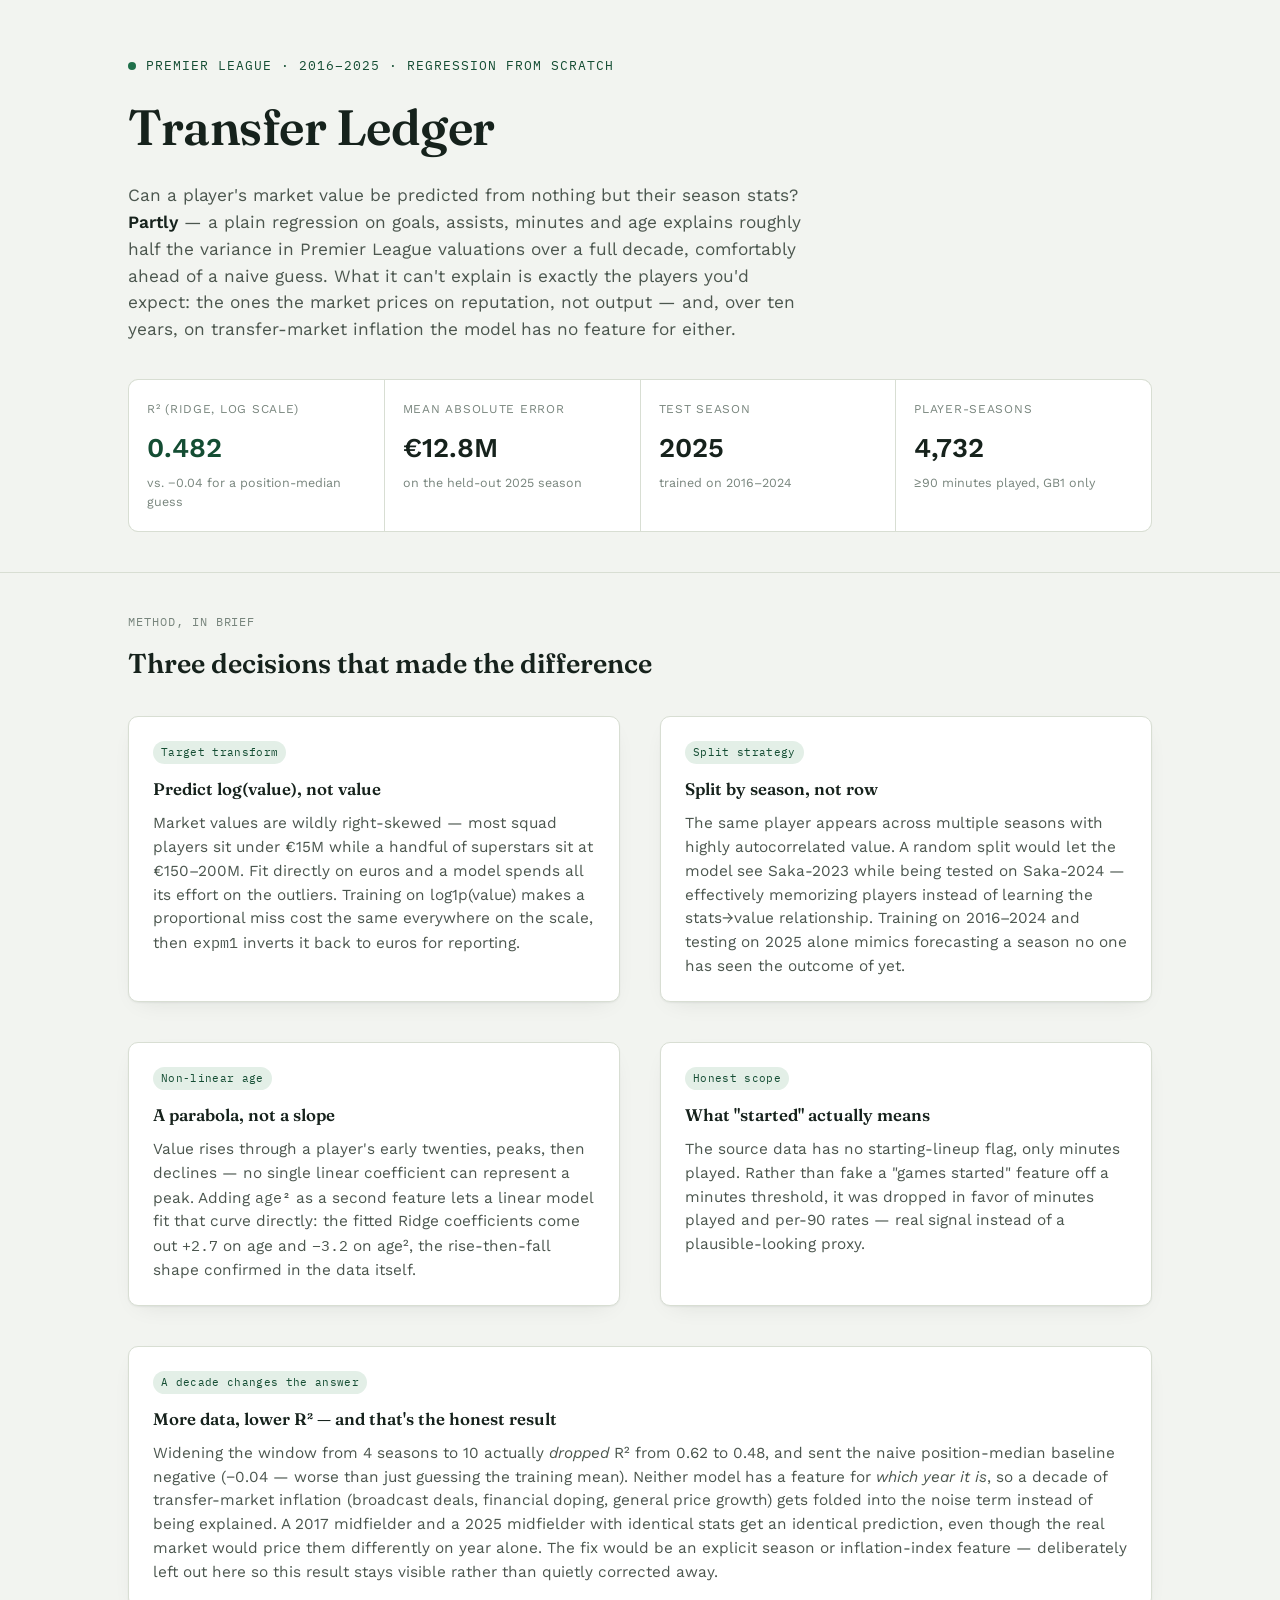
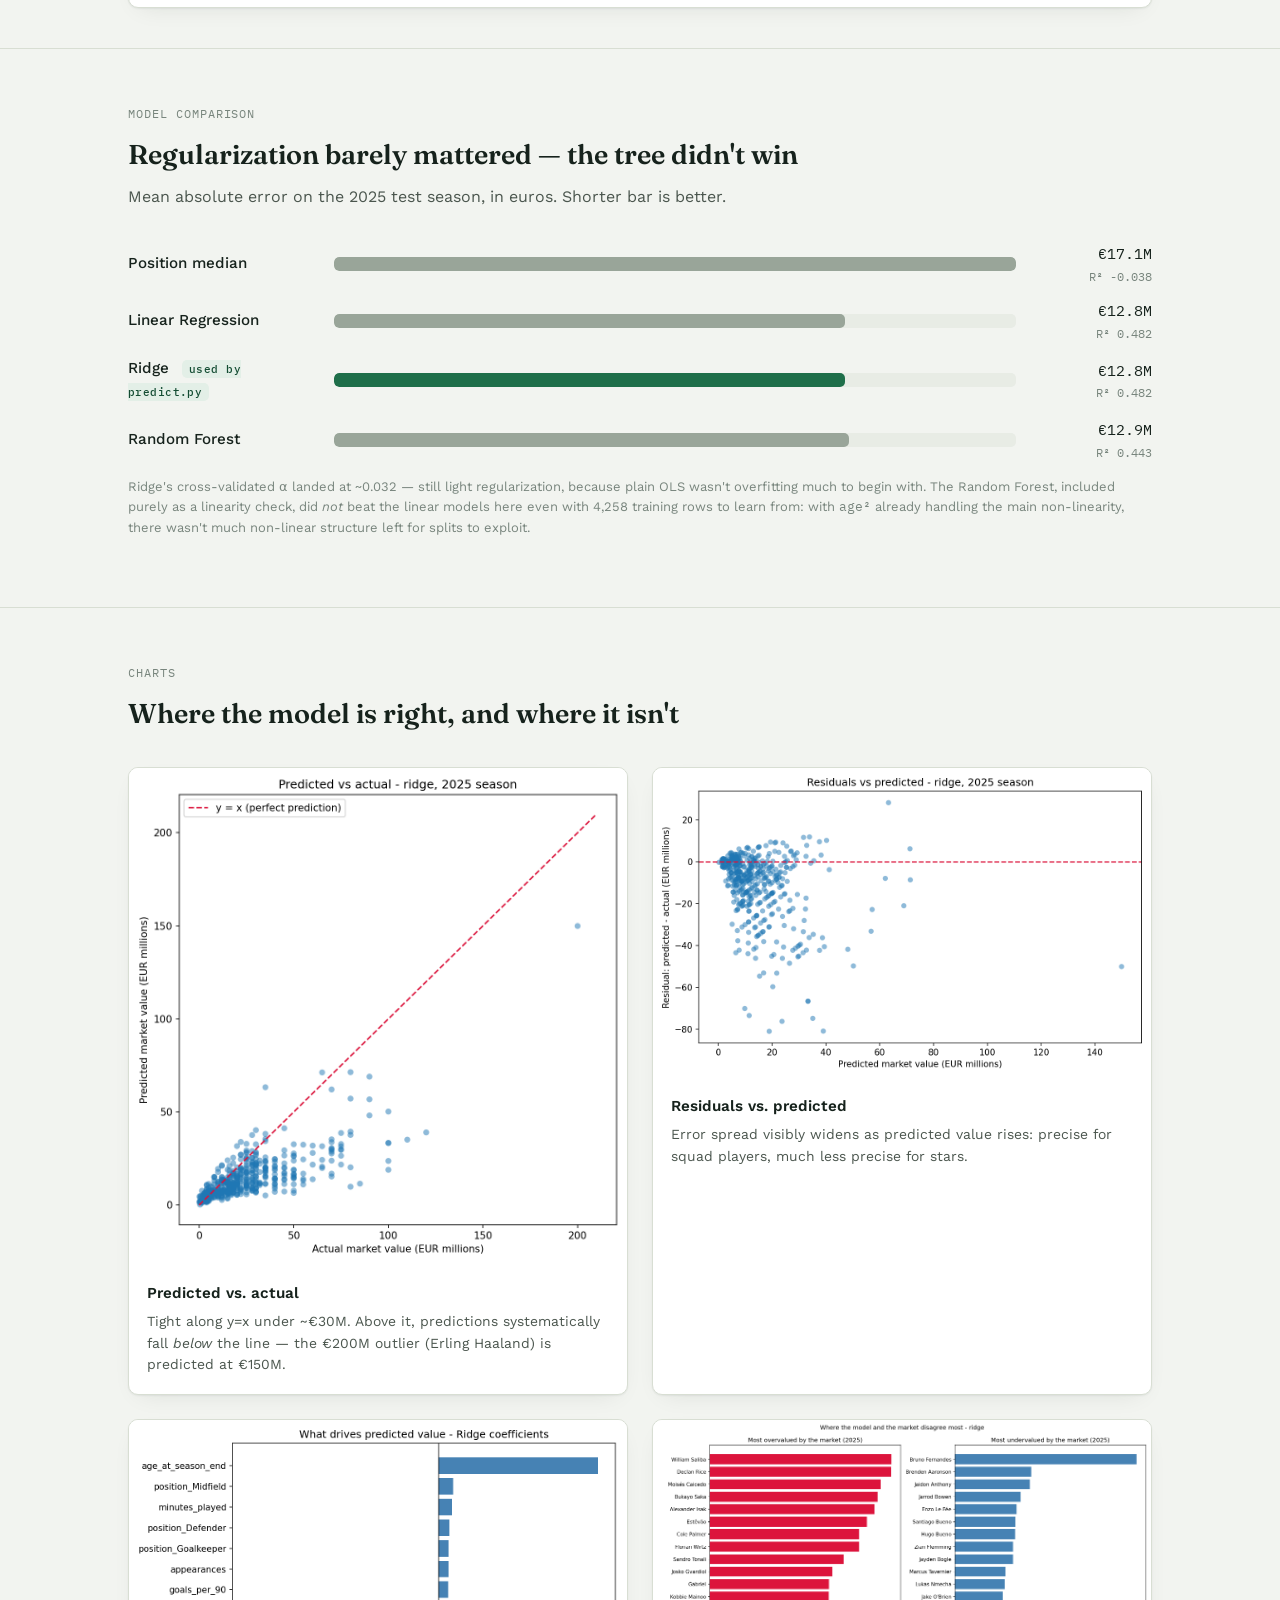
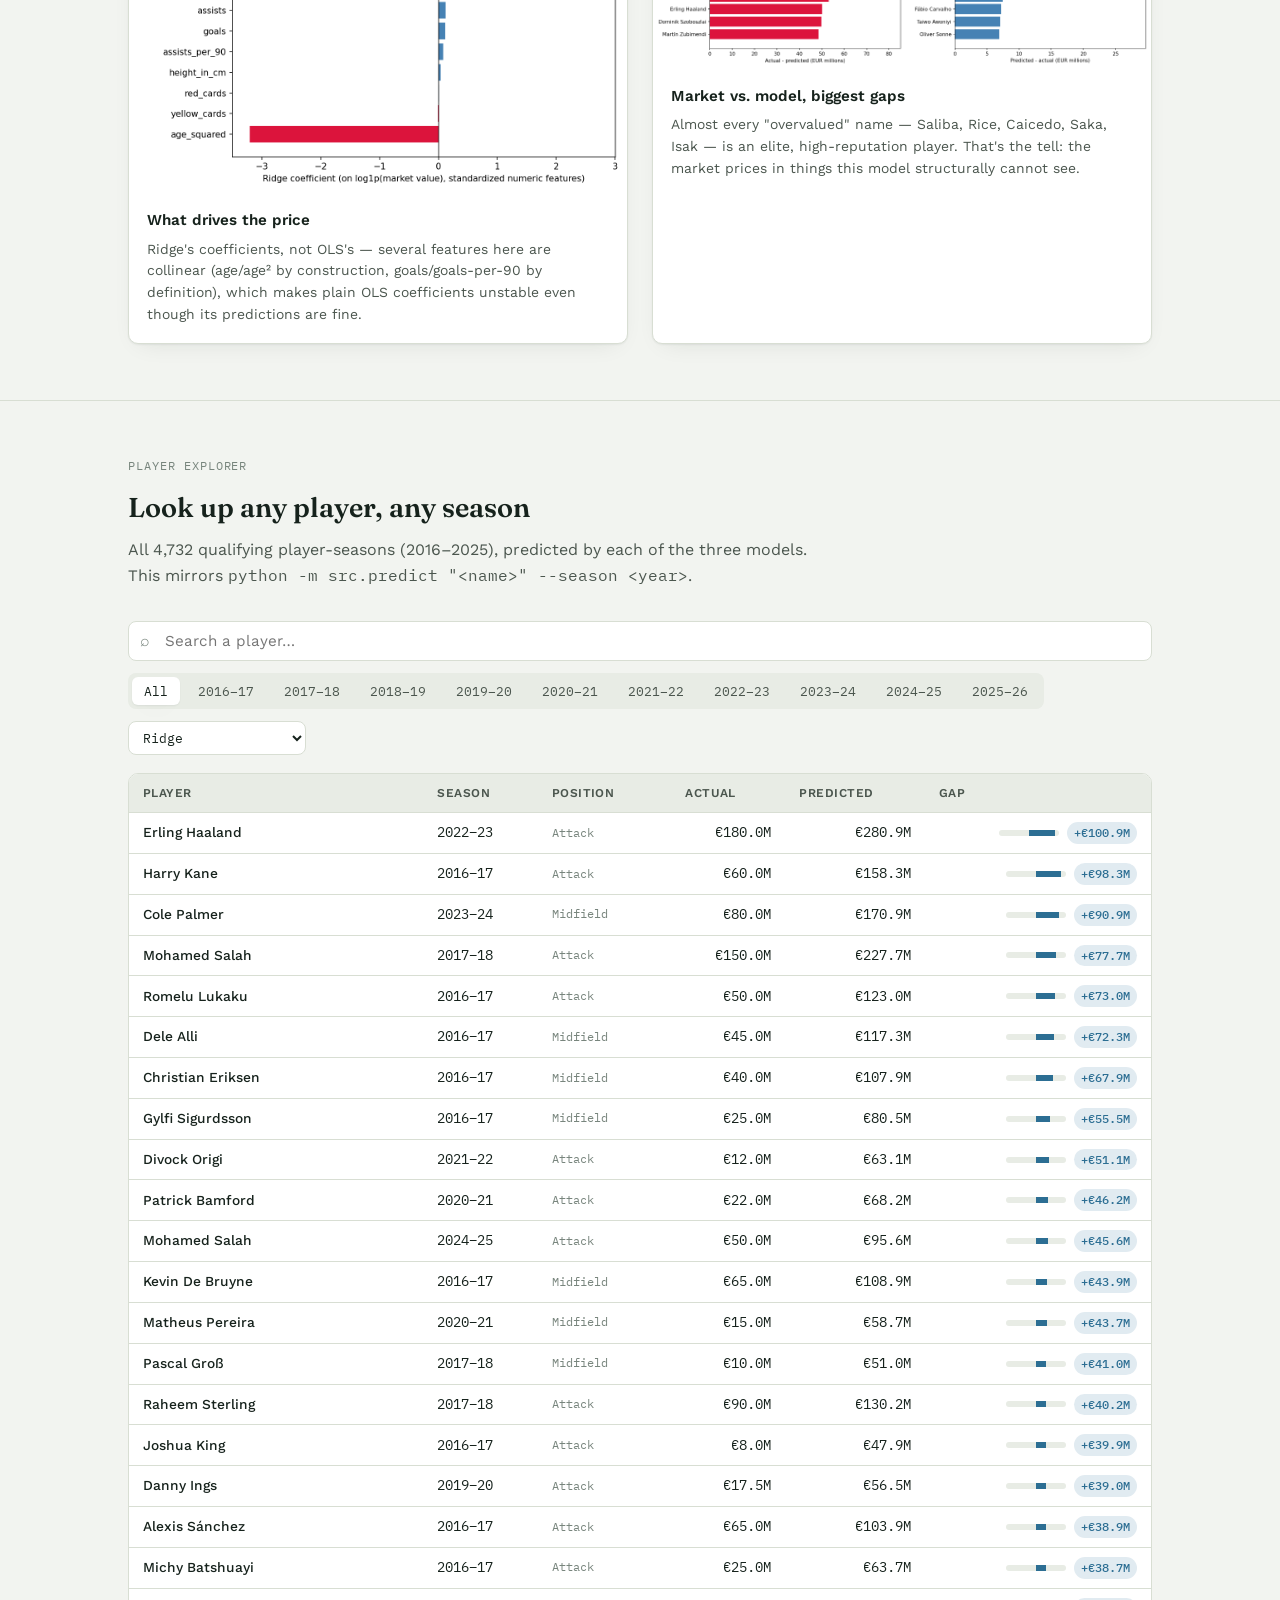
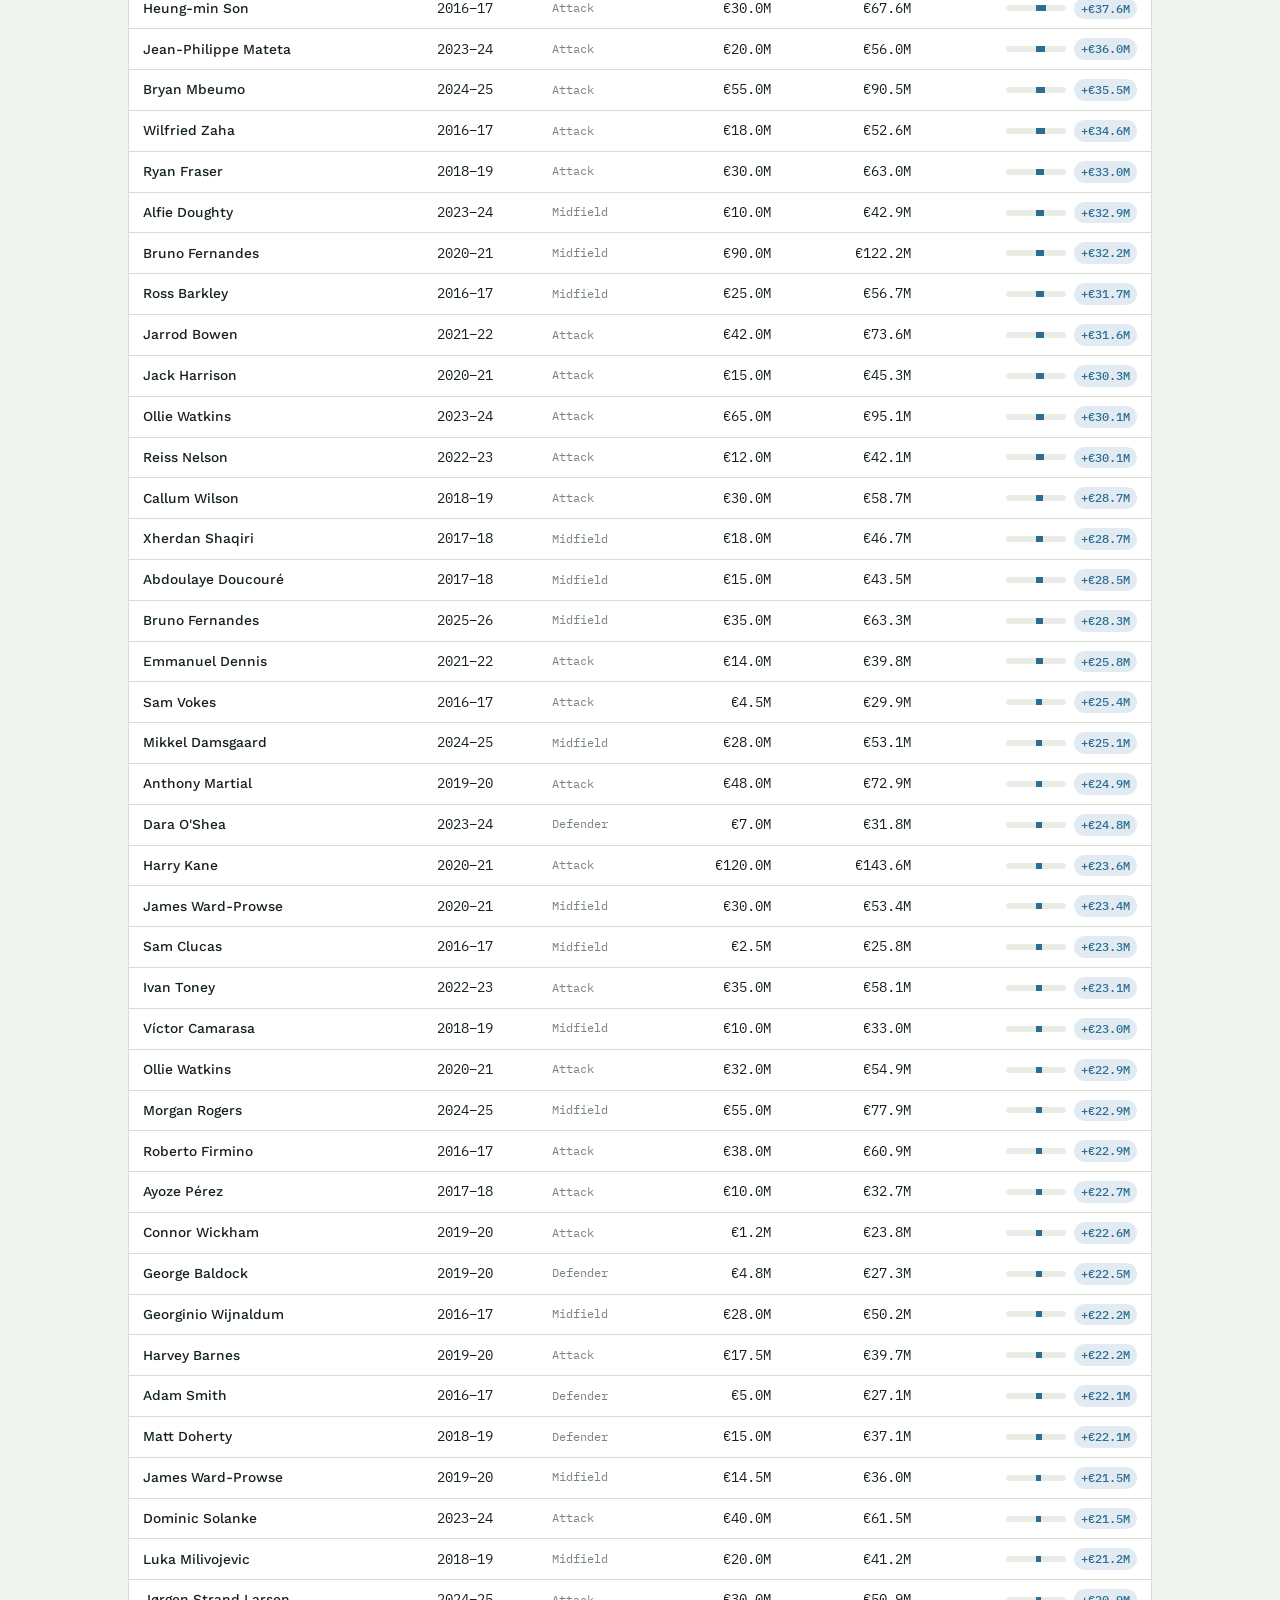
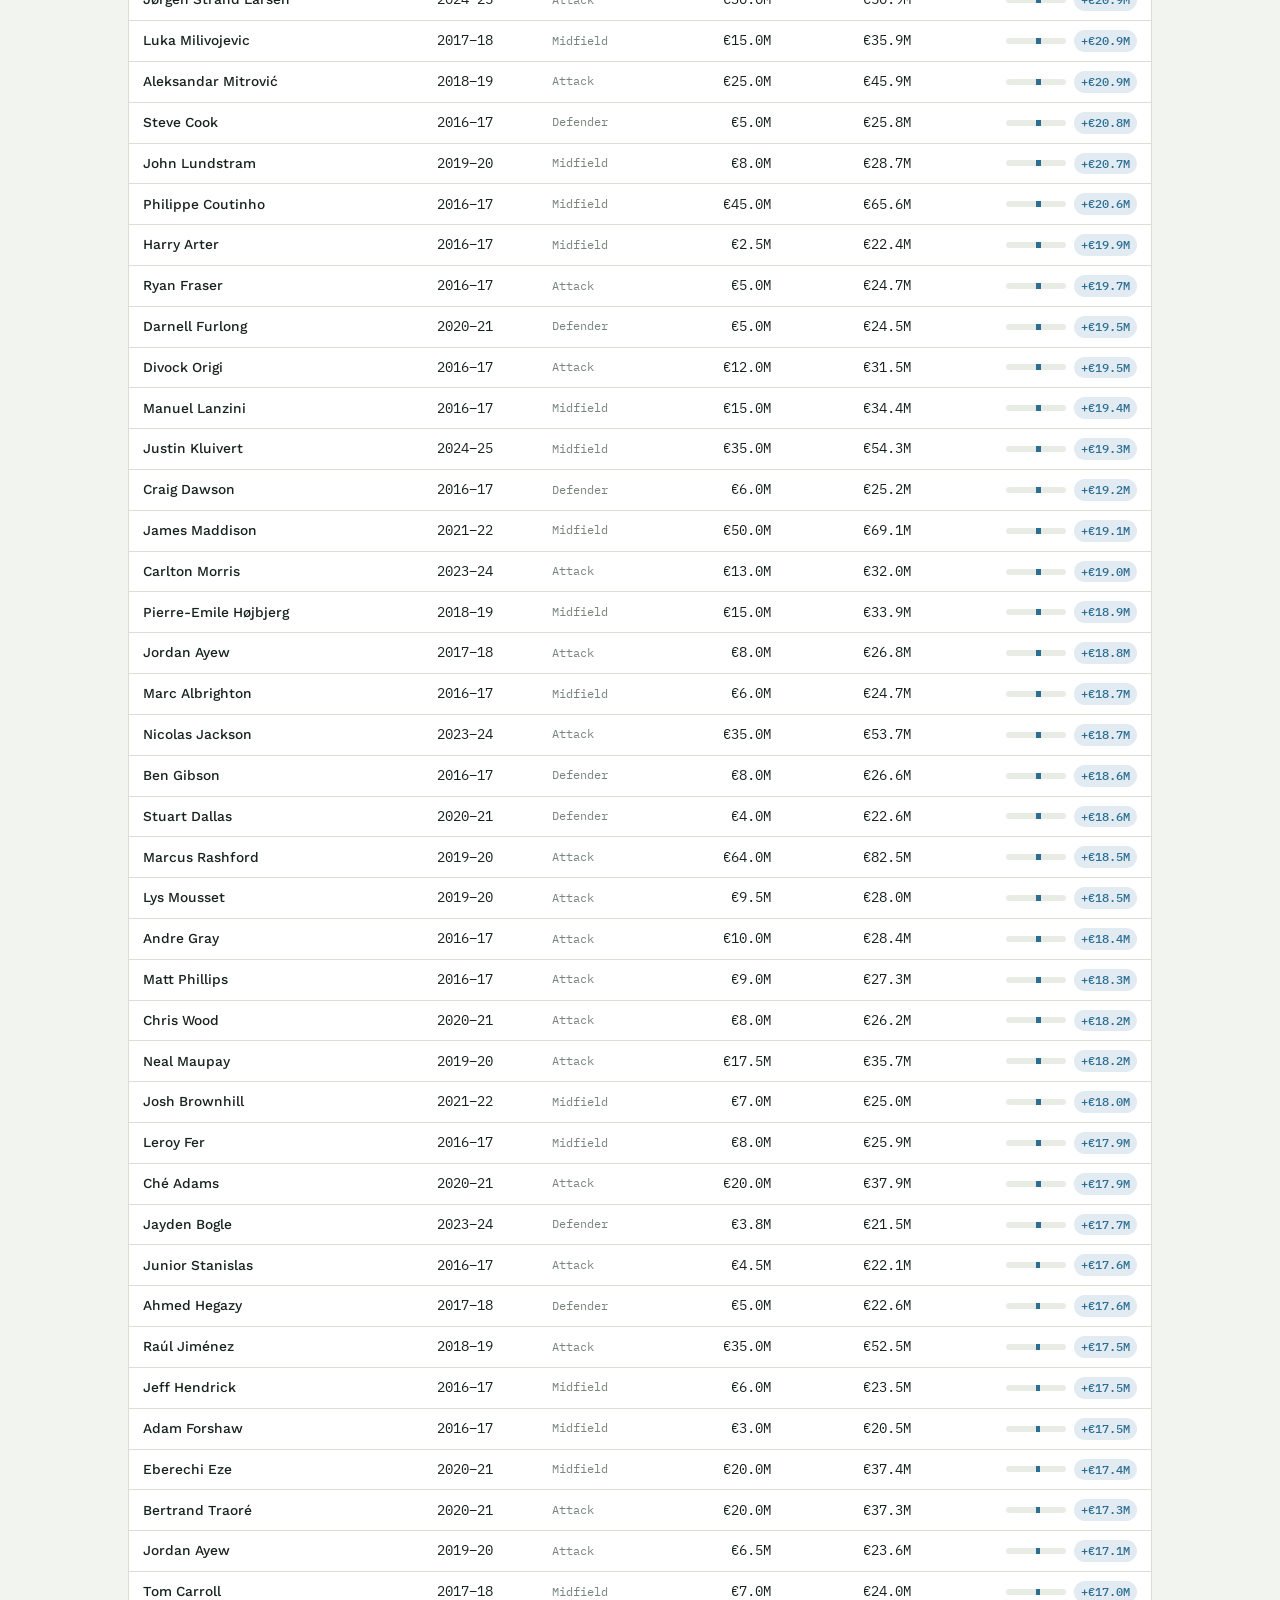
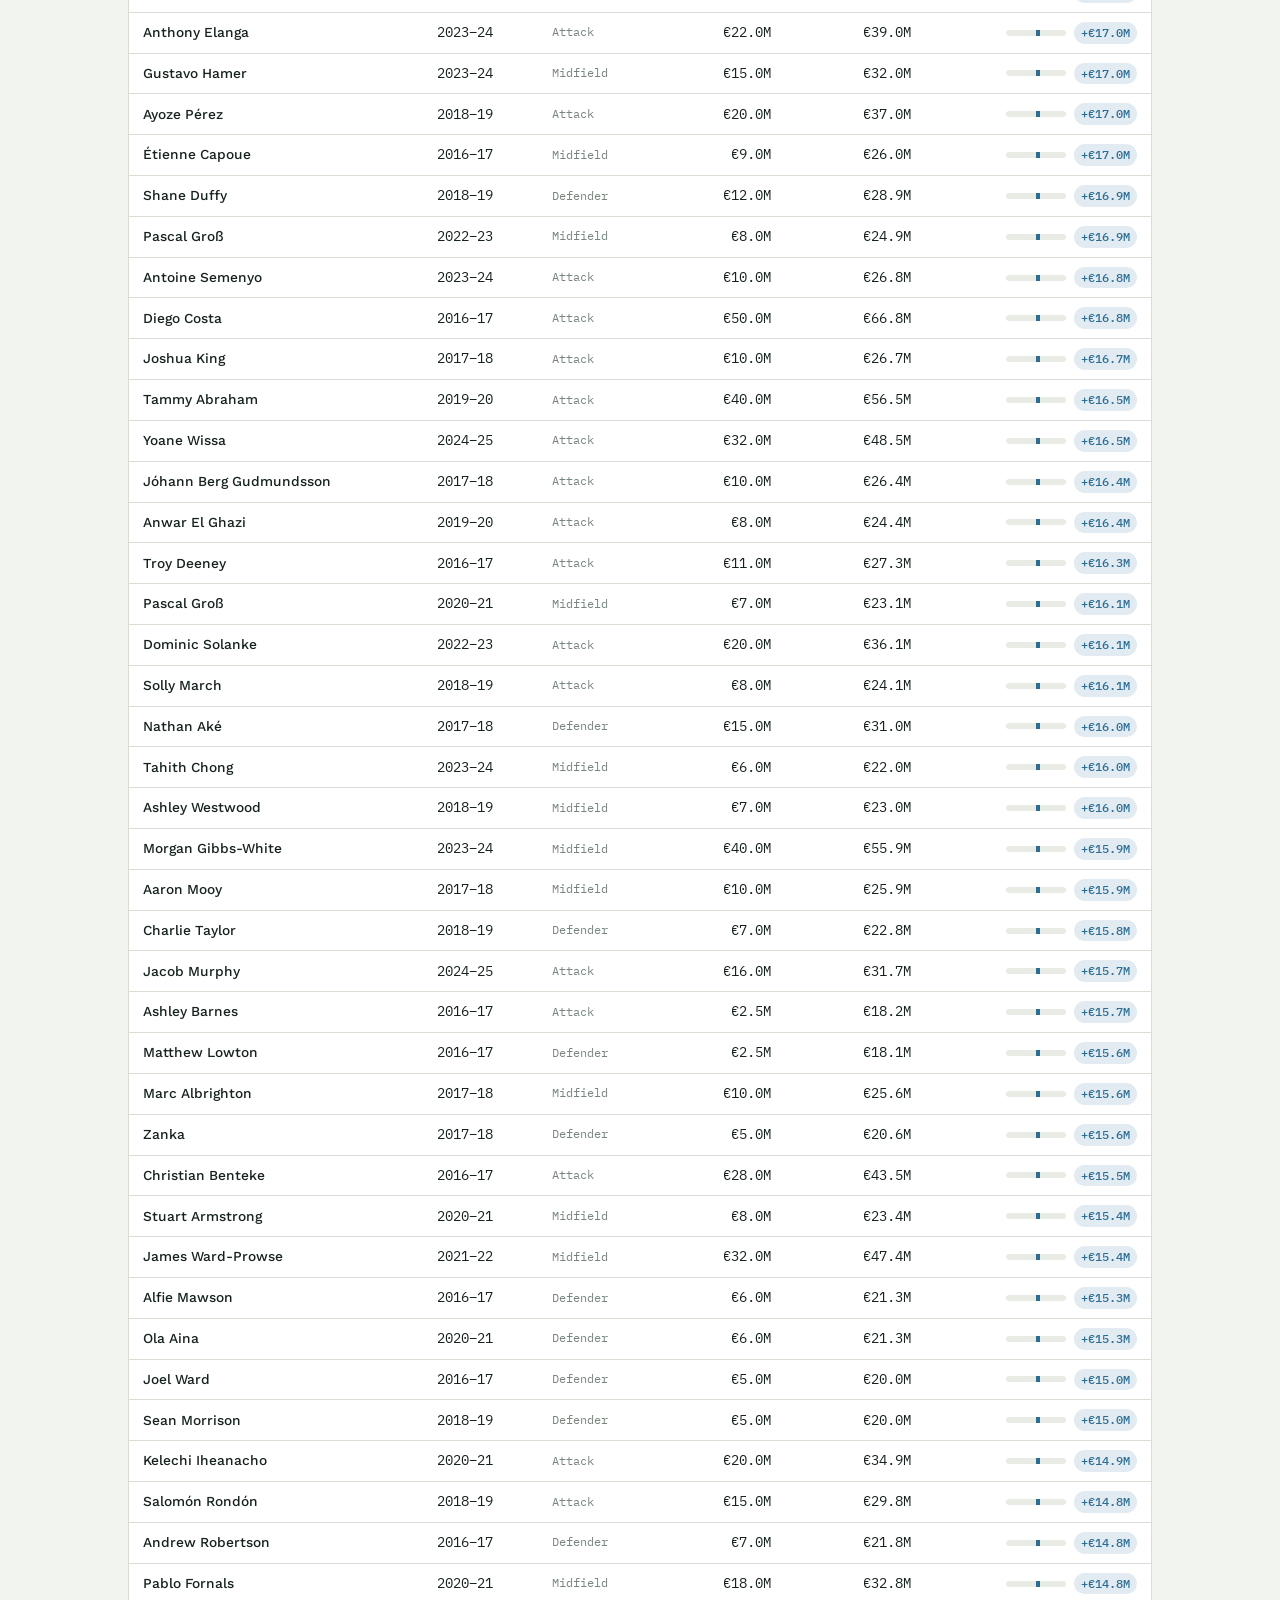
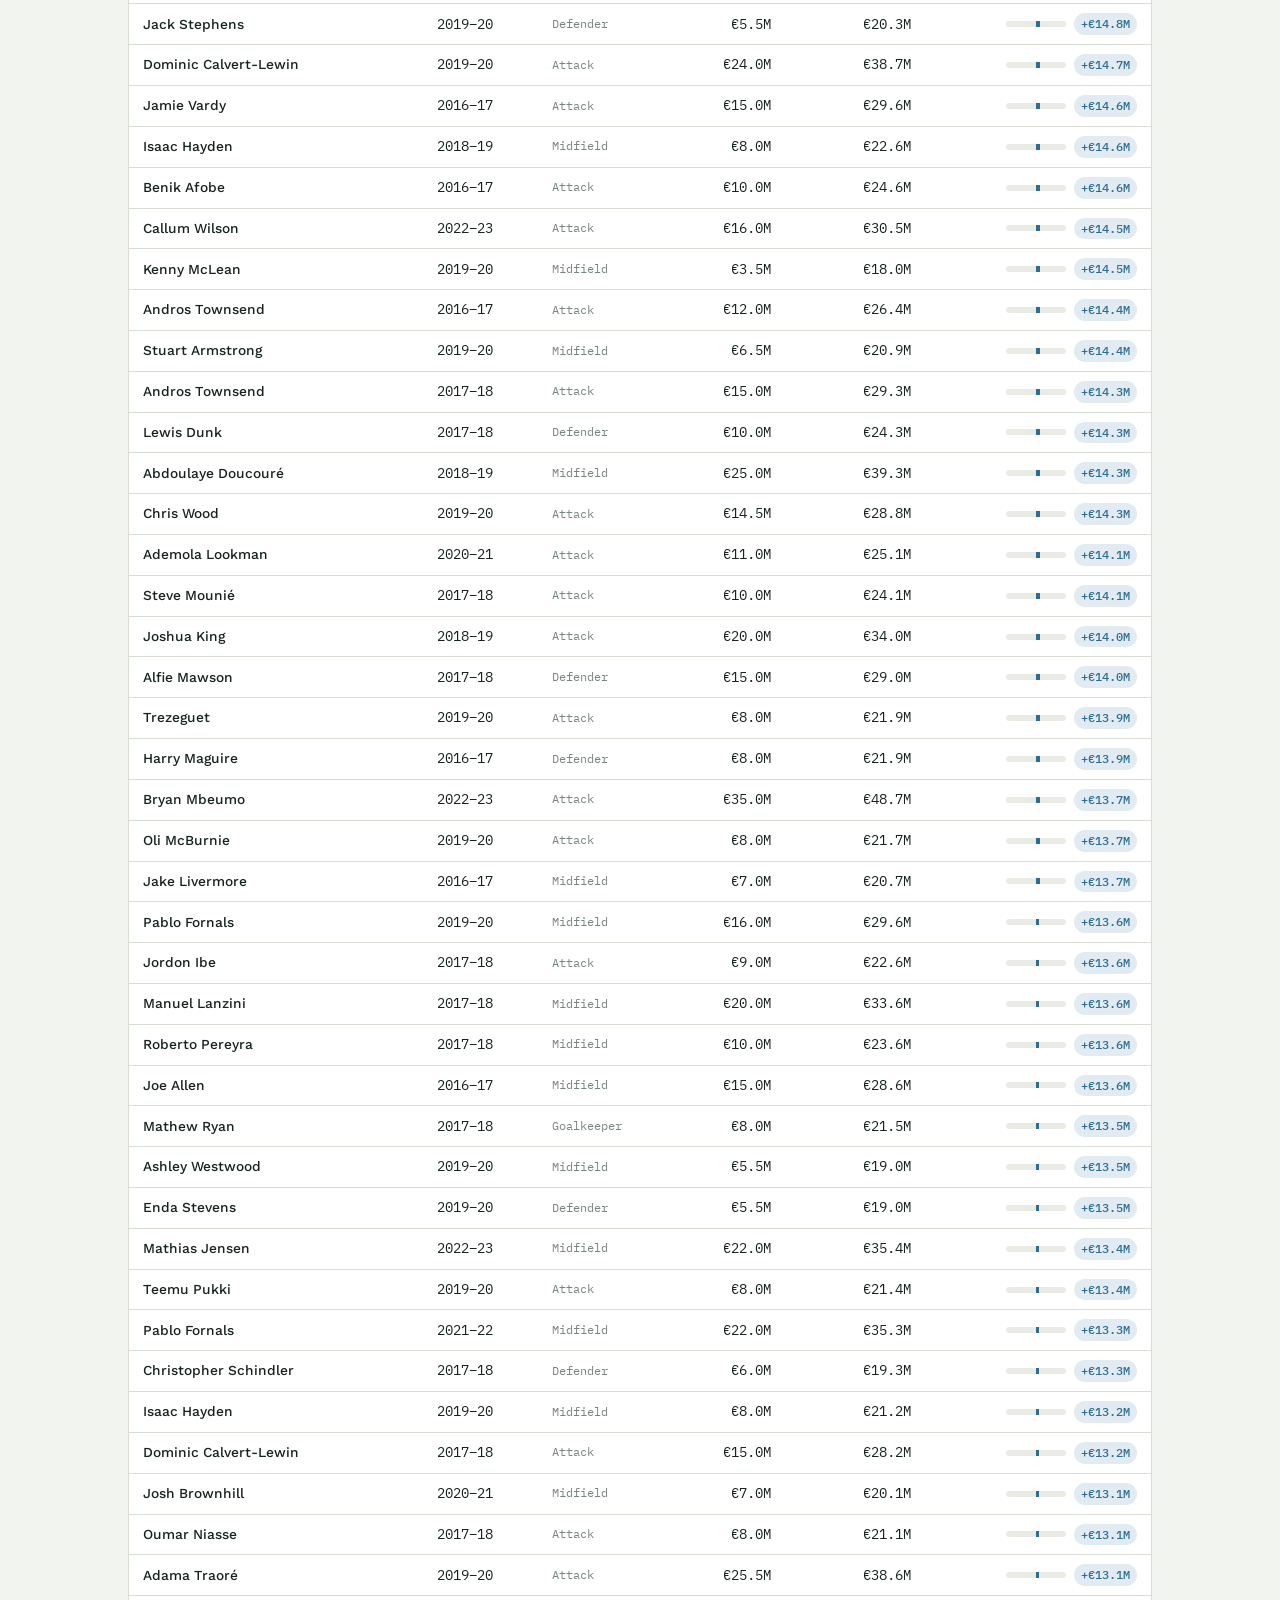
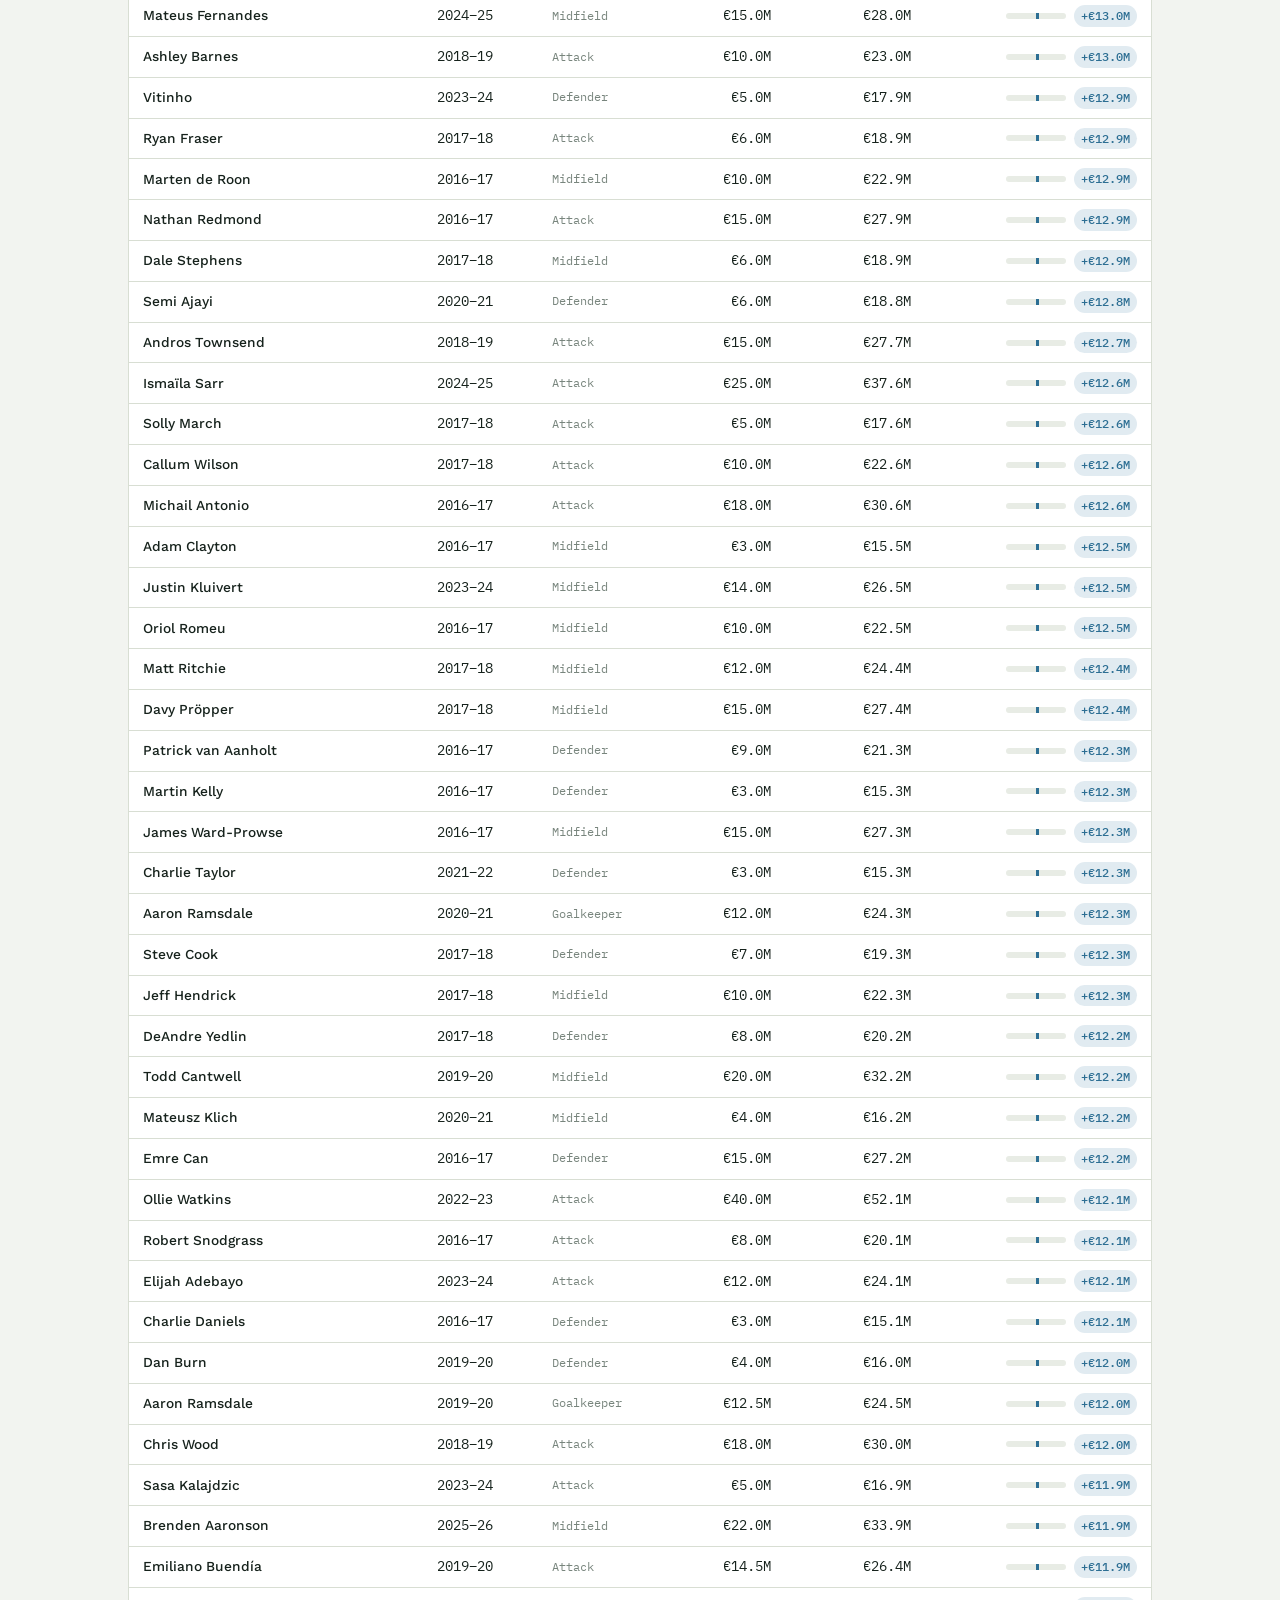
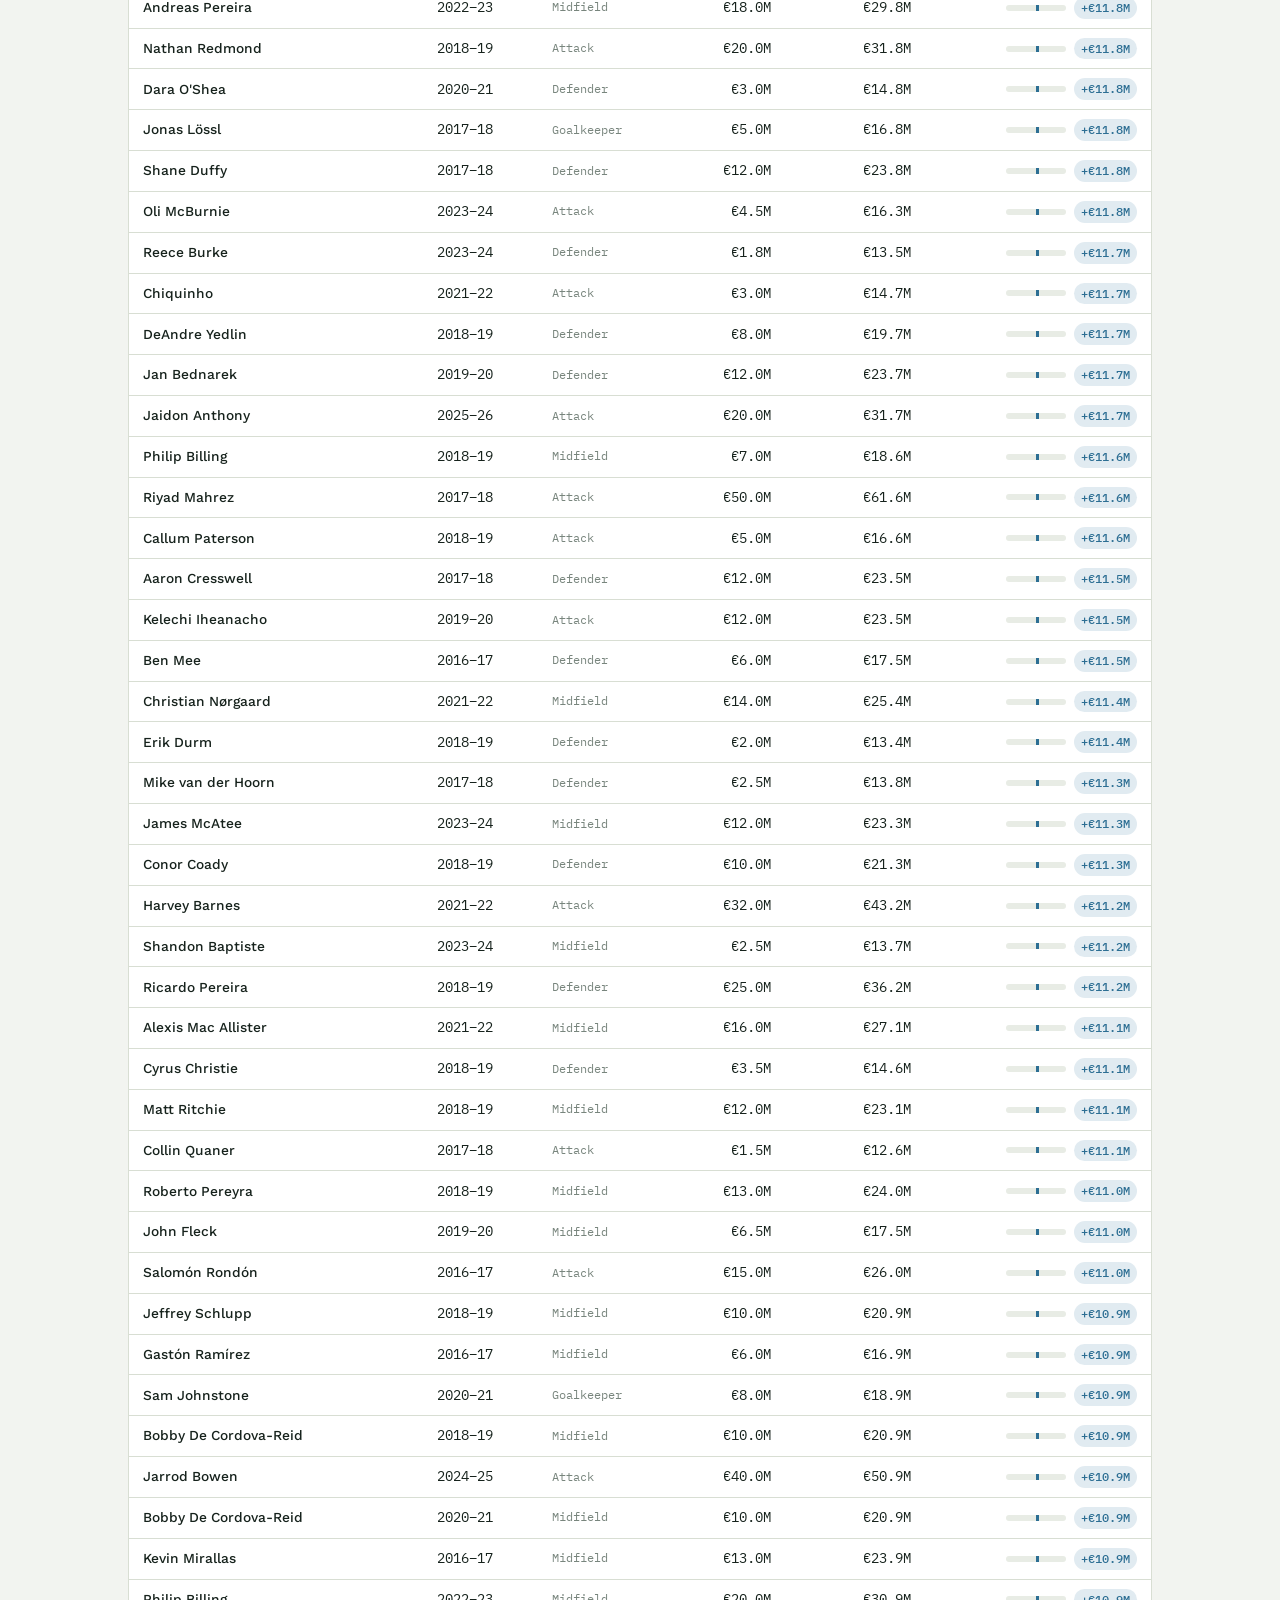
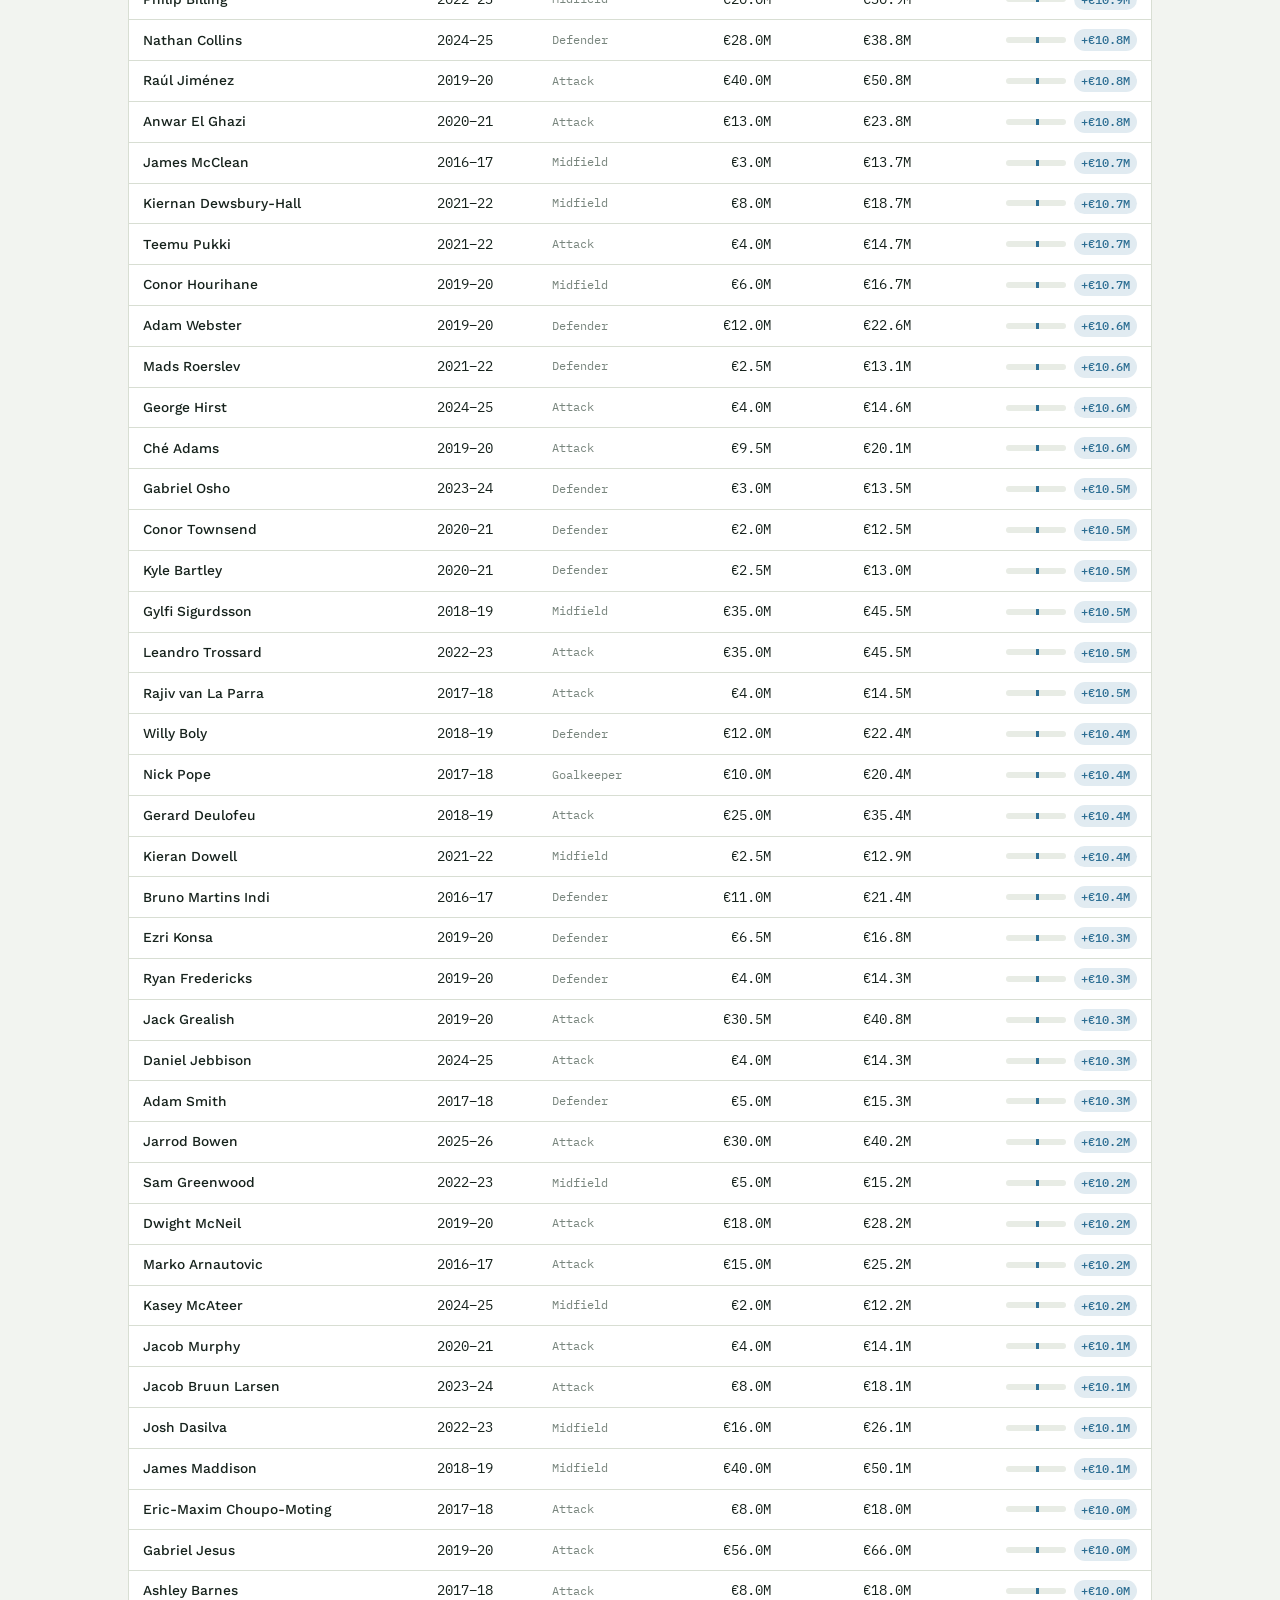
==== commit 89f5cace: "Extend scope to a full decade (2016-2025) and fix dashboard CLI contrast bug Widen SEASONS from the " ====
--- a/docs/index.html
+++ b/docs/index.html
@@ -4,7 +4,7 @@
 <meta charset="UTF-8">
 <meta name="viewport" content="width=device-width, initial-scale=1.0">
 <title>Transfer Ledger</title>
-<meta name="description" content="A regression model that predicts Premier League market value from season stats, with model comparison, evaluation charts, and a searchable player lookup.">
+<meta name="description" content="A regression model that predicts Premier League market value from a decade of season stats, with model comparison, evaluation charts, and a searchable player lookup.">
 <link rel="icon" href="data:image/svg+xml,<svg xmlns=%22http://www.w3.org/2000/svg%22 viewBox=%220 0 100 100%22><text y=%22.9em%22 font-size=%2290%22>⚽</text></svg>">
 <link rel="preconnect" href="https://fonts.googleapis.com">
 <link rel="preconnect" href="https://fonts.gstatic.com" crossorigin>
@@ -29,6 +29,15 @@
     --baseline: #99A599;
     --shadow: 0 1px 2px rgba(22,34,28,0.06), 0 8px 24px -12px rgba(22,34,28,0.12);
     --radius: 10px;
+    /* Terminal block is deliberately dark-on-light in both themes (like an
+       actual terminal), so it needs its own tokens rather than reusing
+       --ink - --ink flips to a LIGHT color in dark mode, which previously
+       made this block's background go light while its text stayed a
+       hardcoded light color, making the commands unreadable. */
+    --cli-bg: #16221C;
+    --cli-text: #DDE7DF;
+    --cli-prompt: #5FCB94;
+    --cli-comment: #8A968E;
   }
 
   @media (prefers-color-scheme: dark) {
@@ -49,6 +58,10 @@
       --undervalued-tint: #16242D;
       --baseline: #5C6A5F;
       --shadow: 0 1px 2px rgba(0,0,0,0.3), 0 8px 24px -12px rgba(0,0,0,0.5);
+      --cli-bg: #0B0F0C;
+      --cli-text: #DCE7DE;
+      --cli-prompt: #6DC998;
+      --cli-comment: #6E7A70;
     }
   }
   :root[data-theme="dark"] {
@@ -68,6 +81,10 @@
     --undervalued-tint: #16242D;
     --baseline: #5C6A5F;
     --shadow: 0 1px 2px rgba(0,0,0,0.3), 0 8px 24px -12px rgba(0,0,0,0.5);
+    --cli-bg: #0B0F0C;
+    --cli-text: #DCE7DE;
+    --cli-prompt: #6DC998;
+    --cli-comment: #6E7A70;
   }
 
   * { box-sizing: border-box; }
@@ -219,7 +236,7 @@
     content: "⌕"; position: absolute; left: 12px; top: 50%; transform: translateY(-50%);
     color: var(--ink-muted); font-size: 16px;
   }
-  .season-filter { display: flex; gap: 6px; background: var(--surface-alt); padding: 4px; border-radius: 8px; }
+  .season-filter { display: flex; flex-wrap: wrap; gap: 6px; background: var(--surface-alt); padding: 4px; border-radius: 8px; }
   .season-filter button {
     font-family: "IBM Plex Mono", monospace; font-size: 12.5px; padding: 6px 12px; border-radius: 6px;
     border: none; background: transparent; color: var(--ink-secondary); cursor: pointer;
@@ -279,10 +296,10 @@
   }
 
   /* ---------- CLI ---------- */
-  .cli { background: var(--ink); color: #DDE7DF; border-radius: var(--radius); padding: 20px 22px; overflow-x: auto; }
-  .cli pre { margin: 0; font-family: "IBM Plex Mono", monospace; font-size: 13px; line-height: 1.8; }
-  .cli .prompt { color: #6DC998; }
-  .cli .comment { color: #7E8B80; }
+  .cli { background: var(--cli-bg); color: var(--cli-text); border-radius: var(--radius); padding: 20px 22px; overflow-x: auto; border: 1px solid var(--border); }
+  .cli pre { margin: 0; font-family: "IBM Plex Mono", monospace; font-size: 13px; line-height: 1.8; color: var(--cli-text); }
+  .cli .prompt { color: var(--cli-prompt); }
+  .cli .comment { color: var(--cli-comment); }
 
   footer.site { padding: 40px 0 60px; }
   footer.site p { color: var(--ink-muted); font-size: 0.85rem; margin: 0; }
@@ -305,33 +322,35 @@
 
 <header class="site">
   <div class="wrap">
-    <span class="eyebrow">Premier League &middot; 2022&ndash;2025 &middot; Regression from scratch</span>
+    <span class="eyebrow">Premier League &middot; 2016&ndash;2025 &middot; Regression from scratch</span>
     <h1 class="title">Transfer Ledger</h1>
     <p class="lede">
       Can a player's market value be predicted from nothing but their season stats?
-      <strong>Yes, mostly</strong> &mdash; a plain regression on goals, assists, minutes and age
-      explains most of the variance in Premier League valuations. What it can't explain
-      is exactly the players you'd expect: the ones the market prices on reputation, not output.
+      <strong>Partly</strong> &mdash; a plain regression on goals, assists, minutes and age
+      explains roughly half the variance in Premier League valuations over a full decade,
+      comfortably ahead of a naive guess. What it can't explain is exactly the players
+      you'd expect: the ones the market prices on reputation, not output &mdash; and, over
+      ten years, on transfer-market inflation the model has no feature for either.
     </p>
     <div class="stats">
       <div class="stat highlight">
         <div class="label">R&sup2; (Ridge, log scale)</div>
-        <div class="value">0.624</div>
-        <div class="sub">vs. 0.068 for a position-median guess</div>
+        <div class="value">0.482</div>
+        <div class="sub">vs. &minus;0.04 for a position-median guess</div>
       </div>
       <div class="stat">
-        <div class="label">Median absolute error</div>
-        <div class="value">&euro;10.8M</div>
+        <div class="label">Mean absolute error</div>
+        <div class="value">&euro;12.8M</div>
         <div class="sub">on the held-out 2025 season</div>
       </div>
       <div class="stat">
         <div class="label">Test season</div>
         <div class="value">2025</div>
-        <div class="sub">trained on 2022&ndash;2024</div>
+        <div class="sub">trained on 2016&ndash;2024</div>
       </div>
       <div class="stat">
         <div class="label">Player-seasons</div>
-        <div class="value">1,939</div>
+        <div class="value">4,732</div>
         <div class="sub">&ge;90 minutes played, GB1 only</div>
       </div>
     </div>
@@ -363,7 +382,7 @@
           The same player appears across multiple seasons with highly autocorrelated
           value. A random split would let the model see Saka-2023 while being tested on
           Saka-2024 &mdash; effectively memorizing players instead of learning the
-          stats&rarr;value relationship. Training on 2022&ndash;2024 and testing on 2025
+          stats&rarr;value relationship. Training on 2016&ndash;2024 and testing on 2025
           alone mimics forecasting a season no one has seen the outcome of yet.
         </p>
       </div>
@@ -374,7 +393,7 @@
           Value rises through a player's early twenties, peaks, then declines &mdash; no
           single linear coefficient can represent a peak. Adding <code>age&sup2;</code> as a
           second feature lets a linear model fit that curve directly: the fitted Ridge
-          coefficients come out <code>+2.7</code> on age and <code>&minus;4.3</code> on
+          coefficients come out <code>+2.7</code> on age and <code>&minus;3.2</code> on
           age&sup2;, the rise-then-fall shape confirmed in the data itself.
         </p>
       </div>
@@ -388,6 +407,22 @@
           proxy.
         </p>
       </div>
+      <div class="card" style="grid-column: 1 / -1;">
+        <span class="tag">A decade changes the answer</span>
+        <h3>More data, lower R&sup2; &mdash; and that's the honest result</h3>
+        <p>
+          Widening the window from 4 seasons to 10 actually <em>dropped</em> R&sup2; from
+          0.62 to 0.48, and sent the naive position-median baseline negative
+          (&minus;0.04 &mdash; worse than just guessing the training mean). Neither
+          model has a feature for <em>which year it is</em>, so a decade of transfer-market
+          inflation (broadcast deals, financial doping, general price growth) gets folded
+          into the noise term instead of being explained. A 2017 midfielder and a 2025
+          midfielder with identical stats get an identical prediction, even though the
+          real market would price them differently on year alone. The fix would be an
+          explicit season or inflation-index feature &mdash; deliberately left out here so
+          this result stays visible rather than quietly corrected away.
+        </p>
+      </div>
     </div>
   </div>
 </section>
@@ -401,11 +436,11 @@
     </div>
     <div class="model-bars" id="model-bars"></div>
     <p class="bars-caption">
-      Ridge's cross-validated &alpha; landed at 0.1 &mdash; light regularization, because plain
-      OLS wasn't overfitting much to begin with. The Random Forest, included purely as a
-      linearity check, did <em>not</em> beat the linear models here: with <code>age&sup2;</code>
-      already handling the main non-linearity and only 1,465 training rows, the forest had
-      little non-linear structure left to exploit and no tuning to guard against overfitting.
+      Ridge's cross-validated &alpha; landed at ~0.032 &mdash; still light regularization,
+      because plain OLS wasn't overfitting much to begin with. The Random Forest, included
+      purely as a linearity check, did <em>not</em> beat the linear models here even with
+      4,258 training rows to learn from: with <code>age&sup2;</code> already handling the
+      main non-linearity, there wasn't much non-linear structure left for splits to exploit.
     </p>
   </div>
 </section>
@@ -418,15 +453,16 @@
     </div>
     <div class="gallery">
       <figure class="chart">
-        <img src="[data-uri]" alt="Scatter plot of predicted versus actual market value for the 2025 test season, with a y=x reference line" loading="lazy">
+        <img src="[data-uri]" alt="Scatter plot of predicted versus actual market value for the 2025 test season, with a y=x reference line" loading="lazy">
         <figcaption>
           <h4>Predicted vs. actual</h4>
           <p>Tight along y=x under ~&euro;30M. Above it, predictions systematically fall
-          <em>below</em> the line &mdash; the &euro;200M outlier is predicted at &euro;143M.</p>
+          <em>below</em> the line &mdash; the &euro;200M outlier (Erling Haaland) is predicted
+          at &euro;150M.</p>
         </figcaption>
       </figure>
       <figure class="chart">
-        <img src="[data-uri]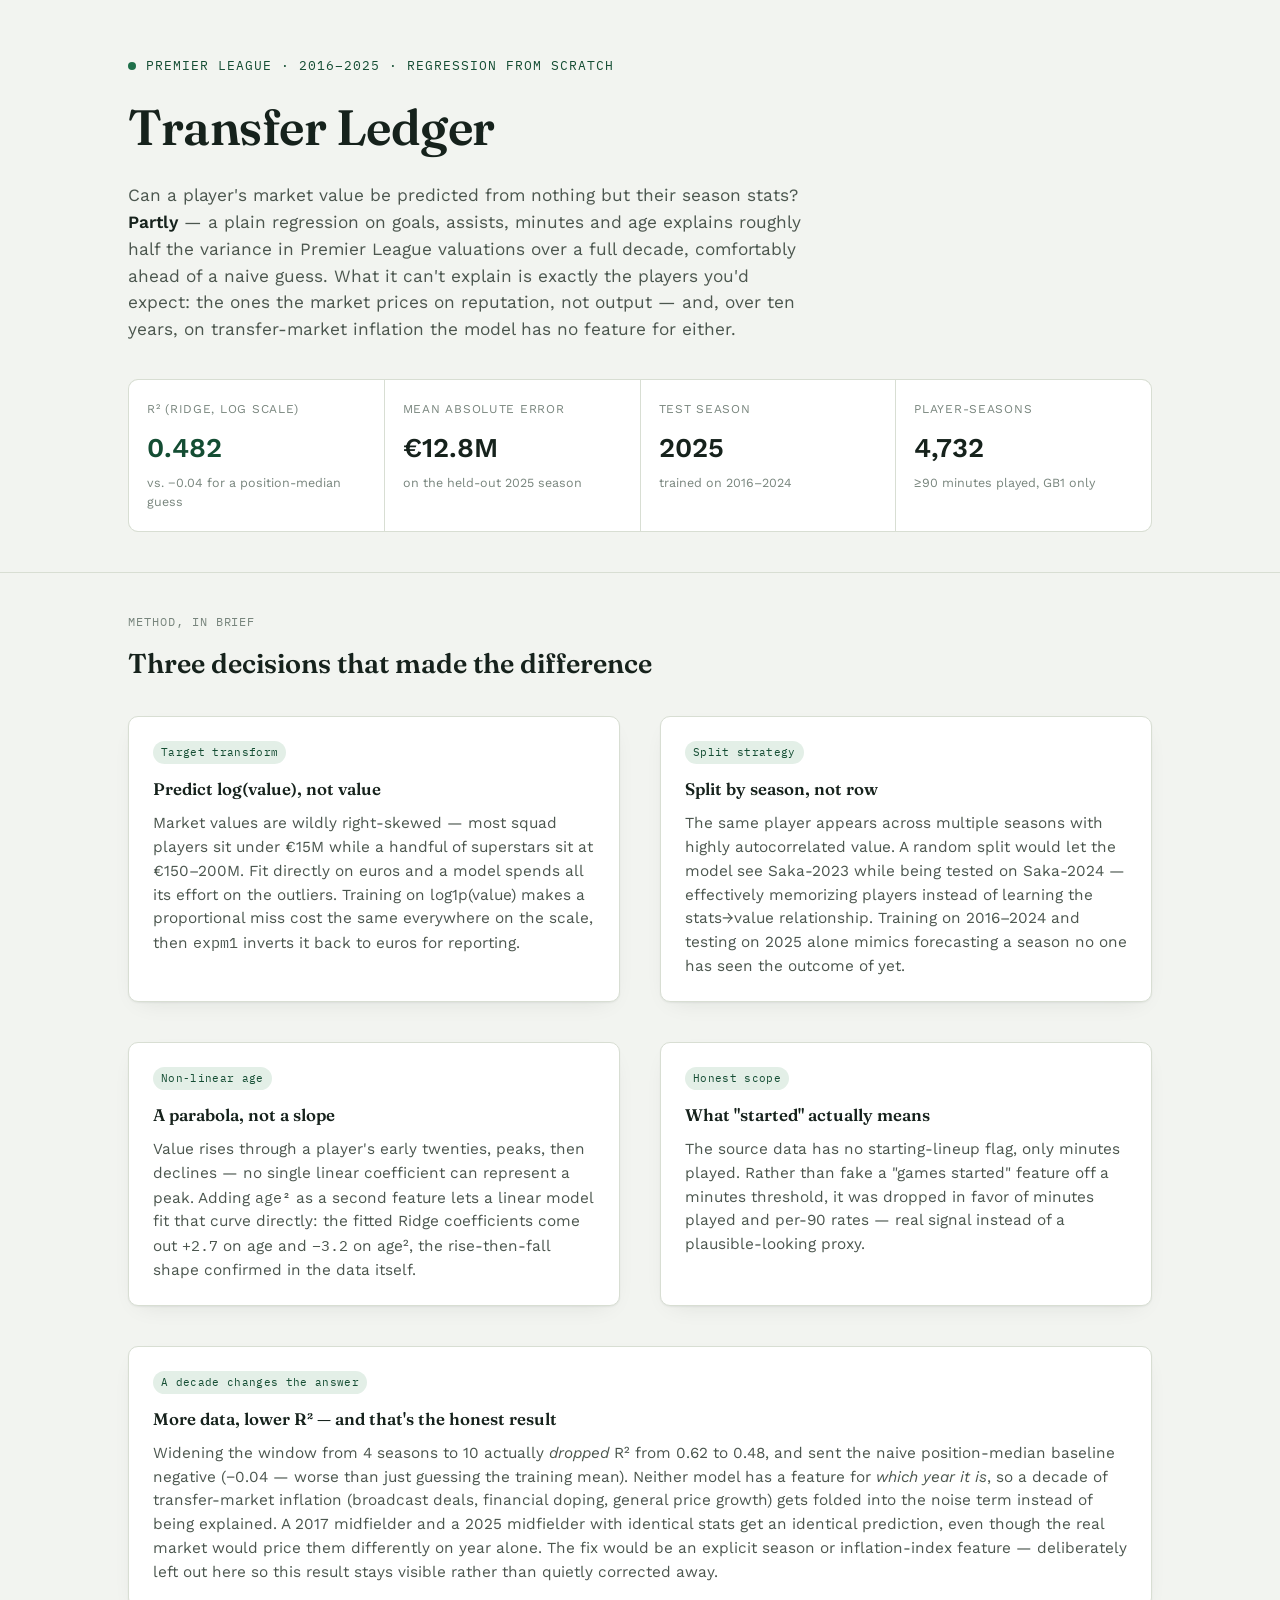
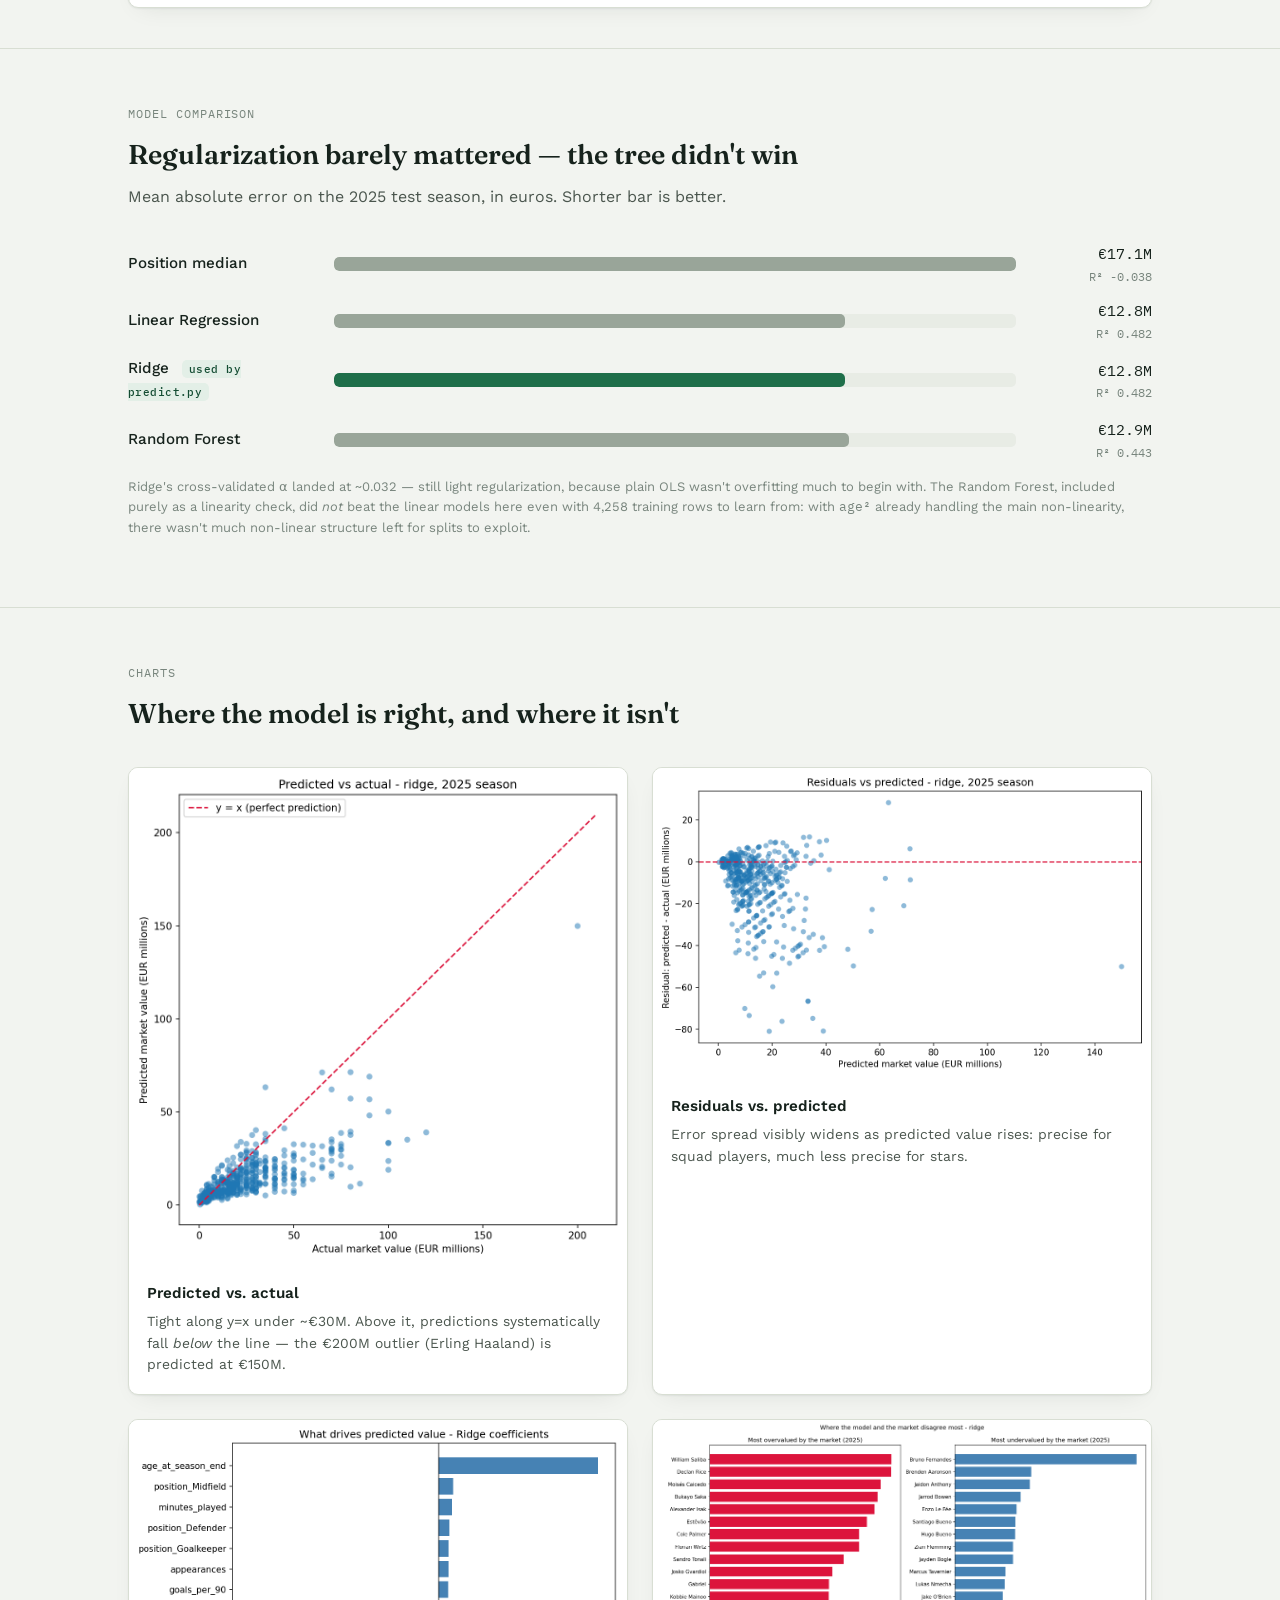
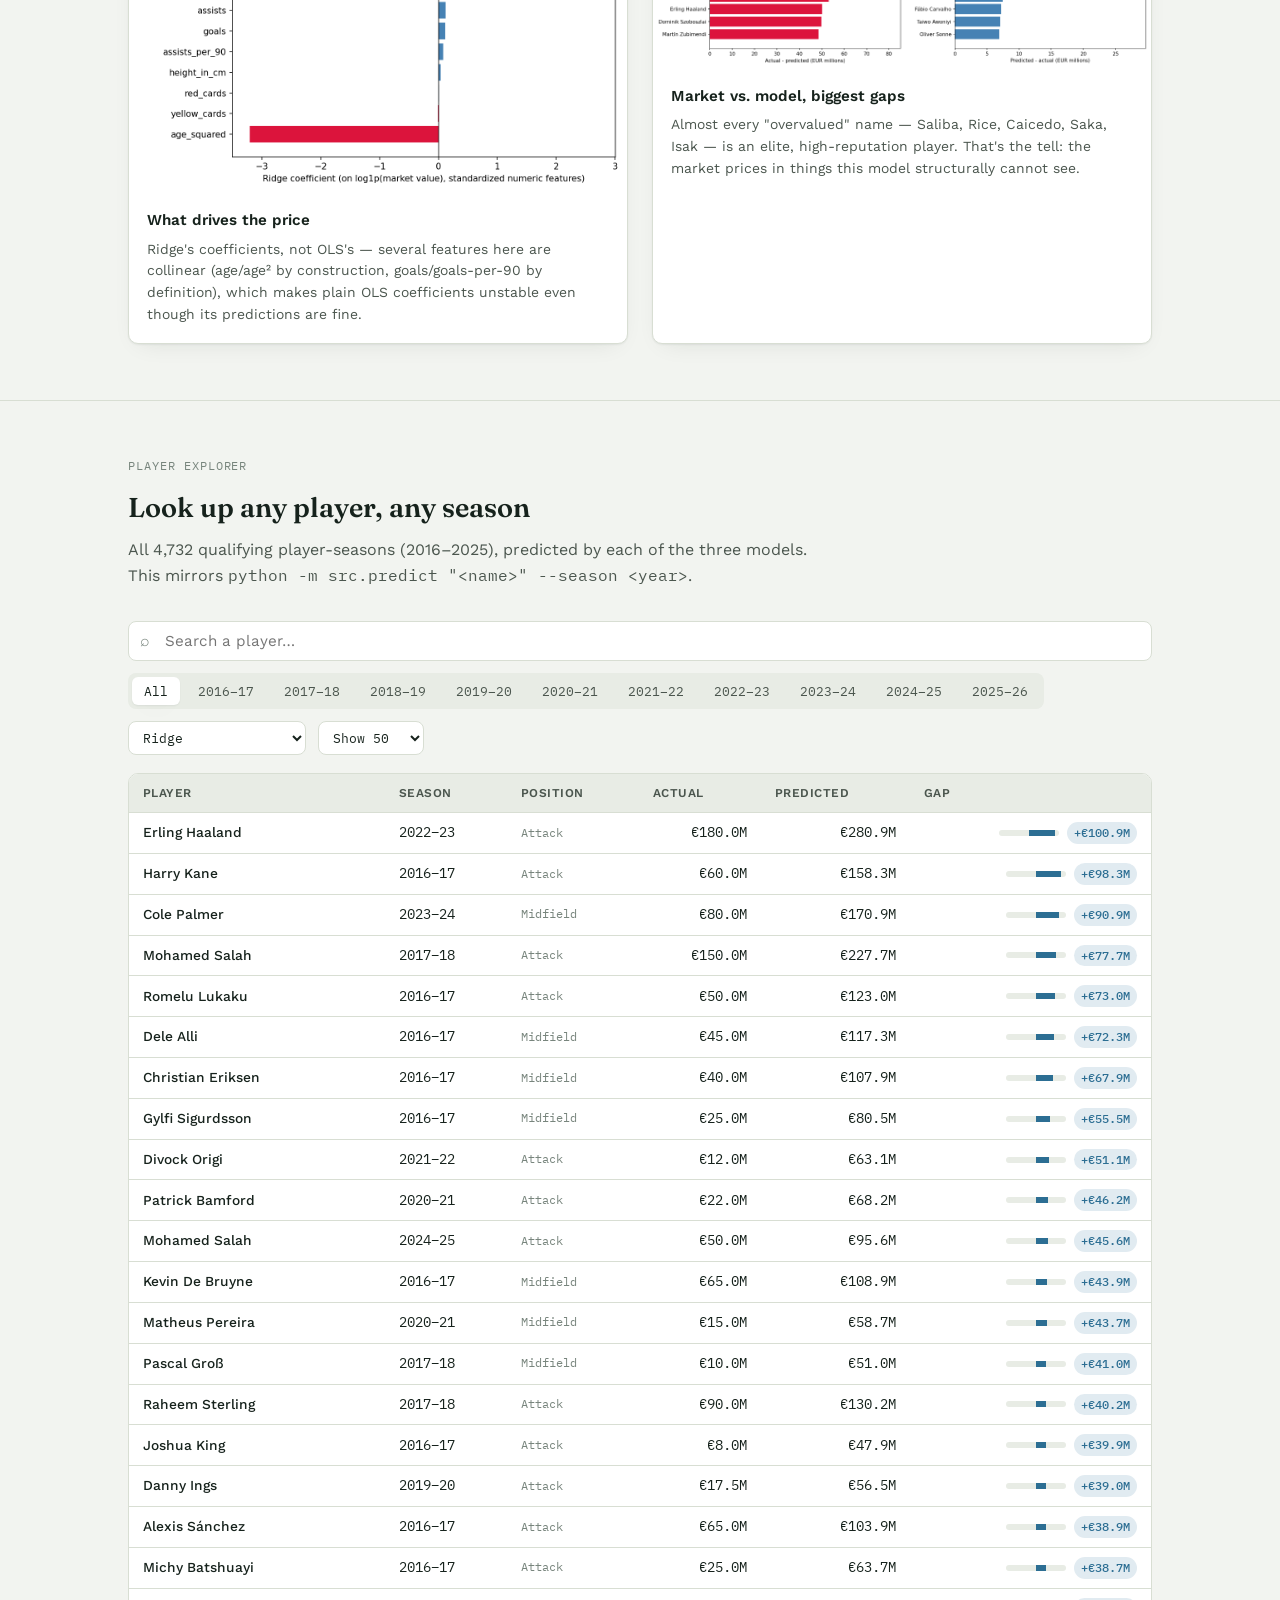
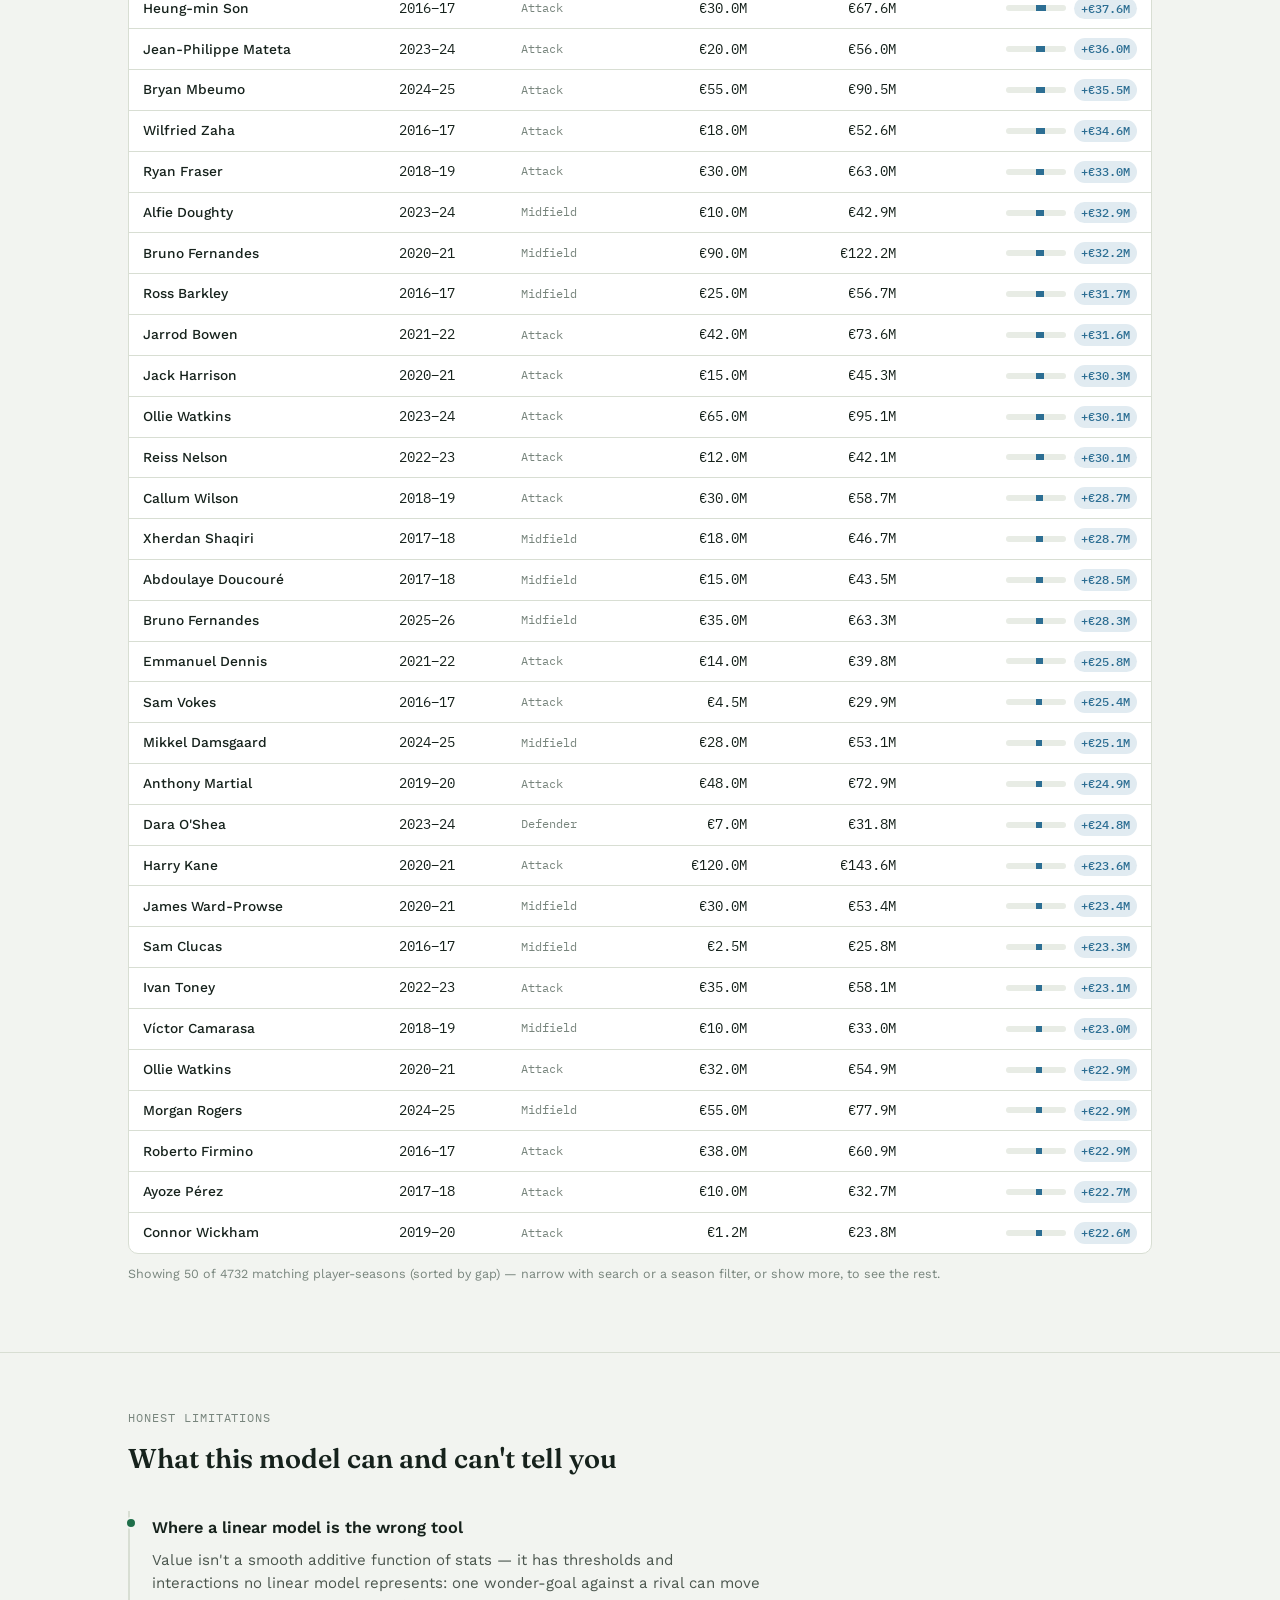
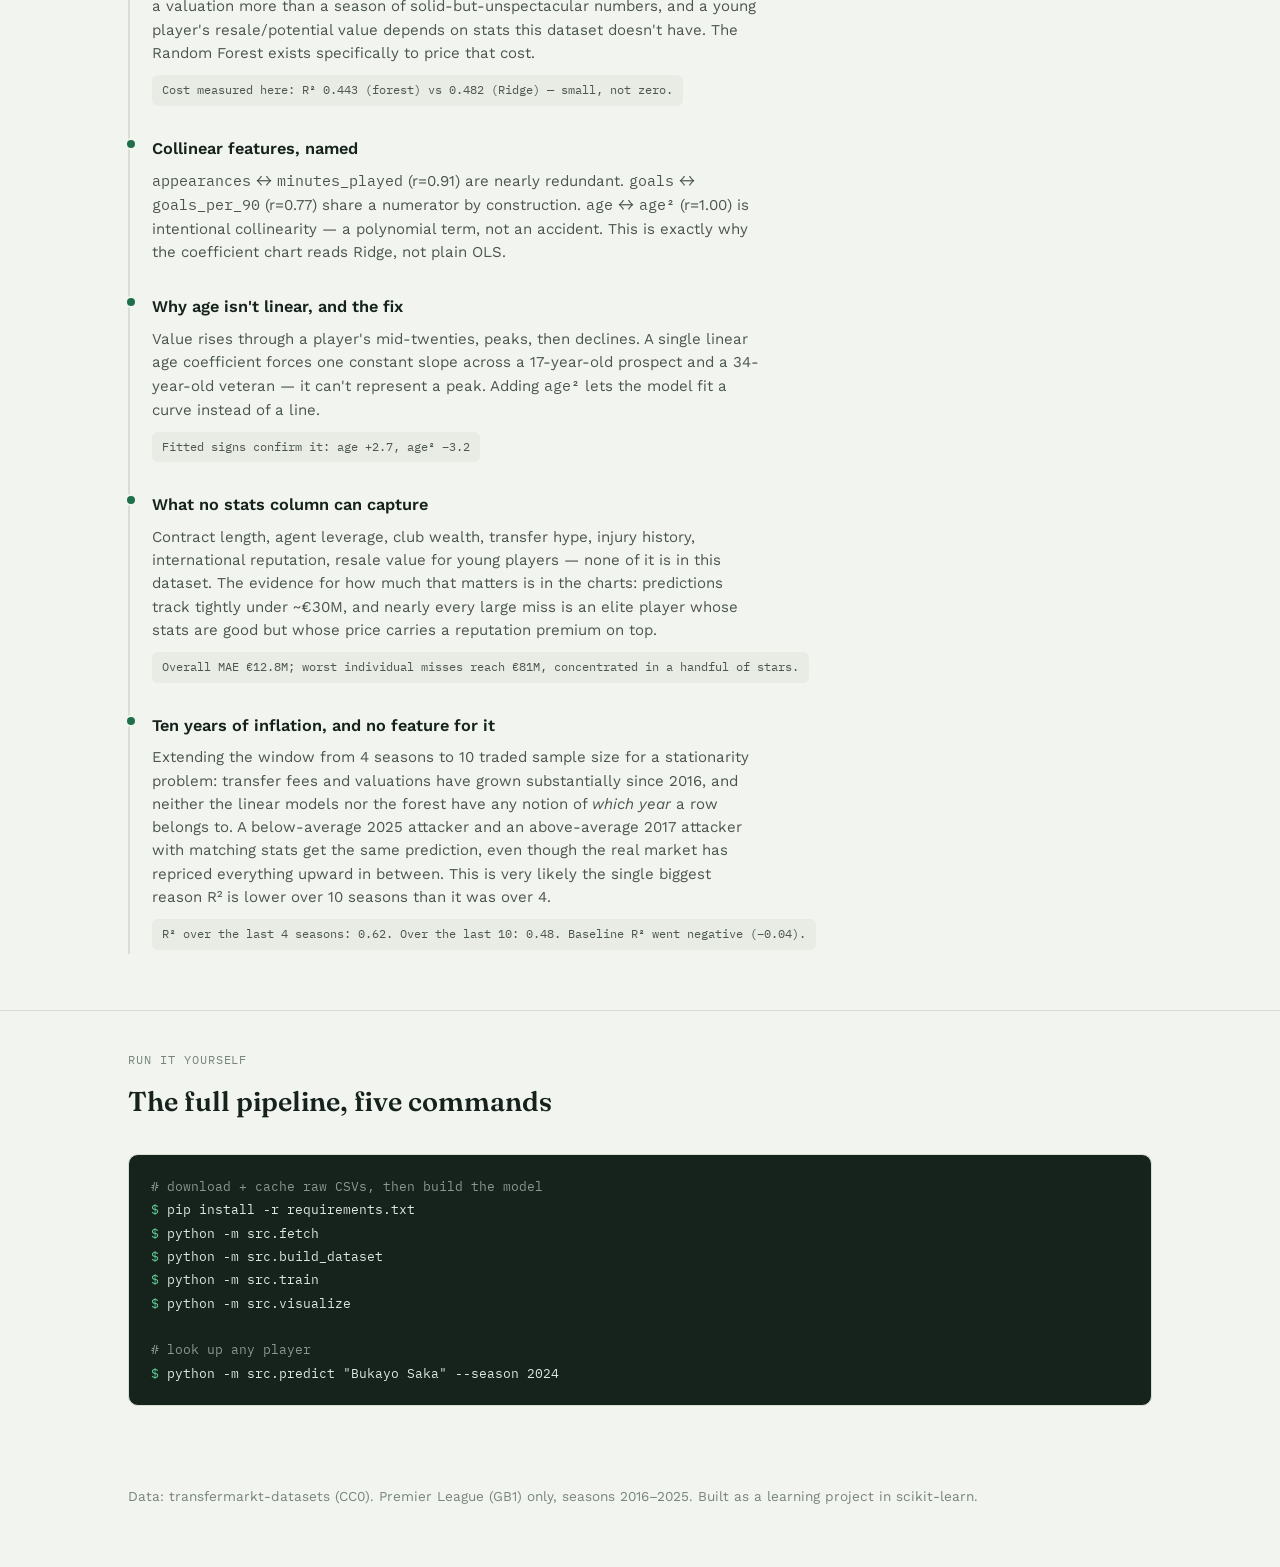
==== commit 79edc70b: "Add adjustable page size to the player explorer table Default the table to 50 rows instead of render" ====
--- a/docs/index.html
+++ b/docs/index.html
@@ -511,6 +511,13 @@
         <option value="predicted_linear_regression">Linear Regression</option>
         <option value="predicted_random_forest">Random Forest</option>
       </select>
+      <select class="model-select" id="page-size-select" aria-label="Rows to show">
+        <option value="10">Show 10</option>
+        <option value="20">Show 20</option>
+        <option value="50" selected>Show 50</option>
+        <option value="100">Show 100</option>
+        <option value="500">Show 500</option>
+      </select>
     </div>
     <div class="table-wrap">
       <table class="players">
@@ -650,7 +657,7 @@
     }).join("");
   }
 
-  var state = { query: "", season: "all", model: "predicted_ridge", sortKey: "gap", sortDir: "desc" };
+  var state = { query: "", season: "all", model: "predicted_ridge", sortKey: "gap", sortDir: "desc", pageSize: 50 };
 
   function getVal(row, key) {
     if (key === "predicted") return row[IDX[state.model]];
@@ -674,17 +681,16 @@
     return out;
   }
 
-  var RENDER_CAP = 400;
-
   function renderTable() {
     var tbody = document.getElementById("table-body");
     var data = filteredRows();
     var countEl = document.getElementById("result-count");
+    var pageSize = state.pageSize;
     if (!data.length) {
       countEl.textContent = "0 of " + rows.length + " player-seasons";
-    } else if (data.length > RENDER_CAP) {
-      countEl.textContent = "Showing " + RENDER_CAP + " of " + data.length +
-        " matching player-seasons (sorted by " + state.sortKey + ") — narrow with search or a season filter to see the rest.";
+    } else if (data.length > pageSize) {
+      countEl.textContent = "Showing " + pageSize + " of " + data.length +
+        " matching player-seasons (sorted by " + state.sortKey + ") — narrow with search or a season filter, or show more, to see the rest.";
     } else {
       countEl.textContent = data.length + " of " + rows.length + " player-seasons";
     }
@@ -697,7 +703,7 @@
     var maxAbsGap = 1;
     data.forEach(function (r) { maxAbsGap = Math.max(maxAbsGap, Math.abs(getVal(r, "gap"))); });
 
-    tbody.innerHTML = data.slice(0, RENDER_CAP).map(function (r) {
+    tbody.innerHTML = data.slice(0, pageSize).map(function (r) {
       var actual = r[IDX.actual_eur];
       var predicted = getVal(r, "predicted");
       var gap = predicted - actual;
@@ -747,6 +753,11 @@
 
   document.getElementById("model-select").addEventListener("change", function (e) {
     state.model = e.target.value;
+    renderTable();
+  });
+
+  document.getElementById("page-size-select").addEventListener("change", function (e) {
+    state.pageSize = parseInt(e.target.value, 10);
     renderTable();
   });
 
